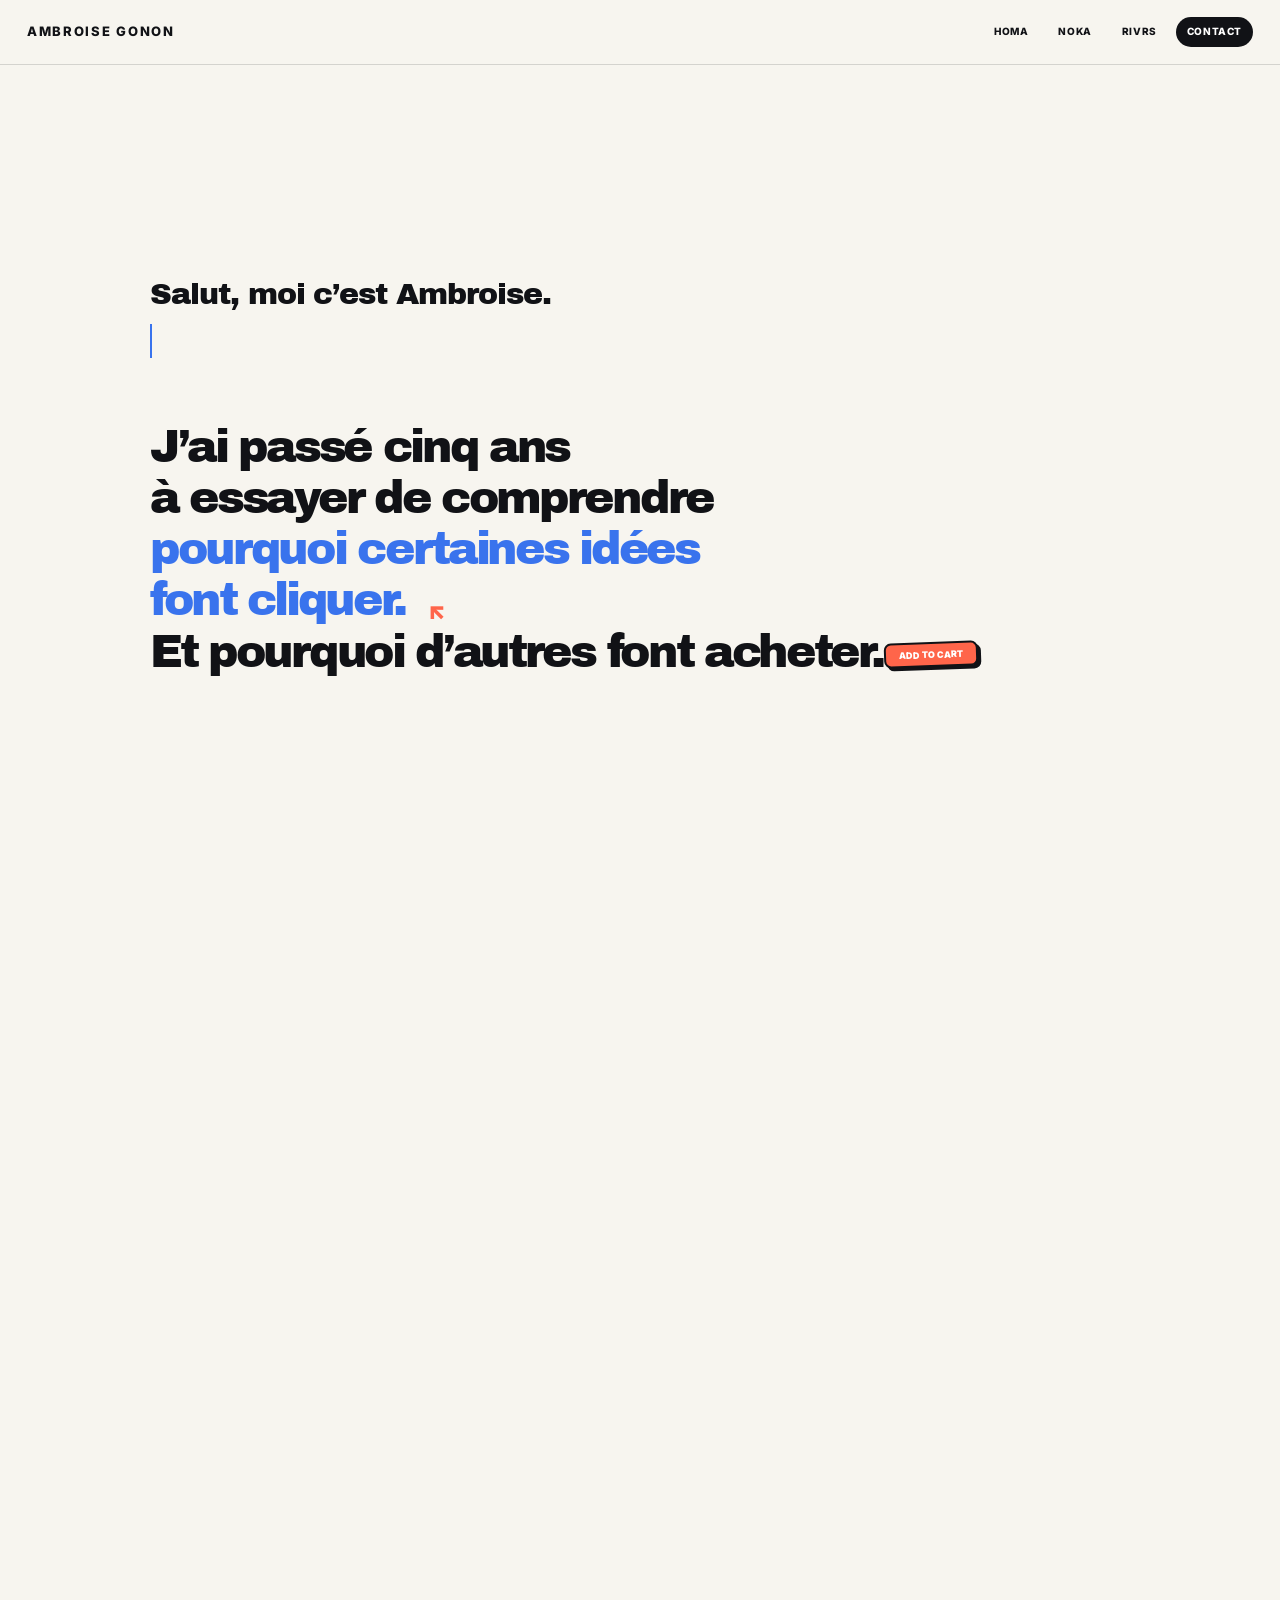
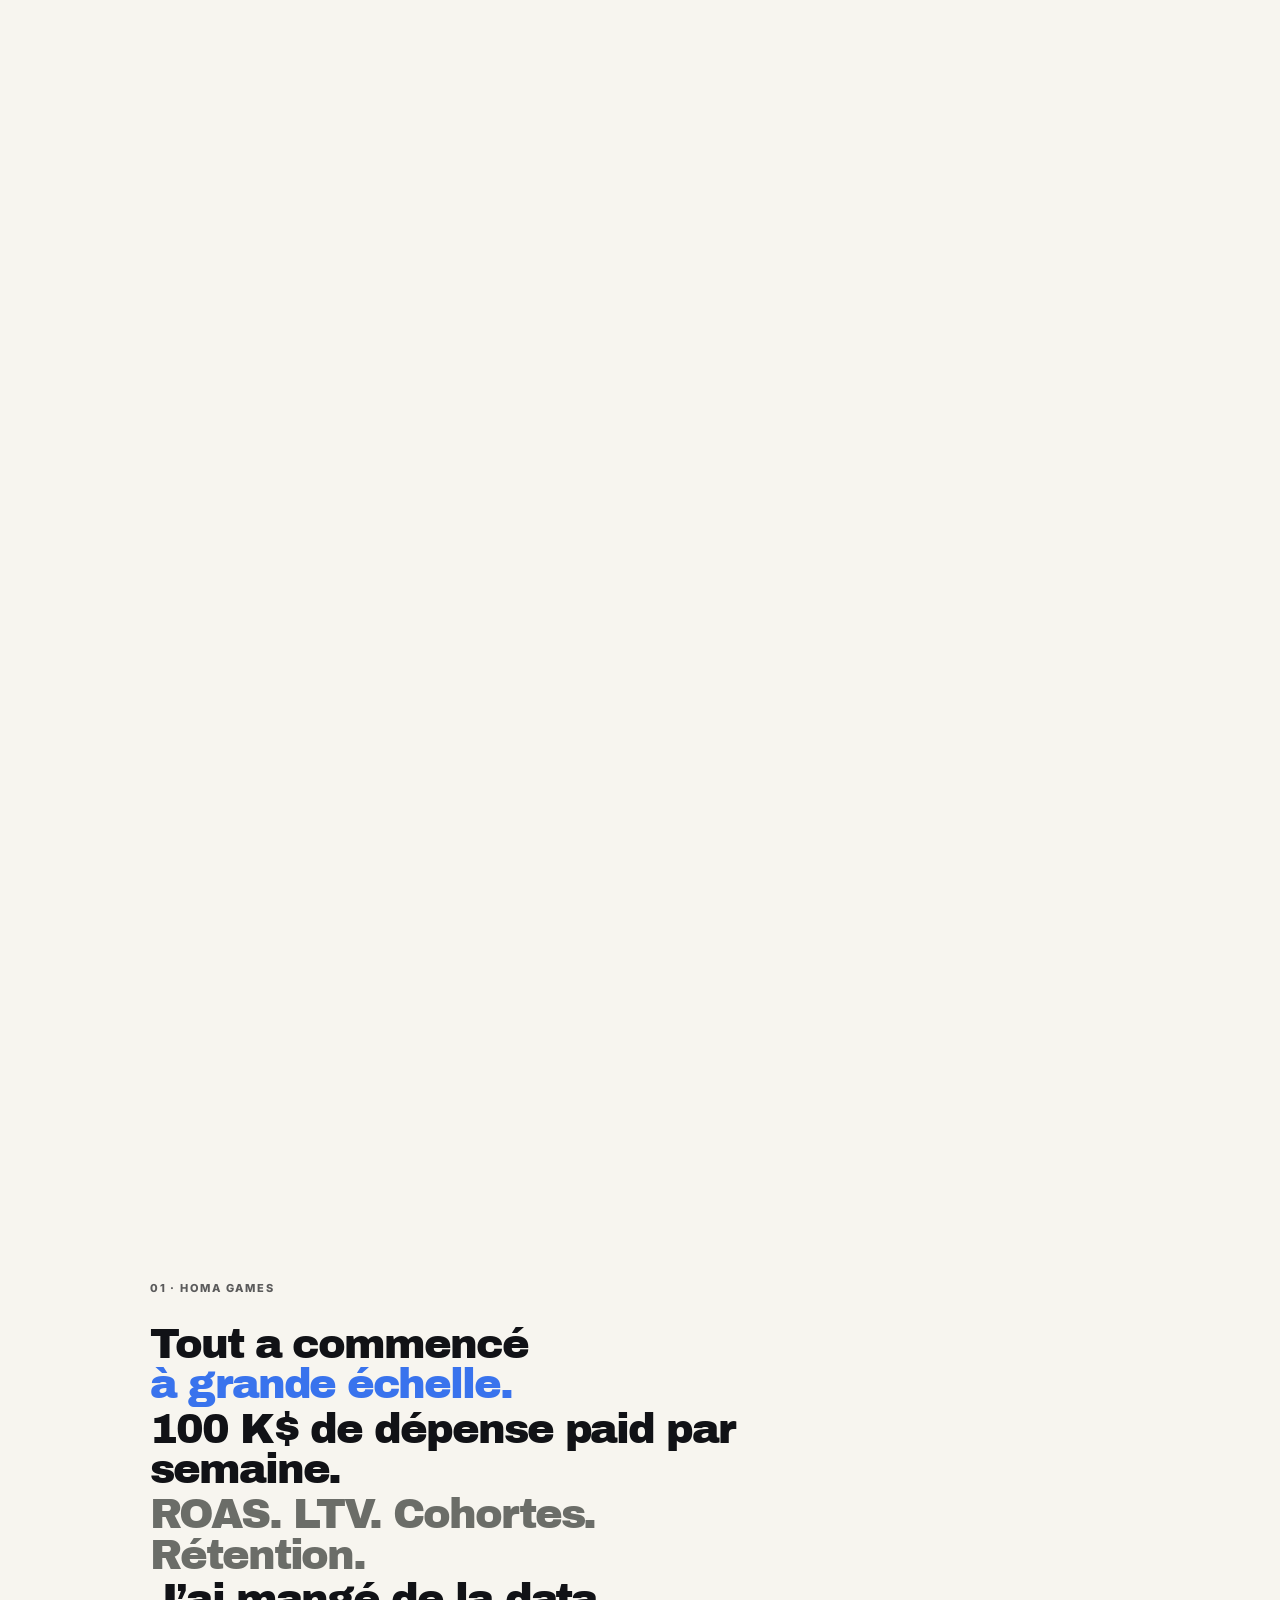
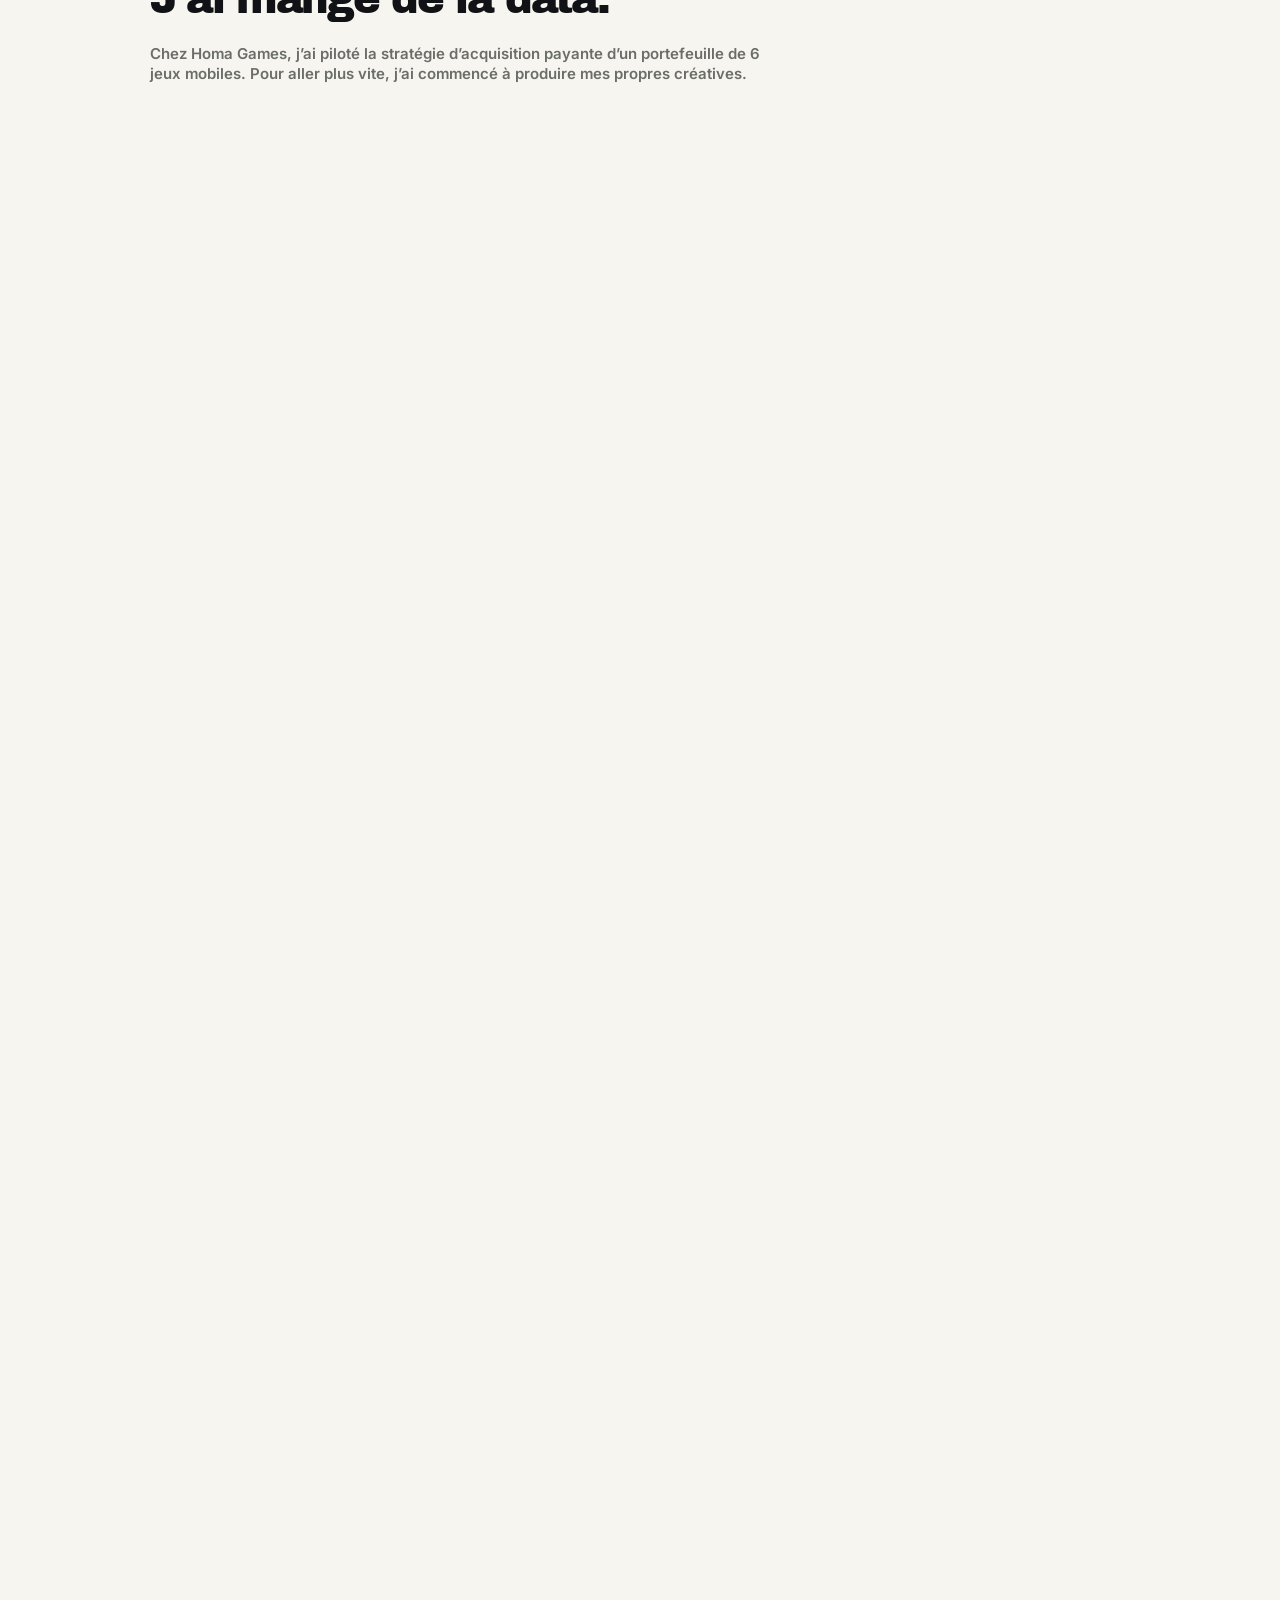
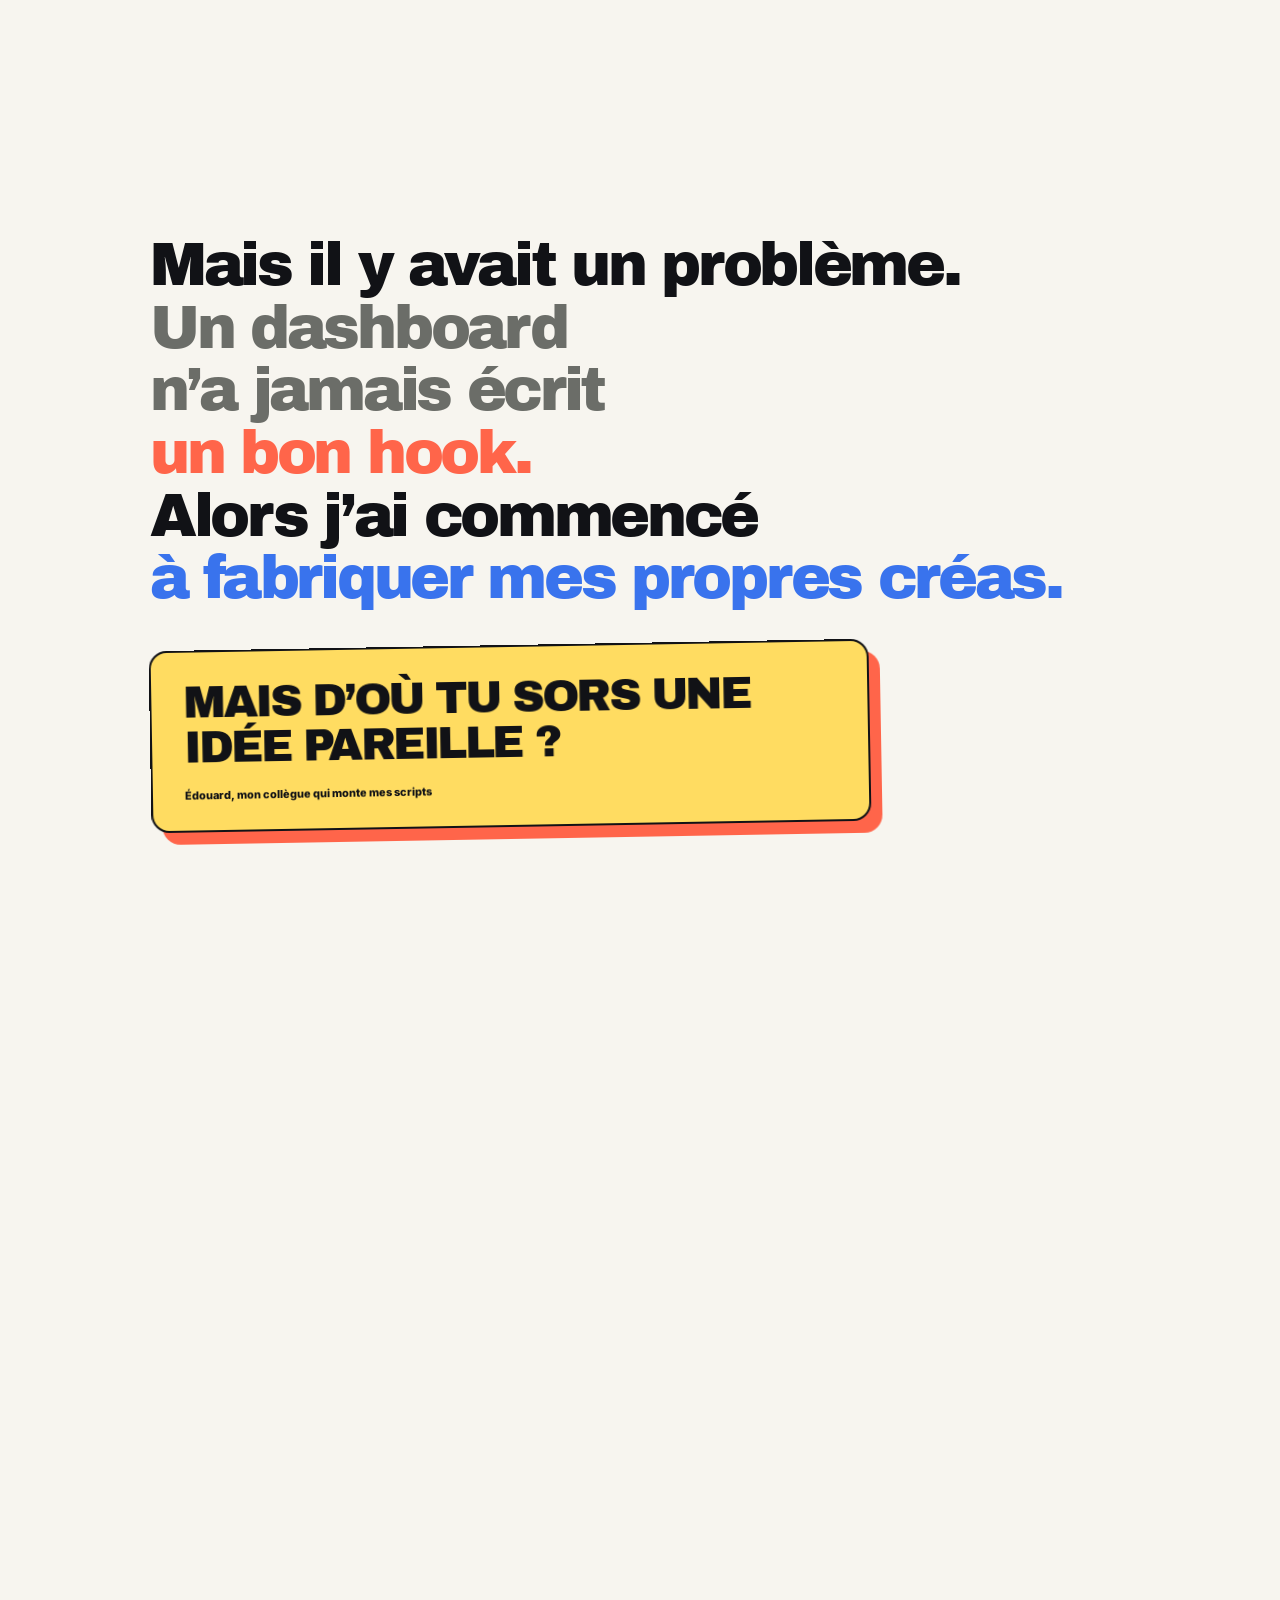
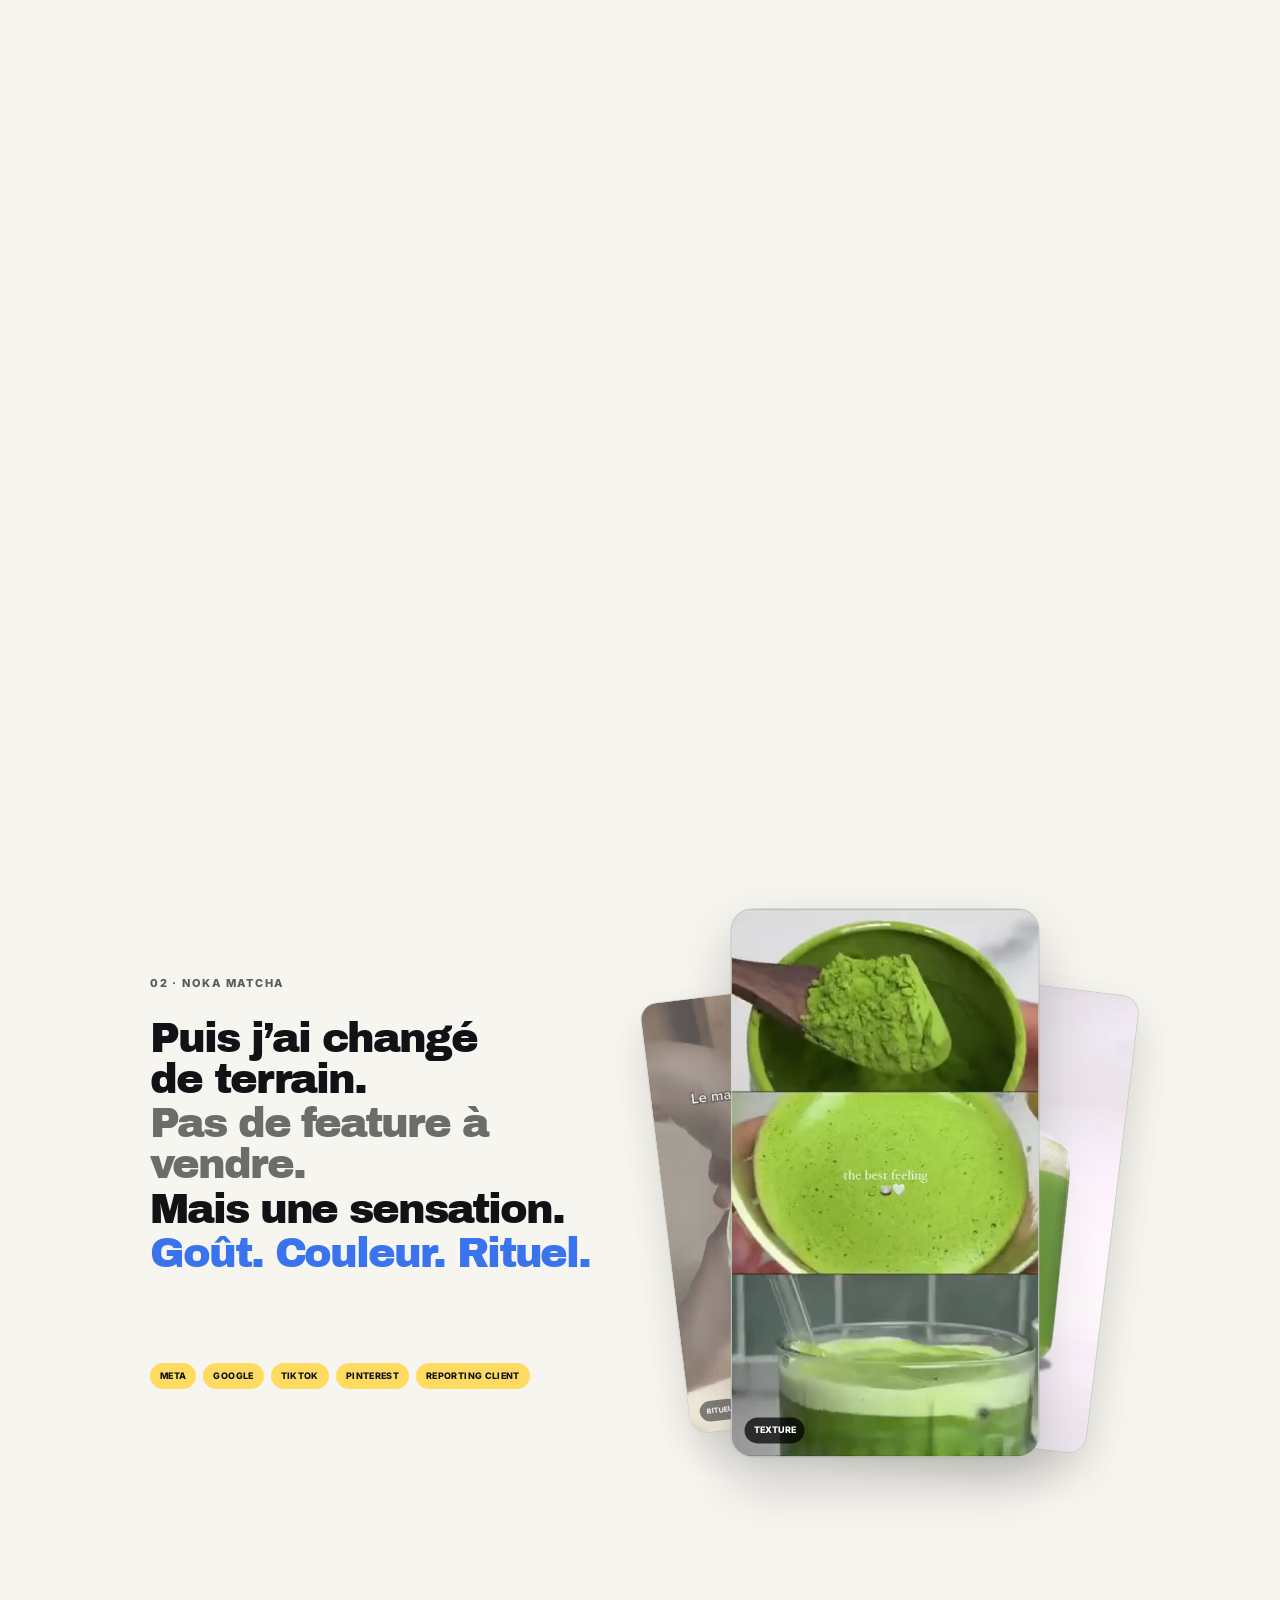
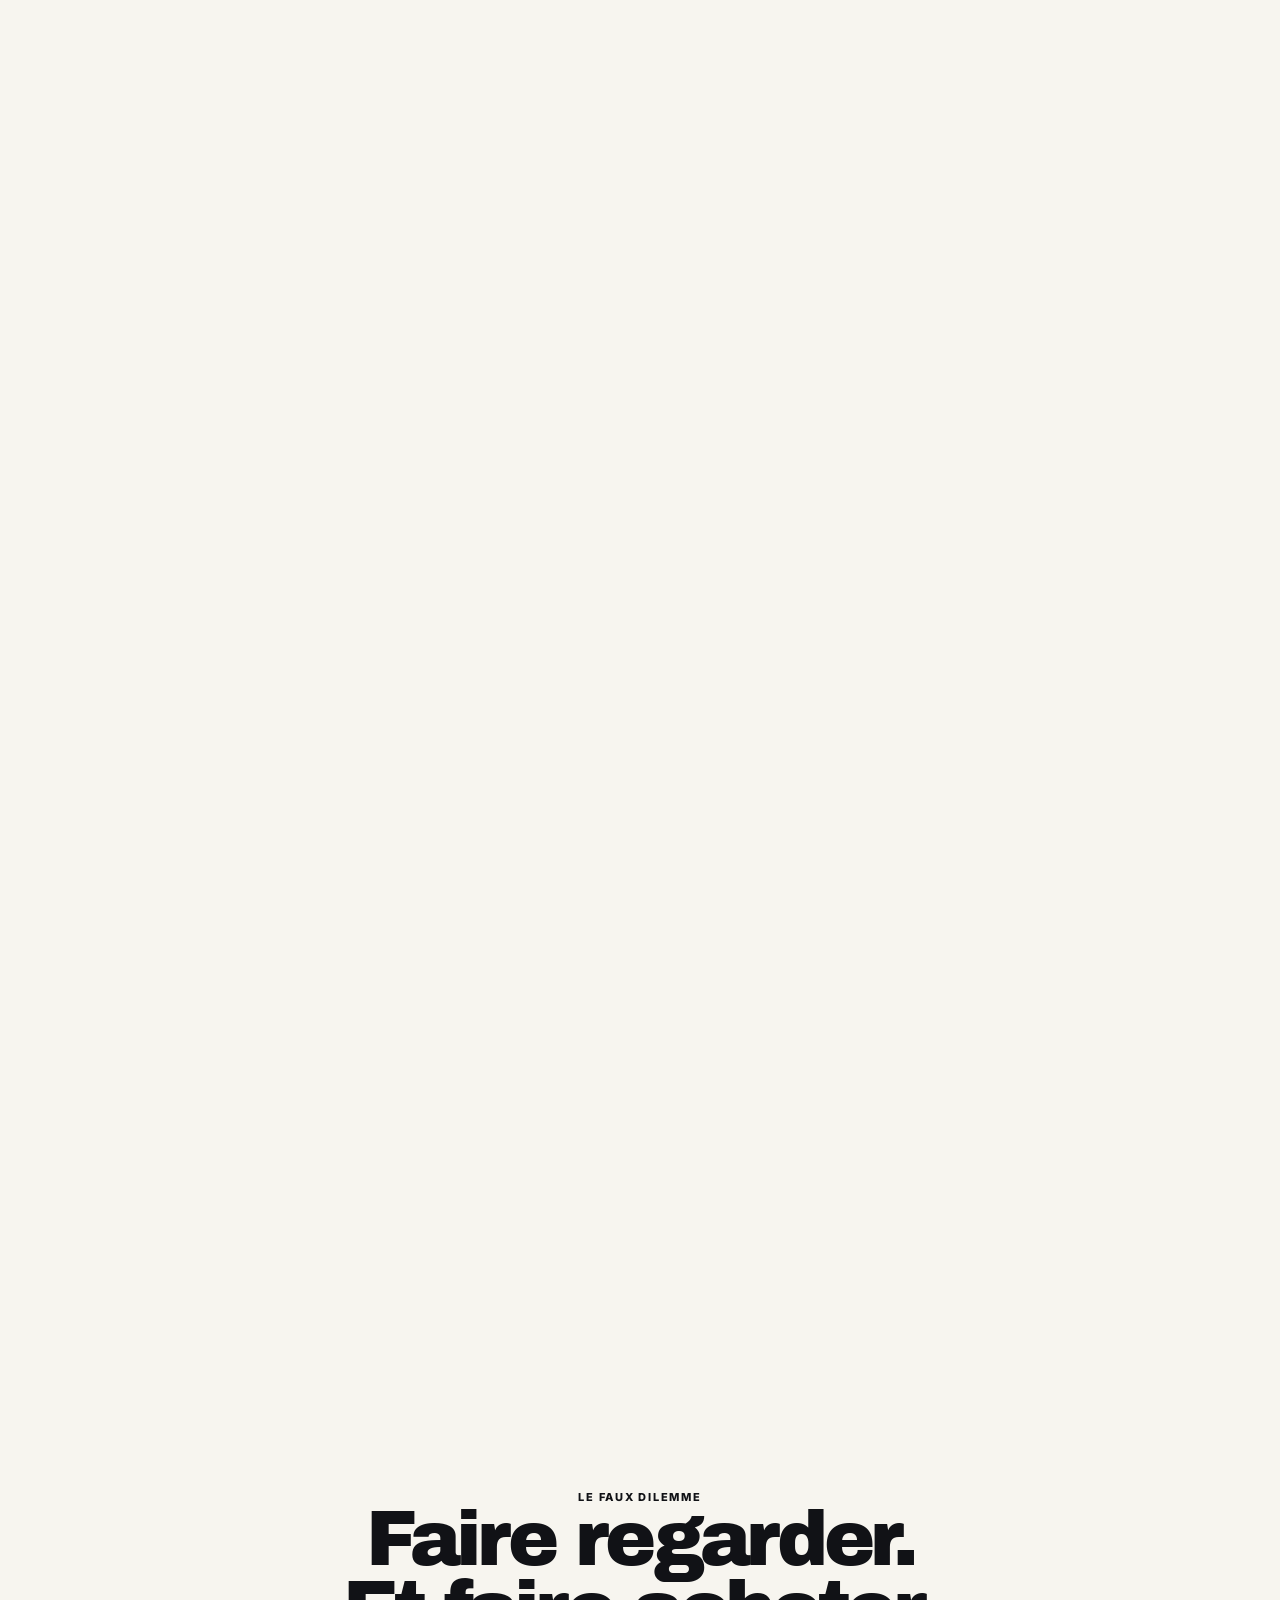
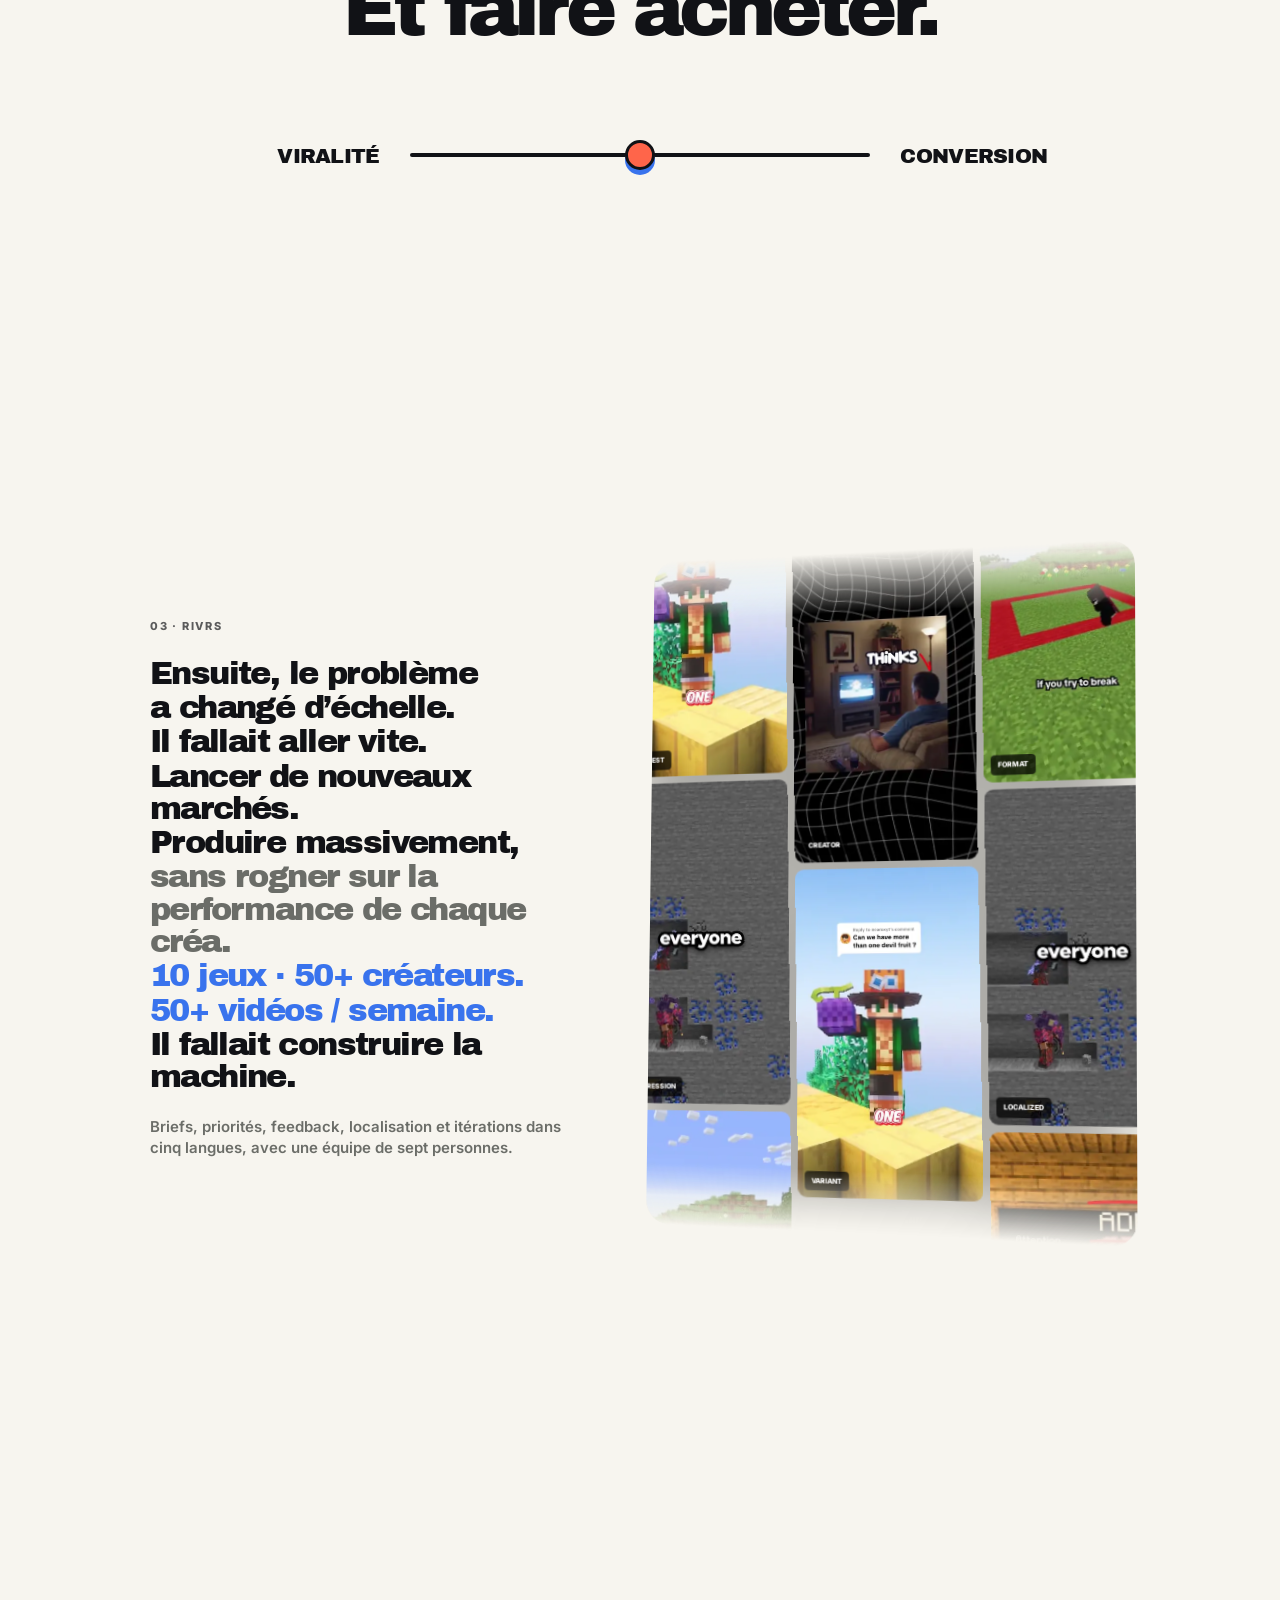
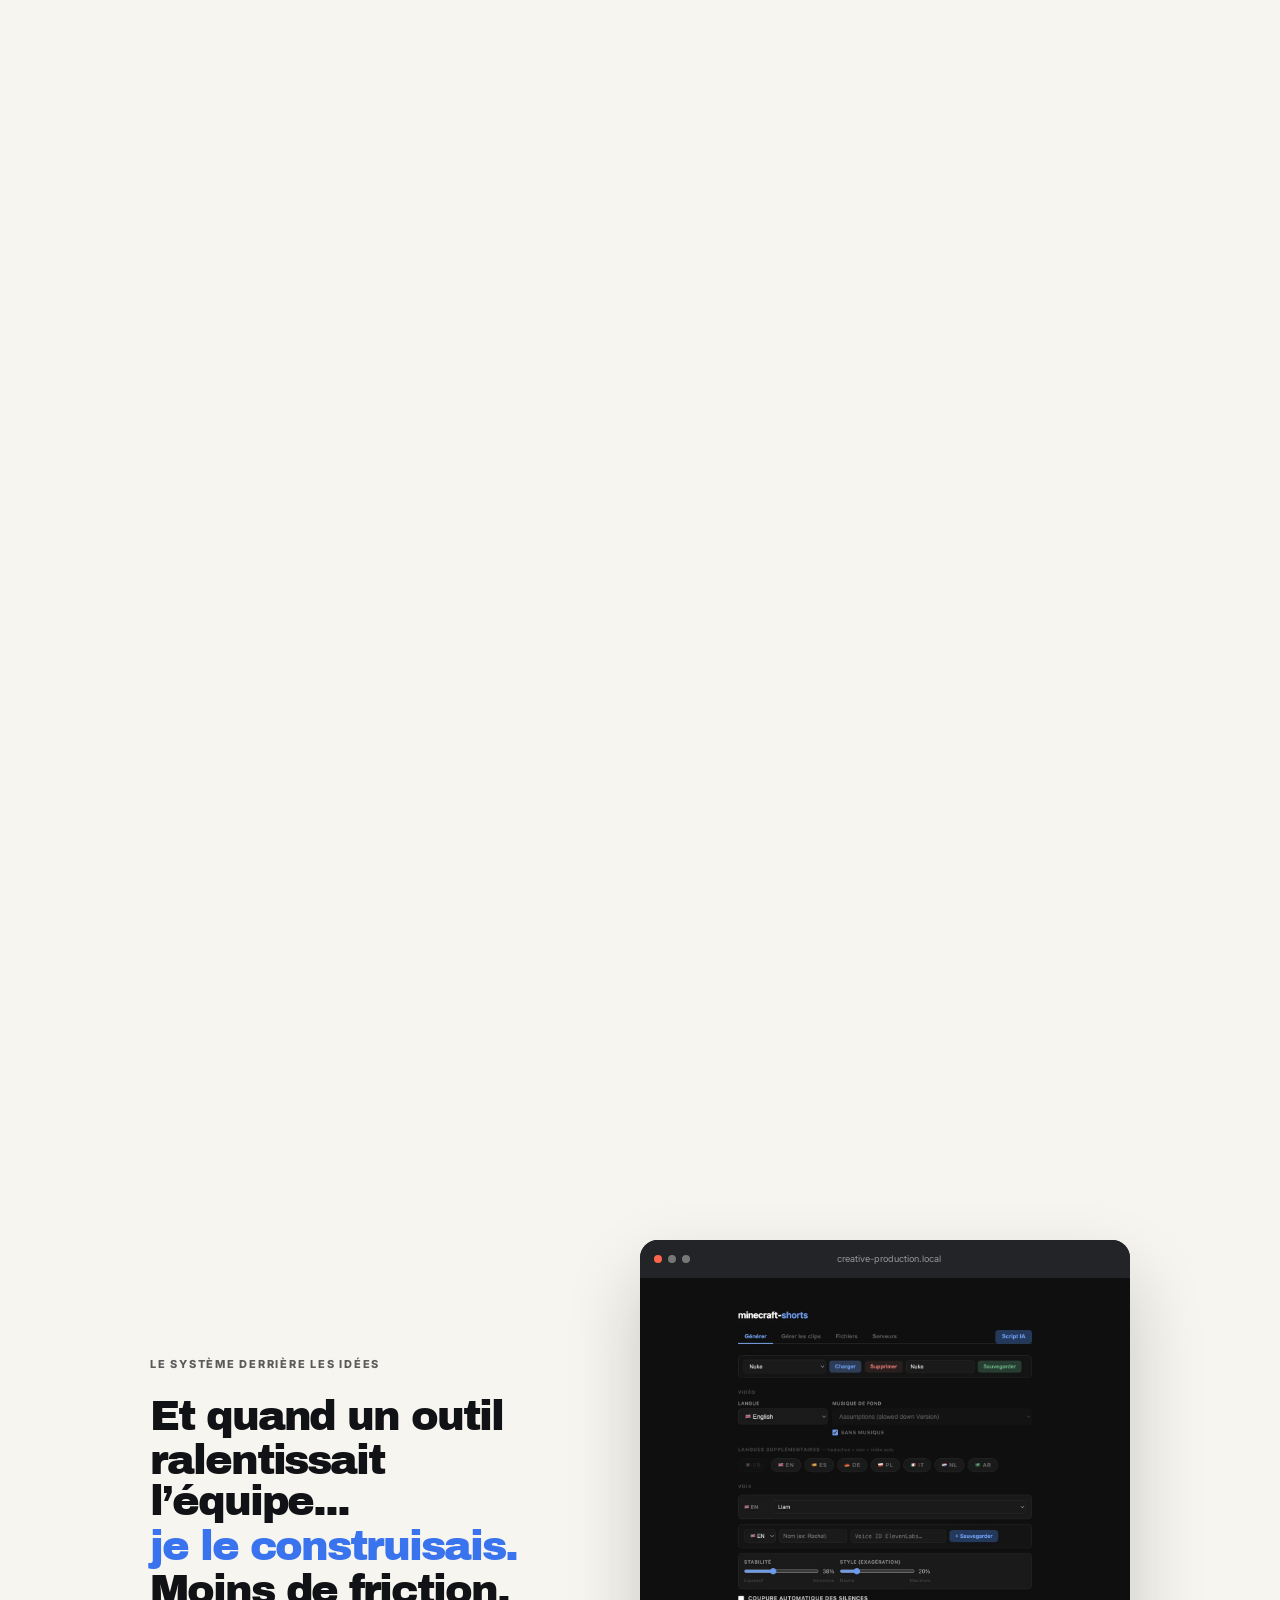
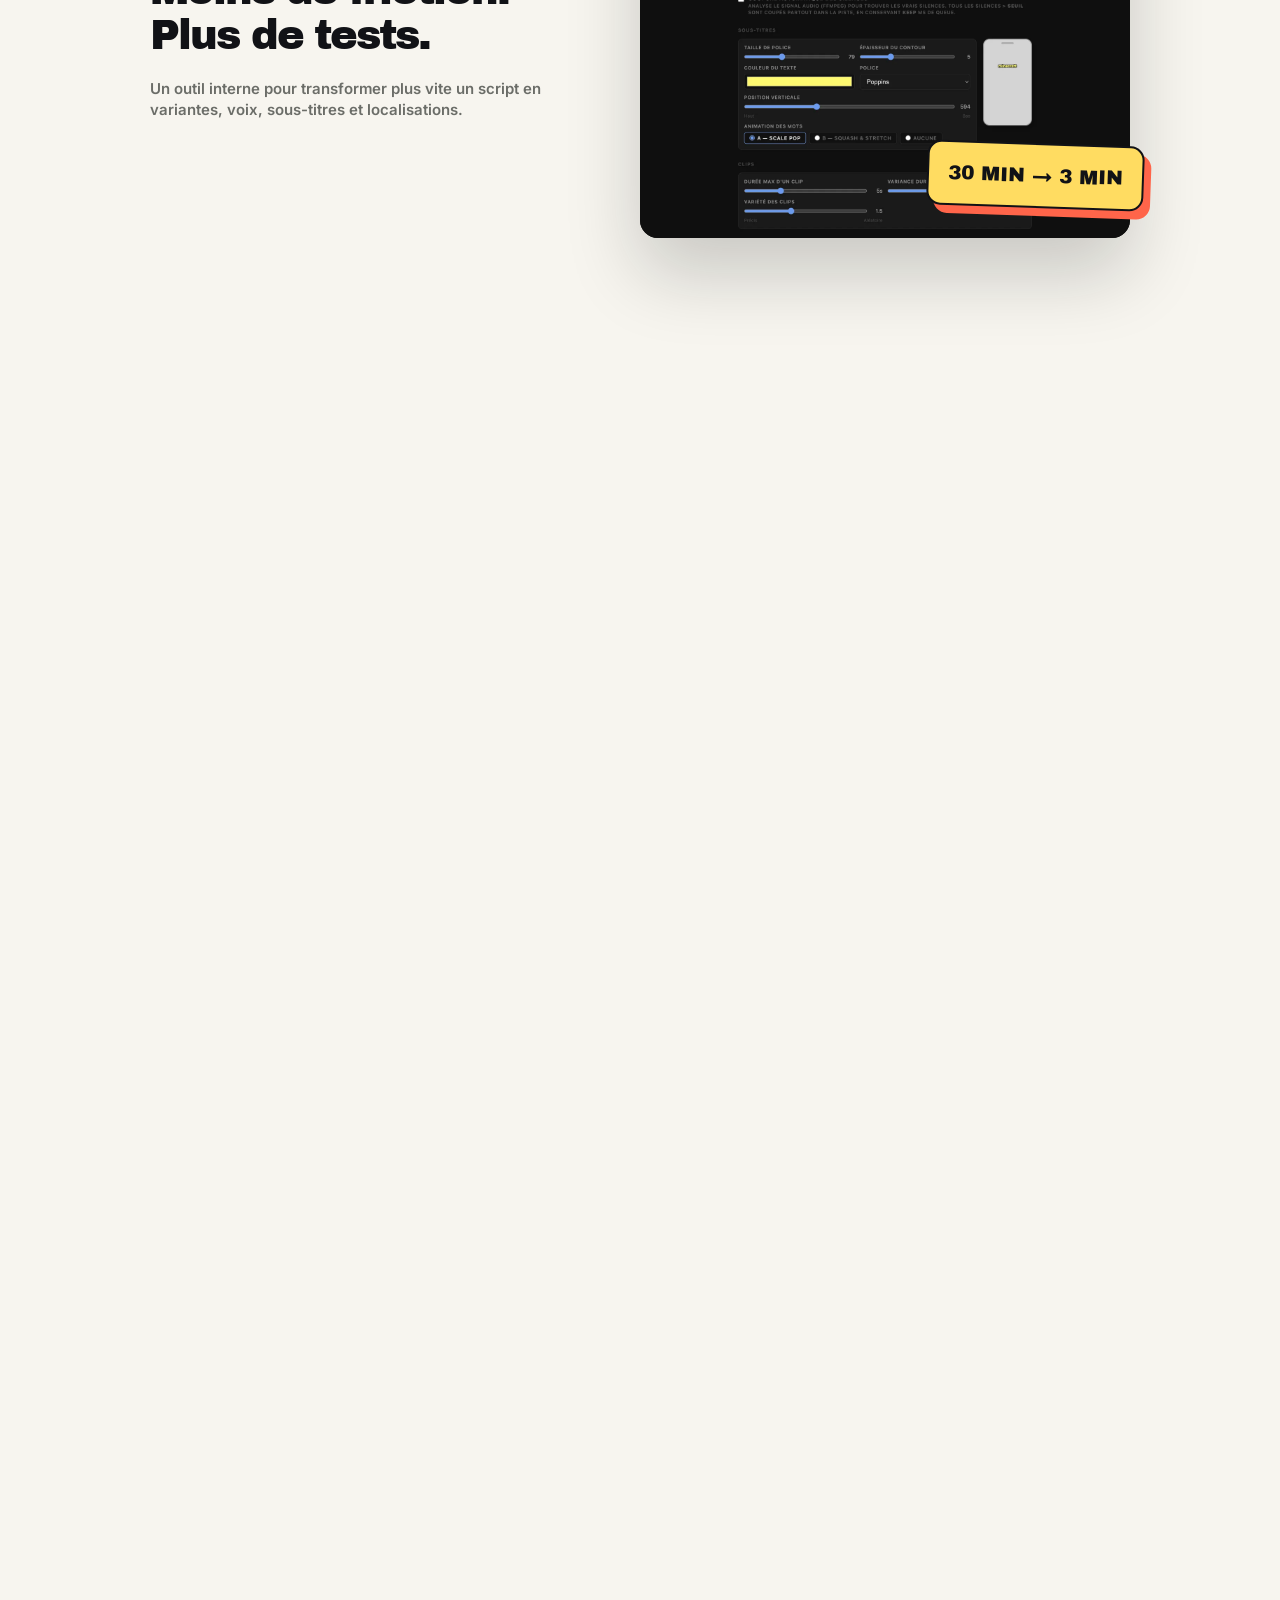
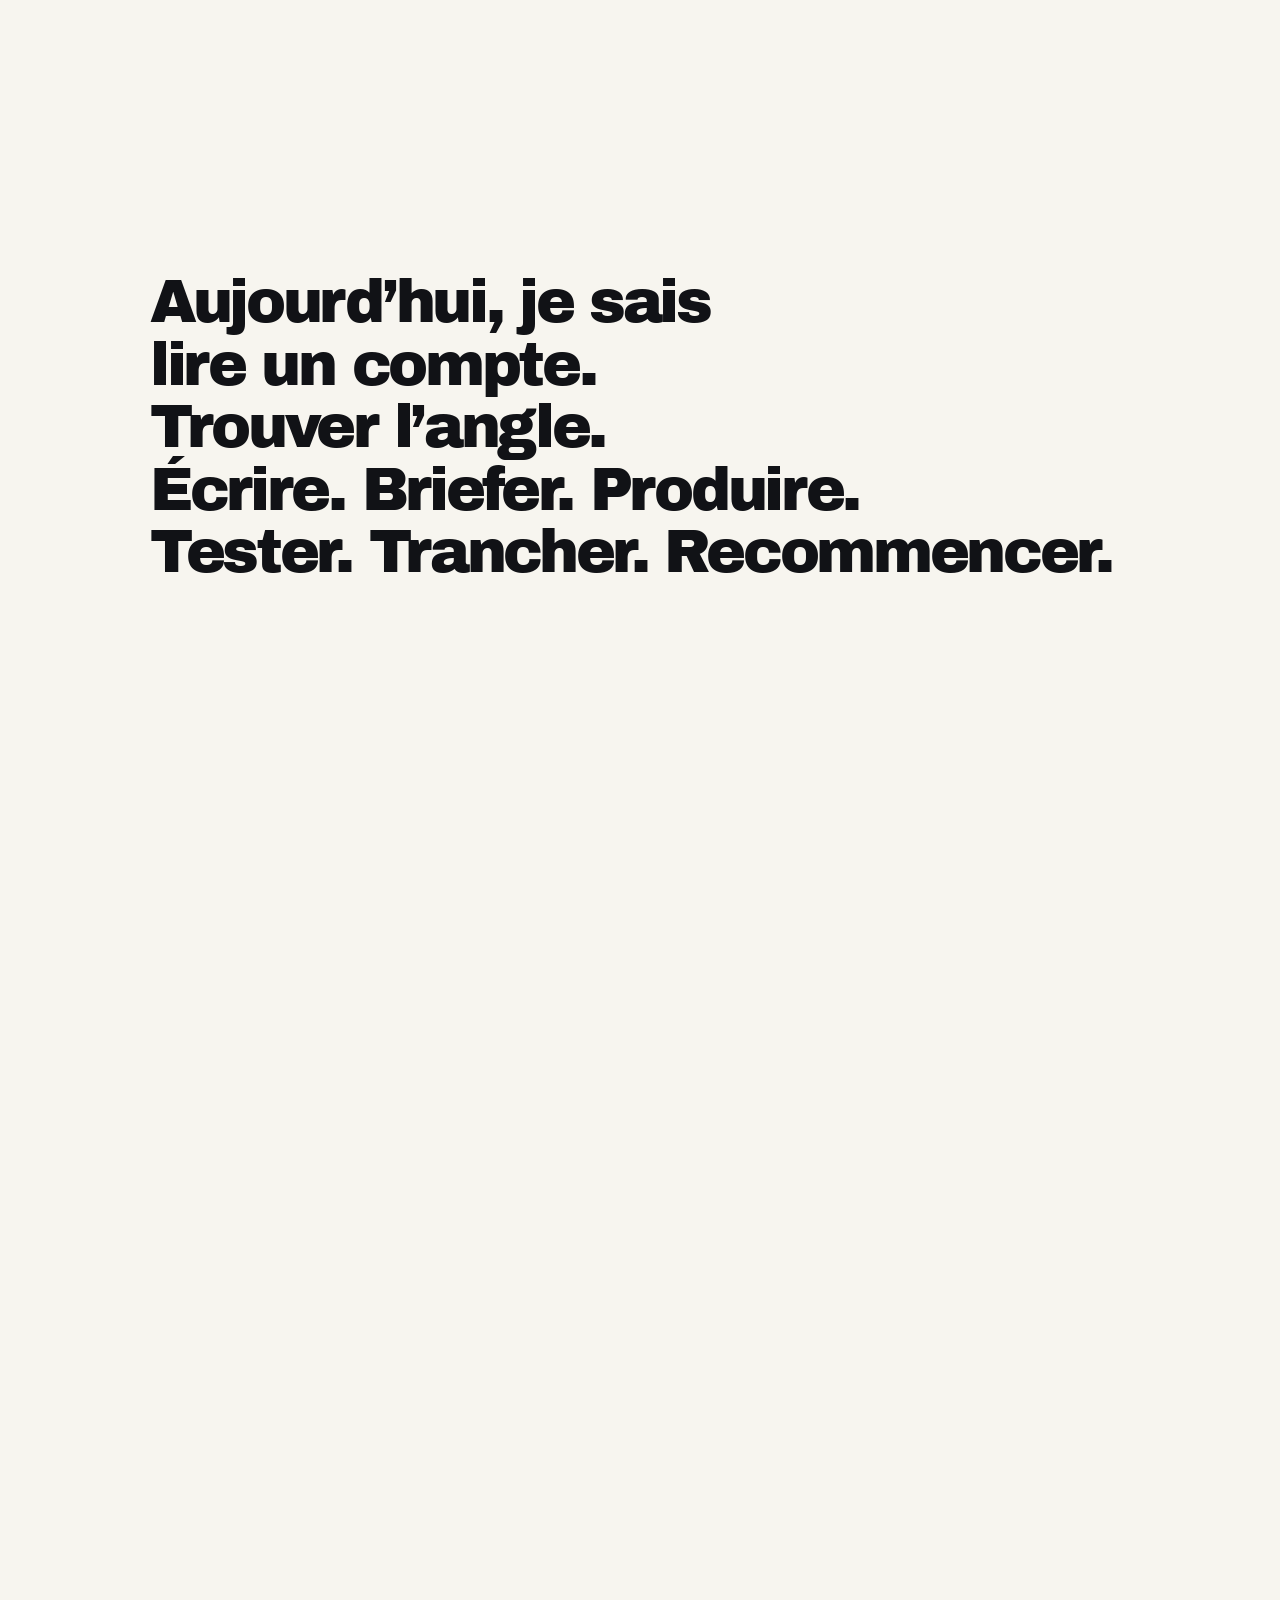
==== adtitude/index.html @ a6e3c6d9 "Refine Homa data burst and narrative" ====
<!doctype html>
<html lang="fr">
<head>
  <meta charset="utf-8">
  <meta name="viewport" content="width=device-width,initial-scale=1">
  <meta name="description" content="Le parcours d’Ambroise Gonon, entre acquisition payante, stratégie créative et systèmes de production.">
  <meta name="color-scheme" content="light">
  <title>Ambroise Gonon | Creative Strategy</title>
  <link rel="icon" href="../photo.jpg">
  <link rel="preconnect" href="https://fonts.googleapis.com">
  <link rel="preconnect" href="https://fonts.gstatic.com" crossorigin>
  <link href="https://fonts.googleapis.com/css2?family=Archivo+Black&family=Inter:wght@400;500;600;700;800&display=swap" rel="stylesheet">
  <style>
    :root{--ink:#111216;--paper:#f7f5ef;--white:#fffefa;--muted:#6b6d68;--blue:#3973ed;--coral:#ff654a;--yellow:#ffdc61;--lavender:#dcd6ff;--line:rgba(17,18,22,.15);--radius:24px}
    *{box-sizing:border-box}html{overflow-x:clip;scroll-behavior:smooth;background:var(--paper)}body{margin:0;overflow-x:clip;color:var(--ink);background:var(--paper);font-family:Inter,Arial,sans-serif;line-height:1.35}a{color:inherit}button,input{font:inherit;color:inherit}::selection{color:var(--ink);background:var(--yellow)}:focus-visible{outline:3px solid var(--blue);outline-offset:4px}.shell{width:min(1240px,calc(100% - 56px));margin-inline:auto}.display{margin:0;font-family:"Archivo Black",Impact,sans-serif;font-weight:400;letter-spacing:-.062em;line-height:.91}.eyebrow{margin:0;font-size:11px;font-weight:800;letter-spacing:.16em;text-transform:uppercase}.blue{color:var(--blue)}.coral{color:var(--coral)}
    .topbar{position:fixed;z-index:100;inset:0 0 auto;display:flex;align-items:center;justify-content:space-between;padding:17px 27px;color:var(--ink);background:rgba(247,245,239,.84);border-bottom:1px solid var(--line);backdrop-filter:blur(14px)}.brand{font-size:13px;font-weight:800;letter-spacing:.13em;text-decoration:none}.nav{display:flex;align-items:center;gap:8px}.nav a{padding:8px 11px;border-radius:999px;font-size:10px;font-weight:800;letter-spacing:.06em;text-decoration:none;text-transform:uppercase}.nav a:last-child{color:#fff;background:var(--ink)}.progress{position:fixed;z-index:110;top:0;left:0;width:100%;height:3px;transform:scaleX(0);transform-origin:left;background:var(--coral)}
    .chapter{--chapter-bg:var(--paper);--chapter-ink:var(--ink);position:relative;min-height:250vh;color:var(--chapter-ink);background:var(--chapter-bg)}.chapter.dark{--chapter-bg:var(--ink);--chapter-ink:#fff}.chapter.blue-bg{--chapter-bg:var(--blue);--chapter-ink:#fff}.chapter-stage{position:sticky;top:0;display:grid;align-items:center;min-height:100svh;padding:100px 0 55px;overflow:hidden}.chapter-stage>.shell{width:min(980px,calc(100% - 64px))}.chapter-layout{display:grid;grid-template-columns:minmax(0,.95fr) minmax(340px,1.05fr);gap:46px;align-items:center}.chapter-copy{position:relative;z-index:5}.chapter-copy .eyebrow{margin-bottom:24px;opacity:.68}.script{display:flex;flex-direction:column;align-items:flex-start;gap:.09em;margin:0}.beat{--r:0;--m:0;display:block;opacity:var(--r);filter:none;transform:translate3d(0,calc((1 - var(--m))*10px),0);transition:none}.script.large{font-family:"Archivo Black",Impact,sans-serif;font-size:clamp(38px,4.7vw,68px);font-weight:400;letter-spacing:-.055em;line-height:.95}.chapter-layout .script{font-family:"Archivo Black",Impact,sans-serif;font-size:clamp(28px,3.25vw,47px);font-weight:400;letter-spacing:-.05em;line-height:.98}.beat.soft{color:var(--muted)}.dark .beat.soft{color:#9ea19b}.beat.accent{color:var(--blue)}.dark .beat.accent{color:var(--yellow)}.beat.coral{color:var(--coral)}.chapter-note{--r:0;max-width:610px;margin:24px 0 0;opacity:var(--r);transform:none;color:var(--muted);font-size:15px;font-weight:600}.dark .chapter-note,.blue-bg .chapter-note{color:#c6c9c3}.chapter-visual{--vr:0;--vv:0;position:relative;opacity:var(--vv);transform:translate3d(0,calc((1 - var(--vr))*14px),0) scale(calc(.985 + var(--vr)*.015));filter:none;will-change:transform,opacity}.scroll-cue{position:absolute;right:28px;bottom:27px;display:flex;align-items:center;gap:10px;color:var(--muted);font-size:9px;font-weight:800;letter-spacing:.13em;text-transform:uppercase}.scroll-cue::after{content:"";width:42px;height:1px;background:currentColor;animation:pulse 1.8s ease-in-out infinite}@keyframes pulse{50%{transform:scaleX(.5);opacity:.45}}
    .intro{min-height:290vh}.intro .script{max-width:900px}.intro .beat:first-child{margin-bottom:20px;font-size:.5em;letter-spacing:-.035em}.intro .beat:not(:first-child){font-size:.76em;line-height:1}.intro .beat:nth-of-type(5),.intro .beat:nth-of-type(6){color:var(--blue)}.opening-cue,.chapter-next{display:flex;flex-direction:column;align-items:flex-start;color:var(--muted);font-family:Inter,Arial,sans-serif;font-size:10px;font-weight:800;letter-spacing:.12em;text-transform:uppercase}.opening-cue{height:42px;margin:0 0 54px}.opening-cue::after,.chapter-next::after{content:"";width:2px;height:34px;background:var(--blue);transform-origin:top center;animation:cue-down 1.15s cubic-bezier(.2,.8,.2,1) infinite}.chapter-next{position:absolute;bottom:18px;left:50%;align-items:center;gap:9px;opacity:0;transform:translateX(-50%);color:var(--muted)}.chapter-next.is-visible{opacity:1}.chapter-next::after{background:var(--blue)}@keyframes cue-down{0%,100%{transform:scaleY(.3) translateY(0)}50%{transform:scaleY(1) translateY(6px)}}
    .click-cursor,.cart-action{display:inline-grid;place-items:center;vertical-align:middle;margin-left:.2em;font-family:Inter,Arial,sans-serif;letter-spacing:0}.click-cursor{position:relative;width:30px;height:30px}.click-cursor::before{content:"↖";color:var(--coral);font-size:24px;font-weight:900;line-height:1;transform:translate(8px,8px)}.click-cursor::after{content:"";position:absolute;top:0;left:0;width:13px;height:13px;border:2px solid var(--coral);border-radius:50%;opacity:0}.beat.is-visible .click-cursor::before{animation:cursor-tap 1.15s .08s cubic-bezier(.2,.8,.2,1) both}.beat.is-visible .click-cursor::after{animation:click-ring 1.15s .36s ease-out both}.cart-action{min-width:94px;padding:6px 9px;color:#fff;background:var(--coral);border:2px solid var(--ink);border-radius:7px;box-shadow:3px 3px 0 var(--ink);font-size:9px;font-weight:900;line-height:1;white-space:nowrap;transform:rotate(-2deg)}.beat.is-visible .cart-action{animation:add-cart 1.05s .08s cubic-bezier(.2,.8,.2,1) both}@keyframes cursor-tap{0%{transform:translate(16px,16px)}45%,62%{transform:translate(1px,1px) scale(.82)}100%{transform:translate(4px,4px)}}@keyframes click-ring{0%{opacity:0;transform:scale(.3)}20%{opacity:1}100%{opacity:0;transform:scale(2)}}@keyframes add-cart{0%{transform:translateY(11px) rotate(-2deg) scale(.82)}45%{transform:translateY(0) rotate(-2deg) scale(1.08)}62%{transform:translateY(2px) rotate(-2deg) scale(.94)}100%{transform:translateY(0) rotate(-2deg) scale(1)}}
    #rivrs .script{gap:.06em;font-size:clamp(23px,2.5vw,36px);line-height:1.01}#homa .chapter-stage{isolation:isolate}.homa-layout{position:relative;z-index:5}.homa-layout .chapter-copy{width:min(650px,68vw)}.homa-layout .script{font-family:"Archivo Black",Impact,sans-serif;font-size:clamp(28px,3.25vw,47px);font-weight:400;letter-spacing:-.05em;line-height:.98}.data-field{position:absolute;inset:64px 0 0;overflow:hidden;opacity:0;pointer-events:none}.data-field.is-visible{opacity:1}.data-field--back{z-index:1}.data-field--middle{z-index:3}.data-field--front{z-index:7}.datum{--top:50%;--duration:3s;--delay:0s;--scale:1;position:absolute;top:var(--top);left:100%;display:grid;place-items:center;padding:8px 11px;color:var(--ink);background:#d7d8db;border:2px solid #35373b;border-radius:8px;box-shadow:3px 3px 0 #35373b;font-size:11px;font-weight:900;white-space:nowrap}.data-field.is-visible .datum{animation:data-cross var(--duration) var(--delay) cubic-bezier(.2,.65,.35,1) 1 both}.data-field--back .datum{opacity:.28;filter:blur(2px);border-width:1px;box-shadow:none;font-size:8px}.data-field--middle .datum{opacity:.64;filter:blur(.35px);font-size:10px}.data-field--front .datum{padding:11px 14px;border-width:3px;box-shadow:5px 5px 0 rgba(17,18,22,.18);font-size:14px}.datum:nth-child(3n+2){background:#f1f1ef}.datum:nth-child(3n){color:#fff;background:#777b82}@keyframes data-cross{from{transform:translate3d(8vw,0,0) scale(var(--scale)) rotate(2deg)}to{transform:translate3d(-122vw,0,0) scale(var(--scale)) rotate(-3deg)}}
    .pivot-card{max-width:720px;margin-top:38px;padding:28px 32px;background:var(--yellow);border:2px solid var(--ink);border-radius:18px;box-shadow:11px 12px 0 var(--coral);transform:rotate(-1deg)}.pivot-card blockquote{margin:0;font-family:"Archivo Black",Impact,sans-serif;font-size:clamp(25px,3.5vw,48px);letter-spacing:-.055em;line-height:1;text-transform:uppercase}.pivot-card cite{display:block;margin-top:18px;font-size:11px;font-style:normal;font-weight:800}
    .noka-deck{position:relative;width:min(100%,520px);height:min(72svh,620px);margin-inline:auto}.noka-card{position:absolute;top:50%;left:50%;width:63%;padding:0;overflow:hidden;aspect-ratio:9/16;background:#dce5d8;border:1px solid var(--line);border-radius:22px;box-shadow:0 24px 56px rgba(16,17,20,.2);transition:transform .45s cubic-bezier(.2,.72,.2,1),filter .3s,opacity .3s}.noka-card video{display:block;width:100%;height:100%;object-fit:cover}.noka-card span{position:absolute;bottom:13px;left:13px;padding:7px 9px;color:#fff;background:rgba(0,0,0,.72);border-radius:999px;font-size:9px;font-weight:800}.noka-card.is-active{z-index:3;transform:translate(-50%,-50%)}.noka-card.is-left{z-index:1;opacity:.65;filter:saturate(.7);transform:translate(-82%,-46%) rotate(-7deg) scale(.79)}.noka-card.is-right{z-index:2;opacity:.82;filter:saturate(.88);transform:translate(-18%,-45%) rotate(7deg) scale(.84)}.noka-proof{display:flex;flex-wrap:wrap;gap:7px;margin-top:25px}.noka-proof span{padding:7px 10px;color:var(--ink);background:var(--yellow);border-radius:999px;font-size:9px;font-weight:800;letter-spacing:.04em}
    .balance{padding:130px 0;background:var(--paper);overflow:hidden}.balance-layout{display:flex;flex-direction:column;align-items:center;text-align:center}.balance h2{max-width:920px;font-size:clamp(42px,6vw,82px)}.balance-scale{--viral-shift:0px;--conversion-shift:0px;--viral-y:0px;--conversion-y:0px;--amp-shift:0px;--amp-opacity:0;position:relative;width:clamp(310px,36vw,520px);margin-top:92px}.balance-label{position:absolute;top:50%;z-index:2;font-family:"Archivo Black",Impact,sans-serif;font-size:clamp(16px,1.6vw,22px);letter-spacing:-.035em;text-transform:uppercase;white-space:nowrap;pointer-events:none;transition:transform .5s cubic-bezier(.16,.82,.22,1)}.balance-label--viral{left:0;transform:translate(calc(-100% - 30px + var(--viral-shift)),calc(-50% + var(--viral-y)))}.balance-label--conversion{right:0;transform:translate(calc(100% + 30px + var(--conversion-shift)),calc(-50% + var(--conversion-y)))}.balance-amp{position:absolute;z-index:4;top:50%;left:50%;opacity:var(--amp-opacity);font-family:"Archivo Black",Impact,sans-serif;font-size:20px;transform:translate(calc(-50% + var(--amp-shift)),-50%);pointer-events:none}.balance-scale.is-dragging .balance-label{transition-duration:.1s}.balance-scale input{position:relative;z-index:3;width:100%;height:36px;margin:0;appearance:none;background:transparent;cursor:grab;touch-action:none}.balance-scale input::-webkit-slider-runnable-track{height:4px;background:var(--ink);border-radius:999px}.balance-scale input::-webkit-slider-thumb{width:30px;height:30px;margin-top:-13px;appearance:none;background:var(--coral);border:3px solid var(--ink);border-radius:50%;box-shadow:0 5px 0 var(--blue)}.balance-result{min-height:34px;margin:56px 0 0;opacity:0;transform:translateY(8px);font-family:"Archivo Black",Impact,sans-serif;font-size:clamp(24px,3vw,40px);letter-spacing:-.05em;text-transform:uppercase;transition:.3s}.balance-result.is-visible{opacity:1;transform:none}.balance-result small{font-size:.48em}
    .creative-window{height:min(76vh,720px);overflow:hidden;border-radius:var(--radius);filter:drop-shadow(-18px 25px 32px rgba(0,0,0,.32));perspective:1000px;transform:perspective(1000px) rotateY(-8deg) rotateX(2deg);-webkit-mask-image:linear-gradient(to bottom,transparent,#000 9%,#000 91%,transparent);mask-image:linear-gradient(to bottom,transparent,#000 9%,#000 91%,transparent)}.creative-grid{display:grid;grid-template-columns:repeat(3,1fr);gap:7px;width:116%;margin:-170px 0 0 -8%;transform:rotate(-1deg)}.creative-column{display:flex;flex-direction:column;gap:7px;will-change:transform}.creative-column:nth-child(2){margin-top:-110px}.creative-card{position:relative;margin:0;overflow:hidden;aspect-ratio:9/16;background:#222;border-radius:9px}.creative-card video{display:block;width:100%;height:100%;object-fit:cover}.creative-card figcaption{position:absolute;bottom:7px;left:7px;padding:5px 7px;color:#fff;background:rgba(0,0,0,.72);border-radius:4px;font-size:7px;font-weight:800}
    .browser{overflow:hidden;background:#111;border-radius:18px;box-shadow:0 35px 75px rgba(17,18,22,.2)}.browser-bar{display:flex;align-items:center;gap:6px;height:38px;padding:0 14px;background:#232427}.browser-bar span{width:8px;height:8px;background:#777;border-radius:50%}.browser-bar span:first-child{background:var(--coral)}.browser-bar p{margin:0 auto;padding-right:35px;color:#96989b;font-size:9px}.browser-view{height:560px;overflow:hidden}.browser-view img{display:block;width:100%;height:auto}.time-chip{position:absolute;right:-14px;bottom:30px;padding:17px 19px;color:var(--ink);background:var(--yellow);border:2px solid var(--ink);border-radius:14px;box-shadow:7px 8px 0 var(--coral);font-family:"Archivo Black",Impact,sans-serif;font-size:20px;transform:rotate(2deg)}
    .finale{min-height:300vh}.finale .script{max-width:1110px}.finale .beat:last-child{margin-top:.32em;color:var(--coral)}.contact-card{--r:0;display:flex;align-items:center;justify-content:space-between;gap:30px;width:100%;margin-top:42px;padding-top:25px;border-top:1px solid var(--line);opacity:var(--r);transform:translateY(calc((1 - var(--r))*20px))}.contact-card p{margin:0;color:var(--muted)}.contact-card button{padding:0 0 5px;color:var(--ink);background:none;border:0;border-bottom:2px solid var(--coral);font-size:18px;font-weight:800;cursor:pointer}.copy-note{min-height:17px;margin-top:8px!important;color:var(--blue)!important;font-size:10px}.chapter.dark,.chapter.blue-bg{--chapter-bg:var(--paper);--chapter-ink:var(--ink)}.chapter.dark .beat.soft,.chapter.blue-bg .beat.soft{color:var(--muted)}.chapter.dark .beat.accent,.chapter.blue-bg .beat.accent{color:var(--blue)}.chapter.dark .chapter-note,.chapter.blue-bg .chapter-note{color:var(--muted)}
    @media(max-width:920px){.shell{width:min(100% - 36px,760px)}.chapter-stage>.shell{width:min(100% - 44px,690px)}.chapter{min-height:300vh}.chapter-layout{grid-template-columns:1fr;gap:30px}.chapter-stage{align-items:center;padding-top:94px}.chapter-layout .script{font-size:clamp(29px,5.8vw,45px)}.chapter-visual{width:min(100%,570px);margin-inline:auto}.noka-deck{height:500px}.creative-window{height:500px;transform:none}.browser-view{height:370px}.time-chip{right:10px}}
    @media(max-width:580px){.shell{width:calc(100% - 28px)}.chapter-stage>.shell{width:calc(100% - 34px)}.topbar{padding:14px}.brand{font-size:12px}.nav a:not(:last-child){display:none}.chapter{min-height:330vh}.chapter-stage{padding:78px 0 28px}.chapter-layout{gap:18px}.script.large{font-size:clamp(30px,8.4vw,42px)}.chapter-layout .script{font-size:clamp(23px,6.8vw,32px)}.chapter-copy .eyebrow{margin-bottom:12px}.chapter-note{margin-top:14px;font-size:13px}.scroll-cue{right:14px;bottom:15px}.homa-layout .chapter-copy{width:100%}.data-field--front .datum{font-size:11px}.pivot-card{padding:22px 19px;box-shadow:7px 8px 0 var(--coral)}.noka-proof{display:none}.noka-deck{height:min(38svh,340px)}.balance{padding:88px 0}.balance-scale{width:58vw;margin-top:82px}.creative-window{height:min(38svh,390px)}.creative-grid{gap:5px;width:112%;margin-left:-6%}.creative-column{gap:5px}.browser-view{height:min(32svh,280px)}.time-chip{right:6px;bottom:15px;padding:11px 13px;font-size:15px}.contact-card{display:block}.contact-card button{margin-top:25px;font-size:15px}}
    @media(prefers-reduced-motion:reduce){html{scroll-behavior:auto}.beat,.chapter-note,.chapter-visual,.contact-card{opacity:1!important;filter:none!important;transform:none!important}.datum,.click-cursor::before,.click-cursor::after,.cart-action{animation:none!important}.creative-column{transform:none!important}.balance-label,.balance-amp{transition:none}.scroll-cue::after,.opening-cue::after,.chapter-next::after{animation:none}}
  </style>
</head>
<body>
  <div class="progress" id="progress"></div>
  <header class="topbar"><a class="brand" href="#top">AMBROISE GONON</a><nav class="nav"><a href="#homa">Homa</a><a href="#noka">Noka</a><a href="#rivrs">Rivrs</a><a href="#contact">Contact</a></nav></header>
  <main id="top">
    <section class="chapter intro" data-visual-at="1"><div class="chapter-stage"><div class="shell"><div class="script large"><span class="beat">Salut, moi c’est Ambroise.</span><span class="opening-cue" aria-label="Faire défiler vers le bas"></span><span class="beat">J’ai passé cinq ans</span><span class="beat">à essayer de comprendre</span><span class="beat">pourquoi certaines idées</span><span class="beat">font cliquer.<span class="click-cursor" aria-hidden="true"></span></span><span class="beat">Et pourquoi d’autres font acheter.<span class="cart-action" aria-hidden="true">ADD TO CART</span></span></div></div></div></section>
    <section class="chapter" id="homa" data-data-at=".63"><div class="chapter-stage"><div class="data-field data-field--back" aria-hidden="true"><span class="datum" style="--top:16%;--duration:3.8s;--delay:.1s;--scale:.7">LTV</span><span class="datum" style="--top:38%;--duration:4.1s;--delay:.35s;--scale:.58">D30</span><span class="datum" style="--top:70%;--duration:3.6s;--delay:.65s;--scale:.66">COHORT</span><span class="datum" style="--top:84%;--duration:4.3s;--delay:.9s;--scale:.52">ARPU</span></div><div class="data-field data-field--middle" aria-hidden="true"><span class="datum" style="--top:24%;--duration:2.9s;--delay:.05s;--scale:.9">ROAS</span><span class="datum" style="--top:53%;--duration:3.1s;--delay:.3s;--scale:.82">CVR</span><span class="datum" style="--top:76%;--duration:3.3s;--delay:.55s;--scale:.86">RETENTION D7</span><span class="datum" style="--top:34%;--duration:3s;--delay:.8s;--scale:.78">CPA</span></div><div class="data-field data-field--front" aria-hidden="true"><span class="datum" style="--top:31%;--duration:2.15s;--delay:0s;--scale:1.05">CTR</span><span class="datum" style="--top:62%;--duration:2.35s;--delay:.22s;--scale:1.12">LTV</span><span class="datum" style="--top:78%;--duration:2.2s;--delay:.48s;--scale:1">ROAS</span></div><div class="shell homa-layout"><div class="chapter-copy"><p class="eyebrow">01 · HOMA GAMES</p><div class="script"><span class="beat">Tout a commencé</span><span class="beat accent">à grande échelle.</span><span class="beat">100 K$ de dépense paid par semaine.</span><span class="beat soft">ROAS. LTV. Cohortes. Rétention.</span><span class="beat">J’ai mangé de la data.</span></div><p class="chapter-note">Chez Homa Games, j’ai piloté la stratégie d’acquisition payante d’un portefeuille de 6 jeux mobiles. Pour aller plus vite, j’ai commencé à produire mes propres créatives.</p></div></div><div class="chapter-next" data-next-cue>Par ici</div></div></section>
    <section class="chapter" data-visual-at=".5"><div class="chapter-stage"><div class="shell"><div class="script large"><span class="beat">Mais il y avait un problème.</span><span class="beat soft">Un dashboard</span><span class="beat soft">n’a jamais écrit</span><span class="beat coral">un bon hook.</span><span class="beat">Alors j’ai commencé</span><span class="beat blue">à fabriquer mes propres créas.</span></div><div class="pivot-card chapter-visual"><blockquote>Mais d’où tu sors une idée pareille&nbsp;?</blockquote><cite>Édouard, mon collègue qui monte mes scripts</cite></div></div></div></section>
    <section class="chapter blue-bg" id="noka" data-visual-at=".27"><div class="chapter-stage"><div class="shell chapter-layout"><div class="chapter-copy"><p class="eyebrow">02 · NOKA MATCHA</p><div class="script"><span class="beat">Puis j’ai changé</span><span class="beat">de terrain.</span><span class="beat soft">Pas de feature à vendre.</span><span class="beat">Mais une sensation.</span><span class="beat accent">Goût. Couleur. Rituel.</span></div><p class="chapter-note">Une même marque. Plusieurs angles. Plusieurs façons d’arrêter le scroll et de donner envie d’acheter.</p><div class="noka-proof"><span>META</span><span>GOOGLE</span><span>TIKTOK</span><span>PINTEREST</span><span>REPORTING CLIENT</span></div></div><div class="chapter-visual noka-deck" id="nokaDeck"><div class="noka-card is-active" data-angle="0"><video muted loop playsinline preload="none" poster="../selected-work/media/posters/noka-texture.webp" data-src="../selected-work/media/web/noka-texture.mp4"></video><span>TEXTURE</span></div><div class="noka-card is-right" data-angle="1"><video muted loop playsinline preload="none" poster="../selected-work/media/posters/noka-color.webp" data-src="../selected-work/media/web/noka-color.mp4"></video><span>COULEUR</span></div><div class="noka-card is-left" data-angle="2"><video muted loop playsinline preload="none" poster="../selected-work/media/posters/noka-ritual.webp" data-src="../selected-work/media/web/noka-ritual.mp4"></video><span>RITUEL</span></div></div></div></div></section>
    <section class="balance" id="balance"><div class="shell balance-layout"><p class="eyebrow">LE FAUX DILEMME</p><h2 class="display">Faire regarder.<br>Et faire acheter.</h2><div class="balance-scale" id="balanceScale"><span class="balance-label balance-label--viral">Viralité</span><span class="balance-amp" aria-hidden="true">&amp;</span><input id="balanceRange" type="range" min="0" max="100" value="50" step="1" aria-label="Équilibrer viralité et conversion"><span class="balance-label balance-label--conversion">Conversion</span></div><p class="balance-result" id="balanceResult">I <small>(try to)</small> do both.</p></div></section>
    <section class="chapter dark" id="rivrs" data-visual-at=".25"><div class="chapter-stage"><div class="shell chapter-layout"><div class="chapter-copy"><p class="eyebrow">03 · RIVRS</p><div class="script"><span class="beat">Ensuite, le problème</span><span class="beat">a changé d’échelle.</span><span class="beat">Il fallait aller vite.</span><span class="beat">Lancer de nouveaux marchés.</span><span class="beat">Produire massivement,</span><span class="beat soft">sans rogner sur la performance de chaque créa.</span><span class="beat accent">10 jeux · 50+ créateurs.</span><span class="beat accent">50+ vidéos / semaine.</span><span class="beat">Il fallait construire la machine.</span></div><p class="chapter-note">Briefs, priorités, feedback, localisation et itérations dans cinq langues, avec une équipe de sept personnes.</p></div><div class="chapter-visual creative-window"><div class="creative-grid"><div class="creative-column" data-direction="-1"><figure class="creative-card"><video muted loop playsinline preload="none" poster="../selected-work/media/posters/rivrs-question.webp" data-src="../selected-work/media/web/rivrs-question.mp4" data-start="2"></video><figcaption>HOOK TEST</figcaption></figure><figure class="creative-card"><video muted loop playsinline preload="none" poster="../selected-work/media/posters/rivrs-progression.webp" data-src="../selected-work/media/web/rivrs-progression.mp4" data-start="11"></video><figcaption>PROGRESSION</figcaption></figure><figure class="creative-card"><video muted loop playsinline preload="none" poster="../selected-work/media/posters/rivrs-rule.webp" data-src="../selected-work/media/web/rivrs-rule.mp4" data-start="5"></video><figcaption>ITERATION</figcaption></figure></div><div class="creative-column" data-direction="1"><figure class="creative-card"><video muted loop playsinline preload="none" poster="../selected-work/media/posters/rivrs-contrarian.webp" data-src="../selected-work/media/web/rivrs-contrarian.mp4" data-start="13"></video><figcaption>CONTRARIAN</figcaption></figure><figure class="creative-card"><video muted loop playsinline preload="none" poster="../selected-work/media/posters/rivrs-unique.webp" data-src="../selected-work/media/web/rivrs-unique.mp4" data-start="12"></video><figcaption>CREATOR</figcaption></figure><figure class="creative-card"><video muted loop playsinline preload="none" poster="../selected-work/media/posters/rivrs-question.webp" data-src="../selected-work/media/web/rivrs-question.mp4" data-start="19"></video><figcaption>VARIANT</figcaption></figure></div><div class="creative-column" data-direction="-1"><figure class="creative-card"><video muted loop playsinline preload="none" poster="../selected-work/media/posters/rivrs-rule.webp" data-src="../selected-work/media/web/rivrs-rule.mp4" data-start="16"></video><figcaption>FORMAT</figcaption></figure><figure class="creative-card"><video muted loop playsinline preload="none" poster="../selected-work/media/posters/rivrs-progression.webp" data-src="../selected-work/media/web/rivrs-progression.mp4" data-start="20"></video><figcaption>LOCALIZED</figcaption></figure><figure class="creative-card"><video muted loop playsinline preload="none" poster="../selected-work/media/posters/rivrs-contrarian.webp" data-src="../selected-work/media/web/rivrs-contrarian.mp4" data-start="25"></video><figcaption>HOOK</figcaption></figure></div></div></div></div></div></section>
    <section class="chapter" data-visual-at=".33"><div class="chapter-stage"><div class="shell chapter-layout"><div class="chapter-copy"><p class="eyebrow">LE SYSTÈME DERRIÈRE LES IDÉES</p><div class="script"><span class="beat">Et quand un outil</span><span class="beat">ralentissait l’équipe...</span><span class="beat blue">je le construisais.</span><span class="beat">Moins de friction.</span><span class="beat">Plus de tests.</span></div><p class="chapter-note">Un outil interne pour transformer plus vite un script en variantes, voix, sous-titres et localisations.</p></div><div class="chapter-visual"><div class="browser"><div class="browser-bar"><span></span><span></span><span></span><p>creative-production.local</p></div><div class="browser-view"><img src="../selected-work/media/web/remotion-tool.webp" alt="Outil interne de production vidéo avec Remotion" loading="lazy" width="1400" height="4852"></div></div><div class="time-chip">30 MIN → 3 MIN</div></div></div></div></section>
    <section class="chapter dark finale" id="contact" data-visual-at=".72"><div class="chapter-stage"><div class="shell"><div class="script large"><span class="beat">Aujourd’hui, je sais</span><span class="beat">lire un compte.</span><span class="beat">Trouver l’angle.</span><span class="beat">Écrire. Briefer. Produire.</span><span class="beat">Tester. Trancher. Recommencer.</span><span class="beat soft">Formé à la rigueur des chiffres.</span><span class="beat">Avec l’intuition créative</span><span class="beat">enfin libérée.</span></div><div class="contact-card"><div><p>Creative strategy · Paid social · Production systems</p><p class="copy-note" id="copyNote" aria-live="polite"></p></div><button type="button" id="copyEmail" data-copy="ambroise.gonon@gmail.com">ambroise.gonon@gmail.com</button></div></div></div></section>
  </main>
  <script>
    const reducedMotion=matchMedia("(prefers-reduced-motion: reduce)"),clamp=(n,min=0,max=1)=>Math.min(max,Math.max(min,n)),smooth=t=>t*t*(3-2*t),chapters=Array.from(document.querySelectorAll(".chapter")),rivrs=document.getElementById("rivrs"),columns=Array.from(document.querySelectorAll(".creative-column")),nokaCards=Array.from(document.querySelectorAll(".noka-card"));let lastNoka=-1;
    function activateNoka(active){if(active===lastNoka)return;lastNoka=active;nokaCards.forEach((card,index)=>{card.classList.remove("is-active","is-left","is-right");if(index===active)card.classList.add("is-active");else if((index-active+3)%3===1)card.classList.add("is-right");else card.classList.add("is-left")})}
    function updateStory(){const maxScroll=document.documentElement.scrollHeight-innerHeight;document.getElementById("progress").style.transform=`scaleX(${maxScroll?scrollY/maxScroll:0})`;chapters.forEach(chapter=>{const rect=chapter.getBoundingClientRect(),distance=Math.max(1,chapter.offsetHeight-innerHeight),p=clamp(-rect.top/distance),beats=Array.from(chapter.querySelectorAll(".beat")),count=beats.length;beats.forEach((beat,index)=>{const start=chapter.classList.contains("intro")&&index===0?0:.05+index*(.72/Math.max(1,count)),visible=p>=start?1:0,motion=smooth(clamp((p-start)/.028));beat.style.setProperty("--r",visible);beat.style.setProperty("--m",motion);beat.classList.toggle("is-visible",Boolean(visible))});const note=chapter.querySelector(".chapter-note");if(note)note.style.setProperty("--r",p>=.75?1:0);const dataAt=Number(chapter.dataset.dataAt||.34);chapter.querySelectorAll(".data-field").forEach(field=>field.classList.toggle("is-visible",p>=dataAt));const visual=chapter.querySelector(".chapter-visual"),visualAt=Number(chapter.dataset.visualAt||.35);if(visual){visual.style.setProperty("--vv",p>=visualAt?1:0);visual.style.setProperty("--vr",smooth(clamp((p-visualAt)/.04)))}const nextCue=chapter.querySelector("[data-next-cue]");if(nextCue)nextCue.classList.toggle("is-visible",p>=.87);const contact=chapter.querySelector(".contact-card");if(contact)contact.style.setProperty("--r",p>=.82?1:0);if(chapter.id==="noka")activateNoka(Math.min(2,Math.floor(clamp((p-.28)/.52)*3)));if(chapter===rivrs)columns.forEach((column,index)=>{const direction=Number(column.dataset.direction),distance=125+index*17;column.style.transform=`translate3d(0,${direction*(p-.5)*distance}px,0)`})})}
    let ticking=false;function requestUpdate(){if(!ticking){requestAnimationFrame(()=>{updateStory();ticking=false});ticking=true}}addEventListener("scroll",requestUpdate,{passive:true});addEventListener("resize",requestUpdate);updateStory();const preview=new URLSearchParams(location.search).get("preview");if(preview){const [id,raw]=preview.split(":");requestAnimationFrame(()=>{const target=document.getElementById(id),ratio=clamp(Number(raw)||.5);if(target){scrollTo({top:target.offsetTop+ratio*Math.max(1,target.offsetHeight-innerHeight),behavior:"instant"});updateStory()}})}
    const videoObserver=new IntersectionObserver(entries=>entries.forEach(entry=>{const video=entry.target;if(entry.isIntersecting){if(!video.src){video.src=video.dataset.src;video.addEventListener("loadedmetadata",()=>{const start=Number(video.dataset.start||0);if(start&&video.duration)video.currentTime=Math.min(start,video.duration-.25)},{once:true});video.load()}if(!reducedMotion.matches)video.play().catch(()=>{})}else video.pause()}),{rootMargin:"180px 0px",threshold:.06});document.querySelectorAll("video[data-src]").forEach(video=>videoObserver.observe(video));
    const scale=document.getElementById("balanceScale"),range=document.getElementById("balanceRange"),result=document.getElementById("balanceResult");let dragging=false,resetFrame=0;function updateBalance(value){const progress=Number(value)/100,width=scale.clientWidth,viral=scale.querySelector(".balance-label--viral"),conversion=scale.querySelector(".balance-label--conversion"),vw=viral.offsetWidth,cw=conversion.offsetWidth,mobile=innerWidth<=580;let vs=0,cs=0,vy=0,cy=0,opacity=0;if(progress>.5){const amount=(progress-.5)*2,eased=smooth(amount);vs=eased*(mobile?width+2:width+vw+cw+74);vy=Math.sin(amount*Math.PI)*48;opacity=Math.min(1,amount*2.4)}else if(progress<.5){const amount=(.5-progress)*2,eased=smooth(amount);cs=-eased*(mobile?width+2:width+vw+cw+74);cy=Math.sin(amount*Math.PI)*48;opacity=Math.min(1,amount*2.4)}const vl=-vw-30+vs,vr=-30+vs,cl=width+30+cs,cr=width+30+cw+cs,vc=(vl+vr)/2,cc=(cl+cr)/2,gap=vc<cc?(vr+cl)/2:(cr+vl)/2;scale.style.setProperty("--viral-shift",vs+"px");scale.style.setProperty("--conversion-shift",cs+"px");scale.style.setProperty("--viral-y",vy+"px");scale.style.setProperty("--conversion-y",cy+"px");scale.style.setProperty("--amp-shift",gap-width/2+"px");scale.style.setProperty("--amp-opacity",dragging?opacity:0)}
    function resetBalance(){dragging=false;scale.classList.remove("is-dragging");result.classList.remove("is-visible");cancelAnimationFrame(resetFrame);if(reducedMotion.matches){range.value=50;updateBalance(50);return}let position=Number(range.value),velocity=0;function settle(){velocity=(velocity+(50-position)*.13)*.72;position+=velocity;if(Math.abs(50-position)<.05&&Math.abs(velocity)<.05)position=50;range.value=position;updateBalance(position);if(position!==50)resetFrame=requestAnimationFrame(settle)}settle()}range.addEventListener("pointerdown",()=>{dragging=true;cancelAnimationFrame(resetFrame);scale.classList.add("is-dragging");result.classList.add("is-visible")});range.addEventListener("input",()=>{result.classList.add("is-visible");updateBalance(range.value)});range.addEventListener("pointerup",resetBalance);range.addEventListener("pointercancel",resetBalance);range.addEventListener("change",resetBalance);range.addEventListener("blur",resetBalance);updateBalance(50);
    document.getElementById("copyEmail").addEventListener("click",async event=>{try{await navigator.clipboard.writeText(event.currentTarget.dataset.copy);document.getElementById("copyNote").textContent="Email copié."}catch(error){document.getElementById("copyNote").textContent="Sélectionne l’adresse pour la copier."}});
  </script>
</body>
</html>
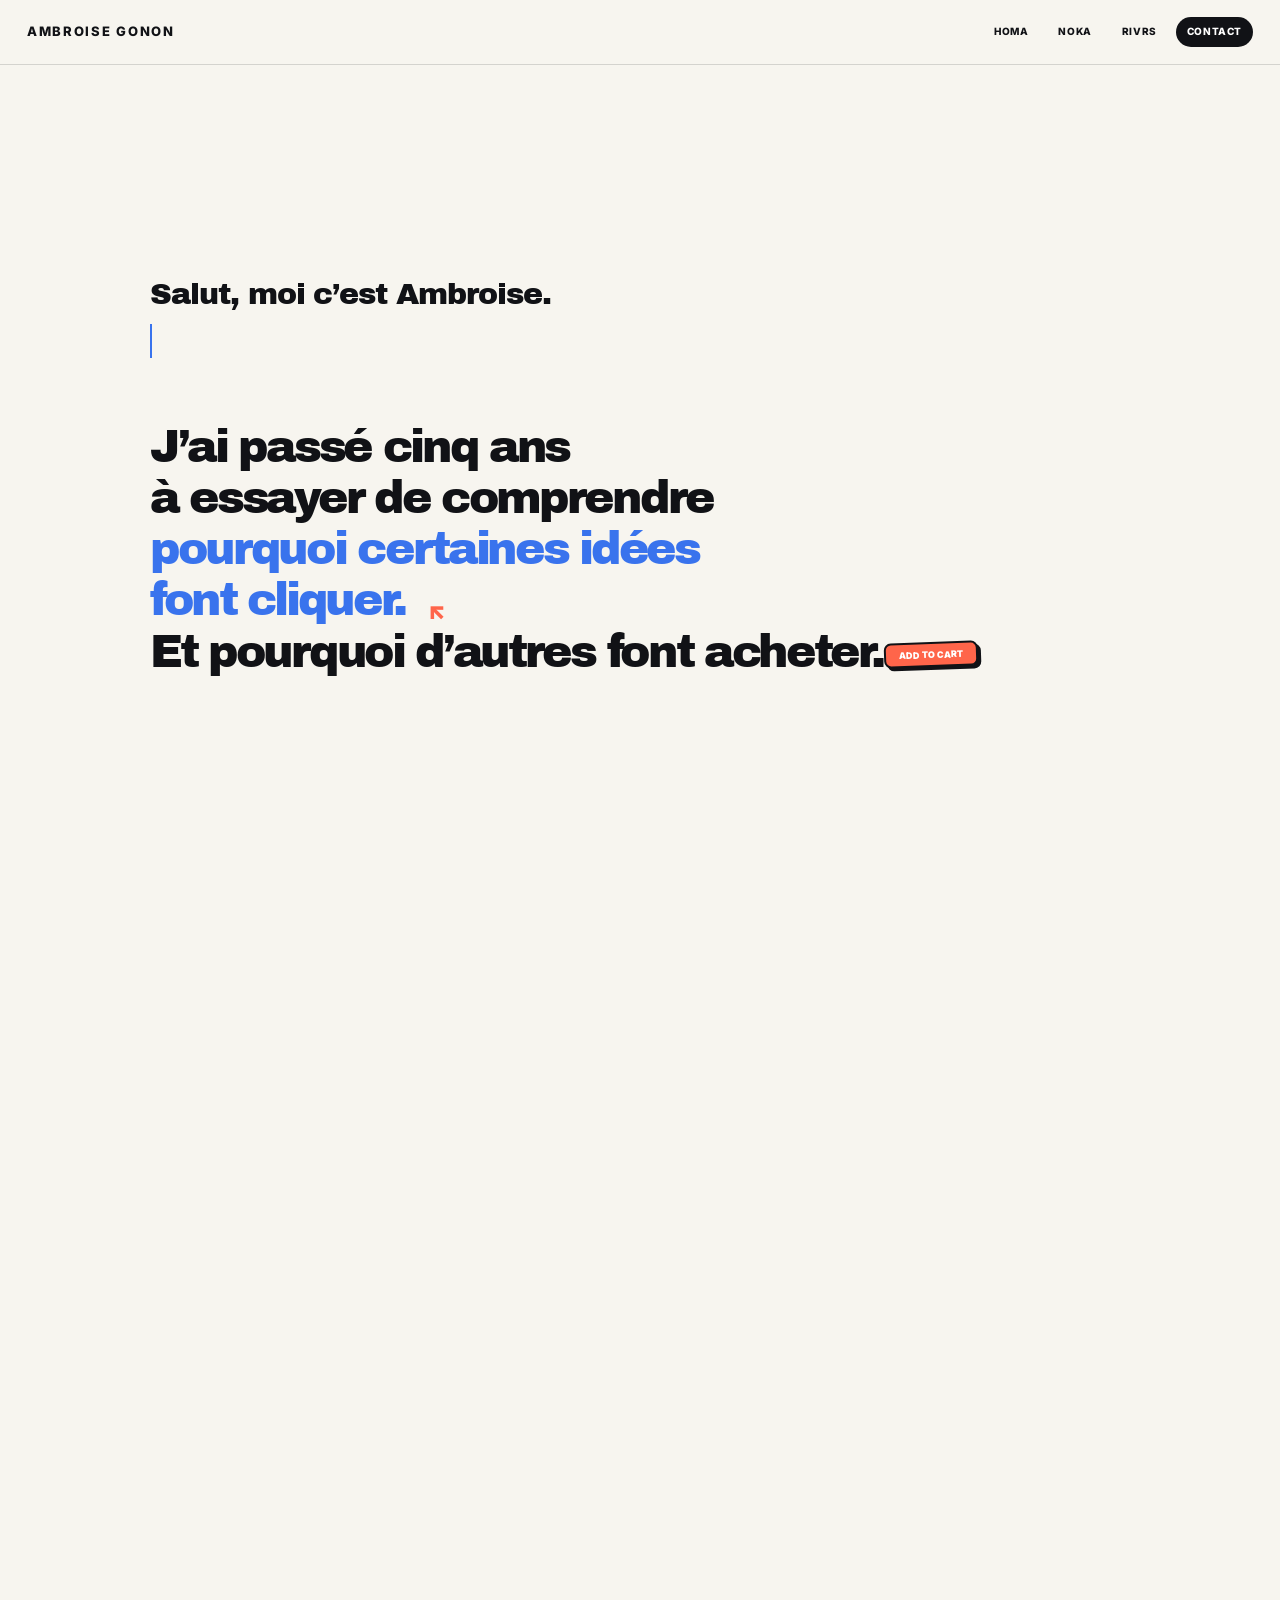
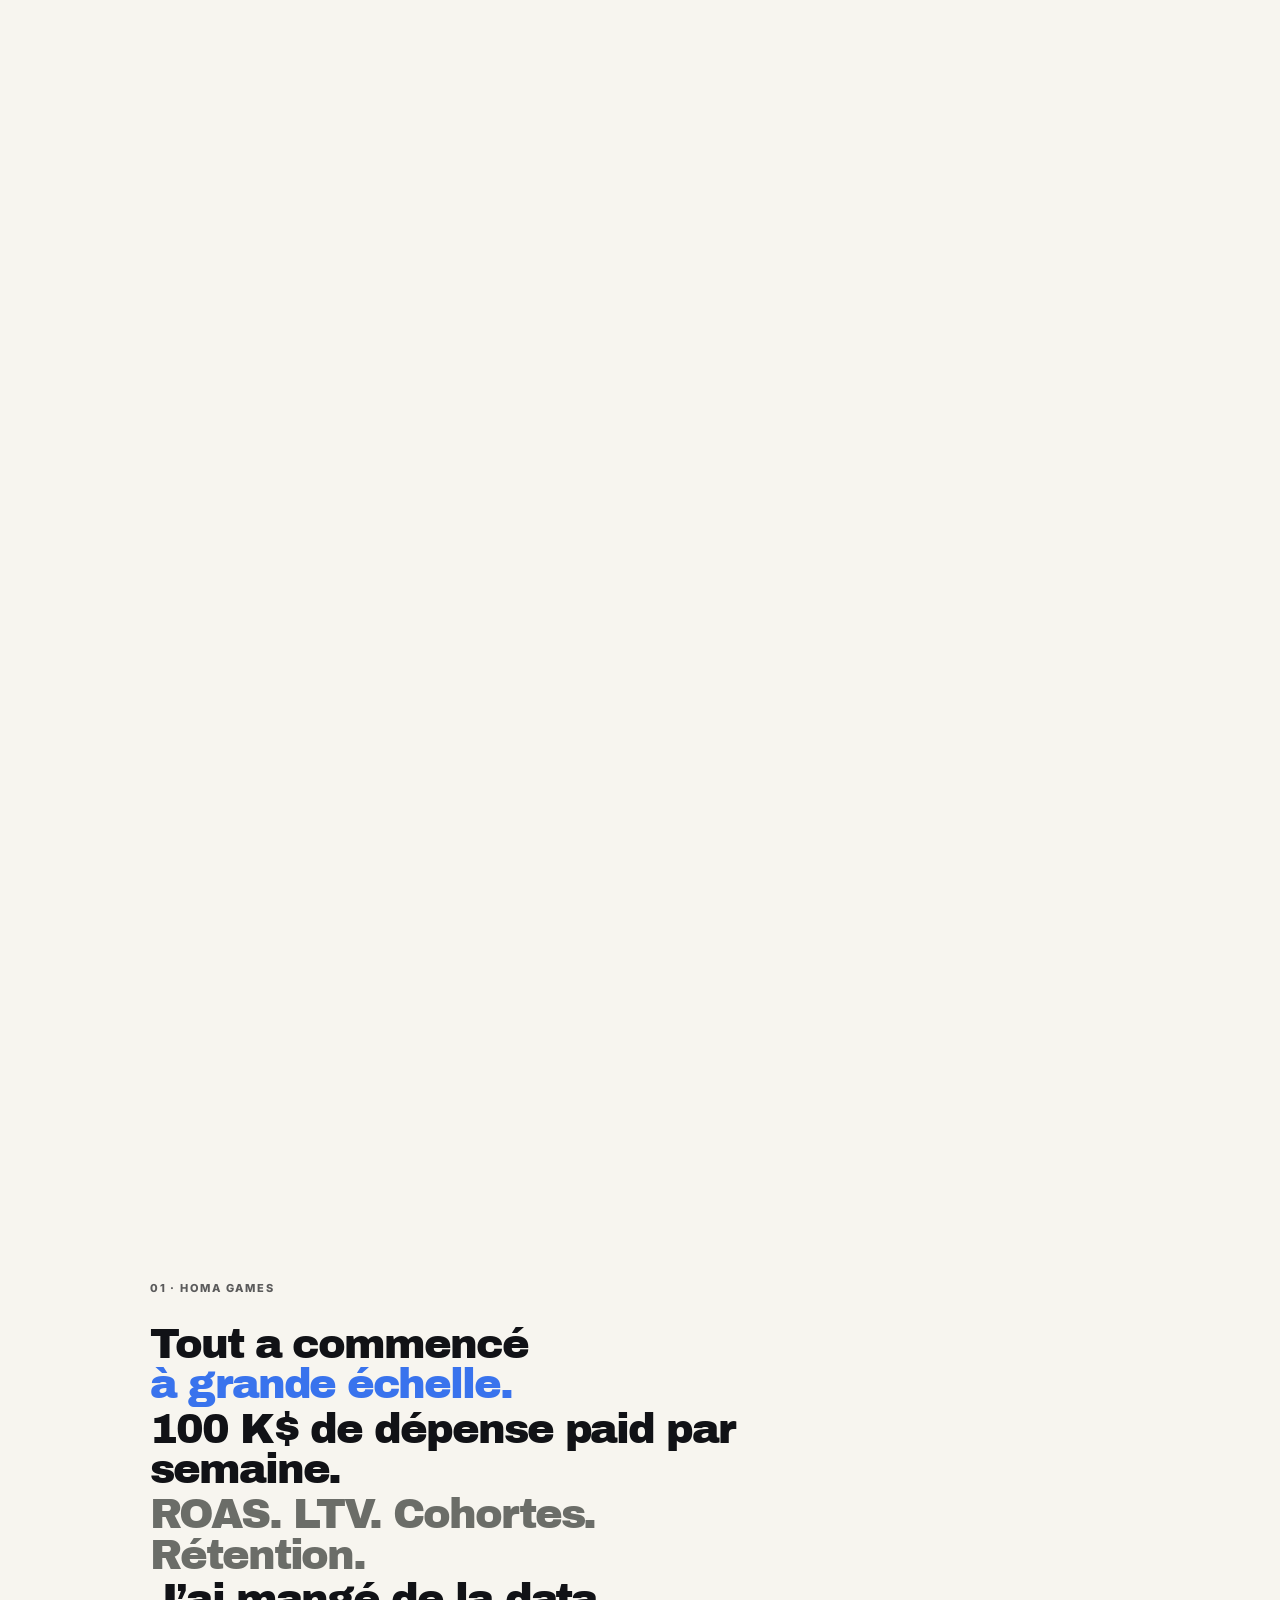
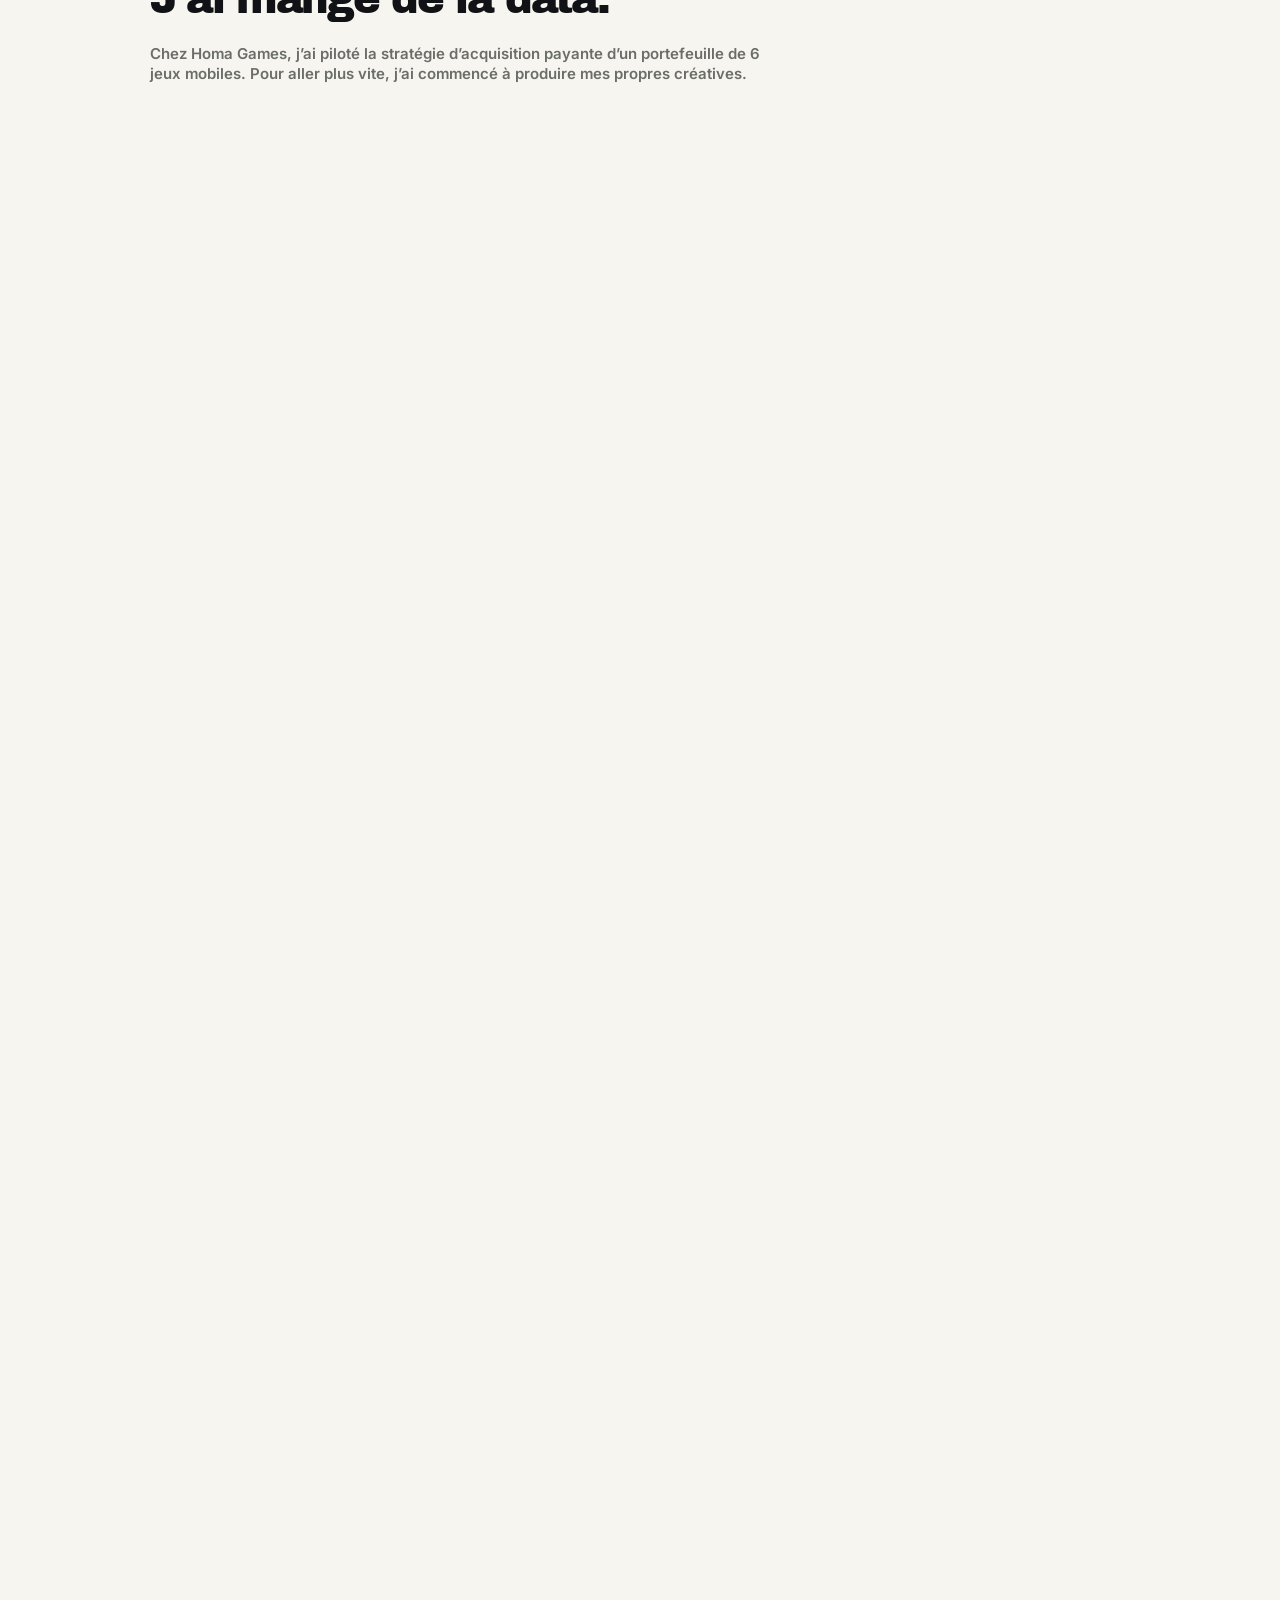
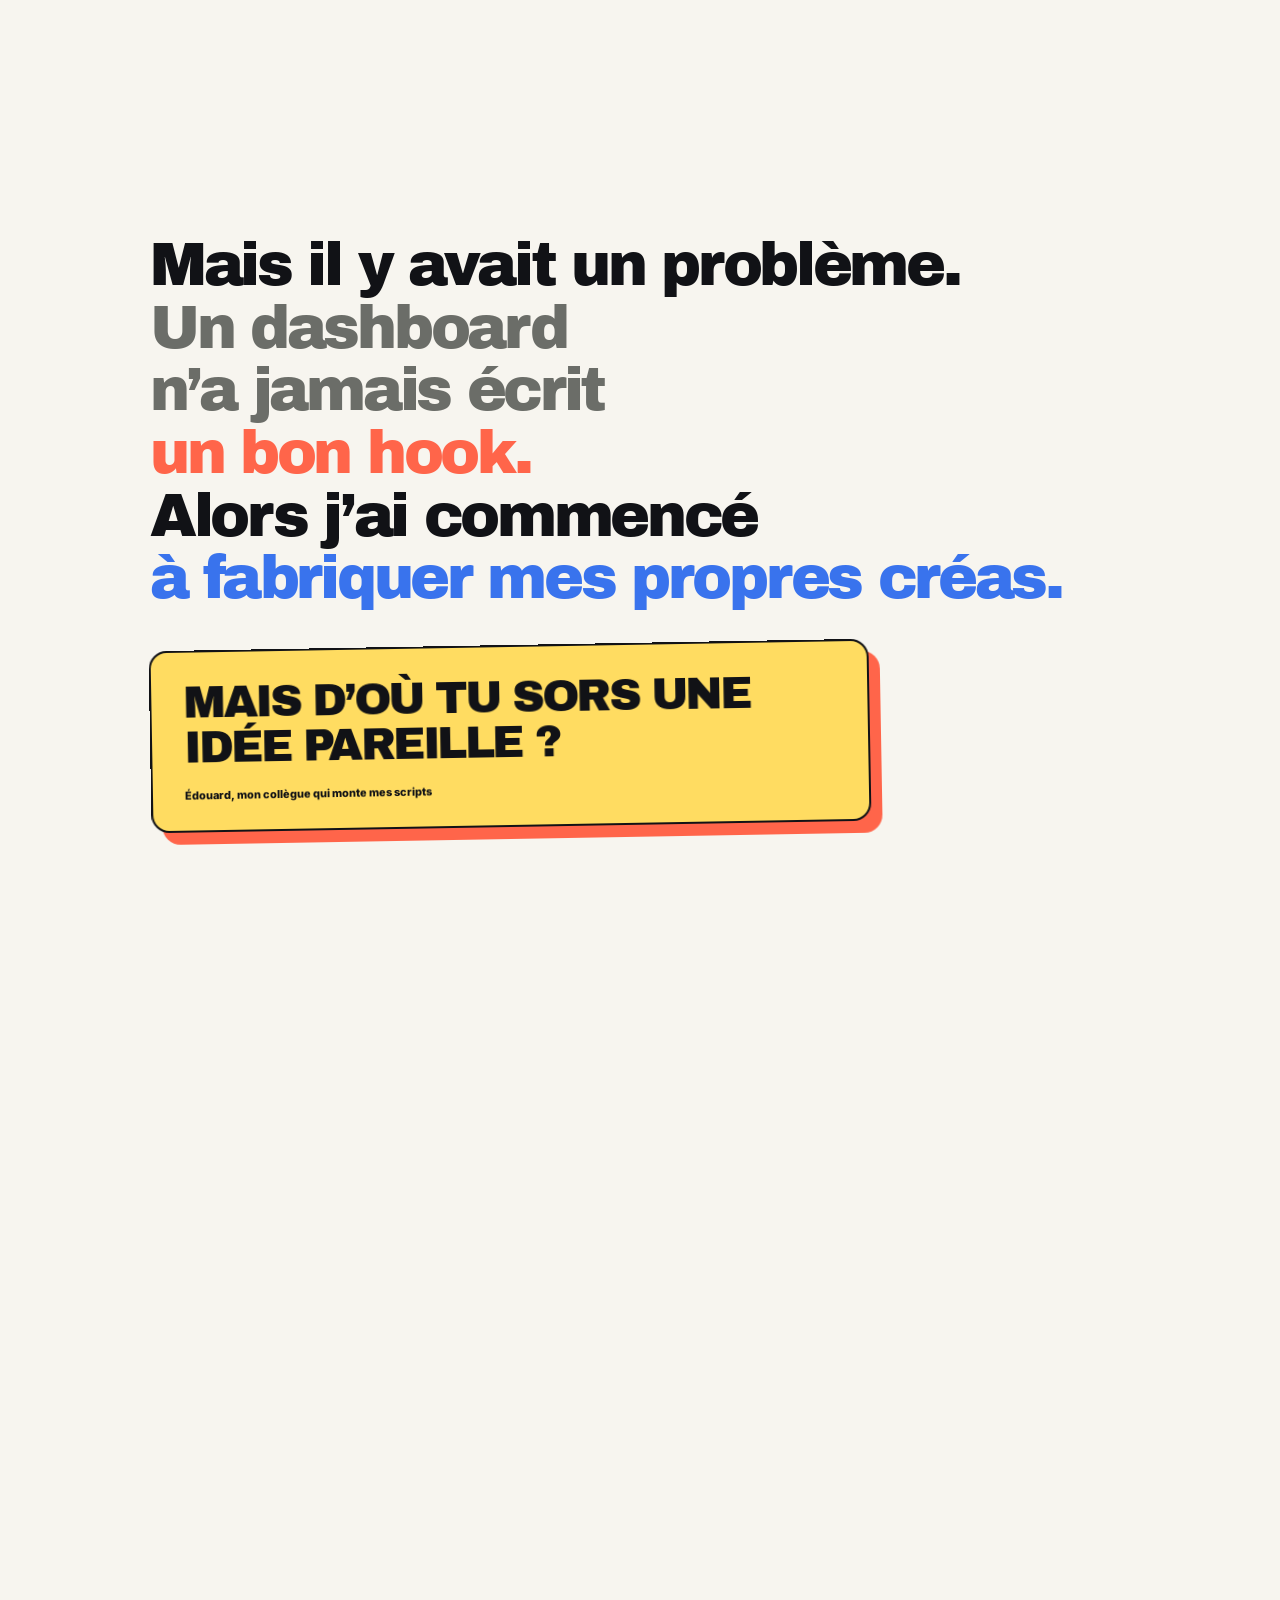
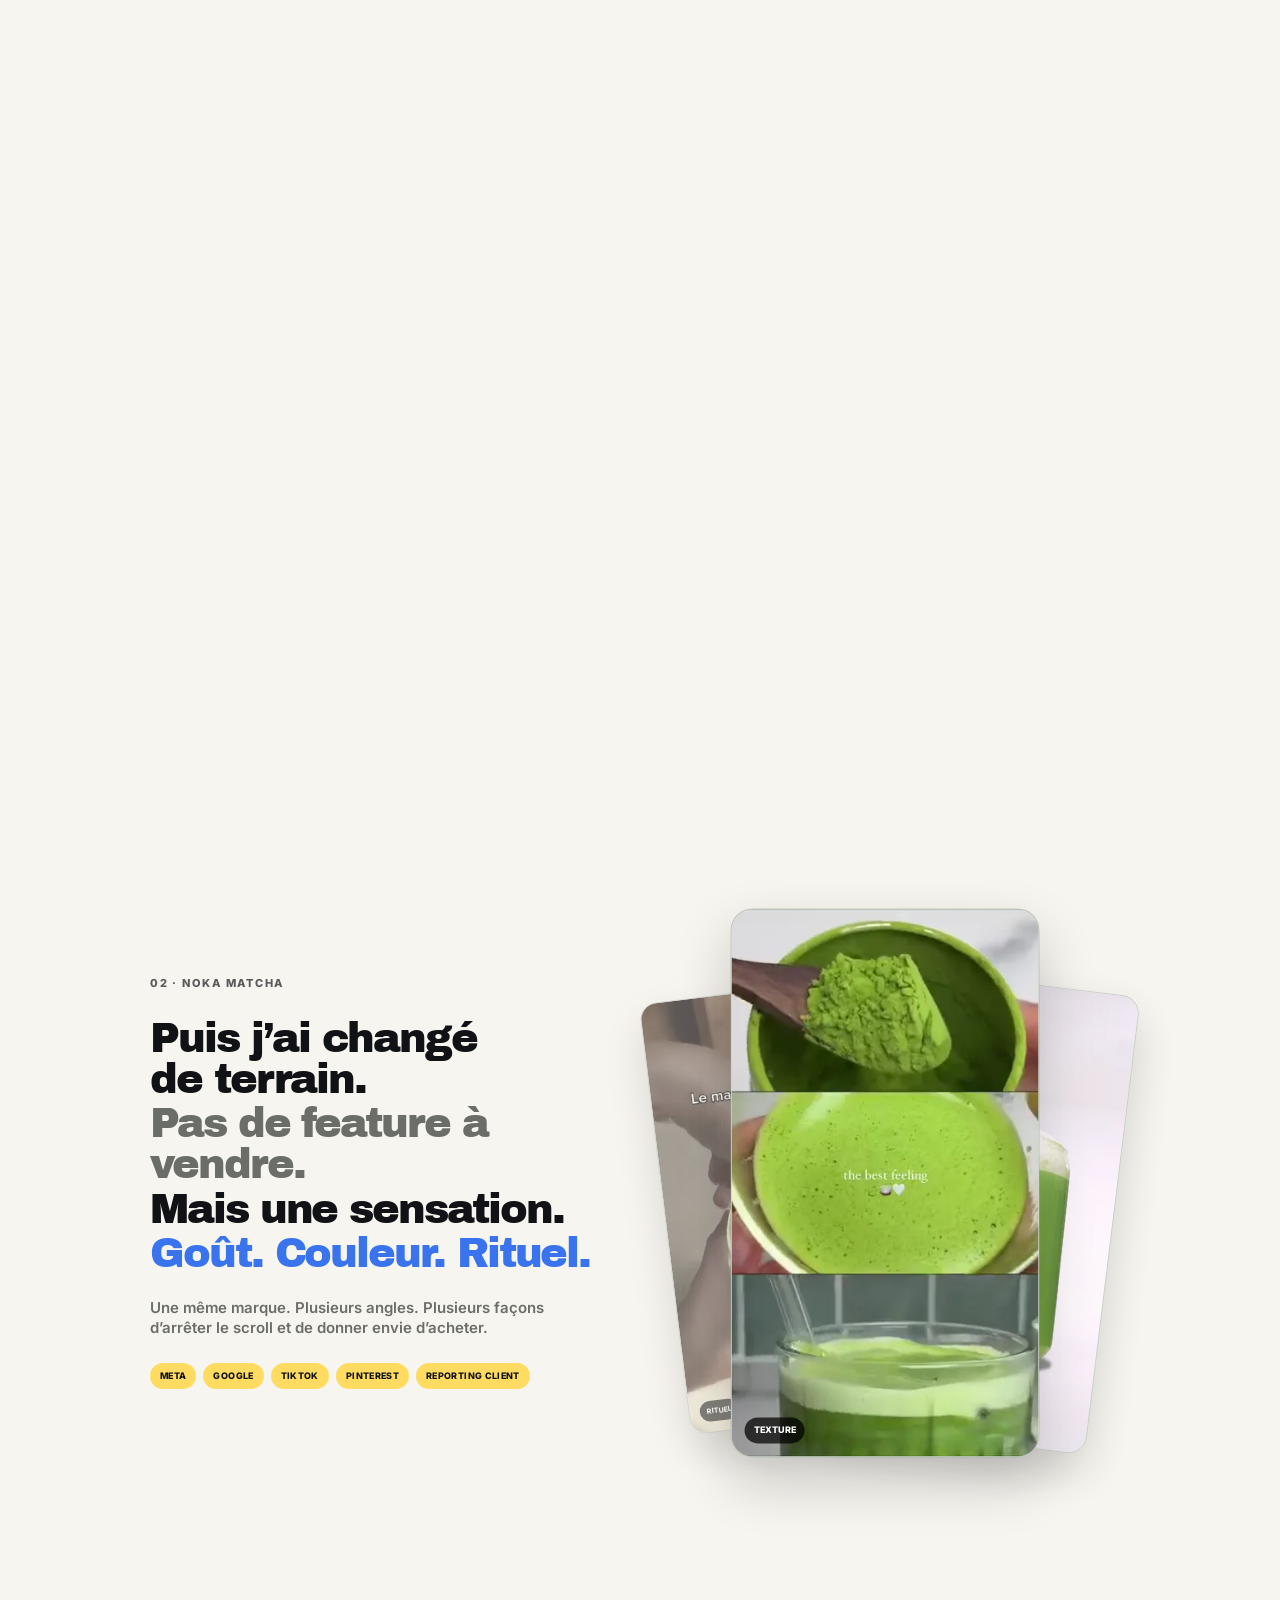
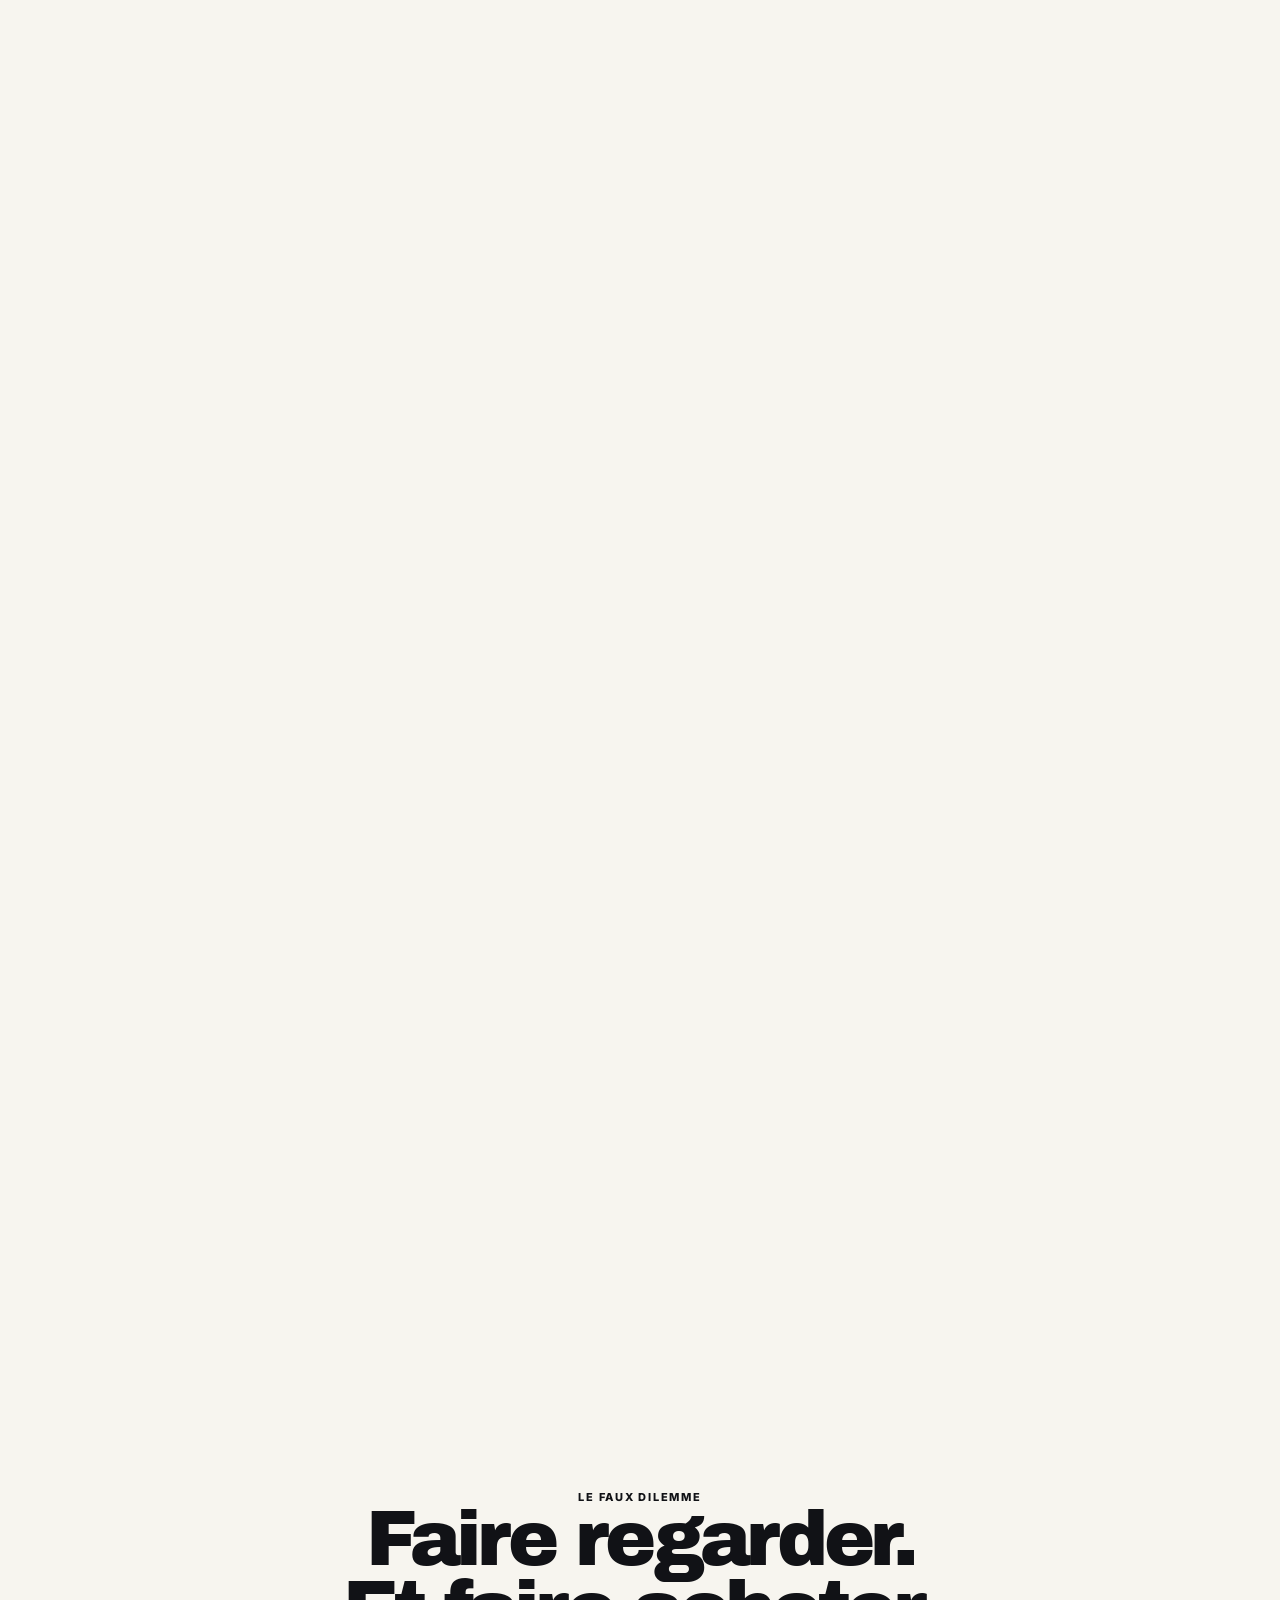
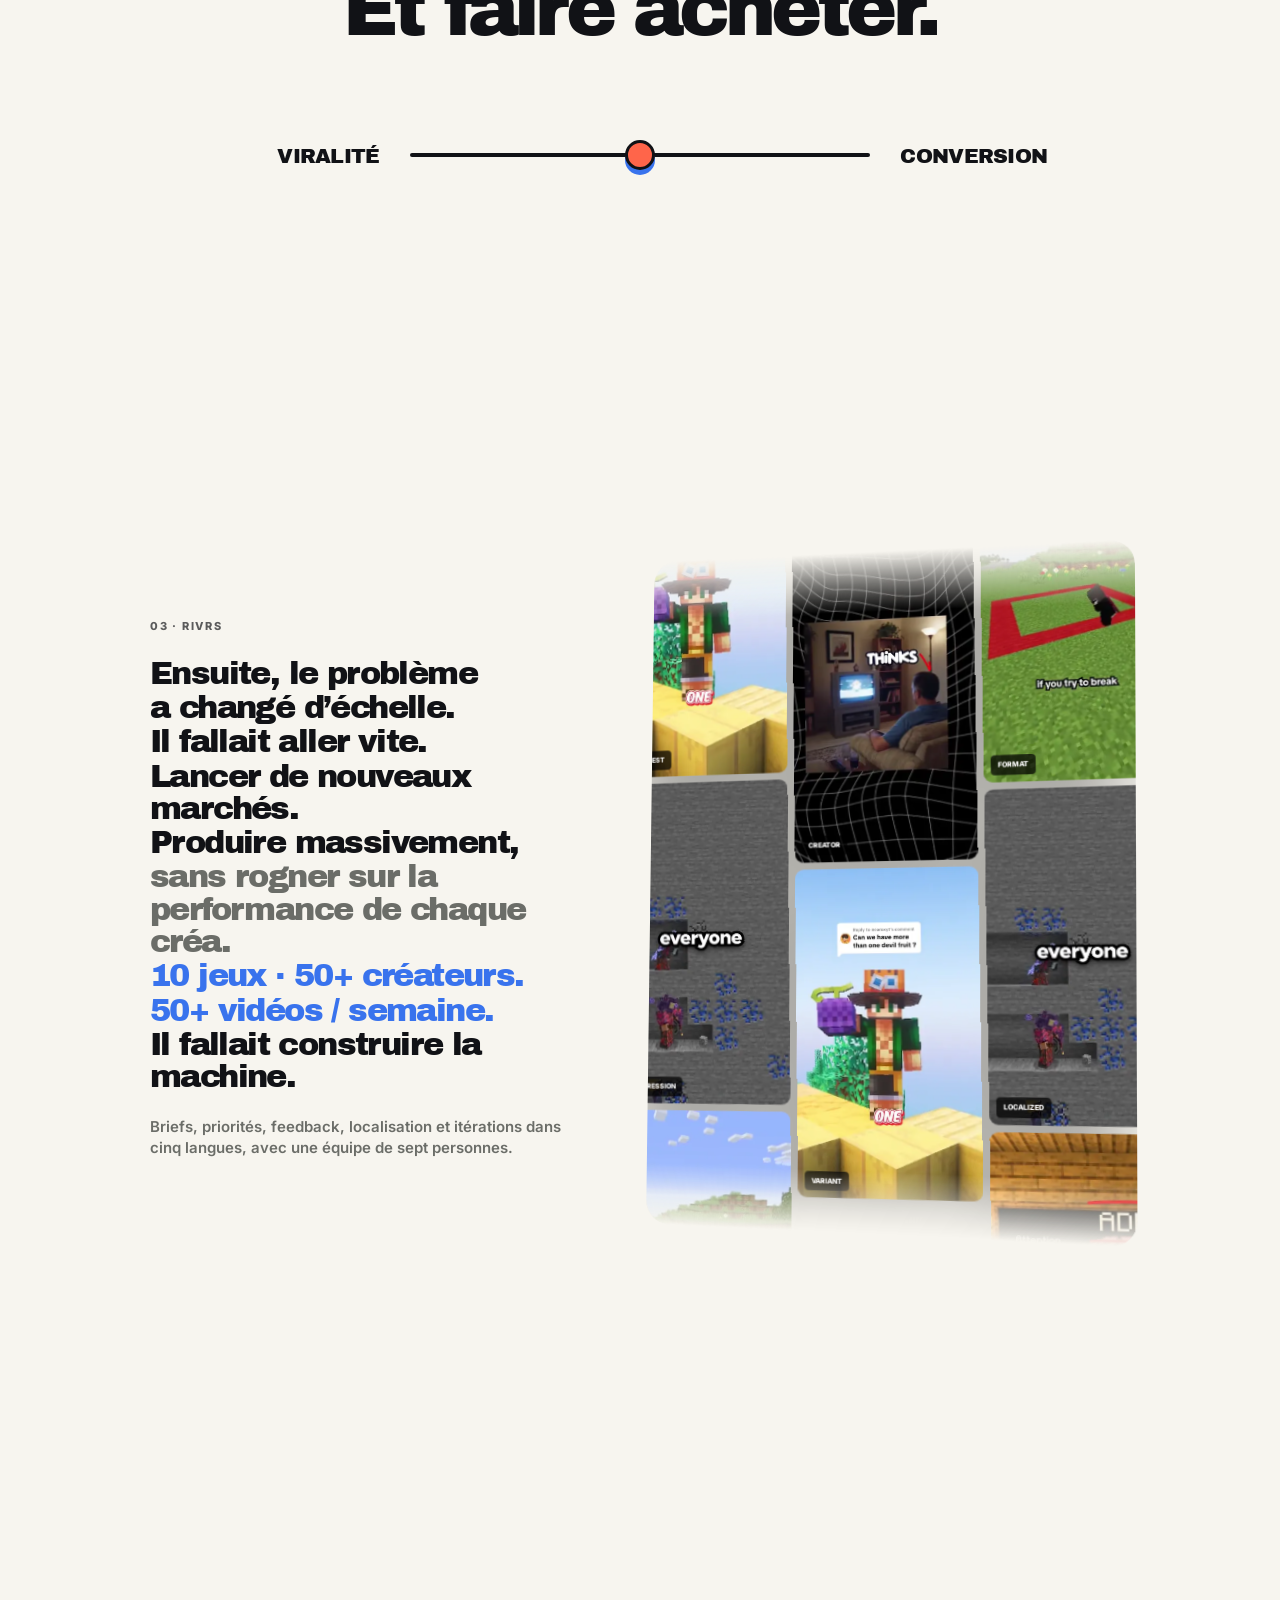
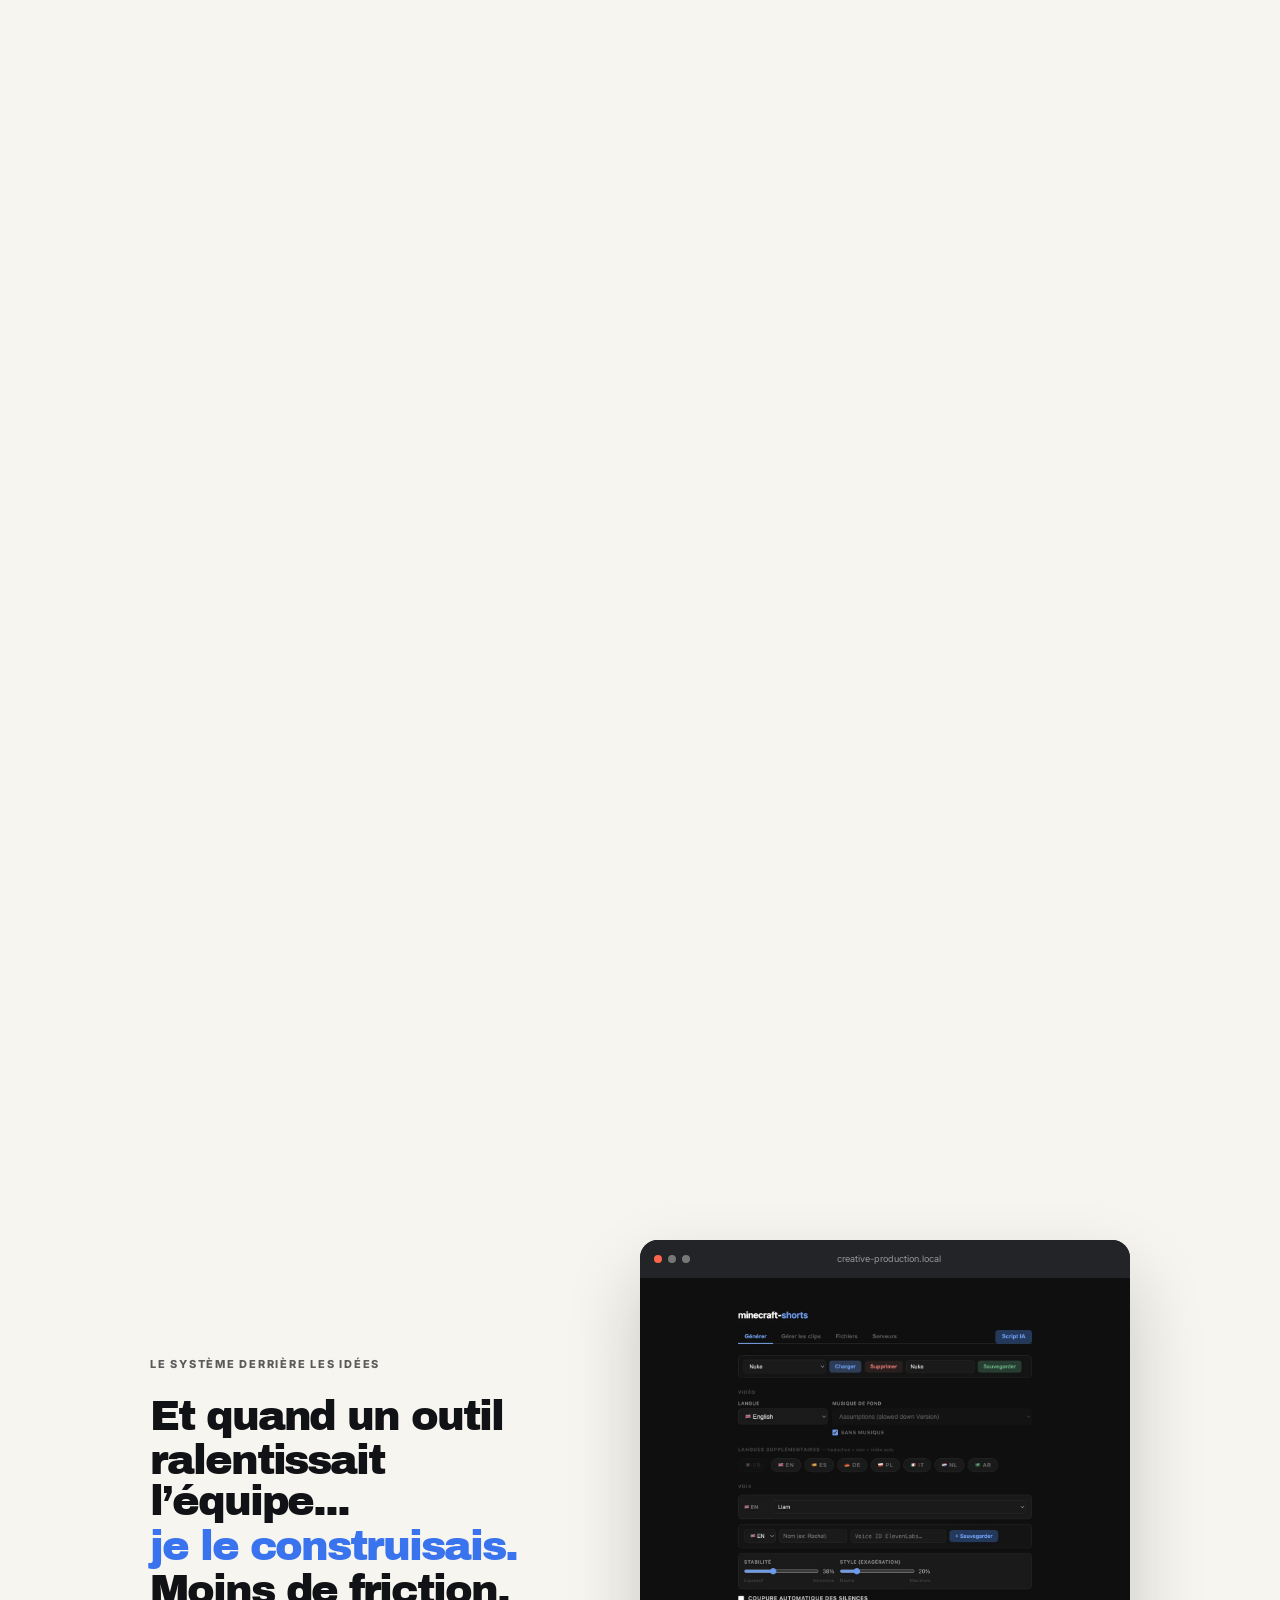
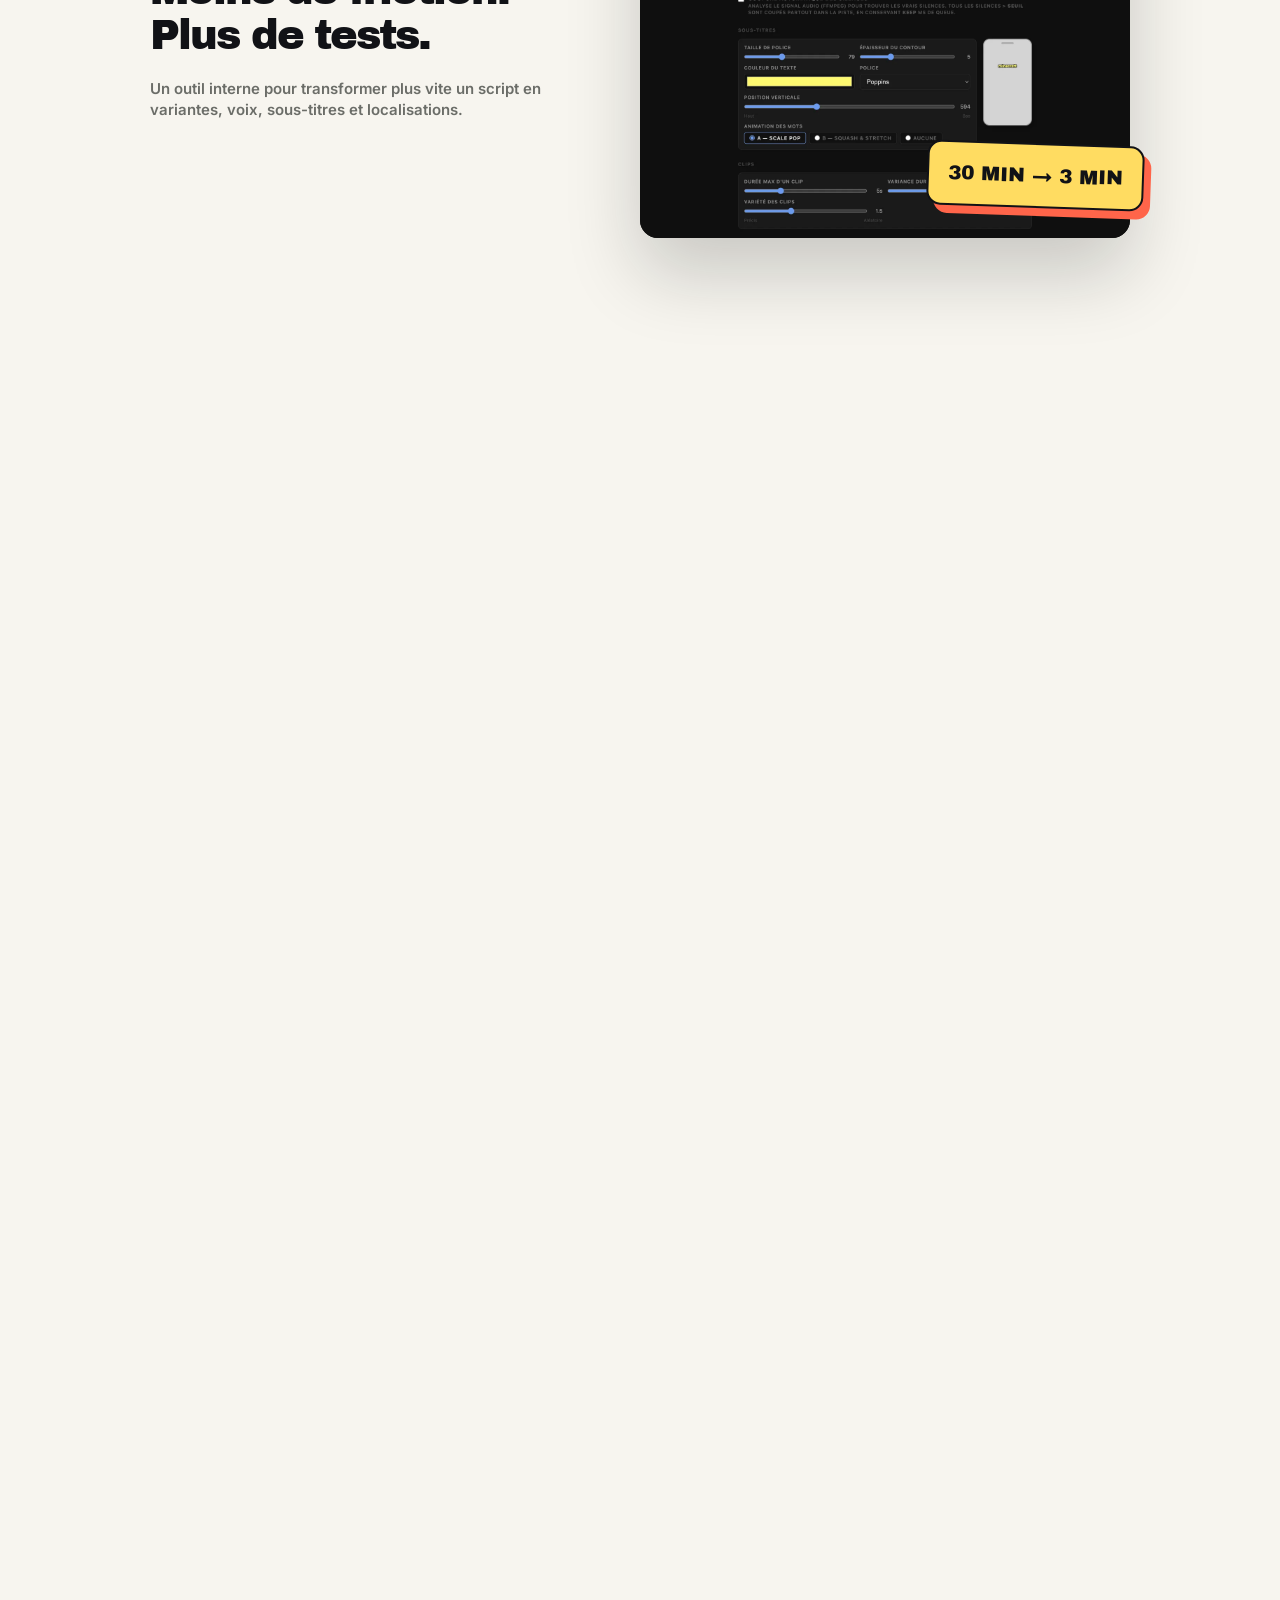
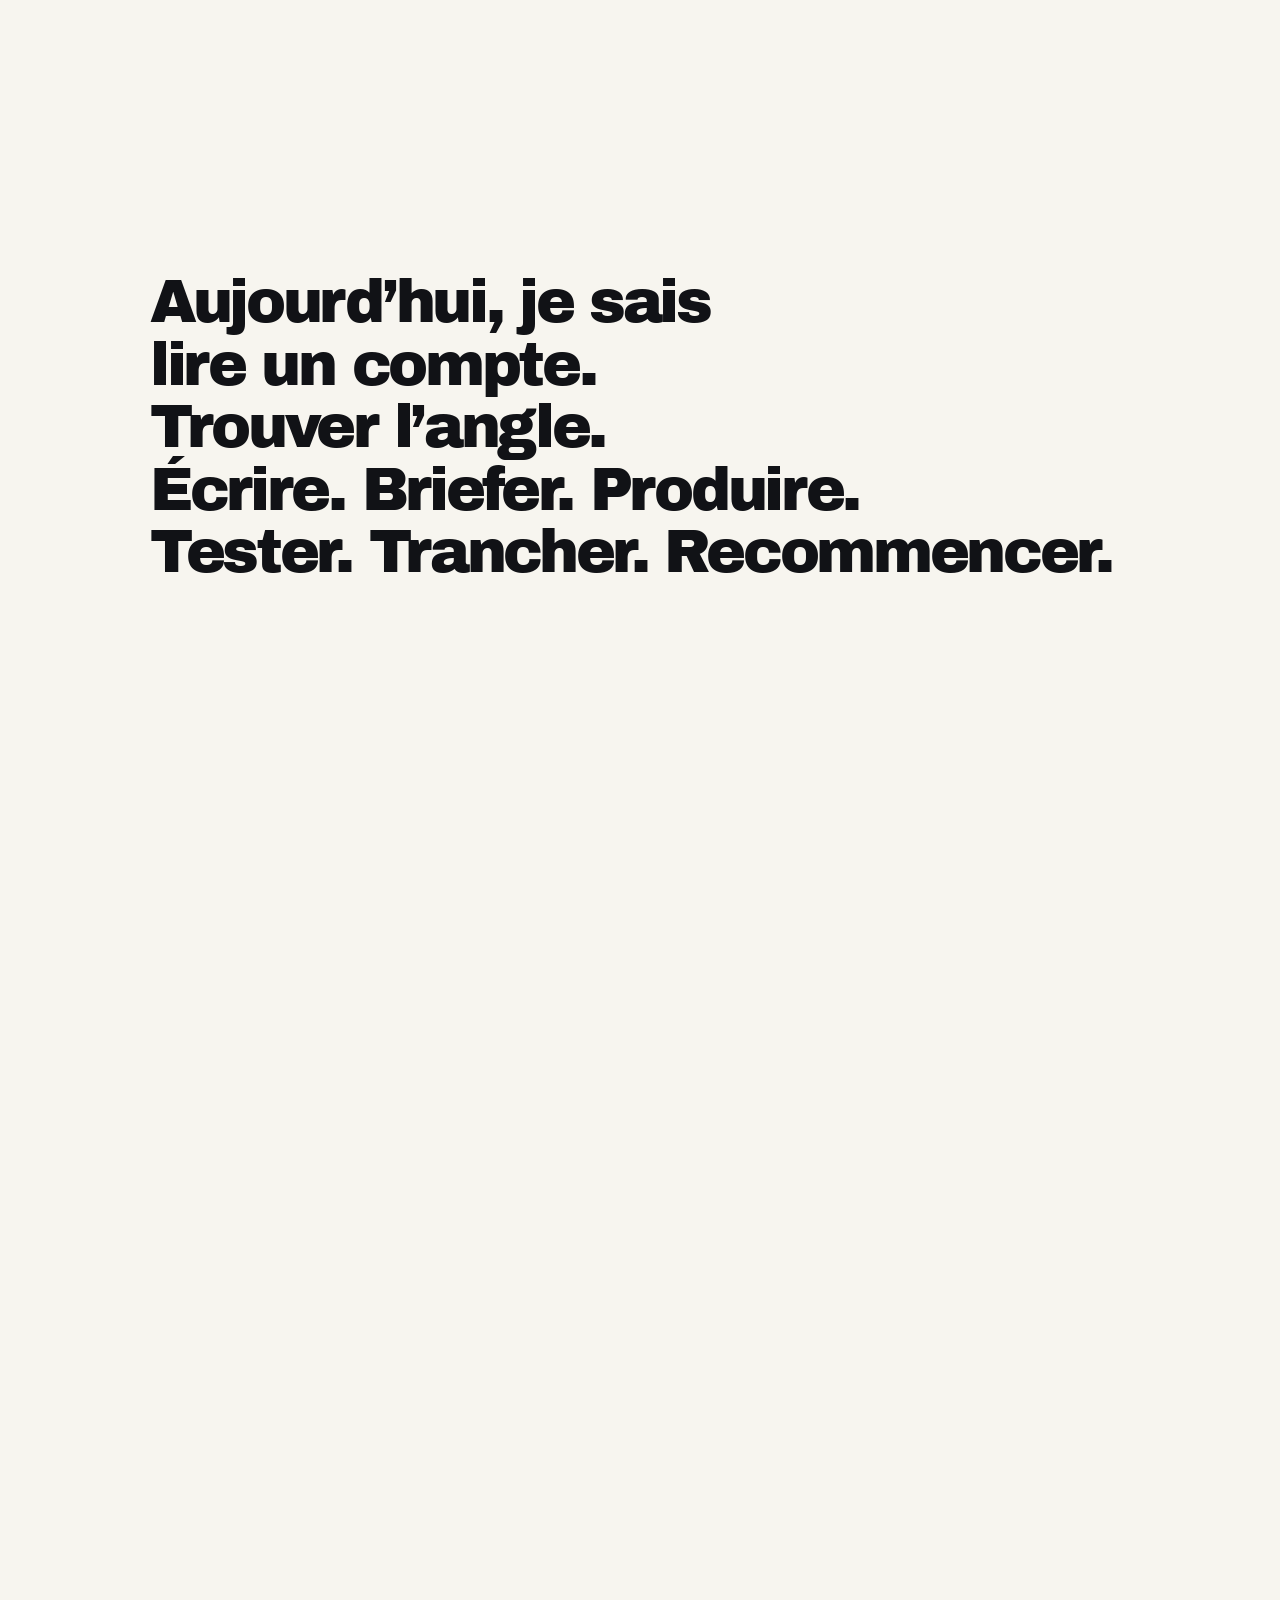
==== commit bc5b7aa8: "Tie dense data stream speed to scroll" ====
--- a/adtitude/index.html
+++ b/adtitude/index.html
@@ -17,7 +17,7 @@
     .chapter{--chapter-bg:var(--paper);--chapter-ink:var(--ink);position:relative;min-height:250vh;color:var(--chapter-ink);background:var(--chapter-bg)}.chapter.dark{--chapter-bg:var(--ink);--chapter-ink:#fff}.chapter.blue-bg{--chapter-bg:var(--blue);--chapter-ink:#fff}.chapter-stage{position:sticky;top:0;display:grid;align-items:center;min-height:100svh;padding:100px 0 55px;overflow:hidden}.chapter-stage>.shell{width:min(980px,calc(100% - 64px))}.chapter-layout{display:grid;grid-template-columns:minmax(0,.95fr) minmax(340px,1.05fr);gap:46px;align-items:center}.chapter-copy{position:relative;z-index:5}.chapter-copy .eyebrow{margin-bottom:24px;opacity:.68}.script{display:flex;flex-direction:column;align-items:flex-start;gap:.09em;margin:0}.beat{--r:0;--m:0;display:block;opacity:var(--r);filter:none;transform:translate3d(0,calc((1 - var(--m))*10px),0);transition:none}.script.large{font-family:"Archivo Black",Impact,sans-serif;font-size:clamp(38px,4.7vw,68px);font-weight:400;letter-spacing:-.055em;line-height:.95}.chapter-layout .script{font-family:"Archivo Black",Impact,sans-serif;font-size:clamp(28px,3.25vw,47px);font-weight:400;letter-spacing:-.05em;line-height:.98}.beat.soft{color:var(--muted)}.dark .beat.soft{color:#9ea19b}.beat.accent{color:var(--blue)}.dark .beat.accent{color:var(--yellow)}.beat.coral{color:var(--coral)}.chapter-note{--r:0;max-width:610px;margin:24px 0 0;opacity:var(--r);transform:none;color:var(--muted);font-size:15px;font-weight:600}.dark .chapter-note,.blue-bg .chapter-note{color:#c6c9c3}.chapter-visual{--vr:0;--vv:0;position:relative;opacity:var(--vv);transform:translate3d(0,calc((1 - var(--vr))*14px),0) scale(calc(.985 + var(--vr)*.015));filter:none;will-change:transform,opacity}.scroll-cue{position:absolute;right:28px;bottom:27px;display:flex;align-items:center;gap:10px;color:var(--muted);font-size:9px;font-weight:800;letter-spacing:.13em;text-transform:uppercase}.scroll-cue::after{content:"";width:42px;height:1px;background:currentColor;animation:pulse 1.8s ease-in-out infinite}@keyframes pulse{50%{transform:scaleX(.5);opacity:.45}}
     .intro{min-height:290vh}.intro .script{max-width:900px}.intro .beat:first-child{margin-bottom:20px;font-size:.5em;letter-spacing:-.035em}.intro .beat:not(:first-child){font-size:.76em;line-height:1}.intro .beat:nth-of-type(5),.intro .beat:nth-of-type(6){color:var(--blue)}.opening-cue,.chapter-next{display:flex;flex-direction:column;align-items:flex-start;color:var(--muted);font-family:Inter,Arial,sans-serif;font-size:10px;font-weight:800;letter-spacing:.12em;text-transform:uppercase}.opening-cue{height:42px;margin:0 0 54px}.opening-cue::after,.chapter-next::after{content:"";width:2px;height:34px;background:var(--blue);transform-origin:top center;animation:cue-down 1.15s cubic-bezier(.2,.8,.2,1) infinite}.chapter-next{position:absolute;bottom:18px;left:50%;align-items:center;gap:9px;opacity:0;transform:translateX(-50%);color:var(--muted)}.chapter-next.is-visible{opacity:1}.chapter-next::after{background:var(--blue)}@keyframes cue-down{0%,100%{transform:scaleY(.3) translateY(0)}50%{transform:scaleY(1) translateY(6px)}}
     .click-cursor,.cart-action{display:inline-grid;place-items:center;vertical-align:middle;margin-left:.2em;font-family:Inter,Arial,sans-serif;letter-spacing:0}.click-cursor{position:relative;width:30px;height:30px}.click-cursor::before{content:"↖";color:var(--coral);font-size:24px;font-weight:900;line-height:1;transform:translate(8px,8px)}.click-cursor::after{content:"";position:absolute;top:0;left:0;width:13px;height:13px;border:2px solid var(--coral);border-radius:50%;opacity:0}.beat.is-visible .click-cursor::before{animation:cursor-tap 1.15s .08s cubic-bezier(.2,.8,.2,1) both}.beat.is-visible .click-cursor::after{animation:click-ring 1.15s .36s ease-out both}.cart-action{min-width:94px;padding:6px 9px;color:#fff;background:var(--coral);border:2px solid var(--ink);border-radius:7px;box-shadow:3px 3px 0 var(--ink);font-size:9px;font-weight:900;line-height:1;white-space:nowrap;transform:rotate(-2deg)}.beat.is-visible .cart-action{animation:add-cart 1.05s .08s cubic-bezier(.2,.8,.2,1) both}@keyframes cursor-tap{0%{transform:translate(16px,16px)}45%,62%{transform:translate(1px,1px) scale(.82)}100%{transform:translate(4px,4px)}}@keyframes click-ring{0%{opacity:0;transform:scale(.3)}20%{opacity:1}100%{opacity:0;transform:scale(2)}}@keyframes add-cart{0%{transform:translateY(11px) rotate(-2deg) scale(.82)}45%{transform:translateY(0) rotate(-2deg) scale(1.08)}62%{transform:translateY(2px) rotate(-2deg) scale(.94)}100%{transform:translateY(0) rotate(-2deg) scale(1)}}
-    #rivrs .script{gap:.06em;font-size:clamp(23px,2.5vw,36px);line-height:1.01}#homa .chapter-stage{isolation:isolate}.homa-layout{position:relative;z-index:5}.homa-layout .chapter-copy{width:min(650px,68vw)}.homa-layout .script{font-family:"Archivo Black",Impact,sans-serif;font-size:clamp(28px,3.25vw,47px);font-weight:400;letter-spacing:-.05em;line-height:.98}.data-field{position:absolute;inset:64px 0 0;overflow:hidden;opacity:0;pointer-events:none}.data-field.is-visible{opacity:1}.data-field--back{z-index:1}.data-field--middle{z-index:3}.data-field--front{z-index:7}.datum{--top:50%;--duration:3s;--delay:0s;--scale:1;position:absolute;top:var(--top);left:100%;display:grid;place-items:center;padding:8px 11px;color:var(--ink);background:#d7d8db;border:2px solid #35373b;border-radius:8px;box-shadow:3px 3px 0 #35373b;font-size:11px;font-weight:900;white-space:nowrap}.data-field.is-visible .datum{animation:data-cross var(--duration) var(--delay) cubic-bezier(.2,.65,.35,1) 1 both}.data-field--back .datum{opacity:.28;filter:blur(2px);border-width:1px;box-shadow:none;font-size:8px}.data-field--middle .datum{opacity:.64;filter:blur(.35px);font-size:10px}.data-field--front .datum{padding:11px 14px;border-width:3px;box-shadow:5px 5px 0 rgba(17,18,22,.18);font-size:14px}.datum:nth-child(3n+2){background:#f1f1ef}.datum:nth-child(3n){color:#fff;background:#777b82}@keyframes data-cross{from{transform:translate3d(8vw,0,0) scale(var(--scale)) rotate(2deg)}to{transform:translate3d(-122vw,0,0) scale(var(--scale)) rotate(-3deg)}}
+    #rivrs .script{gap:.06em;font-size:clamp(23px,2.5vw,36px);line-height:1.01}#homa .chapter-stage{isolation:isolate}.homa-layout{position:relative;z-index:5}.homa-layout .chapter-copy{width:min(650px,68vw)}.homa-layout .script{font-family:"Archivo Black",Impact,sans-serif;font-size:clamp(28px,3.25vw,47px);font-weight:400;letter-spacing:-.05em;line-height:.98}.data-field{position:absolute;inset:64px 0 0;overflow:hidden;opacity:0;pointer-events:none}.data-field.is-visible{opacity:1}.data-field--back{z-index:1}.data-field--middle{z-index:3}.data-field--front{z-index:7}.datum{--top:50%;--scale:1;position:absolute;top:var(--top);left:100%;display:grid;place-items:center;padding:8px 11px;color:var(--ink);background:#d7d8db;border:2px solid #35373b;border-radius:8px;box-shadow:3px 3px 0 #35373b;font-size:11px;font-weight:900;white-space:nowrap;will-change:transform}.data-field--back .datum{opacity:.28;filter:blur(2px);border-width:1px;box-shadow:none;font-size:8px}.data-field--middle .datum{opacity:.64;filter:blur(.35px);font-size:10px}.data-field--front .datum{padding:11px 14px;border-width:3px;box-shadow:5px 5px 0 rgba(17,18,22,.18);font-size:14px}.datum:nth-child(3n+2){background:#f1f1ef}.datum:nth-child(3n){color:#fff;background:#777b82}
     .pivot-card{max-width:720px;margin-top:38px;padding:28px 32px;background:var(--yellow);border:2px solid var(--ink);border-radius:18px;box-shadow:11px 12px 0 var(--coral);transform:rotate(-1deg)}.pivot-card blockquote{margin:0;font-family:"Archivo Black",Impact,sans-serif;font-size:clamp(25px,3.5vw,48px);letter-spacing:-.055em;line-height:1;text-transform:uppercase}.pivot-card cite{display:block;margin-top:18px;font-size:11px;font-style:normal;font-weight:800}
     .noka-deck{position:relative;width:min(100%,520px);height:min(72svh,620px);margin-inline:auto}.noka-card{position:absolute;top:50%;left:50%;width:63%;padding:0;overflow:hidden;aspect-ratio:9/16;background:#dce5d8;border:1px solid var(--line);border-radius:22px;box-shadow:0 24px 56px rgba(16,17,20,.2);transition:transform .45s cubic-bezier(.2,.72,.2,1),filter .3s,opacity .3s}.noka-card video{display:block;width:100%;height:100%;object-fit:cover}.noka-card span{position:absolute;bottom:13px;left:13px;padding:7px 9px;color:#fff;background:rgba(0,0,0,.72);border-radius:999px;font-size:9px;font-weight:800}.noka-card.is-active{z-index:3;transform:translate(-50%,-50%)}.noka-card.is-left{z-index:1;opacity:.65;filter:saturate(.7);transform:translate(-82%,-46%) rotate(-7deg) scale(.79)}.noka-card.is-right{z-index:2;opacity:.82;filter:saturate(.88);transform:translate(-18%,-45%) rotate(7deg) scale(.84)}.noka-proof{display:flex;flex-wrap:wrap;gap:7px;margin-top:25px}.noka-proof span{padding:7px 10px;color:var(--ink);background:var(--yellow);border-radius:999px;font-size:9px;font-weight:800;letter-spacing:.04em}
     .balance{padding:130px 0;background:var(--paper);overflow:hidden}.balance-layout{display:flex;flex-direction:column;align-items:center;text-align:center}.balance h2{max-width:920px;font-size:clamp(42px,6vw,82px)}.balance-scale{--viral-shift:0px;--conversion-shift:0px;--viral-y:0px;--conversion-y:0px;--amp-shift:0px;--amp-opacity:0;position:relative;width:clamp(310px,36vw,520px);margin-top:92px}.balance-label{position:absolute;top:50%;z-index:2;font-family:"Archivo Black",Impact,sans-serif;font-size:clamp(16px,1.6vw,22px);letter-spacing:-.035em;text-transform:uppercase;white-space:nowrap;pointer-events:none;transition:transform .5s cubic-bezier(.16,.82,.22,1)}.balance-label--viral{left:0;transform:translate(calc(-100% - 30px + var(--viral-shift)),calc(-50% + var(--viral-y)))}.balance-label--conversion{right:0;transform:translate(calc(100% + 30px + var(--conversion-shift)),calc(-50% + var(--conversion-y)))}.balance-amp{position:absolute;z-index:4;top:50%;left:50%;opacity:var(--amp-opacity);font-family:"Archivo Black",Impact,sans-serif;font-size:20px;transform:translate(calc(-50% + var(--amp-shift)),-50%);pointer-events:none}.balance-scale.is-dragging .balance-label{transition-duration:.1s}.balance-scale input{position:relative;z-index:3;width:100%;height:36px;margin:0;appearance:none;background:transparent;cursor:grab;touch-action:none}.balance-scale input::-webkit-slider-runnable-track{height:4px;background:var(--ink);border-radius:999px}.balance-scale input::-webkit-slider-thumb{width:30px;height:30px;margin-top:-13px;appearance:none;background:var(--coral);border:3px solid var(--ink);border-radius:50%;box-shadow:0 5px 0 var(--blue)}.balance-result{min-height:34px;margin:56px 0 0;opacity:0;transform:translateY(8px);font-family:"Archivo Black",Impact,sans-serif;font-size:clamp(24px,3vw,40px);letter-spacing:-.05em;text-transform:uppercase;transition:.3s}.balance-result.is-visible{opacity:1;transform:none}.balance-result small{font-size:.48em}
@@ -43,10 +43,12 @@
     <section class="chapter dark finale" id="contact" data-visual-at=".72"><div class="chapter-stage"><div class="shell"><div class="script large"><span class="beat">Aujourd’hui, je sais</span><span class="beat">lire un compte.</span><span class="beat">Trouver l’angle.</span><span class="beat">Écrire. Briefer. Produire.</span><span class="beat">Tester. Trancher. Recommencer.</span><span class="beat soft">Formé à la rigueur des chiffres.</span><span class="beat">Avec l’intuition créative</span><span class="beat">enfin libérée.</span></div><div class="contact-card"><div><p>Creative strategy · Paid social · Production systems</p><p class="copy-note" id="copyNote" aria-live="polite"></p></div><button type="button" id="copyEmail" data-copy="ambroise.gonon@gmail.com">ambroise.gonon@gmail.com</button></div></div></div></section>
   </main>
   <script>
-    const reducedMotion=matchMedia("(prefers-reduced-motion: reduce)"),clamp=(n,min=0,max=1)=>Math.min(max,Math.max(min,n)),smooth=t=>t*t*(3-2*t),chapters=Array.from(document.querySelectorAll(".chapter")),rivrs=document.getElementById("rivrs"),columns=Array.from(document.querySelectorAll(".creative-column")),nokaCards=Array.from(document.querySelectorAll(".noka-card"));let lastNoka=-1;
+    const reducedMotion=matchMedia("(prefers-reduced-motion: reduce)"),clamp=(n,min=0,max=1)=>Math.min(max,Math.max(min,n)),smooth=t=>t*t*(3-2*t),chapters=Array.from(document.querySelectorAll(".chapter")),homa=document.getElementById("homa"),rivrs=document.getElementById("rivrs"),columns=Array.from(document.querySelectorAll(".creative-column")),nokaCards=Array.from(document.querySelectorAll(".noka-card")),dataFields=Array.from(document.querySelectorAll(".data-field"));let lastNoka=-1,dataAnimations=[];
     function activateNoka(active){if(active===lastNoka)return;lastNoka=active;nokaCards.forEach((card,index)=>{card.classList.remove("is-active","is-left","is-right");if(index===active)card.classList.add("is-active");else if((index-active+3)%3===1)card.classList.add("is-right");else card.classList.add("is-left")})}
-    function updateStory(){const maxScroll=document.documentElement.scrollHeight-innerHeight;document.getElementById("progress").style.transform=`scaleX(${maxScroll?scrollY/maxScroll:0})`;chapters.forEach(chapter=>{const rect=chapter.getBoundingClientRect(),distance=Math.max(1,chapter.offsetHeight-innerHeight),p=clamp(-rect.top/distance),beats=Array.from(chapter.querySelectorAll(".beat")),count=beats.length;beats.forEach((beat,index)=>{const start=chapter.classList.contains("intro")&&index===0?0:.05+index*(.72/Math.max(1,count)),visible=p>=start?1:0,motion=smooth(clamp((p-start)/.028));beat.style.setProperty("--r",visible);beat.style.setProperty("--m",motion);beat.classList.toggle("is-visible",Boolean(visible))});const note=chapter.querySelector(".chapter-note");if(note)note.style.setProperty("--r",p>=.75?1:0);const dataAt=Number(chapter.dataset.dataAt||.34);chapter.querySelectorAll(".data-field").forEach(field=>field.classList.toggle("is-visible",p>=dataAt));const visual=chapter.querySelector(".chapter-visual"),visualAt=Number(chapter.dataset.visualAt||.35);if(visual){visual.style.setProperty("--vv",p>=visualAt?1:0);visual.style.setProperty("--vr",smooth(clamp((p-visualAt)/.04)))}const nextCue=chapter.querySelector("[data-next-cue]");if(nextCue)nextCue.classList.toggle("is-visible",p>=.87);const contact=chapter.querySelector(".contact-card");if(contact)contact.style.setProperty("--r",p>=.82?1:0);if(chapter.id==="noka")activateNoka(Math.min(2,Math.floor(clamp((p-.28)/.52)*3)));if(chapter===rivrs)columns.forEach((column,index)=>{const direction=Number(column.dataset.direction),distance=125+index*17;column.style.transform=`translate3d(0,${direction*(p-.5)*distance}px,0)`})})}
-    let ticking=false;function requestUpdate(){if(!ticking){requestAnimationFrame(()=>{updateStory();ticking=false});ticking=true}}addEventListener("scroll",requestUpdate,{passive:true});addEventListener("resize",requestUpdate);updateStory();const preview=new URLSearchParams(location.search).get("preview");if(preview){const [id,raw]=preview.split(":");requestAnimationFrame(()=>{const target=document.getElementById(id),ratio=clamp(Number(raw)||.5);if(target){scrollTo({top:target.offsetTop+ratio*Math.max(1,target.offsetHeight-innerHeight),behavior:"instant"});updateStory()}})}
+    function initDataStreams(){if(reducedMotion.matches||!Element.prototype.animate)return;const labels=["CPI","D1","D7","D14","IPM","ARPU","CAC","ROAS","LTV","CVR","CTR","COHORT"];dataFields.forEach((field,layer)=>{for(let index=0;index<7;index++){const item=document.createElement("span");item.className="datum";item.textContent=labels[(index+layer*3)%labels.length];item.style.setProperty("--top",`${8+(index*17+layer*11)%82}%`);item.style.setProperty("--scale",String(.58+layer*.22+(index%3)*.06));field.append(item)}const items=Array.from(field.querySelectorAll(".datum")),baseDuration=[5200,3900,2900][layer];items.forEach((item,index)=>{const duration=baseDuration*(.86+(index%5)*.07),scale=item.style.getPropertyValue("--scale")||"1",animation=item.animate([{transform:`translate3d(8vw,0,0) scale(${scale}) rotate(2deg)`},{transform:`translate3d(-122vw,0,0) scale(${scale}) rotate(-3deg)`}],{duration,iterations:Infinity,easing:"linear"});animation.pause();animation.currentTime=duration*(index/items.length);dataAnimations.push(animation)})})}
+    function updateDataStream(p,dataAt){const active=!reducedMotion.matches&&p>=dataAt,phase=clamp((p-dataAt)/.27),rate=.25+2.35*Math.pow(Math.abs(phase-.5)*2,1.55);dataFields.forEach(field=>field.classList.toggle("is-visible",active));dataAnimations.forEach(animation=>{animation.updatePlaybackRate(rate);if(active&&animation.playState==="paused")animation.play();else if(!active&&animation.playState==="running")animation.pause()})}
+    function updateStory(){const maxScroll=document.documentElement.scrollHeight-innerHeight;document.getElementById("progress").style.transform=`scaleX(${maxScroll?scrollY/maxScroll:0})`;chapters.forEach(chapter=>{const rect=chapter.getBoundingClientRect(),distance=Math.max(1,chapter.offsetHeight-innerHeight),p=clamp(-rect.top/distance),beats=Array.from(chapter.querySelectorAll(".beat")),count=beats.length;beats.forEach((beat,index)=>{const start=chapter.classList.contains("intro")&&index===0?0:.05+index*(.72/Math.max(1,count)),visible=p>=start?1:0,motion=smooth(clamp((p-start)/.028));beat.style.setProperty("--r",visible);beat.style.setProperty("--m",motion);beat.classList.toggle("is-visible",Boolean(visible))});const note=chapter.querySelector(".chapter-note");if(note)note.style.setProperty("--r",p>=.75?1:0);if(chapter===homa)updateDataStream(p,Number(chapter.dataset.dataAt||.63));const visual=chapter.querySelector(".chapter-visual"),visualAt=Number(chapter.dataset.visualAt||.35);if(visual){visual.style.setProperty("--vv",p>=visualAt?1:0);visual.style.setProperty("--vr",smooth(clamp((p-visualAt)/.04)))}const nextCue=chapter.querySelector("[data-next-cue]");if(nextCue)nextCue.classList.toggle("is-visible",p>=.87);const contact=chapter.querySelector(".contact-card");if(contact)contact.style.setProperty("--r",p>=.82?1:0);if(chapter.id==="noka")activateNoka(Math.min(2,Math.floor(clamp((p-.28)/.52)*3)));if(chapter===rivrs)columns.forEach((column,index)=>{const direction=Number(column.dataset.direction),distance=125+index*17;column.style.transform=`translate3d(0,${direction*(p-.5)*distance}px,0)`})})}
+    initDataStreams();let ticking=false;function requestUpdate(){if(!ticking){requestAnimationFrame(()=>{updateStory();ticking=false});ticking=true}}addEventListener("scroll",requestUpdate,{passive:true});addEventListener("resize",requestUpdate);updateStory();const preview=new URLSearchParams(location.search).get("preview");if(preview){const [id,raw]=preview.split(":");requestAnimationFrame(()=>{const target=document.getElementById(id),ratio=clamp(Number(raw)||.5);if(target){scrollTo({top:target.offsetTop+ratio*Math.max(1,target.offsetHeight-innerHeight),behavior:"instant"});updateStory()}})}
     const videoObserver=new IntersectionObserver(entries=>entries.forEach(entry=>{const video=entry.target;if(entry.isIntersecting){if(!video.src){video.src=video.dataset.src;video.addEventListener("loadedmetadata",()=>{const start=Number(video.dataset.start||0);if(start&&video.duration)video.currentTime=Math.min(start,video.duration-.25)},{once:true});video.load()}if(!reducedMotion.matches)video.play().catch(()=>{})}else video.pause()}),{rootMargin:"180px 0px",threshold:.06});document.querySelectorAll("video[data-src]").forEach(video=>videoObserver.observe(video));
     const scale=document.getElementById("balanceScale"),range=document.getElementById("balanceRange"),result=document.getElementById("balanceResult");let dragging=false,resetFrame=0;function updateBalance(value){const progress=Number(value)/100,width=scale.clientWidth,viral=scale.querySelector(".balance-label--viral"),conversion=scale.querySelector(".balance-label--conversion"),vw=viral.offsetWidth,cw=conversion.offsetWidth,mobile=innerWidth<=580;let vs=0,cs=0,vy=0,cy=0,opacity=0;if(progress>.5){const amount=(progress-.5)*2,eased=smooth(amount);vs=eased*(mobile?width+2:width+vw+cw+74);vy=Math.sin(amount*Math.PI)*48;opacity=Math.min(1,amount*2.4)}else if(progress<.5){const amount=(.5-progress)*2,eased=smooth(amount);cs=-eased*(mobile?width+2:width+vw+cw+74);cy=Math.sin(amount*Math.PI)*48;opacity=Math.min(1,amount*2.4)}const vl=-vw-30+vs,vr=-30+vs,cl=width+30+cs,cr=width+30+cw+cs,vc=(vl+vr)/2,cc=(cl+cr)/2,gap=vc<cc?(vr+cl)/2:(cr+vl)/2;scale.style.setProperty("--viral-shift",vs+"px");scale.style.setProperty("--conversion-shift",cs+"px");scale.style.setProperty("--viral-y",vy+"px");scale.style.setProperty("--conversion-y",cy+"px");scale.style.setProperty("--amp-shift",gap-width/2+"px");scale.style.setProperty("--amp-opacity",dragging?opacity:0)}
     function resetBalance(){dragging=false;scale.classList.remove("is-dragging");result.classList.remove("is-visible");cancelAnimationFrame(resetFrame);if(reducedMotion.matches){range.value=50;updateBalance(50);return}let position=Number(range.value),velocity=0;function settle(){velocity=(velocity+(50-position)*.13)*.72;position+=velocity;if(Math.abs(50-position)<.05&&Math.abs(velocity)<.05)position=50;range.value=position;updateBalance(position);if(position!==50)resetFrame=requestAnimationFrame(settle)}settle()}range.addEventListener("pointerdown",()=>{dragging=true;cancelAnimationFrame(resetFrame);scale.classList.add("is-dragging");result.classList.add("is-visible")});range.addEventListener("input",()=>{result.classList.add("is-visible");updateBalance(range.value)});range.addEventListener("pointerup",resetBalance);range.addEventListener("pointercancel",resetBalance);range.addEventListener("change",resetBalance);range.addEventListener("blur",resetBalance);updateBalance(50);
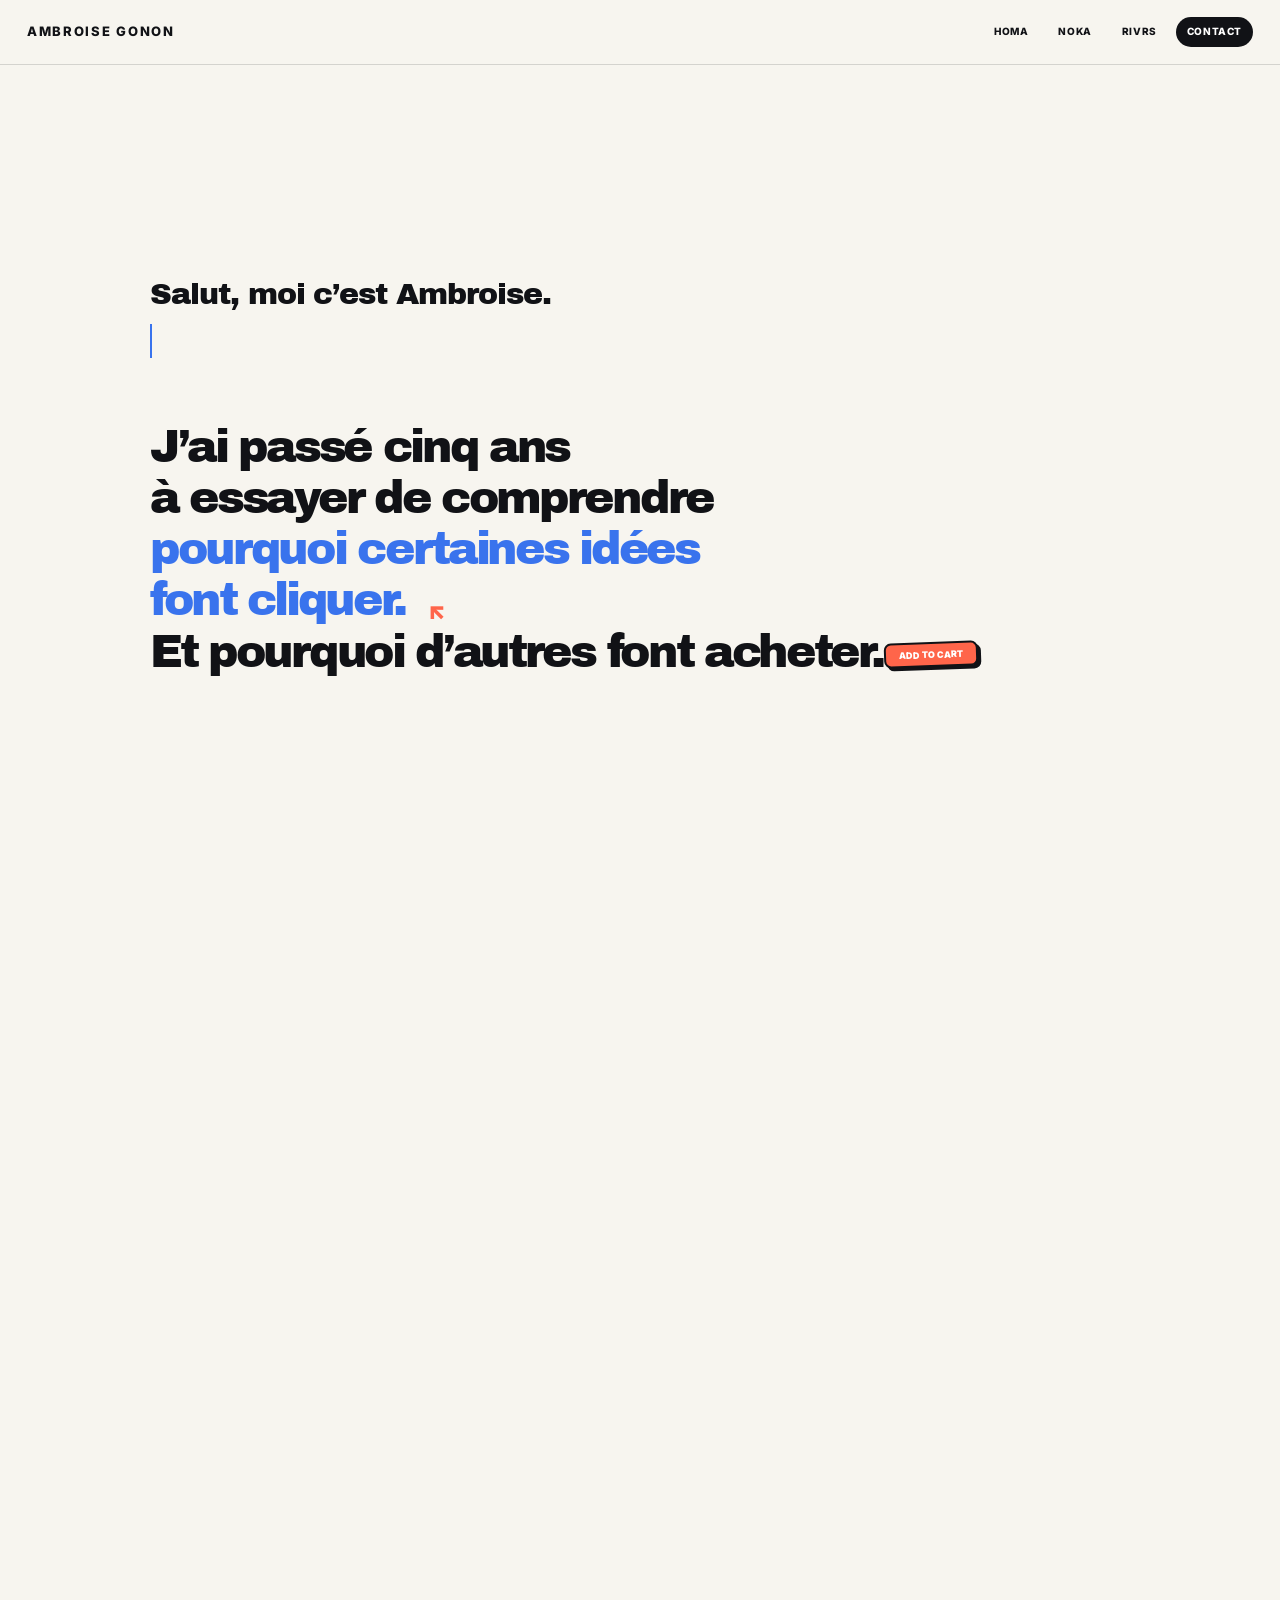
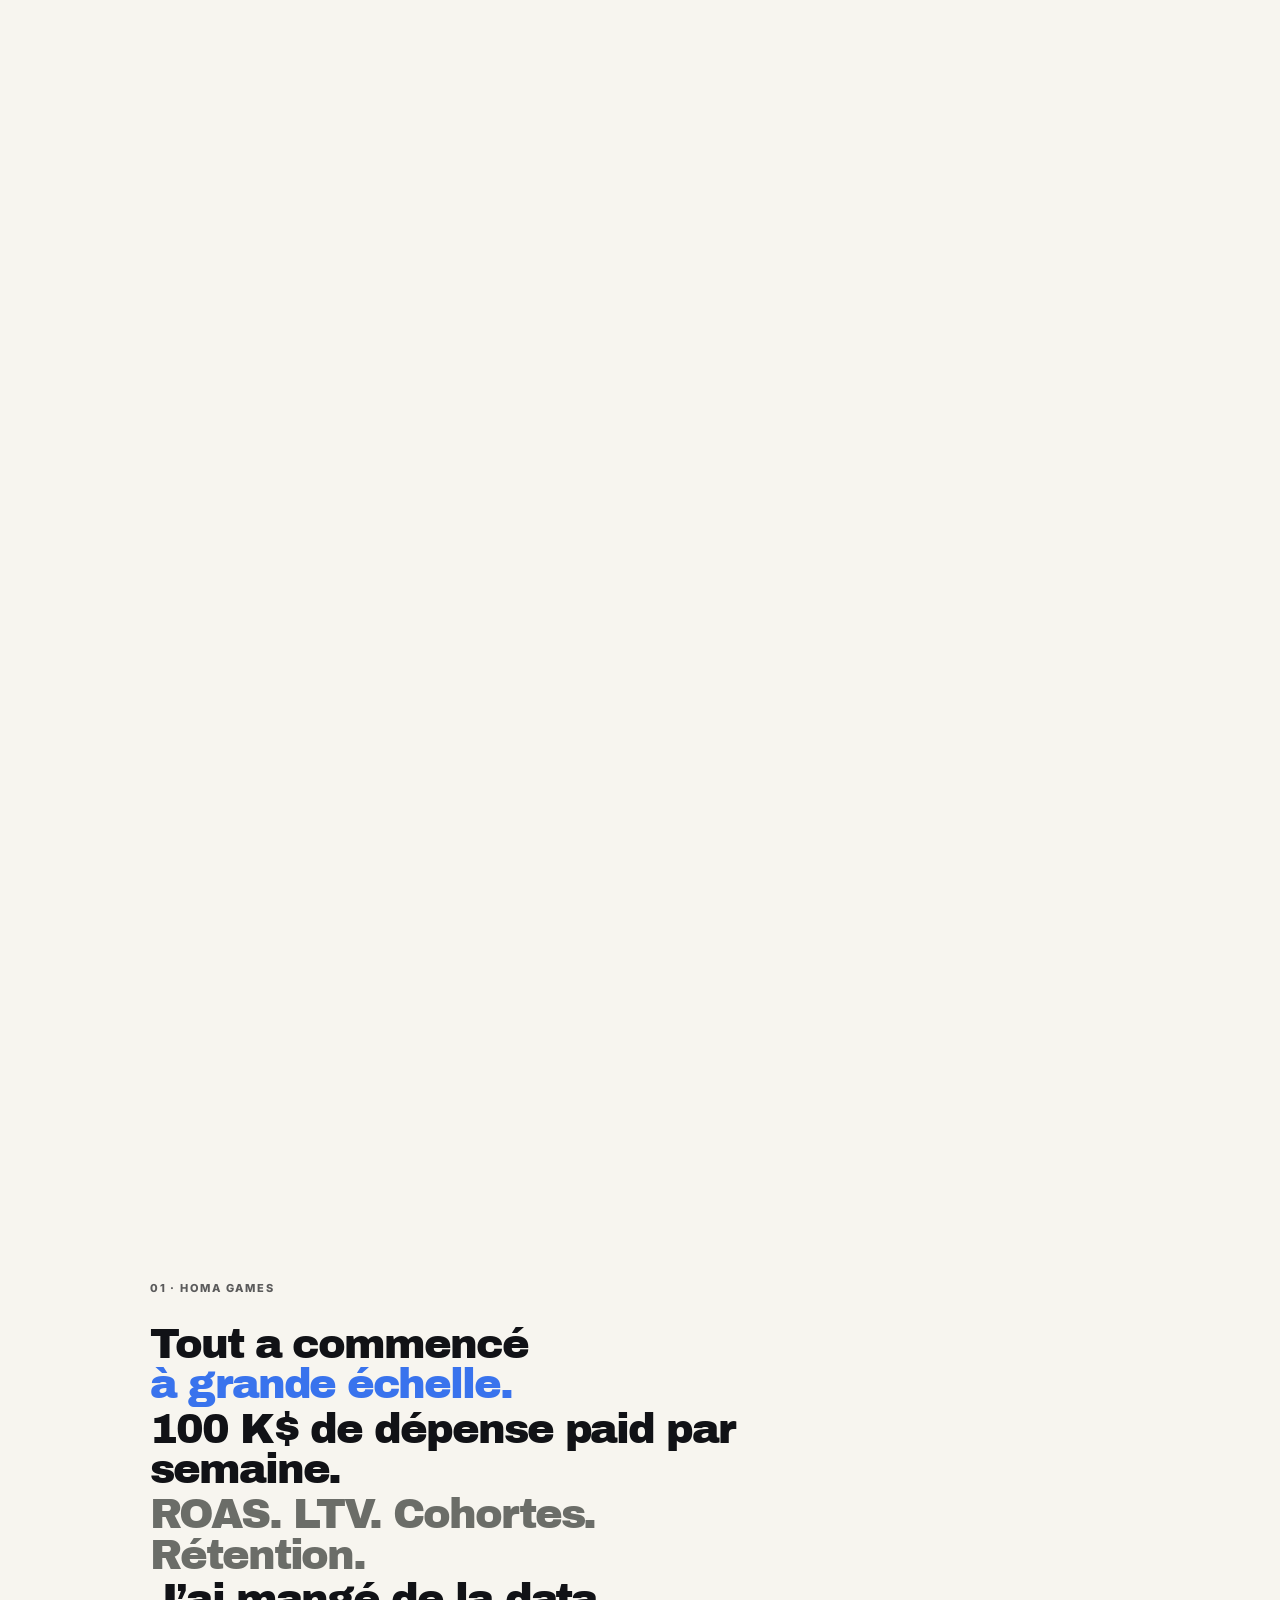
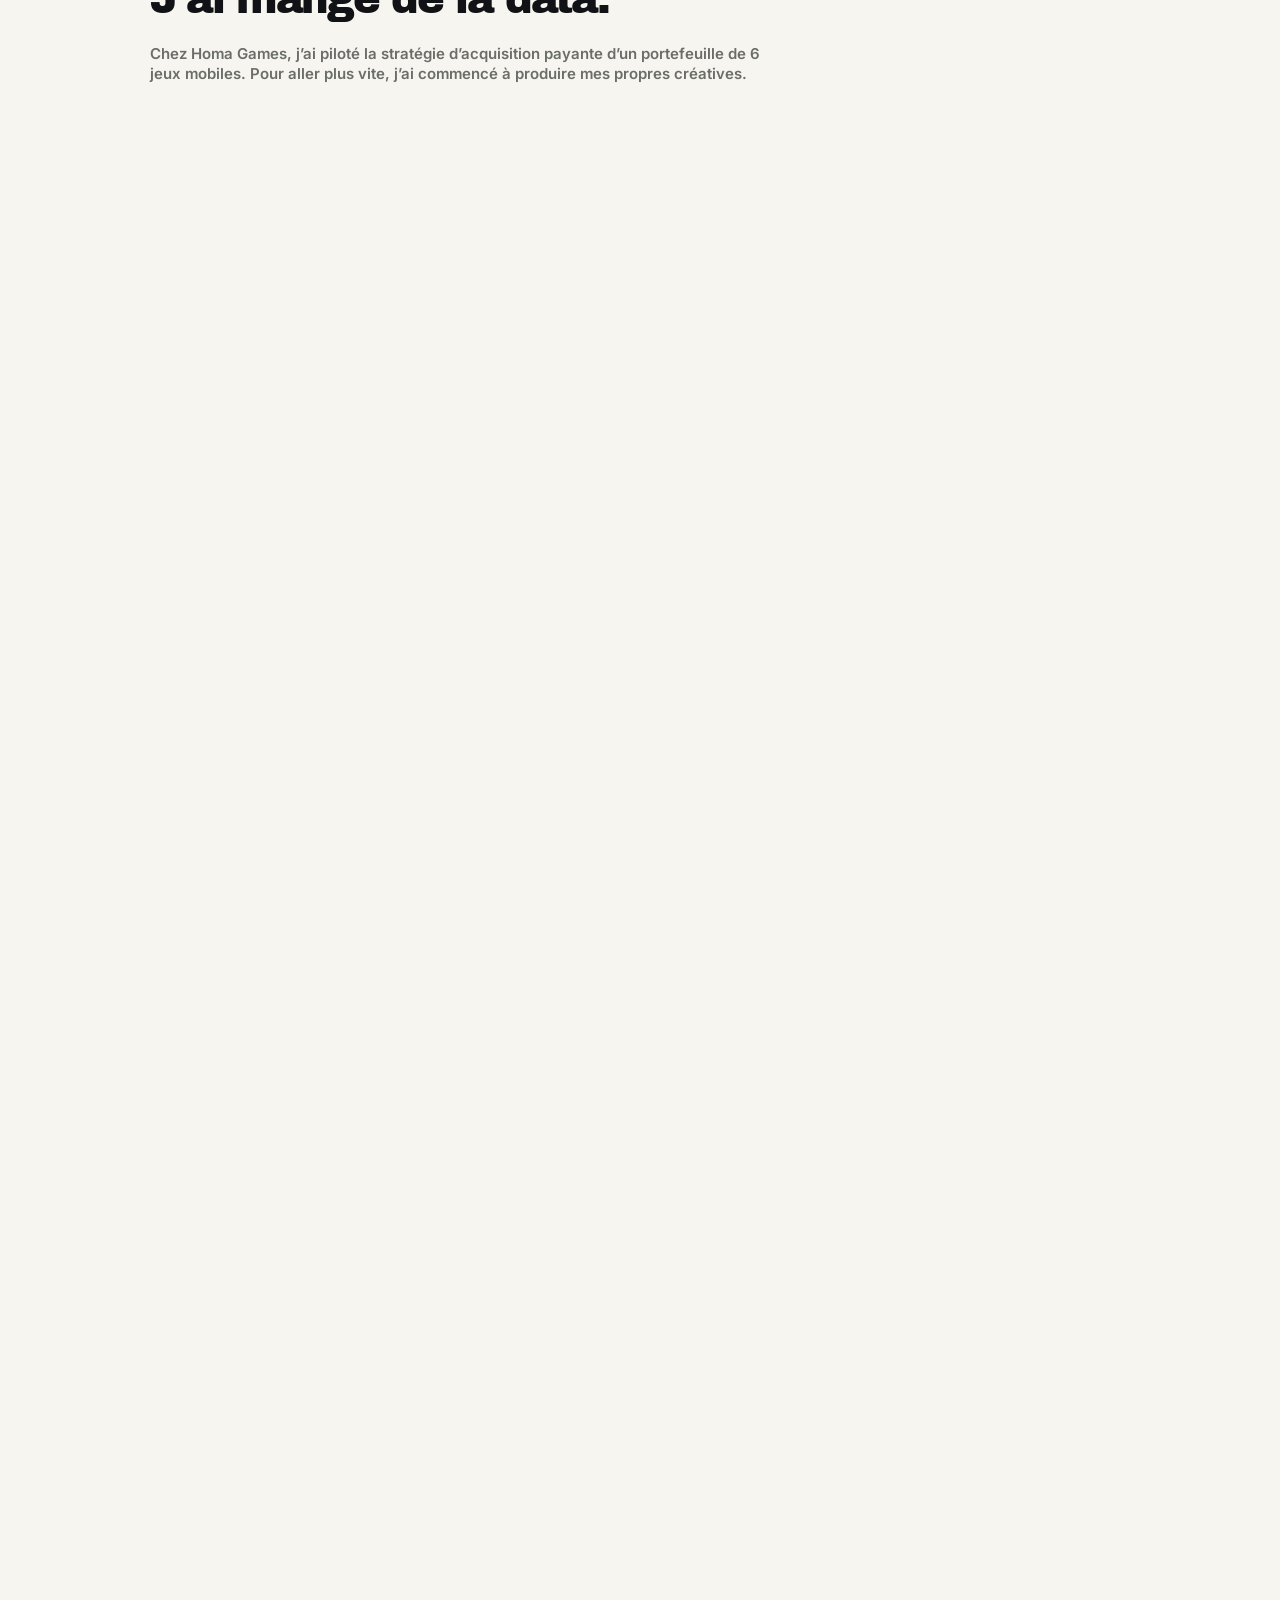
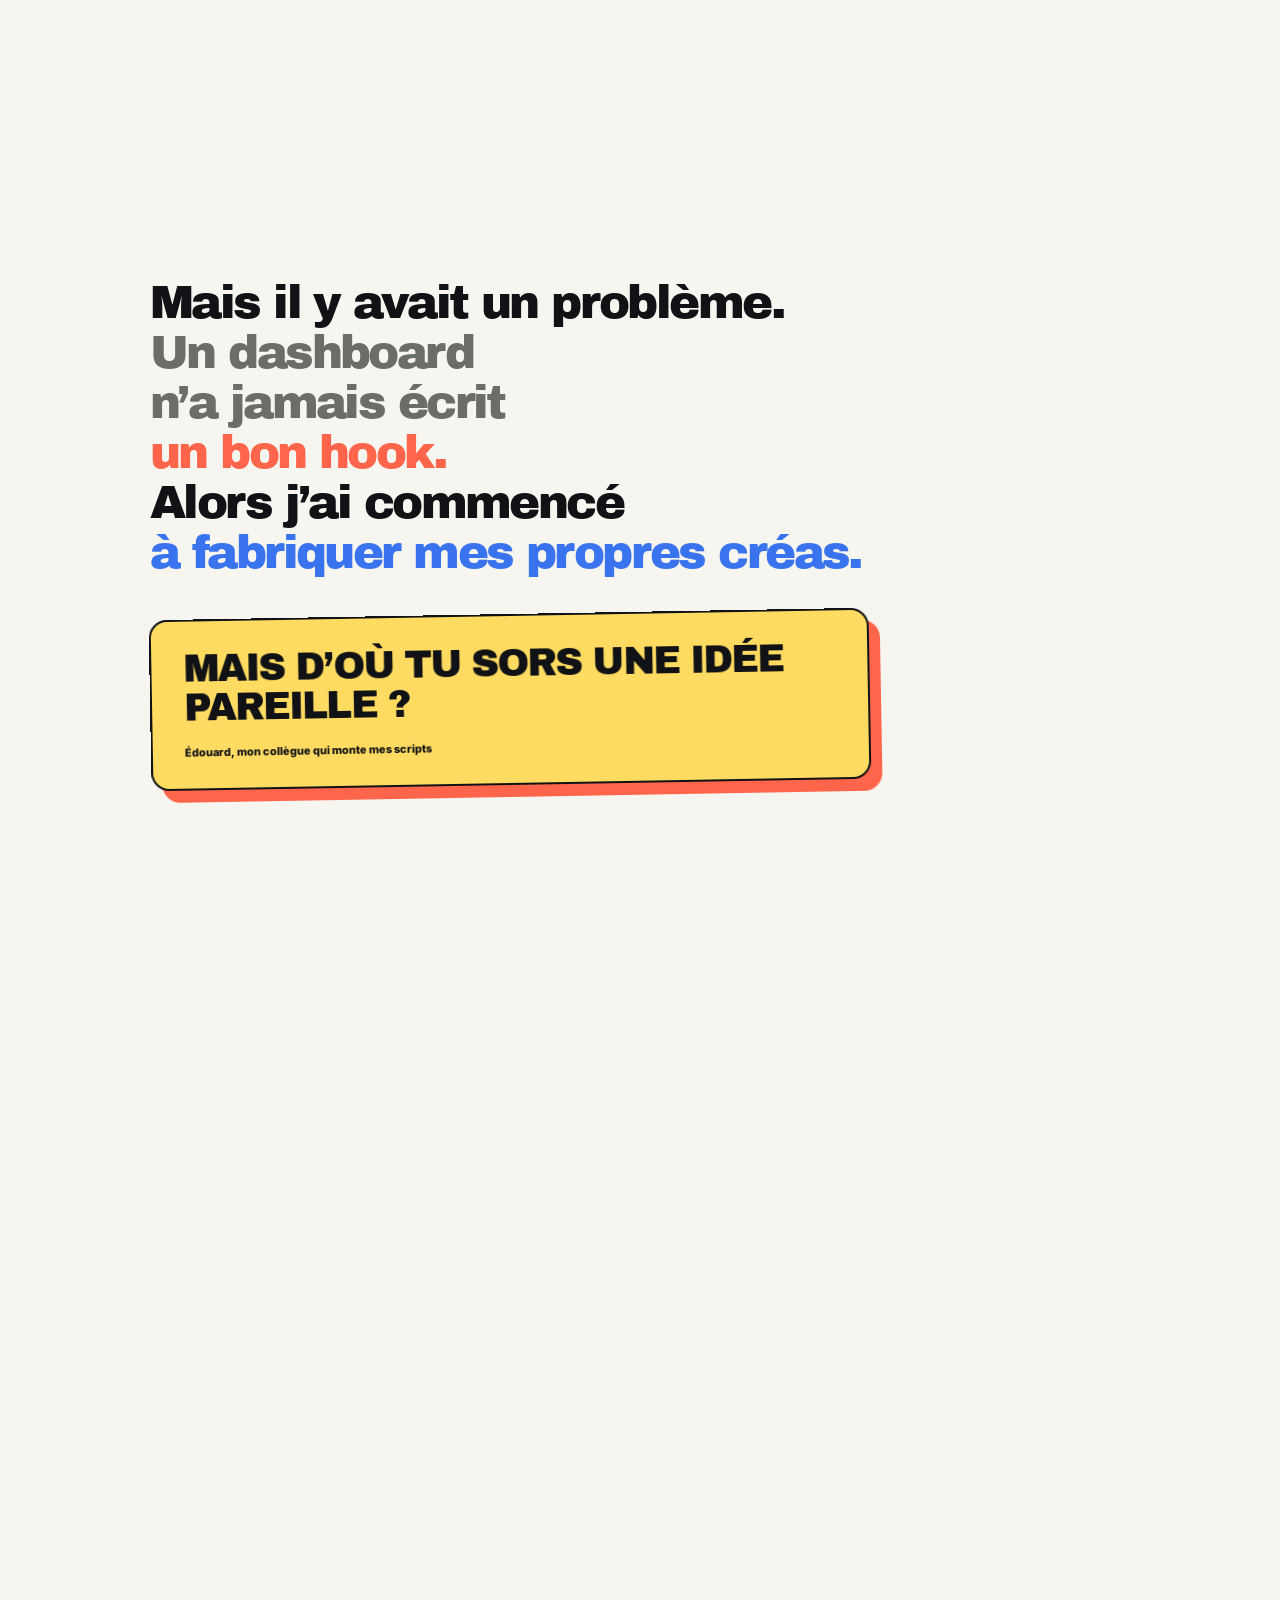
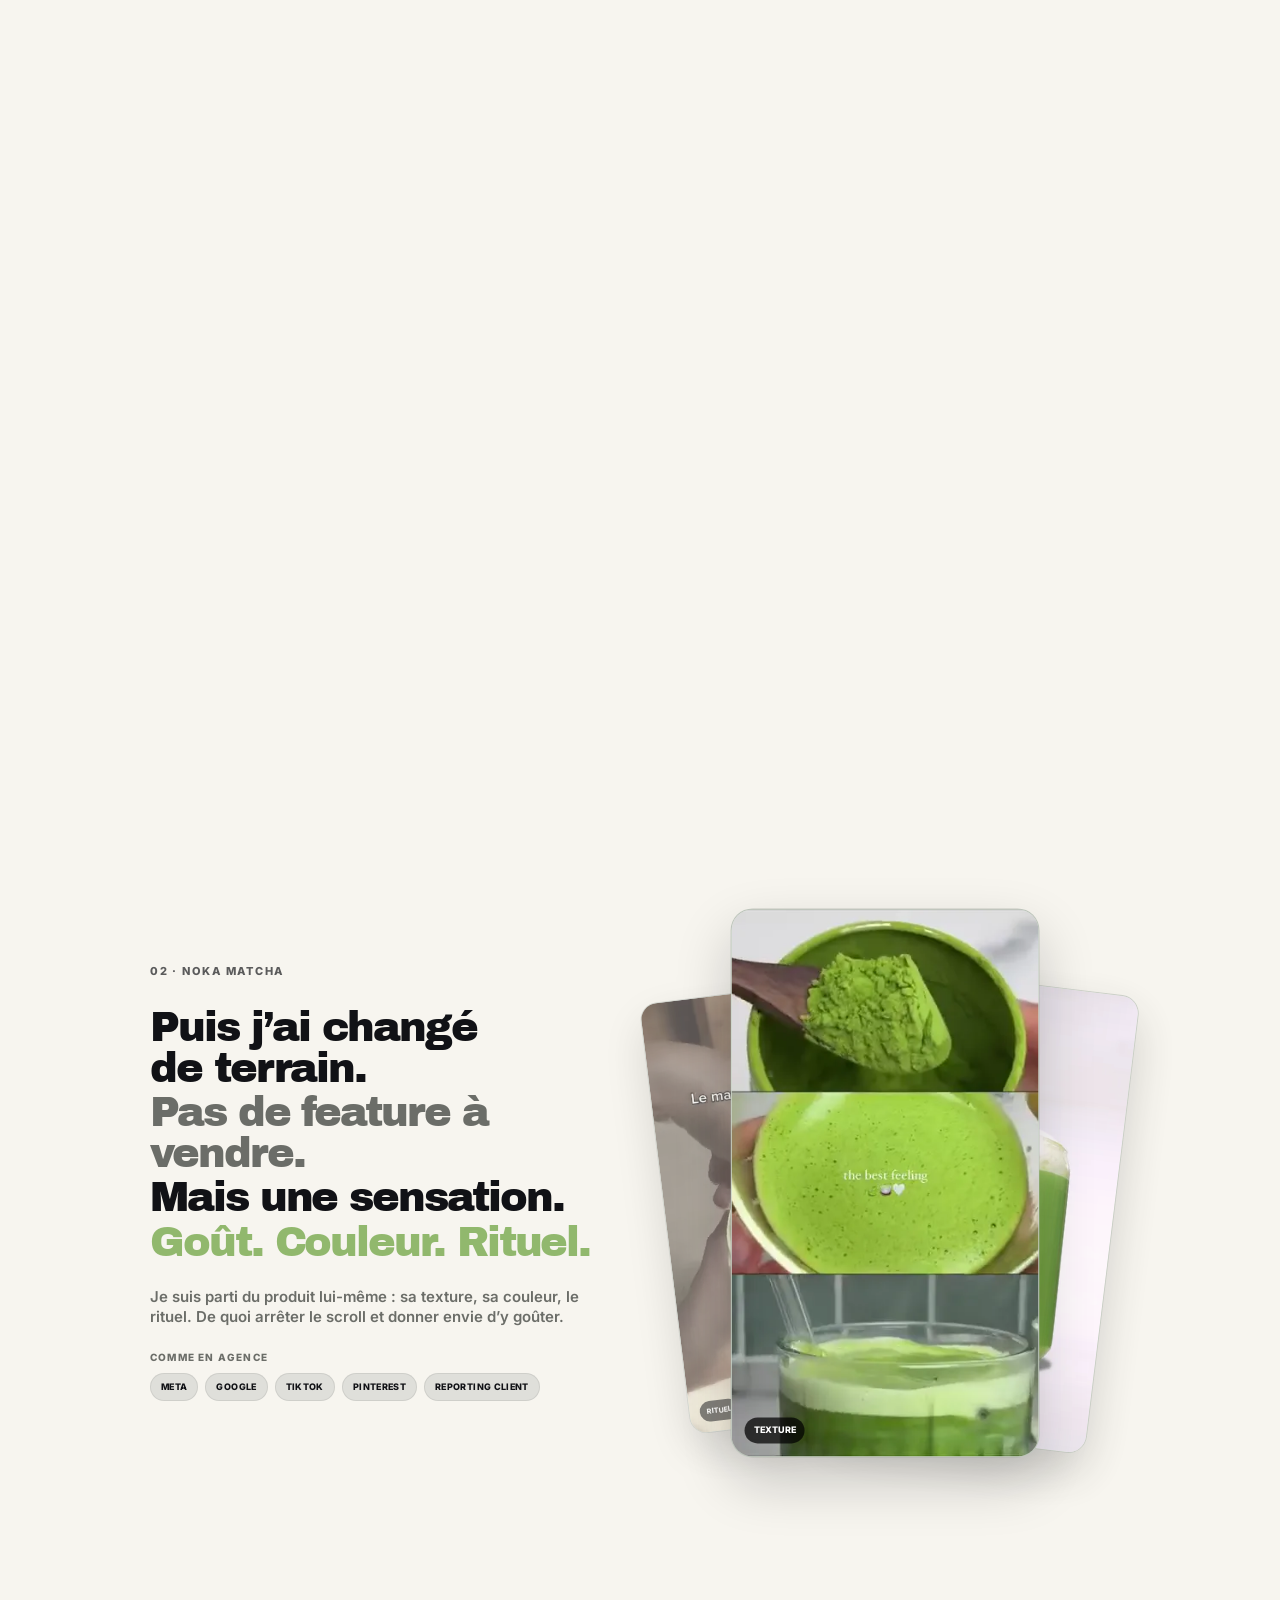
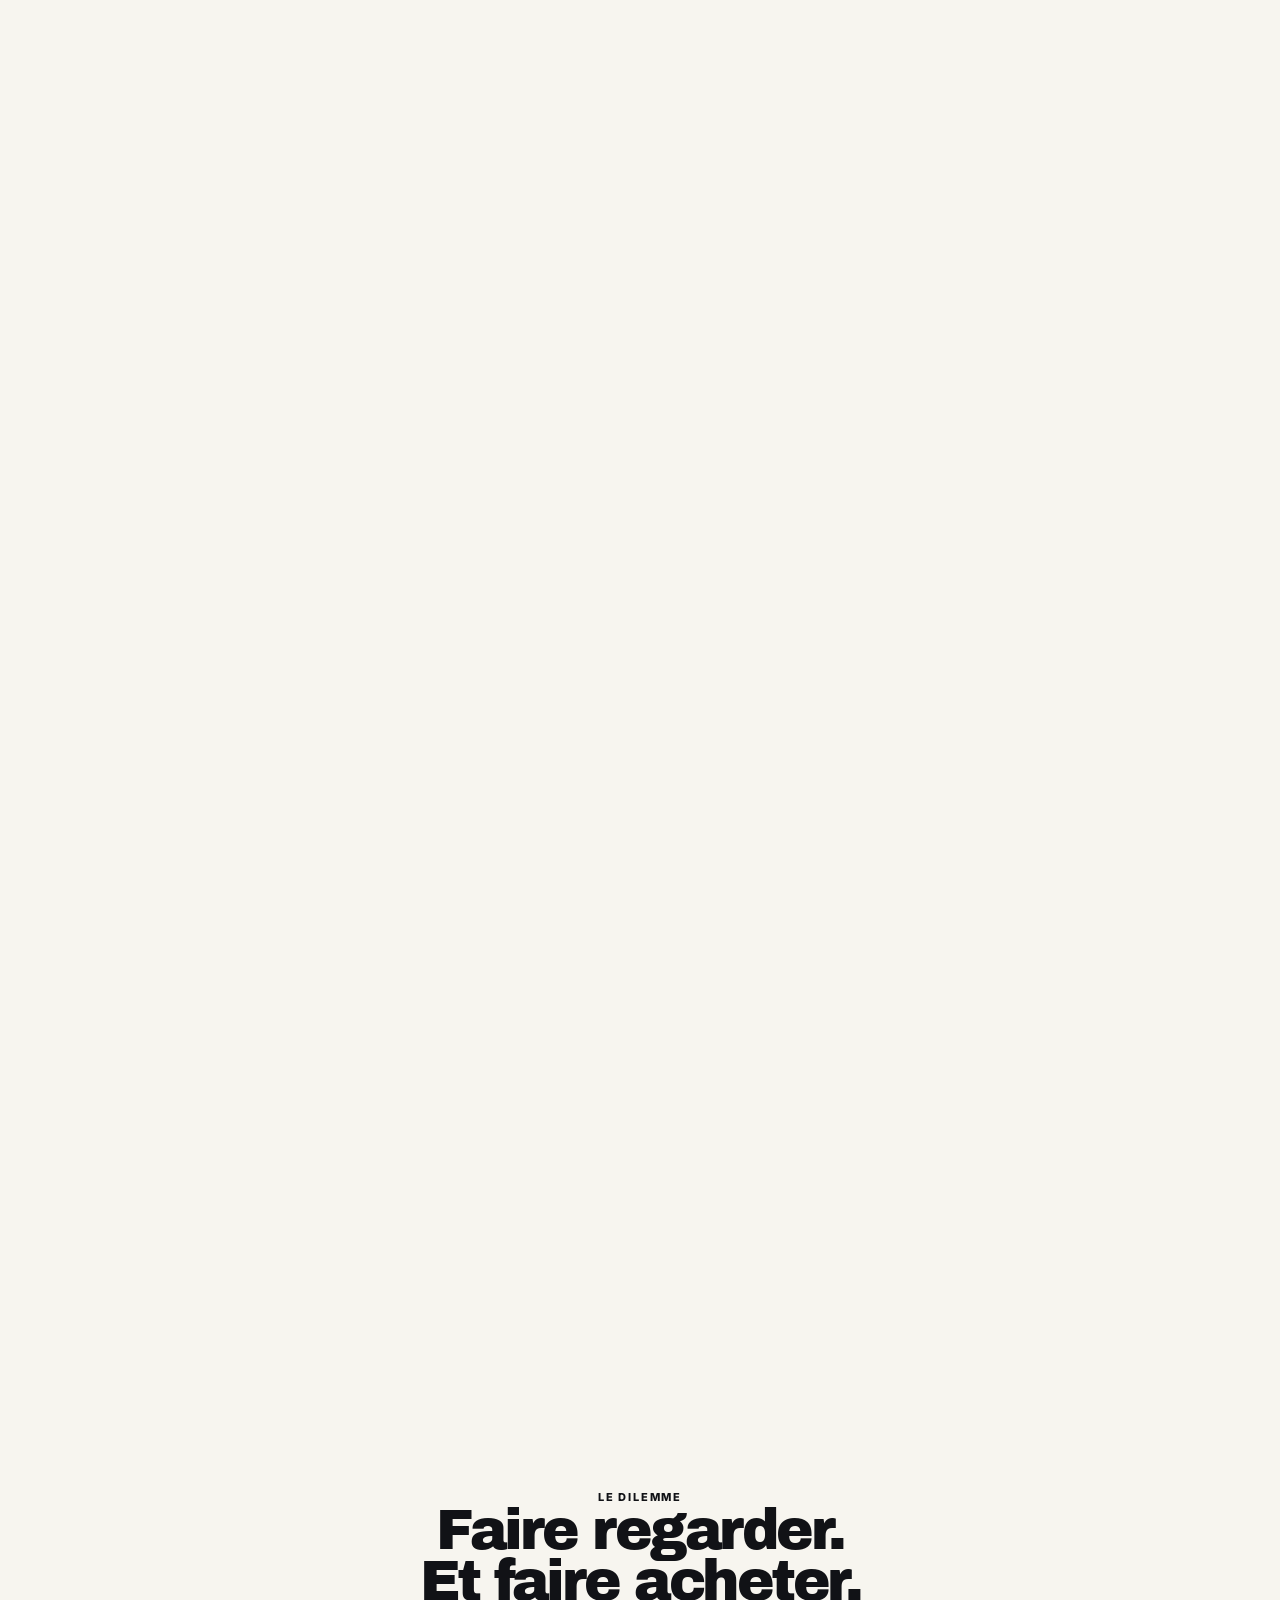
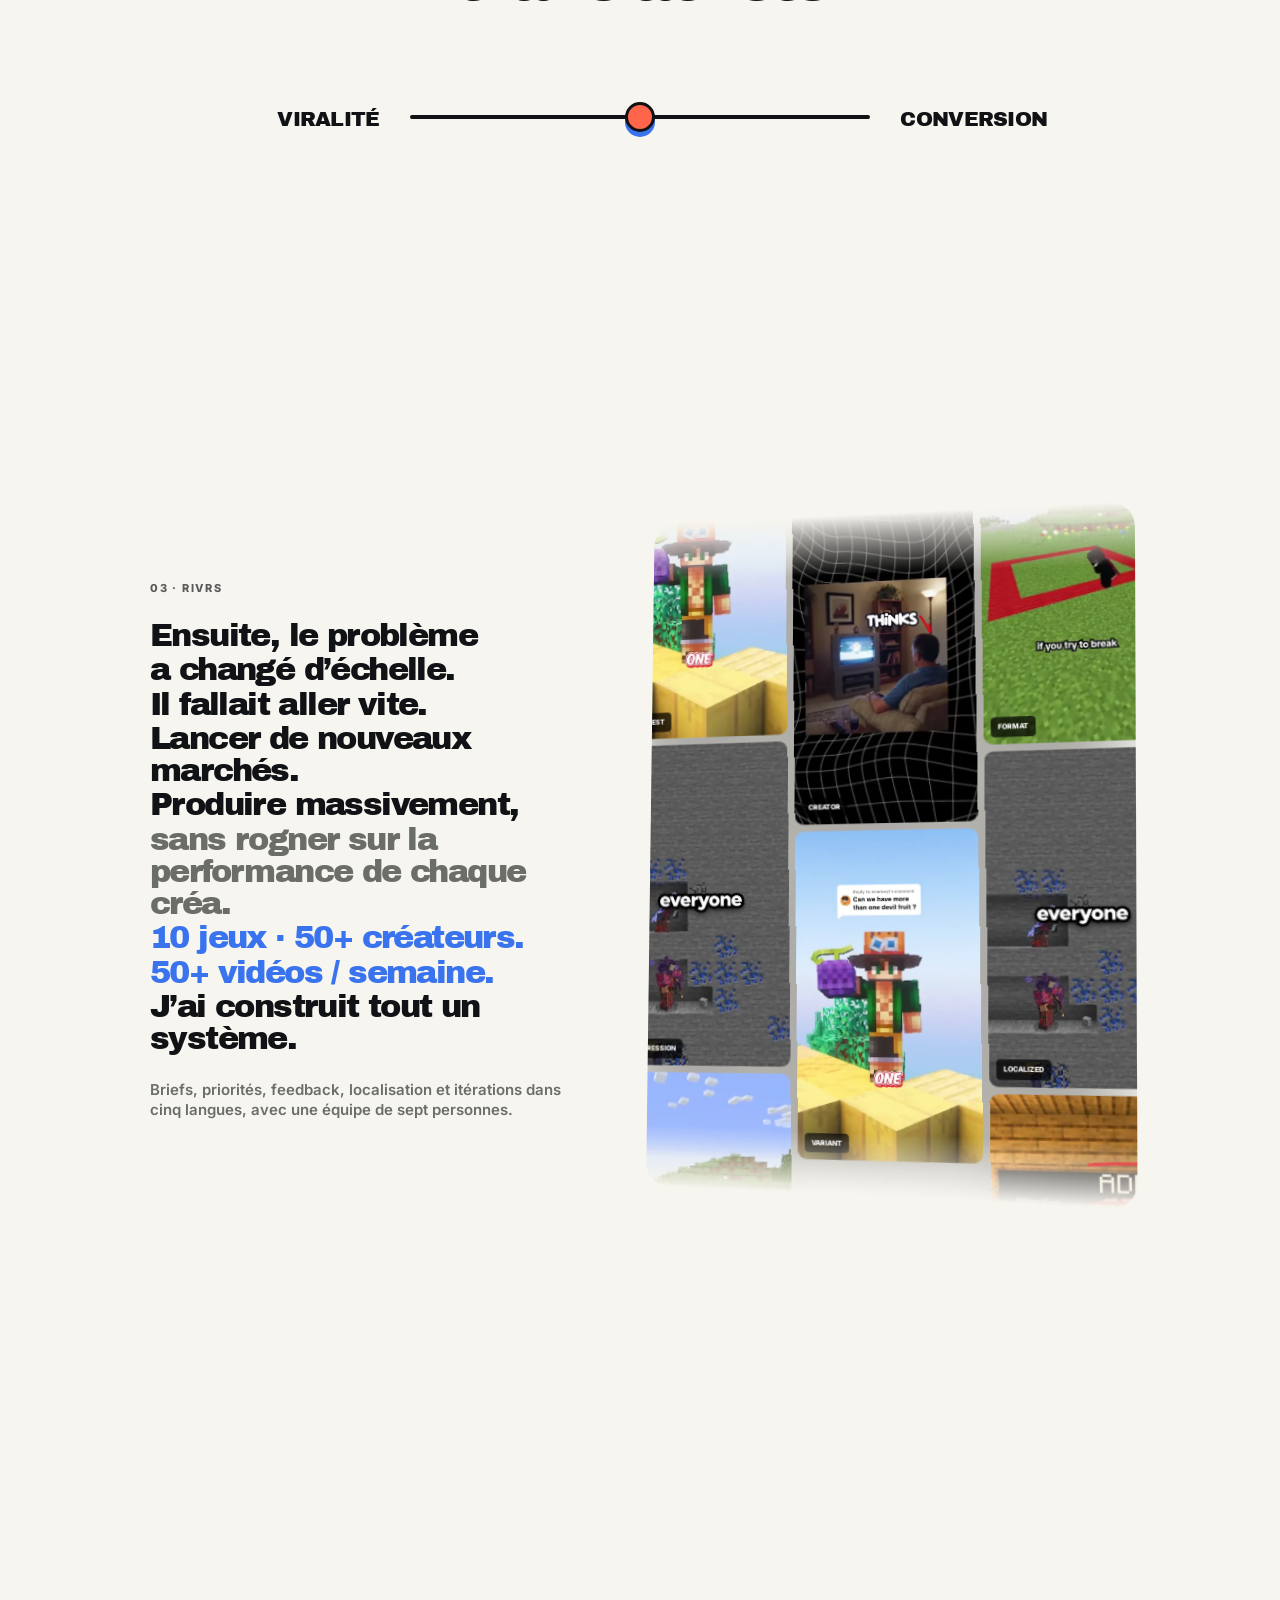
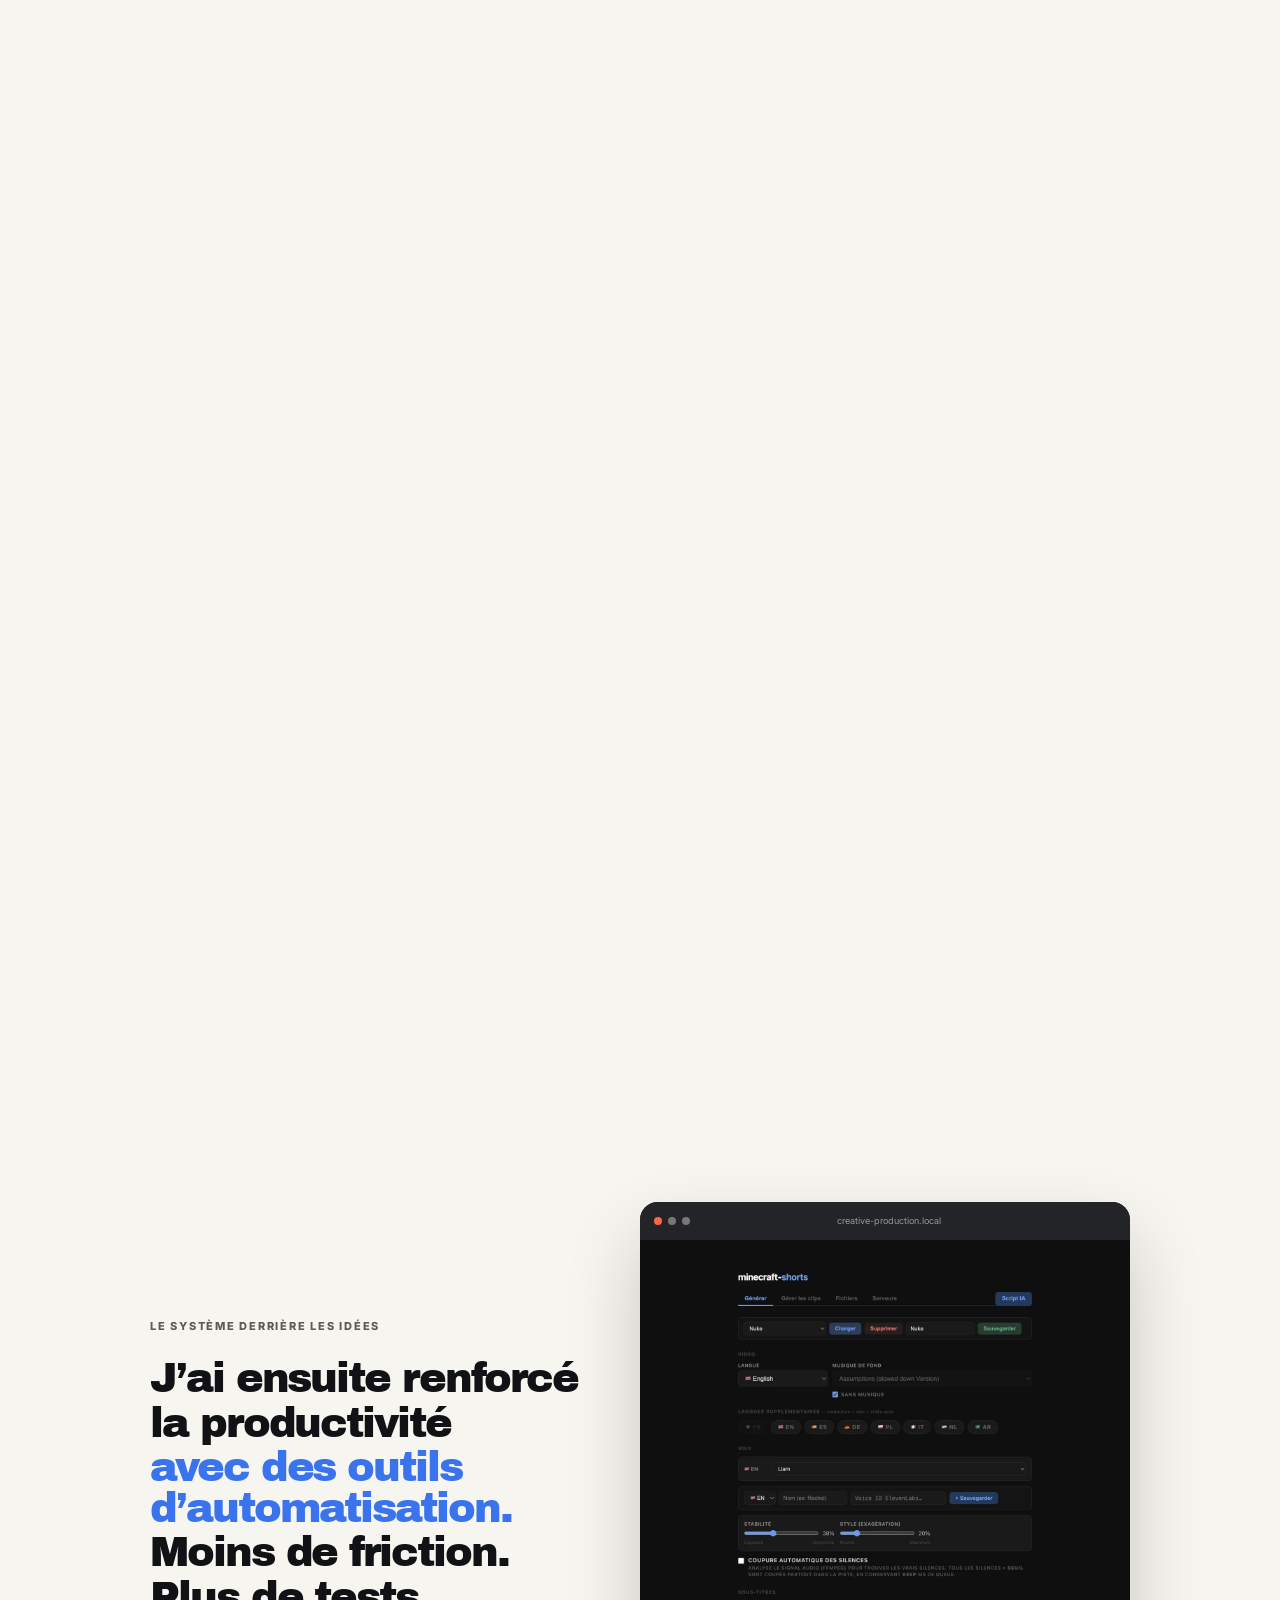
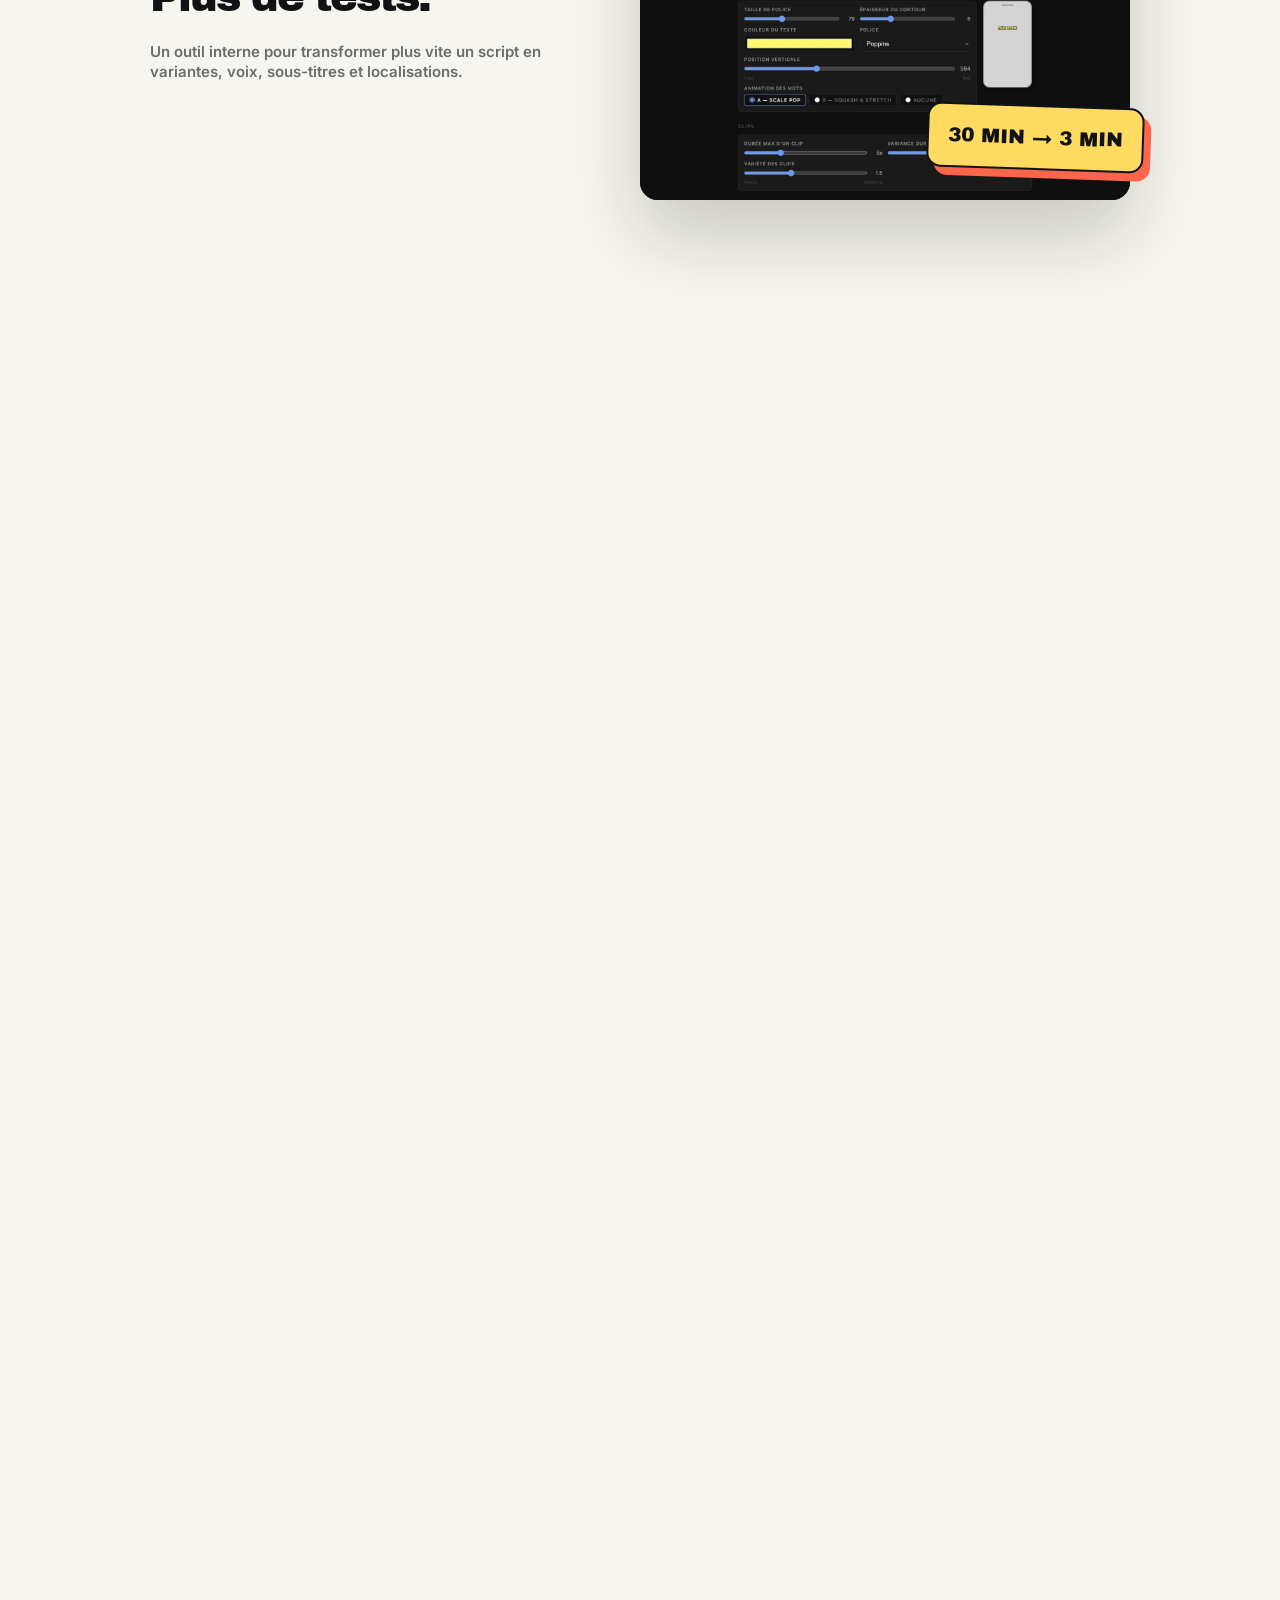
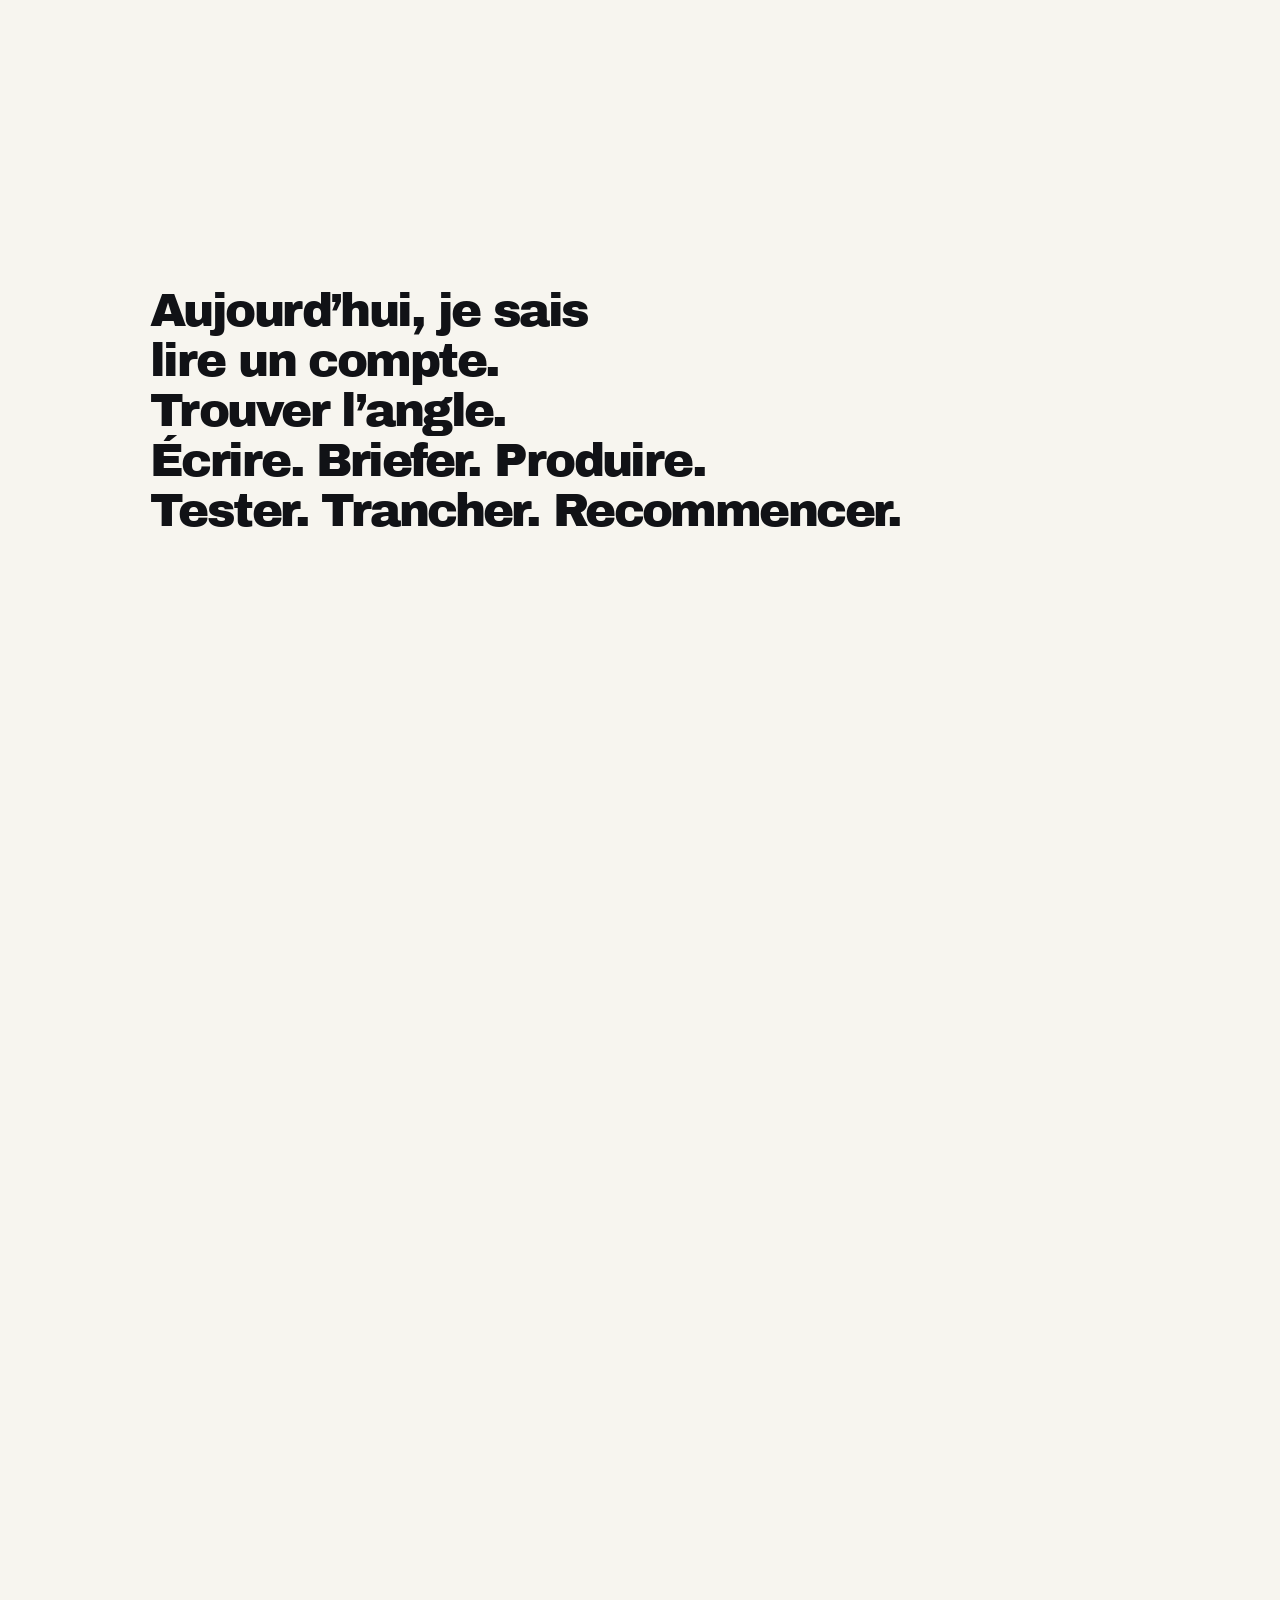
==== commit a5572a5b: "Polish Adtitude narrative hierarchy" ====
--- a/adtitude/index.html
+++ b/adtitude/index.html
@@ -15,12 +15,12 @@
     *{box-sizing:border-box}html{overflow-x:clip;scroll-behavior:smooth;background:var(--paper)}body{margin:0;overflow-x:clip;color:var(--ink);background:var(--paper);font-family:Inter,Arial,sans-serif;line-height:1.35}a{color:inherit}button,input{font:inherit;color:inherit}::selection{color:var(--ink);background:var(--yellow)}:focus-visible{outline:3px solid var(--blue);outline-offset:4px}.shell{width:min(1240px,calc(100% - 56px));margin-inline:auto}.display{margin:0;font-family:"Archivo Black",Impact,sans-serif;font-weight:400;letter-spacing:-.062em;line-height:.91}.eyebrow{margin:0;font-size:11px;font-weight:800;letter-spacing:.16em;text-transform:uppercase}.blue{color:var(--blue)}.coral{color:var(--coral)}
     .topbar{position:fixed;z-index:100;inset:0 0 auto;display:flex;align-items:center;justify-content:space-between;padding:17px 27px;color:var(--ink);background:rgba(247,245,239,.84);border-bottom:1px solid var(--line);backdrop-filter:blur(14px)}.brand{font-size:13px;font-weight:800;letter-spacing:.13em;text-decoration:none}.nav{display:flex;align-items:center;gap:8px}.nav a{padding:8px 11px;border-radius:999px;font-size:10px;font-weight:800;letter-spacing:.06em;text-decoration:none;text-transform:uppercase}.nav a:last-child{color:#fff;background:var(--ink)}.progress{position:fixed;z-index:110;top:0;left:0;width:100%;height:3px;transform:scaleX(0);transform-origin:left;background:var(--coral)}
     .chapter{--chapter-bg:var(--paper);--chapter-ink:var(--ink);position:relative;min-height:250vh;color:var(--chapter-ink);background:var(--chapter-bg)}.chapter.dark{--chapter-bg:var(--ink);--chapter-ink:#fff}.chapter.blue-bg{--chapter-bg:var(--blue);--chapter-ink:#fff}.chapter-stage{position:sticky;top:0;display:grid;align-items:center;min-height:100svh;padding:100px 0 55px;overflow:hidden}.chapter-stage>.shell{width:min(980px,calc(100% - 64px))}.chapter-layout{display:grid;grid-template-columns:minmax(0,.95fr) minmax(340px,1.05fr);gap:46px;align-items:center}.chapter-copy{position:relative;z-index:5}.chapter-copy .eyebrow{margin-bottom:24px;opacity:.68}.script{display:flex;flex-direction:column;align-items:flex-start;gap:.09em;margin:0}.beat{--r:0;--m:0;display:block;opacity:var(--r);filter:none;transform:translate3d(0,calc((1 - var(--m))*10px),0);transition:none}.script.large{font-family:"Archivo Black",Impact,sans-serif;font-size:clamp(38px,4.7vw,68px);font-weight:400;letter-spacing:-.055em;line-height:.95}.chapter-layout .script{font-family:"Archivo Black",Impact,sans-serif;font-size:clamp(28px,3.25vw,47px);font-weight:400;letter-spacing:-.05em;line-height:.98}.beat.soft{color:var(--muted)}.dark .beat.soft{color:#9ea19b}.beat.accent{color:var(--blue)}.dark .beat.accent{color:var(--yellow)}.beat.coral{color:var(--coral)}.chapter-note{--r:0;max-width:610px;margin:24px 0 0;opacity:var(--r);transform:none;color:var(--muted);font-size:15px;font-weight:600}.dark .chapter-note,.blue-bg .chapter-note{color:#c6c9c3}.chapter-visual{--vr:0;--vv:0;position:relative;opacity:var(--vv);transform:translate3d(0,calc((1 - var(--vr))*14px),0) scale(calc(.985 + var(--vr)*.015));filter:none;will-change:transform,opacity}.scroll-cue{position:absolute;right:28px;bottom:27px;display:flex;align-items:center;gap:10px;color:var(--muted);font-size:9px;font-weight:800;letter-spacing:.13em;text-transform:uppercase}.scroll-cue::after{content:"";width:42px;height:1px;background:currentColor;animation:pulse 1.8s ease-in-out infinite}@keyframes pulse{50%{transform:scaleX(.5);opacity:.45}}
-    .intro{min-height:290vh}.intro .script{max-width:900px}.intro .beat:first-child{margin-bottom:20px;font-size:.5em;letter-spacing:-.035em}.intro .beat:not(:first-child){font-size:.76em;line-height:1}.intro .beat:nth-of-type(5),.intro .beat:nth-of-type(6){color:var(--blue)}.opening-cue,.chapter-next{display:flex;flex-direction:column;align-items:flex-start;color:var(--muted);font-family:Inter,Arial,sans-serif;font-size:10px;font-weight:800;letter-spacing:.12em;text-transform:uppercase}.opening-cue{height:42px;margin:0 0 54px}.opening-cue::after,.chapter-next::after{content:"";width:2px;height:34px;background:var(--blue);transform-origin:top center;animation:cue-down 1.15s cubic-bezier(.2,.8,.2,1) infinite}.chapter-next{position:absolute;bottom:18px;left:50%;align-items:center;gap:9px;opacity:0;transform:translateX(-50%);color:var(--muted)}.chapter-next.is-visible{opacity:1}.chapter-next::after{background:var(--blue)}@keyframes cue-down{0%,100%{transform:scaleY(.3) translateY(0)}50%{transform:scaleY(1) translateY(6px)}}
+    .intro{min-height:290vh}.intro .script{max-width:900px}.intro .beat:first-child{margin-bottom:20px;font-size:.5em;letter-spacing:-.035em}.intro .beat:not(:first-child){font-size:.76em;line-height:1}.intro .beat:nth-of-type(5),.intro .beat:nth-of-type(6){color:var(--blue)}.chapter:not(.intro) .script.large{font-size:clamp(30px,3.65vw,52px);line-height:.98}.beat.matcha{color:#91b86d}.opening-cue,.chapter-next{display:flex;flex-direction:column;align-items:flex-start;color:var(--muted);font-family:Inter,Arial,sans-serif;font-size:10px;font-weight:800;letter-spacing:.12em;text-transform:uppercase}.opening-cue{height:42px;margin:0 0 54px}.opening-cue::after,.chapter-next::after{content:"";width:2px;height:34px;background:var(--blue);transform-origin:top center;animation:cue-down 1.15s cubic-bezier(.2,.8,.2,1) infinite}.chapter-next{position:absolute;bottom:18px;left:50%;align-items:center;gap:9px;opacity:0;transform:translateX(-50%);color:var(--muted)}.chapter-next.is-visible{opacity:1}.chapter-next::after{background:var(--blue)}@keyframes cue-down{0%,100%{transform:scaleY(.3) translateY(0)}50%{transform:scaleY(1) translateY(6px)}}
     .click-cursor,.cart-action{display:inline-grid;place-items:center;vertical-align:middle;margin-left:.2em;font-family:Inter,Arial,sans-serif;letter-spacing:0}.click-cursor{position:relative;width:30px;height:30px}.click-cursor::before{content:"↖";color:var(--coral);font-size:24px;font-weight:900;line-height:1;transform:translate(8px,8px)}.click-cursor::after{content:"";position:absolute;top:0;left:0;width:13px;height:13px;border:2px solid var(--coral);border-radius:50%;opacity:0}.beat.is-visible .click-cursor::before{animation:cursor-tap 1.15s .08s cubic-bezier(.2,.8,.2,1) both}.beat.is-visible .click-cursor::after{animation:click-ring 1.15s .36s ease-out both}.cart-action{min-width:94px;padding:6px 9px;color:#fff;background:var(--coral);border:2px solid var(--ink);border-radius:7px;box-shadow:3px 3px 0 var(--ink);font-size:9px;font-weight:900;line-height:1;white-space:nowrap;transform:rotate(-2deg)}.beat.is-visible .cart-action{animation:add-cart 1.05s .08s cubic-bezier(.2,.8,.2,1) both}@keyframes cursor-tap{0%{transform:translate(16px,16px)}45%,62%{transform:translate(1px,1px) scale(.82)}100%{transform:translate(4px,4px)}}@keyframes click-ring{0%{opacity:0;transform:scale(.3)}20%{opacity:1}100%{opacity:0;transform:scale(2)}}@keyframes add-cart{0%{transform:translateY(11px) rotate(-2deg) scale(.82)}45%{transform:translateY(0) rotate(-2deg) scale(1.08)}62%{transform:translateY(2px) rotate(-2deg) scale(.94)}100%{transform:translateY(0) rotate(-2deg) scale(1)}}
     #rivrs .script{gap:.06em;font-size:clamp(23px,2.5vw,36px);line-height:1.01}#homa .chapter-stage{isolation:isolate}.homa-layout{position:relative;z-index:5}.homa-layout .chapter-copy{width:min(650px,68vw)}.homa-layout .script{font-family:"Archivo Black",Impact,sans-serif;font-size:clamp(28px,3.25vw,47px);font-weight:400;letter-spacing:-.05em;line-height:.98}.data-field{position:absolute;inset:64px 0 0;overflow:hidden;opacity:0;pointer-events:none}.data-field.is-visible{opacity:1}.data-field--back{z-index:1}.data-field--middle{z-index:3}.data-field--front{z-index:7}.datum{--top:50%;--scale:1;position:absolute;top:var(--top);left:100%;display:grid;place-items:center;padding:8px 11px;color:var(--ink);background:#d7d8db;border:2px solid #35373b;border-radius:8px;box-shadow:3px 3px 0 #35373b;font-size:11px;font-weight:900;white-space:nowrap;will-change:transform}.data-field--back .datum{opacity:.28;filter:blur(2px);border-width:1px;box-shadow:none;font-size:8px}.data-field--middle .datum{opacity:.64;filter:blur(.35px);font-size:10px}.data-field--front .datum{padding:11px 14px;border-width:3px;box-shadow:5px 5px 0 rgba(17,18,22,.18);font-size:14px}.datum:nth-child(3n+2){background:#f1f1ef}.datum:nth-child(3n){color:#fff;background:#777b82}
-    .pivot-card{max-width:720px;margin-top:38px;padding:28px 32px;background:var(--yellow);border:2px solid var(--ink);border-radius:18px;box-shadow:11px 12px 0 var(--coral);transform:rotate(-1deg)}.pivot-card blockquote{margin:0;font-family:"Archivo Black",Impact,sans-serif;font-size:clamp(25px,3.5vw,48px);letter-spacing:-.055em;line-height:1;text-transform:uppercase}.pivot-card cite{display:block;margin-top:18px;font-size:11px;font-style:normal;font-weight:800}
-    .noka-deck{position:relative;width:min(100%,520px);height:min(72svh,620px);margin-inline:auto}.noka-card{position:absolute;top:50%;left:50%;width:63%;padding:0;overflow:hidden;aspect-ratio:9/16;background:#dce5d8;border:1px solid var(--line);border-radius:22px;box-shadow:0 24px 56px rgba(16,17,20,.2);transition:transform .45s cubic-bezier(.2,.72,.2,1),filter .3s,opacity .3s}.noka-card video{display:block;width:100%;height:100%;object-fit:cover}.noka-card span{position:absolute;bottom:13px;left:13px;padding:7px 9px;color:#fff;background:rgba(0,0,0,.72);border-radius:999px;font-size:9px;font-weight:800}.noka-card.is-active{z-index:3;transform:translate(-50%,-50%)}.noka-card.is-left{z-index:1;opacity:.65;filter:saturate(.7);transform:translate(-82%,-46%) rotate(-7deg) scale(.79)}.noka-card.is-right{z-index:2;opacity:.82;filter:saturate(.88);transform:translate(-18%,-45%) rotate(7deg) scale(.84)}.noka-proof{display:flex;flex-wrap:wrap;gap:7px;margin-top:25px}.noka-proof span{padding:7px 10px;color:var(--ink);background:var(--yellow);border-radius:999px;font-size:9px;font-weight:800;letter-spacing:.04em}
-    .balance{padding:130px 0;background:var(--paper);overflow:hidden}.balance-layout{display:flex;flex-direction:column;align-items:center;text-align:center}.balance h2{max-width:920px;font-size:clamp(42px,6vw,82px)}.balance-scale{--viral-shift:0px;--conversion-shift:0px;--viral-y:0px;--conversion-y:0px;--amp-shift:0px;--amp-opacity:0;position:relative;width:clamp(310px,36vw,520px);margin-top:92px}.balance-label{position:absolute;top:50%;z-index:2;font-family:"Archivo Black",Impact,sans-serif;font-size:clamp(16px,1.6vw,22px);letter-spacing:-.035em;text-transform:uppercase;white-space:nowrap;pointer-events:none;transition:transform .5s cubic-bezier(.16,.82,.22,1)}.balance-label--viral{left:0;transform:translate(calc(-100% - 30px + var(--viral-shift)),calc(-50% + var(--viral-y)))}.balance-label--conversion{right:0;transform:translate(calc(100% + 30px + var(--conversion-shift)),calc(-50% + var(--conversion-y)))}.balance-amp{position:absolute;z-index:4;top:50%;left:50%;opacity:var(--amp-opacity);font-family:"Archivo Black",Impact,sans-serif;font-size:20px;transform:translate(calc(-50% + var(--amp-shift)),-50%);pointer-events:none}.balance-scale.is-dragging .balance-label{transition-duration:.1s}.balance-scale input{position:relative;z-index:3;width:100%;height:36px;margin:0;appearance:none;background:transparent;cursor:grab;touch-action:none}.balance-scale input::-webkit-slider-runnable-track{height:4px;background:var(--ink);border-radius:999px}.balance-scale input::-webkit-slider-thumb{width:30px;height:30px;margin-top:-13px;appearance:none;background:var(--coral);border:3px solid var(--ink);border-radius:50%;box-shadow:0 5px 0 var(--blue)}.balance-result{min-height:34px;margin:56px 0 0;opacity:0;transform:translateY(8px);font-family:"Archivo Black",Impact,sans-serif;font-size:clamp(24px,3vw,40px);letter-spacing:-.05em;text-transform:uppercase;transition:.3s}.balance-result.is-visible{opacity:1;transform:none}.balance-result small{font-size:.48em}
+    .pivot-card{max-width:720px;margin-top:38px;padding:28px 32px;background:var(--yellow);border:2px solid var(--ink);border-radius:18px;box-shadow:11px 12px 0 var(--coral);transform:rotate(-1deg)}.pivot-card blockquote{margin:0;font-family:"Archivo Black",Impact,sans-serif;font-size:clamp(24px,3vw,42px);letter-spacing:-.05em;line-height:1.02;text-transform:uppercase}.pivot-card cite{display:block;margin-top:18px;font-size:11px;font-style:normal;font-weight:800}
+    .noka-deck{position:relative;width:min(100%,520px);height:min(72svh,620px);margin-inline:auto}.noka-card{position:absolute;top:50%;left:50%;width:63%;padding:0;overflow:hidden;aspect-ratio:9/16;background:#dce5d8;border:1px solid var(--line);border-radius:22px;box-shadow:0 24px 56px rgba(16,17,20,.2);transition:transform .45s cubic-bezier(.2,.72,.2,1),filter .3s,opacity .3s}.noka-card video{display:block;width:100%;height:100%;object-fit:cover}.noka-card span{position:absolute;bottom:13px;left:13px;padding:7px 9px;color:#fff;background:rgba(0,0,0,.72);border-radius:999px;font-size:9px;font-weight:800}.noka-card.is-active{z-index:3;transform:translate(-50%,-50%)}.noka-card.is-left{z-index:1;opacity:.65;filter:saturate(.7);transform:translate(-82%,-46%) rotate(-7deg) scale(.79)}.noka-card.is-right{z-index:2;opacity:.82;filter:saturate(.88);transform:translate(-18%,-45%) rotate(7deg) scale(.84)}.proof-label{margin:24px 0 8px;color:var(--muted);font-size:10px;font-weight:800;letter-spacing:.12em;text-transform:uppercase}.noka-proof{display:flex;flex-wrap:wrap;gap:7px;margin-top:0}.noka-proof span{padding:7px 10px;color:var(--ink);background:#dfdfda;border:1px solid rgba(17,18,22,.08);border-radius:999px;font-size:9px;font-weight:800;letter-spacing:.04em}
+    .balance{padding:130px 0;background:var(--paper);overflow:hidden}.balance-layout{display:flex;flex-direction:column;align-items:center;text-align:center}.balance h2{max-width:920px;font-size:clamp(36px,4.4vw,60px)}.balance-scale{--viral-shift:0px;--conversion-shift:0px;--viral-y:0px;--conversion-y:0px;--amp-shift:0px;--amp-opacity:0;position:relative;width:clamp(310px,36vw,520px);margin-top:92px}.balance-label{position:absolute;top:50%;z-index:2;font-family:"Archivo Black",Impact,sans-serif;font-size:clamp(16px,1.6vw,22px);letter-spacing:-.035em;text-transform:uppercase;white-space:nowrap;pointer-events:none;transition:transform .5s cubic-bezier(.16,.82,.22,1)}.balance-label--viral{left:0;transform:translate(calc(-100% - 30px + var(--viral-shift)),calc(-50% + var(--viral-y)))}.balance-label--conversion{right:0;transform:translate(calc(100% + 30px + var(--conversion-shift)),calc(-50% + var(--conversion-y)))}.balance-amp{position:absolute;z-index:4;top:50%;left:50%;padding:0 12px;opacity:var(--amp-opacity);background:var(--paper);font-family:"Archivo Black",Impact,sans-serif;font-size:20px;transform:translate(calc(-50% + var(--amp-shift)),-50%);pointer-events:none}.balance-scale.is-dragging .balance-label{transition-duration:.1s}.balance-scale input{position:relative;z-index:3;width:100%;height:36px;margin:0;appearance:none;background:transparent;cursor:grab;touch-action:none}.balance-scale input::-webkit-slider-runnable-track{height:4px;background:var(--ink);border-radius:999px}.balance-scale input::-webkit-slider-thumb{width:30px;height:30px;margin-top:-13px;appearance:none;background:var(--coral);border:3px solid var(--ink);border-radius:50%;box-shadow:0 5px 0 var(--blue)}.balance-result{min-height:34px;margin:56px 0 0;opacity:0;transform:translateY(8px);font-family:"Archivo Black",Impact,sans-serif;font-size:clamp(24px,3vw,38px);letter-spacing:-.045em;transition:.3s}.balance-result.is-visible{opacity:1;transform:none}
     .creative-window{height:min(76vh,720px);overflow:hidden;border-radius:var(--radius);filter:drop-shadow(-18px 25px 32px rgba(0,0,0,.32));perspective:1000px;transform:perspective(1000px) rotateY(-8deg) rotateX(2deg);-webkit-mask-image:linear-gradient(to bottom,transparent,#000 9%,#000 91%,transparent);mask-image:linear-gradient(to bottom,transparent,#000 9%,#000 91%,transparent)}.creative-grid{display:grid;grid-template-columns:repeat(3,1fr);gap:7px;width:116%;margin:-170px 0 0 -8%;transform:rotate(-1deg)}.creative-column{display:flex;flex-direction:column;gap:7px;will-change:transform}.creative-column:nth-child(2){margin-top:-110px}.creative-card{position:relative;margin:0;overflow:hidden;aspect-ratio:9/16;background:#222;border-radius:9px}.creative-card video{display:block;width:100%;height:100%;object-fit:cover}.creative-card figcaption{position:absolute;bottom:7px;left:7px;padding:5px 7px;color:#fff;background:rgba(0,0,0,.72);border-radius:4px;font-size:7px;font-weight:800}
     .browser{overflow:hidden;background:#111;border-radius:18px;box-shadow:0 35px 75px rgba(17,18,22,.2)}.browser-bar{display:flex;align-items:center;gap:6px;height:38px;padding:0 14px;background:#232427}.browser-bar span{width:8px;height:8px;background:#777;border-radius:50%}.browser-bar span:first-child{background:var(--coral)}.browser-bar p{margin:0 auto;padding-right:35px;color:#96989b;font-size:9px}.browser-view{height:560px;overflow:hidden}.browser-view img{display:block;width:100%;height:auto}.time-chip{position:absolute;right:-14px;bottom:30px;padding:17px 19px;color:var(--ink);background:var(--yellow);border:2px solid var(--ink);border-radius:14px;box-shadow:7px 8px 0 var(--coral);font-family:"Archivo Black",Impact,sans-serif;font-size:20px;transform:rotate(2deg)}
     .finale{min-height:300vh}.finale .script{max-width:1110px}.finale .beat:last-child{margin-top:.32em;color:var(--coral)}.contact-card{--r:0;display:flex;align-items:center;justify-content:space-between;gap:30px;width:100%;margin-top:42px;padding-top:25px;border-top:1px solid var(--line);opacity:var(--r);transform:translateY(calc((1 - var(--r))*20px))}.contact-card p{margin:0;color:var(--muted)}.contact-card button{padding:0 0 5px;color:var(--ink);background:none;border:0;border-bottom:2px solid var(--coral);font-size:18px;font-weight:800;cursor:pointer}.copy-note{min-height:17px;margin-top:8px!important;color:var(--blue)!important;font-size:10px}.chapter.dark,.chapter.blue-bg{--chapter-bg:var(--paper);--chapter-ink:var(--ink)}.chapter.dark .beat.soft,.chapter.blue-bg .beat.soft{color:var(--muted)}.chapter.dark .beat.accent,.chapter.blue-bg .beat.accent{color:var(--blue)}.chapter.dark .chapter-note,.chapter.blue-bg .chapter-note{color:var(--muted)}
@@ -36,11 +36,11 @@
     <section class="chapter intro" data-visual-at="1"><div class="chapter-stage"><div class="shell"><div class="script large"><span class="beat">Salut, moi c’est Ambroise.</span><span class="opening-cue" aria-label="Faire défiler vers le bas"></span><span class="beat">J’ai passé cinq ans</span><span class="beat">à essayer de comprendre</span><span class="beat">pourquoi certaines idées</span><span class="beat">font cliquer.<span class="click-cursor" aria-hidden="true"></span></span><span class="beat">Et pourquoi d’autres font acheter.<span class="cart-action" aria-hidden="true">ADD TO CART</span></span></div></div></div></section>
     <section class="chapter" id="homa" data-data-at=".63"><div class="chapter-stage"><div class="data-field data-field--back" aria-hidden="true"><span class="datum" style="--top:16%;--duration:3.8s;--delay:.1s;--scale:.7">LTV</span><span class="datum" style="--top:38%;--duration:4.1s;--delay:.35s;--scale:.58">D30</span><span class="datum" style="--top:70%;--duration:3.6s;--delay:.65s;--scale:.66">COHORT</span><span class="datum" style="--top:84%;--duration:4.3s;--delay:.9s;--scale:.52">ARPU</span></div><div class="data-field data-field--middle" aria-hidden="true"><span class="datum" style="--top:24%;--duration:2.9s;--delay:.05s;--scale:.9">ROAS</span><span class="datum" style="--top:53%;--duration:3.1s;--delay:.3s;--scale:.82">CVR</span><span class="datum" style="--top:76%;--duration:3.3s;--delay:.55s;--scale:.86">RETENTION D7</span><span class="datum" style="--top:34%;--duration:3s;--delay:.8s;--scale:.78">CPA</span></div><div class="data-field data-field--front" aria-hidden="true"><span class="datum" style="--top:31%;--duration:2.15s;--delay:0s;--scale:1.05">CTR</span><span class="datum" style="--top:62%;--duration:2.35s;--delay:.22s;--scale:1.12">LTV</span><span class="datum" style="--top:78%;--duration:2.2s;--delay:.48s;--scale:1">ROAS</span></div><div class="shell homa-layout"><div class="chapter-copy"><p class="eyebrow">01 · HOMA GAMES</p><div class="script"><span class="beat">Tout a commencé</span><span class="beat accent">à grande échelle.</span><span class="beat">100 K$ de dépense paid par semaine.</span><span class="beat soft">ROAS. LTV. Cohortes. Rétention.</span><span class="beat">J’ai mangé de la data.</span></div><p class="chapter-note">Chez Homa Games, j’ai piloté la stratégie d’acquisition payante d’un portefeuille de 6 jeux mobiles. Pour aller plus vite, j’ai commencé à produire mes propres créatives.</p></div></div><div class="chapter-next" data-next-cue>Par ici</div></div></section>
     <section class="chapter" data-visual-at=".5"><div class="chapter-stage"><div class="shell"><div class="script large"><span class="beat">Mais il y avait un problème.</span><span class="beat soft">Un dashboard</span><span class="beat soft">n’a jamais écrit</span><span class="beat coral">un bon hook.</span><span class="beat">Alors j’ai commencé</span><span class="beat blue">à fabriquer mes propres créas.</span></div><div class="pivot-card chapter-visual"><blockquote>Mais d’où tu sors une idée pareille&nbsp;?</blockquote><cite>Édouard, mon collègue qui monte mes scripts</cite></div></div></div></section>
-    <section class="chapter blue-bg" id="noka" data-visual-at=".27"><div class="chapter-stage"><div class="shell chapter-layout"><div class="chapter-copy"><p class="eyebrow">02 · NOKA MATCHA</p><div class="script"><span class="beat">Puis j’ai changé</span><span class="beat">de terrain.</span><span class="beat soft">Pas de feature à vendre.</span><span class="beat">Mais une sensation.</span><span class="beat accent">Goût. Couleur. Rituel.</span></div><p class="chapter-note">Une même marque. Plusieurs angles. Plusieurs façons d’arrêter le scroll et de donner envie d’acheter.</p><div class="noka-proof"><span>META</span><span>GOOGLE</span><span>TIKTOK</span><span>PINTEREST</span><span>REPORTING CLIENT</span></div></div><div class="chapter-visual noka-deck" id="nokaDeck"><div class="noka-card is-active" data-angle="0"><video muted loop playsinline preload="none" poster="../selected-work/media/posters/noka-texture.webp" data-src="../selected-work/media/web/noka-texture.mp4"></video><span>TEXTURE</span></div><div class="noka-card is-right" data-angle="1"><video muted loop playsinline preload="none" poster="../selected-work/media/posters/noka-color.webp" data-src="../selected-work/media/web/noka-color.mp4"></video><span>COULEUR</span></div><div class="noka-card is-left" data-angle="2"><video muted loop playsinline preload="none" poster="../selected-work/media/posters/noka-ritual.webp" data-src="../selected-work/media/web/noka-ritual.mp4"></video><span>RITUEL</span></div></div></div></div></section>
-    <section class="balance" id="balance"><div class="shell balance-layout"><p class="eyebrow">LE FAUX DILEMME</p><h2 class="display">Faire regarder.<br>Et faire acheter.</h2><div class="balance-scale" id="balanceScale"><span class="balance-label balance-label--viral">Viralité</span><span class="balance-amp" aria-hidden="true">&amp;</span><input id="balanceRange" type="range" min="0" max="100" value="50" step="1" aria-label="Équilibrer viralité et conversion"><span class="balance-label balance-label--conversion">Conversion</span></div><p class="balance-result" id="balanceResult">I <small>(try to)</small> do both.</p></div></section>
-    <section class="chapter dark" id="rivrs" data-visual-at=".25"><div class="chapter-stage"><div class="shell chapter-layout"><div class="chapter-copy"><p class="eyebrow">03 · RIVRS</p><div class="script"><span class="beat">Ensuite, le problème</span><span class="beat">a changé d’échelle.</span><span class="beat">Il fallait aller vite.</span><span class="beat">Lancer de nouveaux marchés.</span><span class="beat">Produire massivement,</span><span class="beat soft">sans rogner sur la performance de chaque créa.</span><span class="beat accent">10 jeux · 50+ créateurs.</span><span class="beat accent">50+ vidéos / semaine.</span><span class="beat">Il fallait construire la machine.</span></div><p class="chapter-note">Briefs, priorités, feedback, localisation et itérations dans cinq langues, avec une équipe de sept personnes.</p></div><div class="chapter-visual creative-window"><div class="creative-grid"><div class="creative-column" data-direction="-1"><figure class="creative-card"><video muted loop playsinline preload="none" poster="../selected-work/media/posters/rivrs-question.webp" data-src="../selected-work/media/web/rivrs-question.mp4" data-start="2"></video><figcaption>HOOK TEST</figcaption></figure><figure class="creative-card"><video muted loop playsinline preload="none" poster="../selected-work/media/posters/rivrs-progression.webp" data-src="../selected-work/media/web/rivrs-progression.mp4" data-start="11"></video><figcaption>PROGRESSION</figcaption></figure><figure class="creative-card"><video muted loop playsinline preload="none" poster="../selected-work/media/posters/rivrs-rule.webp" data-src="../selected-work/media/web/rivrs-rule.mp4" data-start="5"></video><figcaption>ITERATION</figcaption></figure></div><div class="creative-column" data-direction="1"><figure class="creative-card"><video muted loop playsinline preload="none" poster="../selected-work/media/posters/rivrs-contrarian.webp" data-src="../selected-work/media/web/rivrs-contrarian.mp4" data-start="13"></video><figcaption>CONTRARIAN</figcaption></figure><figure class="creative-card"><video muted loop playsinline preload="none" poster="../selected-work/media/posters/rivrs-unique.webp" data-src="../selected-work/media/web/rivrs-unique.mp4" data-start="12"></video><figcaption>CREATOR</figcaption></figure><figure class="creative-card"><video muted loop playsinline preload="none" poster="../selected-work/media/posters/rivrs-question.webp" data-src="../selected-work/media/web/rivrs-question.mp4" data-start="19"></video><figcaption>VARIANT</figcaption></figure></div><div class="creative-column" data-direction="-1"><figure class="creative-card"><video muted loop playsinline preload="none" poster="../selected-work/media/posters/rivrs-rule.webp" data-src="../selected-work/media/web/rivrs-rule.mp4" data-start="16"></video><figcaption>FORMAT</figcaption></figure><figure class="creative-card"><video muted loop playsinline preload="none" poster="../selected-work/media/posters/rivrs-progression.webp" data-src="../selected-work/media/web/rivrs-progression.mp4" data-start="20"></video><figcaption>LOCALIZED</figcaption></figure><figure class="creative-card"><video muted loop playsinline preload="none" poster="../selected-work/media/posters/rivrs-contrarian.webp" data-src="../selected-work/media/web/rivrs-contrarian.mp4" data-start="25"></video><figcaption>HOOK</figcaption></figure></div></div></div></div></div></section>
-    <section class="chapter" data-visual-at=".33"><div class="chapter-stage"><div class="shell chapter-layout"><div class="chapter-copy"><p class="eyebrow">LE SYSTÈME DERRIÈRE LES IDÉES</p><div class="script"><span class="beat">Et quand un outil</span><span class="beat">ralentissait l’équipe...</span><span class="beat blue">je le construisais.</span><span class="beat">Moins de friction.</span><span class="beat">Plus de tests.</span></div><p class="chapter-note">Un outil interne pour transformer plus vite un script en variantes, voix, sous-titres et localisations.</p></div><div class="chapter-visual"><div class="browser"><div class="browser-bar"><span></span><span></span><span></span><p>creative-production.local</p></div><div class="browser-view"><img src="../selected-work/media/web/remotion-tool.webp" alt="Outil interne de production vidéo avec Remotion" loading="lazy" width="1400" height="4852"></div></div><div class="time-chip">30 MIN → 3 MIN</div></div></div></div></section>
-    <section class="chapter dark finale" id="contact" data-visual-at=".72"><div class="chapter-stage"><div class="shell"><div class="script large"><span class="beat">Aujourd’hui, je sais</span><span class="beat">lire un compte.</span><span class="beat">Trouver l’angle.</span><span class="beat">Écrire. Briefer. Produire.</span><span class="beat">Tester. Trancher. Recommencer.</span><span class="beat soft">Formé à la rigueur des chiffres.</span><span class="beat">Avec l’intuition créative</span><span class="beat">enfin libérée.</span></div><div class="contact-card"><div><p>Creative strategy · Paid social · Production systems</p><p class="copy-note" id="copyNote" aria-live="polite"></p></div><button type="button" id="copyEmail" data-copy="ambroise.gonon@gmail.com">ambroise.gonon@gmail.com</button></div></div></div></section>
+    <section class="chapter blue-bg" id="noka" data-visual-at=".27"><div class="chapter-stage"><div class="shell chapter-layout"><div class="chapter-copy"><p class="eyebrow">02 · NOKA MATCHA</p><div class="script"><span class="beat">Puis j’ai changé</span><span class="beat">de terrain.</span><span class="beat soft">Pas de feature à vendre.</span><span class="beat">Mais une sensation.</span><span class="beat matcha">Goût. Couleur. Rituel.</span></div><p class="chapter-note">Je suis parti du produit lui-même : sa texture, sa couleur, le rituel. De quoi arrêter le scroll et donner envie d’y goûter.</p><p class="proof-label">Comme en agence</p><div class="noka-proof"><span>META</span><span>GOOGLE</span><span>TIKTOK</span><span>PINTEREST</span><span>REPORTING CLIENT</span></div></div><div class="chapter-visual noka-deck" id="nokaDeck"><div class="noka-card is-active" data-angle="0"><video muted loop playsinline preload="none" poster="../selected-work/media/posters/noka-texture.webp" data-src="../selected-work/media/web/noka-texture.mp4"></video><span>TEXTURE</span></div><div class="noka-card is-right" data-angle="1"><video muted loop playsinline preload="none" poster="../selected-work/media/posters/noka-color.webp" data-src="../selected-work/media/web/noka-color.mp4"></video><span>COULEUR</span></div><div class="noka-card is-left" data-angle="2"><video muted loop playsinline preload="none" poster="../selected-work/media/posters/noka-ritual.webp" data-src="../selected-work/media/web/noka-ritual.mp4"></video><span>RITUEL</span></div></div></div></div></section>
+    <section class="balance" id="balance"><div class="shell balance-layout"><p class="eyebrow">LE DILEMME</p><h2 class="display">Faire regarder.<br>Et faire acheter.</h2><div class="balance-scale" id="balanceScale"><span class="balance-label balance-label--viral">Viralité</span><span class="balance-amp" aria-hidden="true">&amp;</span><input id="balanceRange" type="range" min="0" max="100" value="50" step="1" aria-label="Équilibrer viralité et conversion"><span class="balance-label balance-label--conversion">Conversion</span></div><p class="balance-result" id="balanceResult">J’essaie de faire les deux.</p></div></section>
+    <section class="chapter dark" id="rivrs" data-visual-at=".25"><div class="chapter-stage"><div class="shell chapter-layout"><div class="chapter-copy"><p class="eyebrow">03 · RIVRS</p><div class="script"><span class="beat">Ensuite, le problème</span><span class="beat">a changé d’échelle.</span><span class="beat">Il fallait aller vite.</span><span class="beat">Lancer de nouveaux marchés.</span><span class="beat">Produire massivement,</span><span class="beat soft">sans rogner sur la performance de chaque créa.</span><span class="beat accent">10 jeux · 50+ créateurs.</span><span class="beat accent">50+ vidéos / semaine.</span><span class="beat">J’ai construit tout un système.</span></div><p class="chapter-note">Briefs, priorités, feedback, localisation et itérations dans cinq langues, avec une équipe de sept personnes.</p></div><div class="chapter-visual creative-window"><div class="creative-grid"><div class="creative-column" data-direction="-1"><figure class="creative-card"><video muted loop playsinline preload="none" poster="../selected-work/media/posters/rivrs-question.webp" data-src="../selected-work/media/web/rivrs-question.mp4" data-start="2"></video><figcaption>HOOK TEST</figcaption></figure><figure class="creative-card"><video muted loop playsinline preload="none" poster="../selected-work/media/posters/rivrs-progression.webp" data-src="../selected-work/media/web/rivrs-progression.mp4" data-start="11"></video><figcaption>PROGRESSION</figcaption></figure><figure class="creative-card"><video muted loop playsinline preload="none" poster="../selected-work/media/posters/rivrs-rule.webp" data-src="../selected-work/media/web/rivrs-rule.mp4" data-start="5"></video><figcaption>ITERATION</figcaption></figure></div><div class="creative-column" data-direction="1"><figure class="creative-card"><video muted loop playsinline preload="none" poster="../selected-work/media/posters/rivrs-contrarian.webp" data-src="../selected-work/media/web/rivrs-contrarian.mp4" data-start="13"></video><figcaption>CONTRARIAN</figcaption></figure><figure class="creative-card"><video muted loop playsinline preload="none" poster="../selected-work/media/posters/rivrs-unique.webp" data-src="../selected-work/media/web/rivrs-unique.mp4" data-start="12"></video><figcaption>CREATOR</figcaption></figure><figure class="creative-card"><video muted loop playsinline preload="none" poster="../selected-work/media/posters/rivrs-question.webp" data-src="../selected-work/media/web/rivrs-question.mp4" data-start="19"></video><figcaption>VARIANT</figcaption></figure></div><div class="creative-column" data-direction="-1"><figure class="creative-card"><video muted loop playsinline preload="none" poster="../selected-work/media/posters/rivrs-rule.webp" data-src="../selected-work/media/web/rivrs-rule.mp4" data-start="16"></video><figcaption>FORMAT</figcaption></figure><figure class="creative-card"><video muted loop playsinline preload="none" poster="../selected-work/media/posters/rivrs-progression.webp" data-src="../selected-work/media/web/rivrs-progression.mp4" data-start="20"></video><figcaption>LOCALIZED</figcaption></figure><figure class="creative-card"><video muted loop playsinline preload="none" poster="../selected-work/media/posters/rivrs-contrarian.webp" data-src="../selected-work/media/web/rivrs-contrarian.mp4" data-start="25"></video><figcaption>HOOK</figcaption></figure></div></div></div></div></div></section>
+    <section class="chapter" data-visual-at=".33"><div class="chapter-stage"><div class="shell chapter-layout"><div class="chapter-copy"><p class="eyebrow">LE SYSTÈME DERRIÈRE LES IDÉES</p><div class="script"><span class="beat">J’ai ensuite renforcé</span><span class="beat">la productivité</span><span class="beat blue">avec des outils d’automatisation.</span><span class="beat">Moins de friction.</span><span class="beat">Plus de tests.</span></div><p class="chapter-note">Un outil interne pour transformer plus vite un script en variantes, voix, sous-titres et localisations.</p></div><div class="chapter-visual"><div class="browser"><div class="browser-bar"><span></span><span></span><span></span><p>creative-production.local</p></div><div class="browser-view"><img src="../selected-work/media/web/remotion-tool.webp" alt="Outil interne de production vidéo avec Remotion" loading="lazy" width="1400" height="4852"></div></div><div class="time-chip">30 MIN → 3 MIN</div></div></div></div></section>
+    <section class="chapter dark finale" id="contact" data-visual-at=".72"><div class="chapter-stage"><div class="shell"><div class="script large"><span class="beat">Aujourd’hui, je sais</span><span class="beat">lire un compte.</span><span class="beat">Trouver l’angle.</span><span class="beat">Écrire. Briefer. Produire.</span><span class="beat">Tester. Trancher. Recommencer.</span><span class="beat soft">Formé à la rigueur des chiffres.</span><span class="beat">Et une intuition créative</span><span class="beat">assumée.</span></div><div class="contact-card"><div><p>Creative strategy · Paid social · Production systems</p><p class="copy-note" id="copyNote" aria-live="polite"></p></div><button type="button" id="copyEmail" data-copy="ambroise.gonon@gmail.com">ambroise.gonon@gmail.com</button></div></div></div></section>
   </main>
   <script>
     const reducedMotion=matchMedia("(prefers-reduced-motion: reduce)"),clamp=(n,min=0,max=1)=>Math.min(max,Math.max(min,n)),smooth=t=>t*t*(3-2*t),chapters=Array.from(document.querySelectorAll(".chapter")),homa=document.getElementById("homa"),rivrs=document.getElementById("rivrs"),columns=Array.from(document.querySelectorAll(".creative-column")),nokaCards=Array.from(document.querySelectorAll(".noka-card")),dataFields=Array.from(document.querySelectorAll(".data-field"));let lastNoka=-1,dataAnimations=[];
@@ -50,7 +50,7 @@
     function updateStory(){const maxScroll=document.documentElement.scrollHeight-innerHeight;document.getElementById("progress").style.transform=`scaleX(${maxScroll?scrollY/maxScroll:0})`;chapters.forEach(chapter=>{const rect=chapter.getBoundingClientRect(),distance=Math.max(1,chapter.offsetHeight-innerHeight),p=clamp(-rect.top/distance),beats=Array.from(chapter.querySelectorAll(".beat")),count=beats.length;beats.forEach((beat,index)=>{const start=chapter.classList.contains("intro")&&index===0?0:.05+index*(.72/Math.max(1,count)),visible=p>=start?1:0,motion=smooth(clamp((p-start)/.028));beat.style.setProperty("--r",visible);beat.style.setProperty("--m",motion);beat.classList.toggle("is-visible",Boolean(visible))});const note=chapter.querySelector(".chapter-note");if(note)note.style.setProperty("--r",p>=.75?1:0);if(chapter===homa)updateDataStream(p,Number(chapter.dataset.dataAt||.63));const visual=chapter.querySelector(".chapter-visual"),visualAt=Number(chapter.dataset.visualAt||.35);if(visual){visual.style.setProperty("--vv",p>=visualAt?1:0);visual.style.setProperty("--vr",smooth(clamp((p-visualAt)/.04)))}const nextCue=chapter.querySelector("[data-next-cue]");if(nextCue)nextCue.classList.toggle("is-visible",p>=.87);const contact=chapter.querySelector(".contact-card");if(contact)contact.style.setProperty("--r",p>=.82?1:0);if(chapter.id==="noka")activateNoka(Math.min(2,Math.floor(clamp((p-.28)/.52)*3)));if(chapter===rivrs)columns.forEach((column,index)=>{const direction=Number(column.dataset.direction),distance=125+index*17;column.style.transform=`translate3d(0,${direction*(p-.5)*distance}px,0)`})})}
     initDataStreams();let ticking=false;function requestUpdate(){if(!ticking){requestAnimationFrame(()=>{updateStory();ticking=false});ticking=true}}addEventListener("scroll",requestUpdate,{passive:true});addEventListener("resize",requestUpdate);updateStory();const preview=new URLSearchParams(location.search).get("preview");if(preview){const [id,raw]=preview.split(":");requestAnimationFrame(()=>{const target=document.getElementById(id),ratio=clamp(Number(raw)||.5);if(target){scrollTo({top:target.offsetTop+ratio*Math.max(1,target.offsetHeight-innerHeight),behavior:"instant"});updateStory()}})}
     const videoObserver=new IntersectionObserver(entries=>entries.forEach(entry=>{const video=entry.target;if(entry.isIntersecting){if(!video.src){video.src=video.dataset.src;video.addEventListener("loadedmetadata",()=>{const start=Number(video.dataset.start||0);if(start&&video.duration)video.currentTime=Math.min(start,video.duration-.25)},{once:true});video.load()}if(!reducedMotion.matches)video.play().catch(()=>{})}else video.pause()}),{rootMargin:"180px 0px",threshold:.06});document.querySelectorAll("video[data-src]").forEach(video=>videoObserver.observe(video));
-    const scale=document.getElementById("balanceScale"),range=document.getElementById("balanceRange"),result=document.getElementById("balanceResult");let dragging=false,resetFrame=0;function updateBalance(value){const progress=Number(value)/100,width=scale.clientWidth,viral=scale.querySelector(".balance-label--viral"),conversion=scale.querySelector(".balance-label--conversion"),vw=viral.offsetWidth,cw=conversion.offsetWidth,mobile=innerWidth<=580;let vs=0,cs=0,vy=0,cy=0,opacity=0;if(progress>.5){const amount=(progress-.5)*2,eased=smooth(amount);vs=eased*(mobile?width+2:width+vw+cw+74);vy=Math.sin(amount*Math.PI)*48;opacity=Math.min(1,amount*2.4)}else if(progress<.5){const amount=(.5-progress)*2,eased=smooth(amount);cs=-eased*(mobile?width+2:width+vw+cw+74);cy=Math.sin(amount*Math.PI)*48;opacity=Math.min(1,amount*2.4)}const vl=-vw-30+vs,vr=-30+vs,cl=width+30+cs,cr=width+30+cw+cs,vc=(vl+vr)/2,cc=(cl+cr)/2,gap=vc<cc?(vr+cl)/2:(cr+vl)/2;scale.style.setProperty("--viral-shift",vs+"px");scale.style.setProperty("--conversion-shift",cs+"px");scale.style.setProperty("--viral-y",vy+"px");scale.style.setProperty("--conversion-y",cy+"px");scale.style.setProperty("--amp-shift",gap-width/2+"px");scale.style.setProperty("--amp-opacity",dragging?opacity:0)}
+    const scale=document.getElementById("balanceScale"),range=document.getElementById("balanceRange"),result=document.getElementById("balanceResult");let dragging=false,resetFrame=0;function updateBalance(value){const progress=Number(value)/100,width=scale.clientWidth,viral=scale.querySelector(".balance-label--viral"),conversion=scale.querySelector(".balance-label--conversion"),vw=viral.offsetWidth,cw=conversion.offsetWidth,mobile=innerWidth<=580;let vs=0,cs=0,vy=0,cy=0,opacity=0;if(progress>.5){const amount=(progress-.5)*2,eased=smooth(amount);vs=eased*(mobile?width+24:width+vw+cw+110);vy=Math.sin(amount*Math.PI)*48;opacity=Math.min(1,amount*2.4)}else if(progress<.5){const amount=(.5-progress)*2,eased=smooth(amount);cs=-eased*(mobile?width+24:width+vw+cw+110);cy=Math.sin(amount*Math.PI)*48;opacity=Math.min(1,amount*2.4)}const vl=-vw-30+vs,vr=-30+vs,cl=width+30+cs,cr=width+30+cw+cs,vc=(vl+vr)/2,cc=(cl+cr)/2,gap=vc<cc?(vr+cl)/2:(cr+vl)/2;scale.style.setProperty("--viral-shift",vs+"px");scale.style.setProperty("--conversion-shift",cs+"px");scale.style.setProperty("--viral-y",vy+"px");scale.style.setProperty("--conversion-y",cy+"px");scale.style.setProperty("--amp-shift",gap-width/2+"px");scale.style.setProperty("--amp-opacity",dragging?opacity:0)}
     function resetBalance(){dragging=false;scale.classList.remove("is-dragging");result.classList.remove("is-visible");cancelAnimationFrame(resetFrame);if(reducedMotion.matches){range.value=50;updateBalance(50);return}let position=Number(range.value),velocity=0;function settle(){velocity=(velocity+(50-position)*.13)*.72;position+=velocity;if(Math.abs(50-position)<.05&&Math.abs(velocity)<.05)position=50;range.value=position;updateBalance(position);if(position!==50)resetFrame=requestAnimationFrame(settle)}settle()}range.addEventListener("pointerdown",()=>{dragging=true;cancelAnimationFrame(resetFrame);scale.classList.add("is-dragging");result.classList.add("is-visible")});range.addEventListener("input",()=>{result.classList.add("is-visible");updateBalance(range.value)});range.addEventListener("pointerup",resetBalance);range.addEventListener("pointercancel",resetBalance);range.addEventListener("change",resetBalance);range.addEventListener("blur",resetBalance);updateBalance(50);
     document.getElementById("copyEmail").addEventListener("click",async event=>{try{await navigator.clipboard.writeText(event.currentTarget.dataset.copy);document.getElementById("copyNote").textContent="Email copié."}catch(error){document.getElementById("copyNote").textContent="Sélectionne l’adresse pour la copier."}});
   </script>
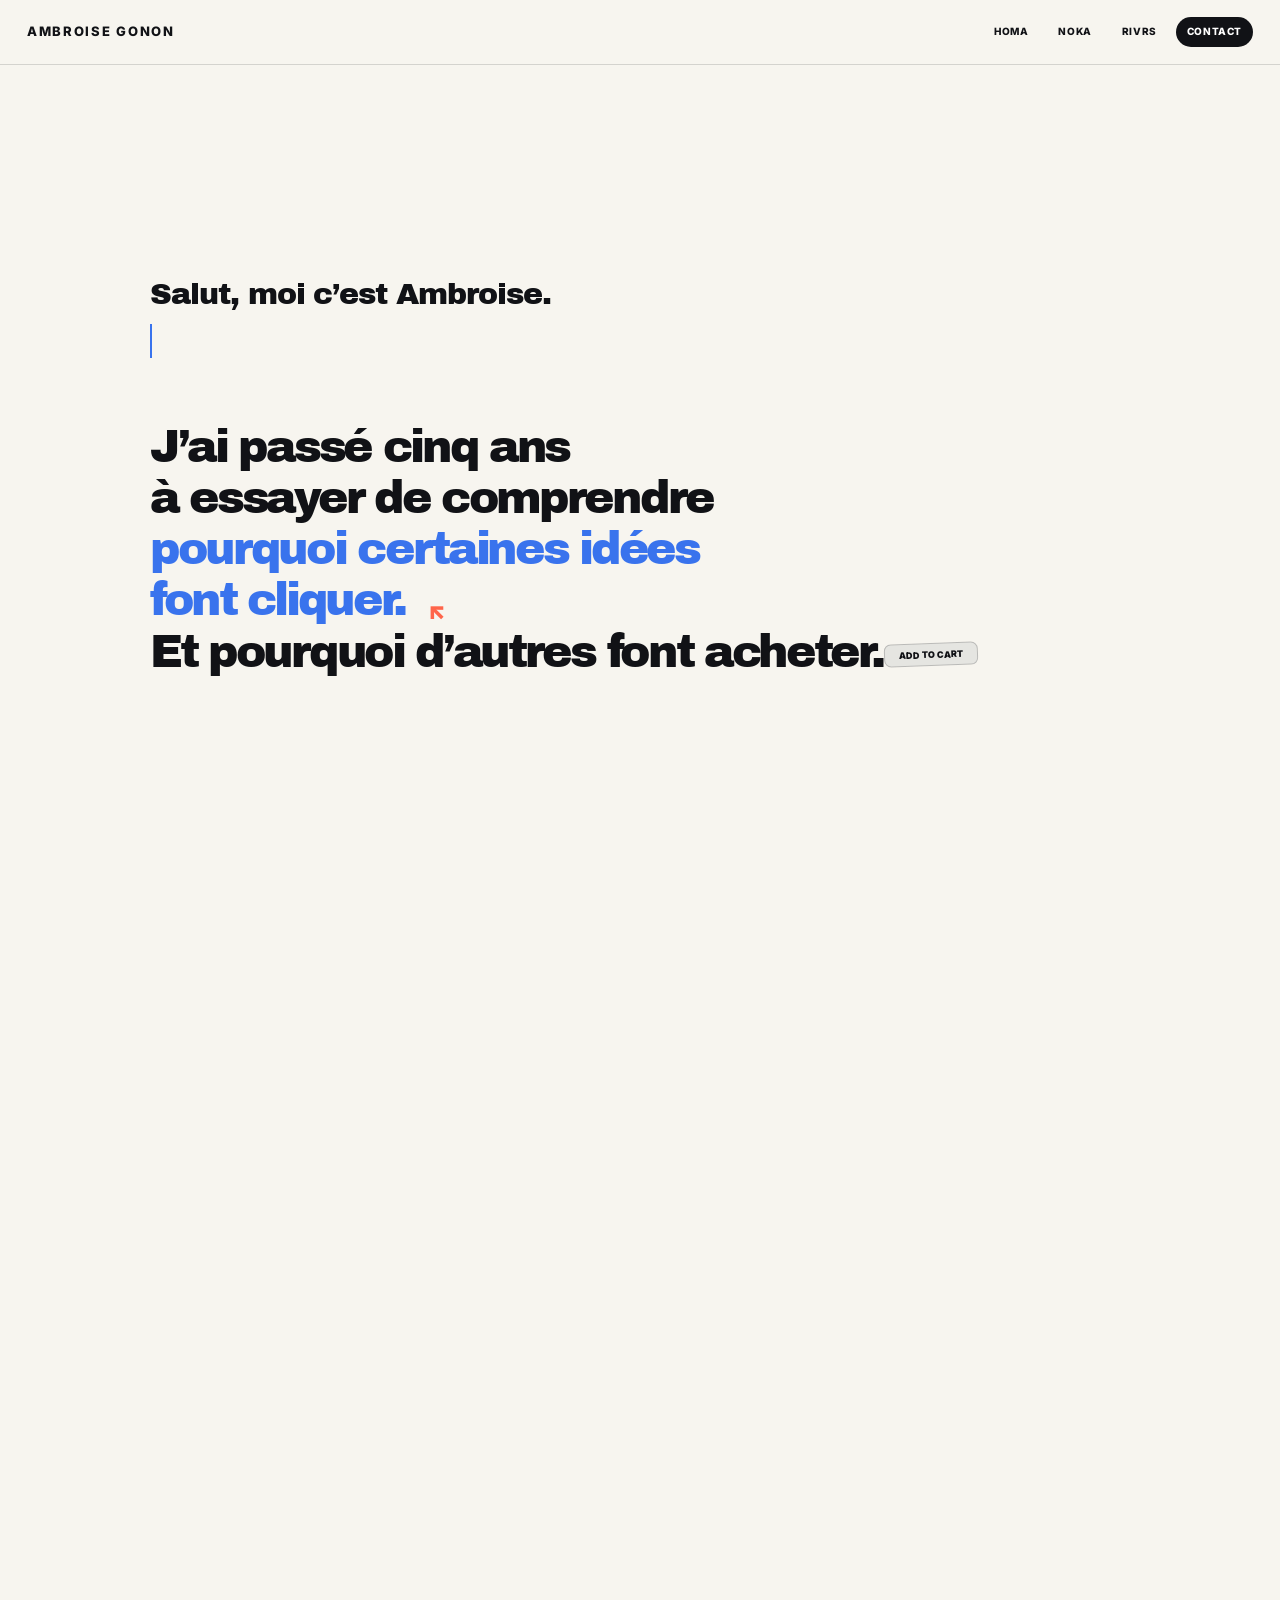
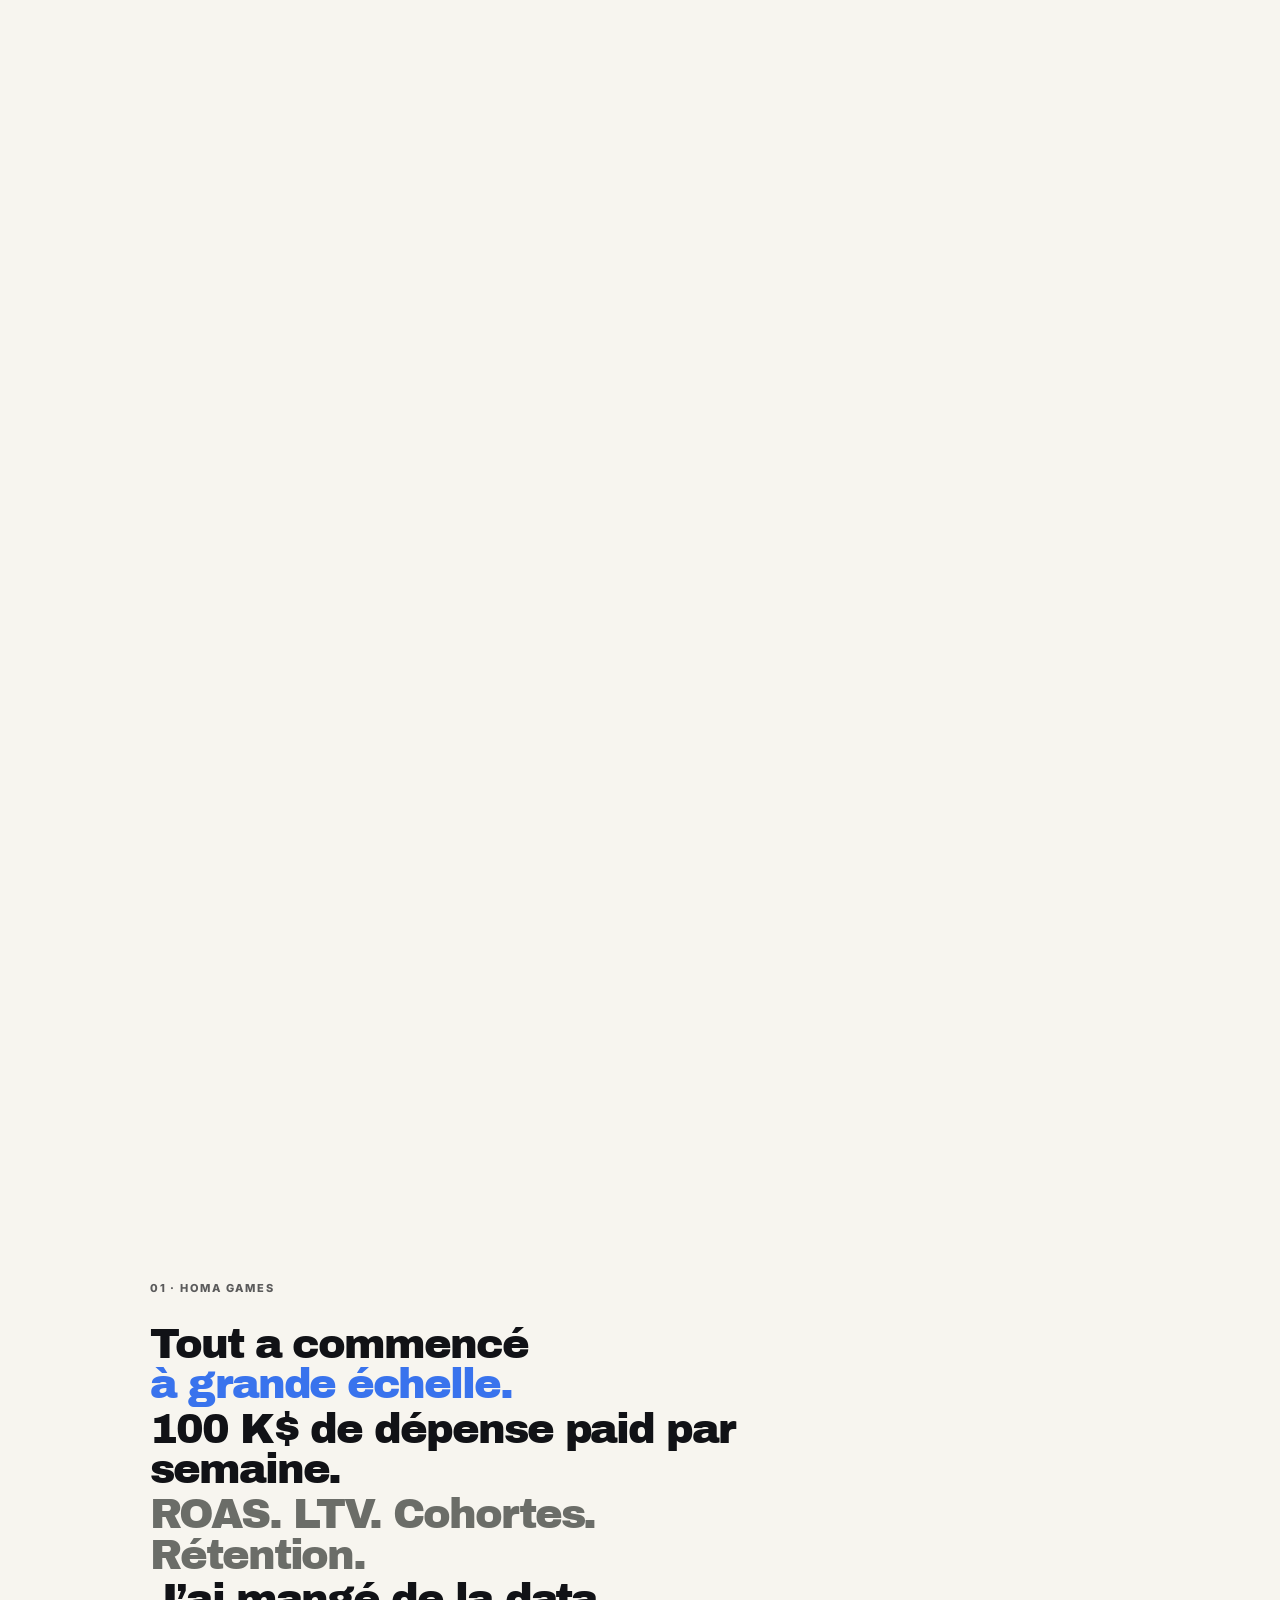
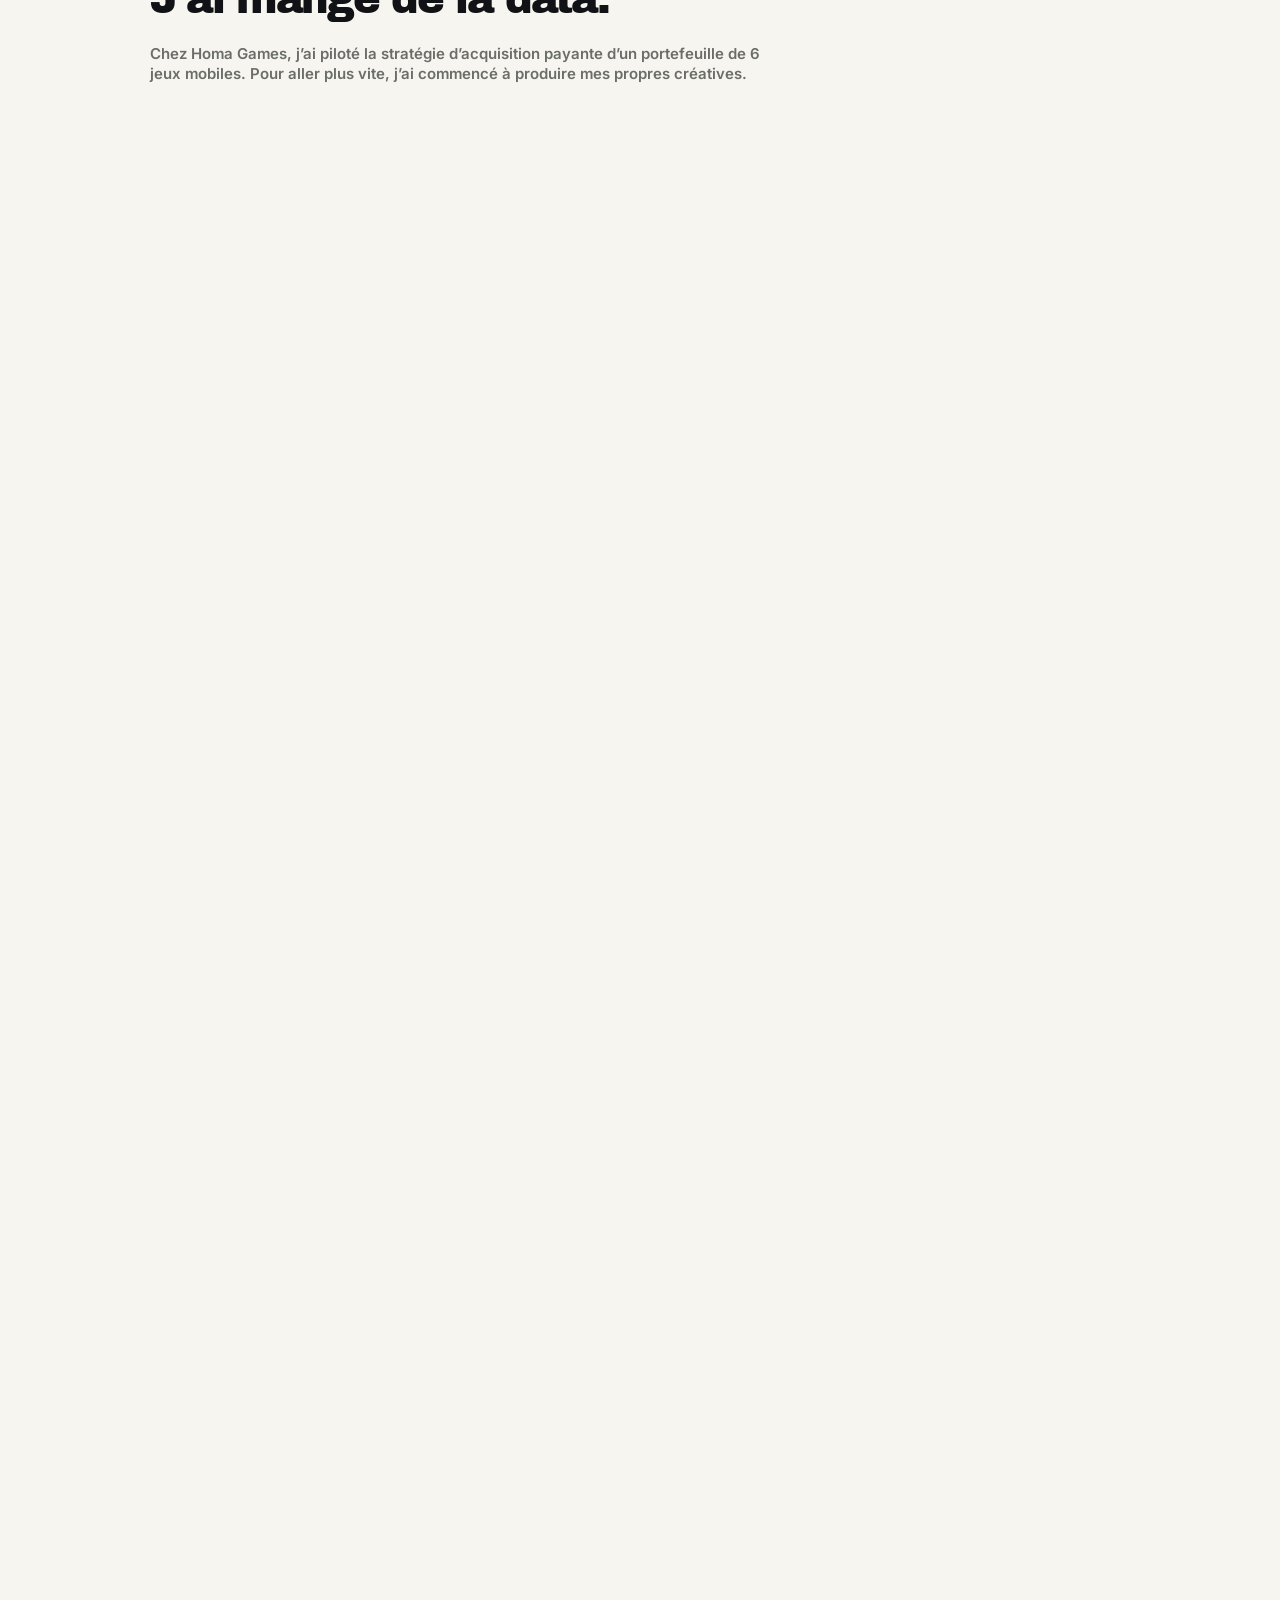
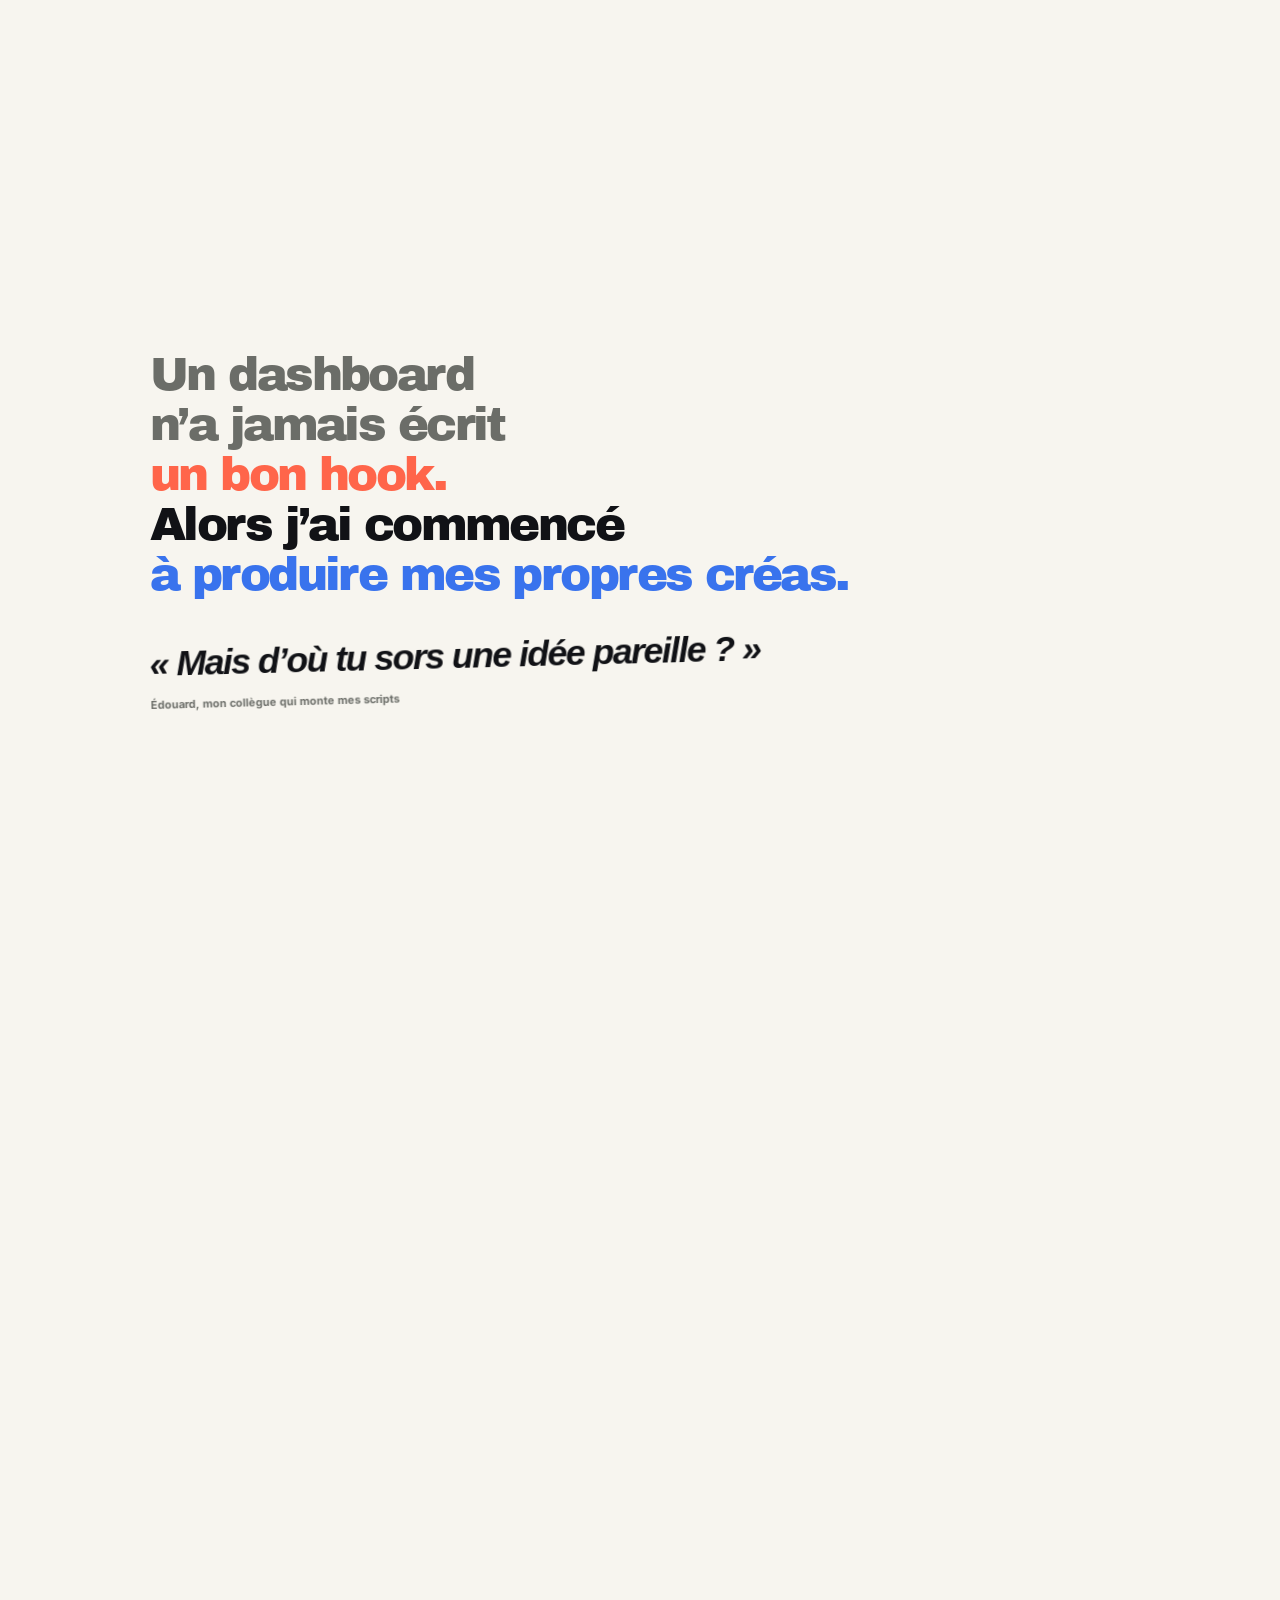
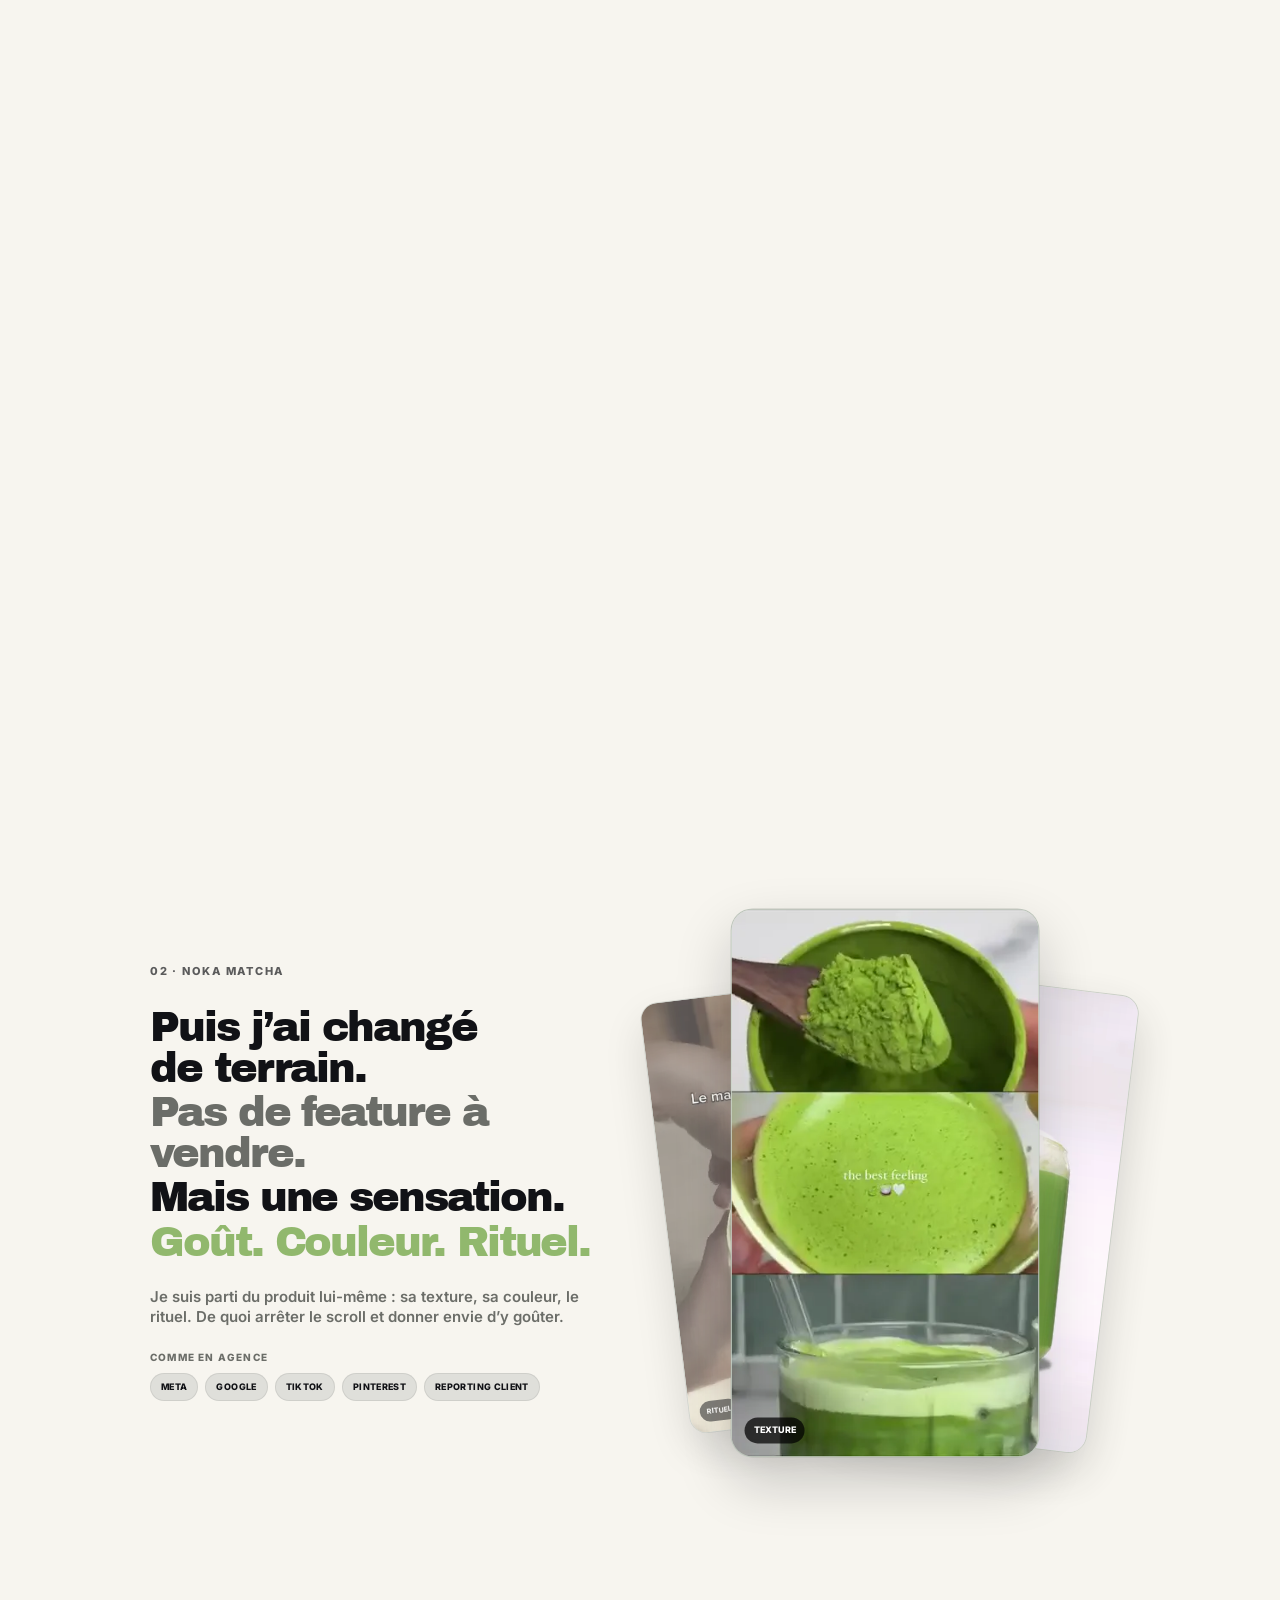
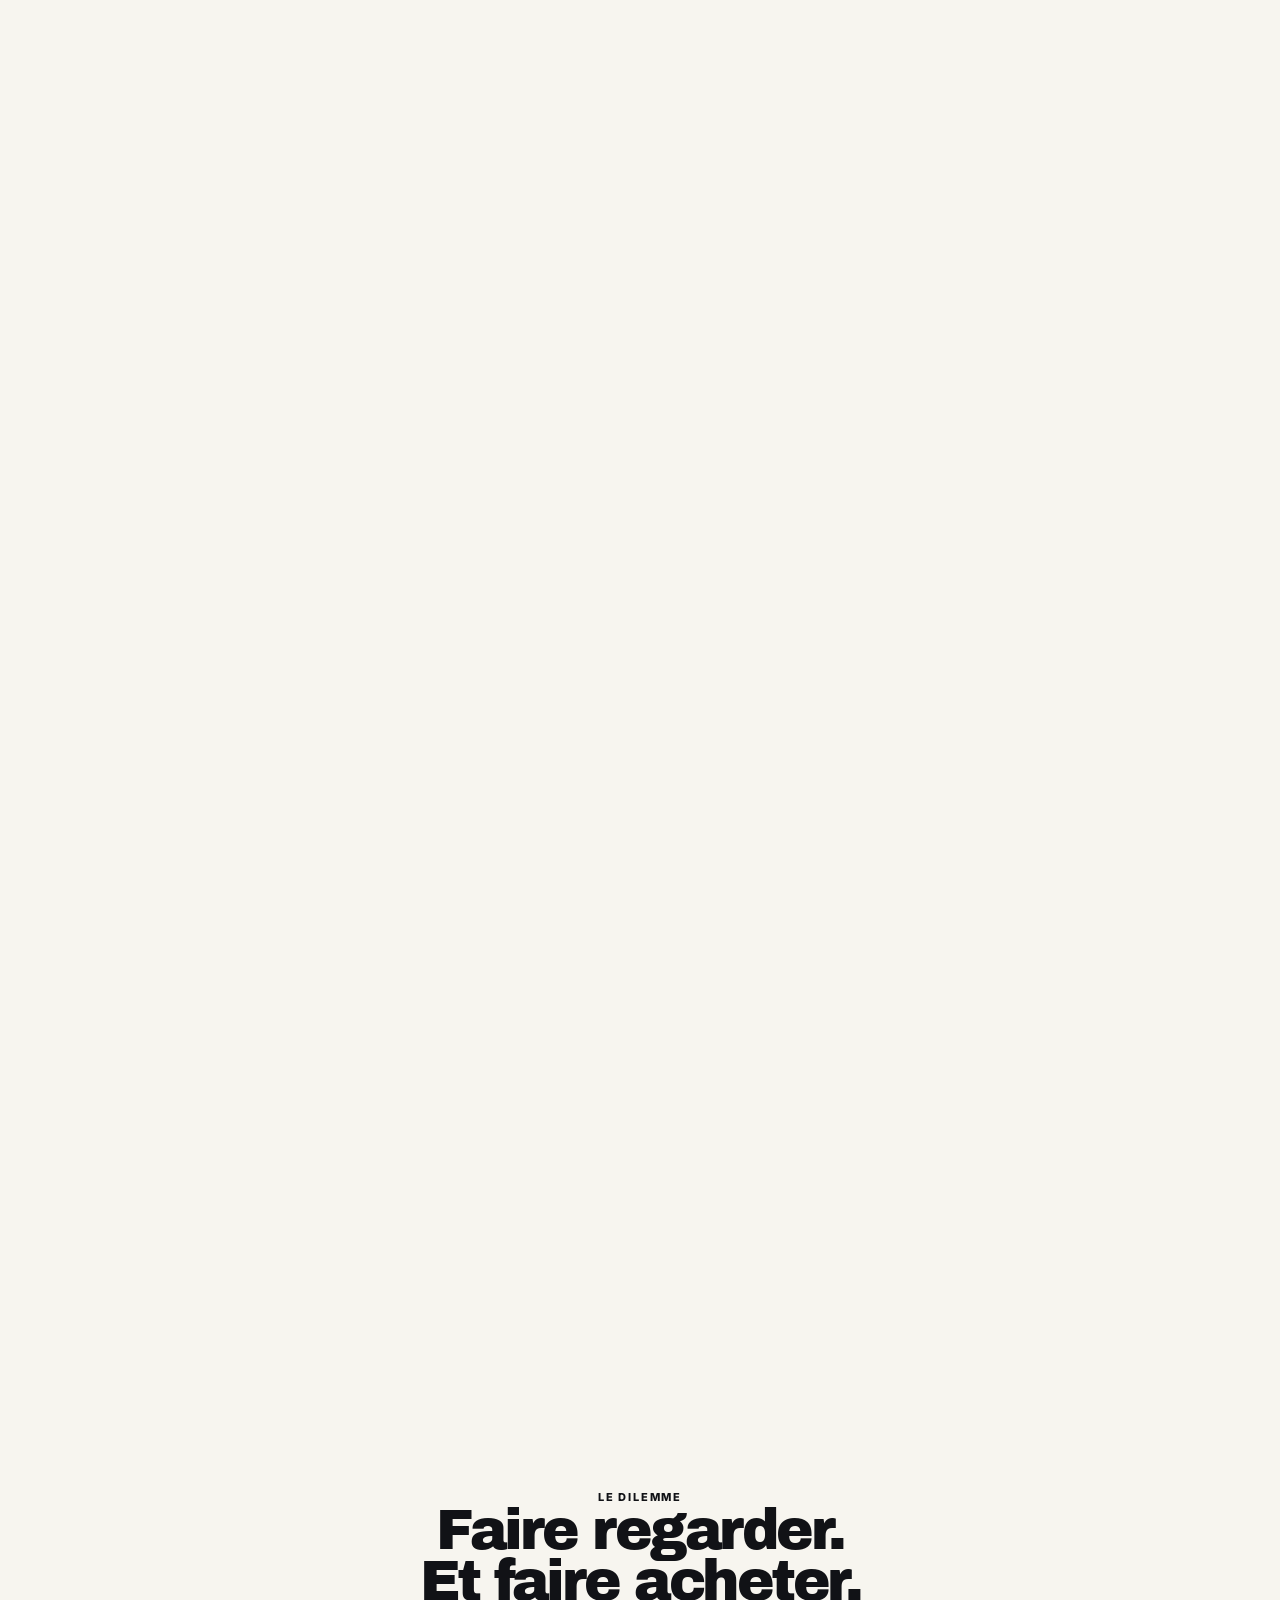
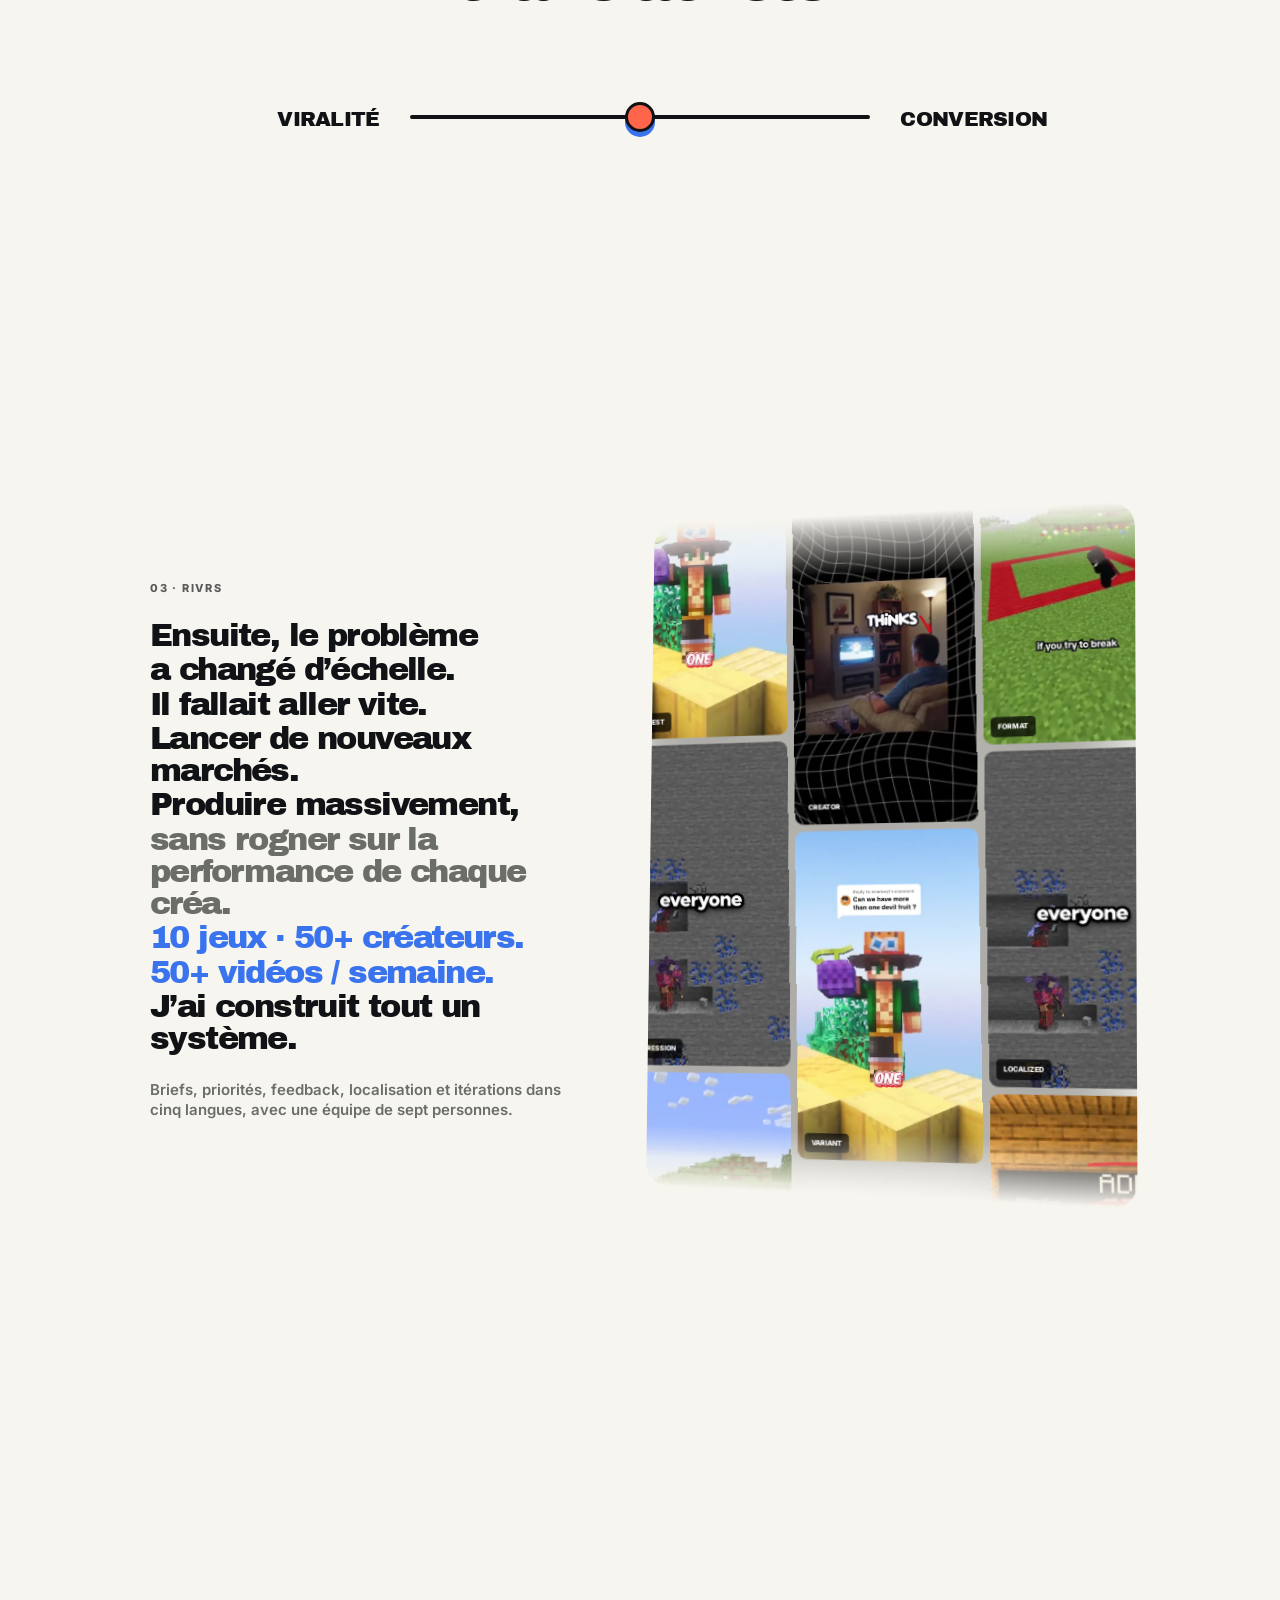
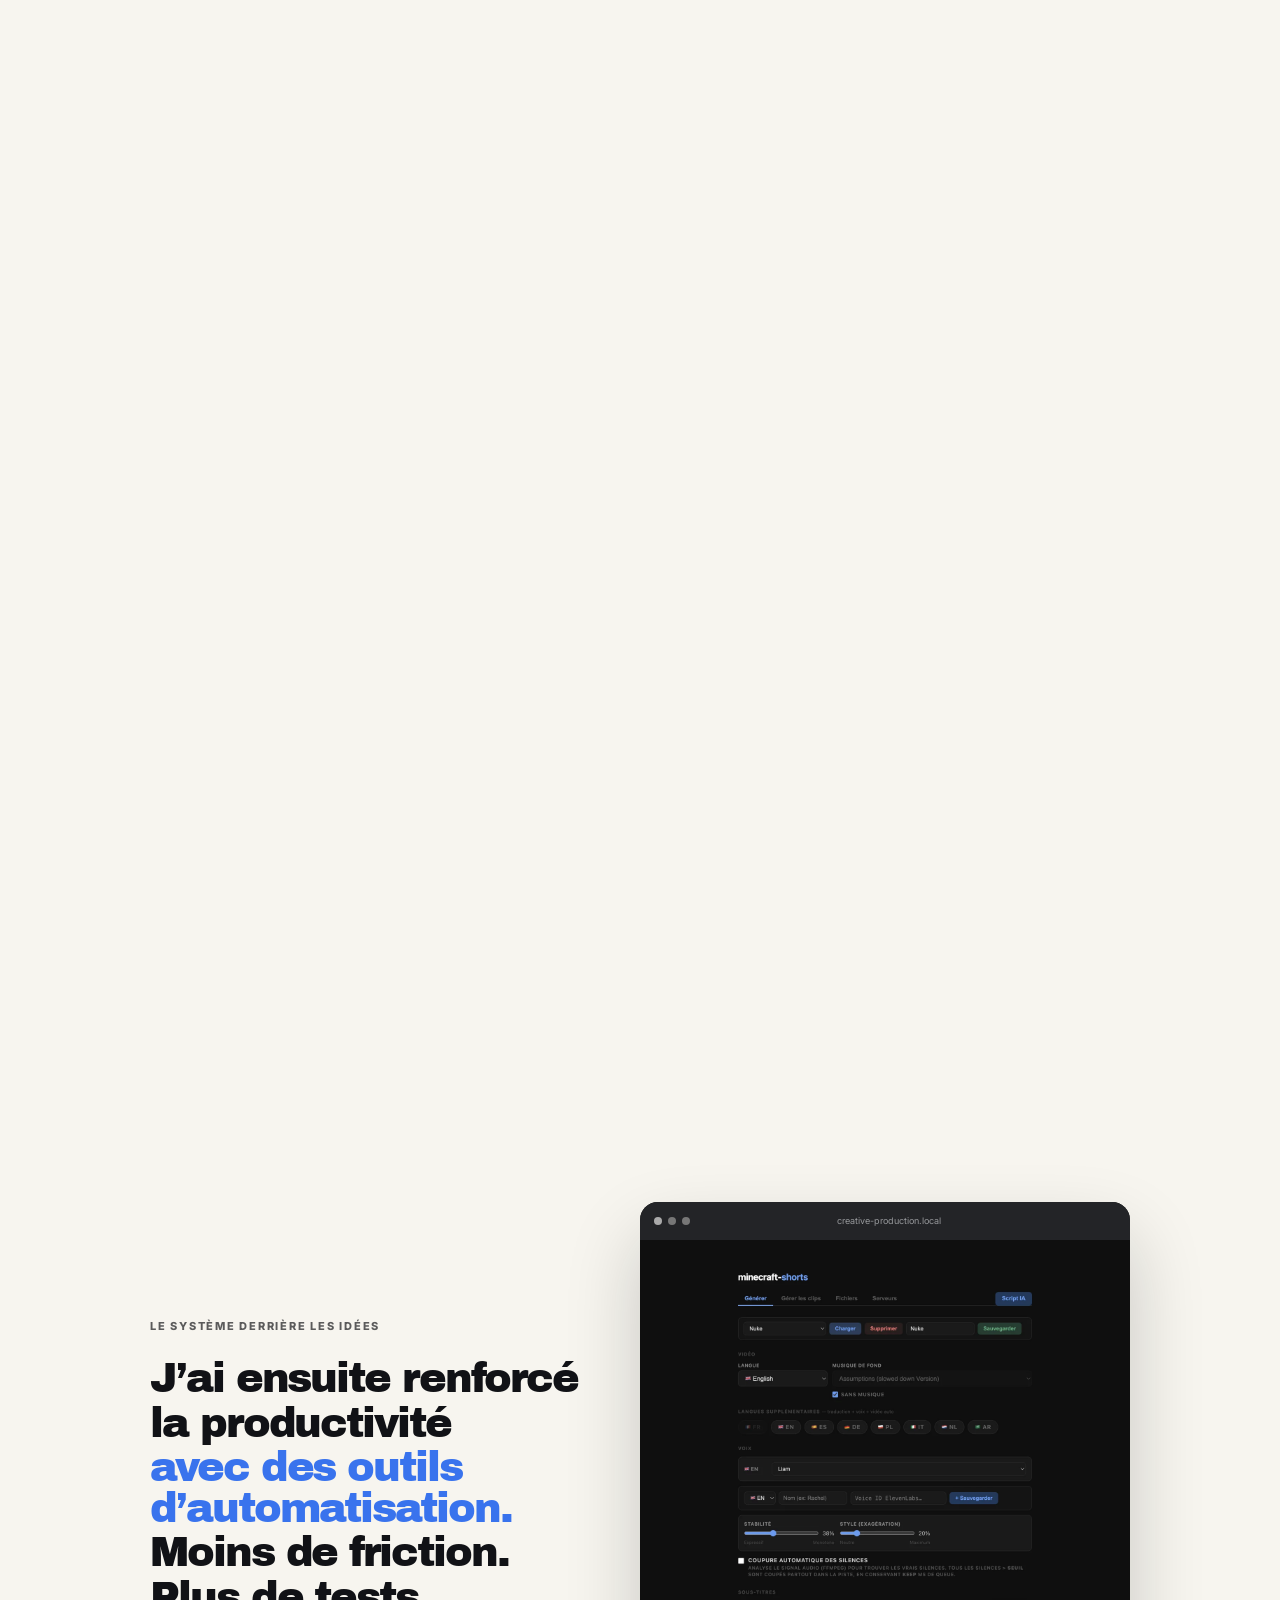
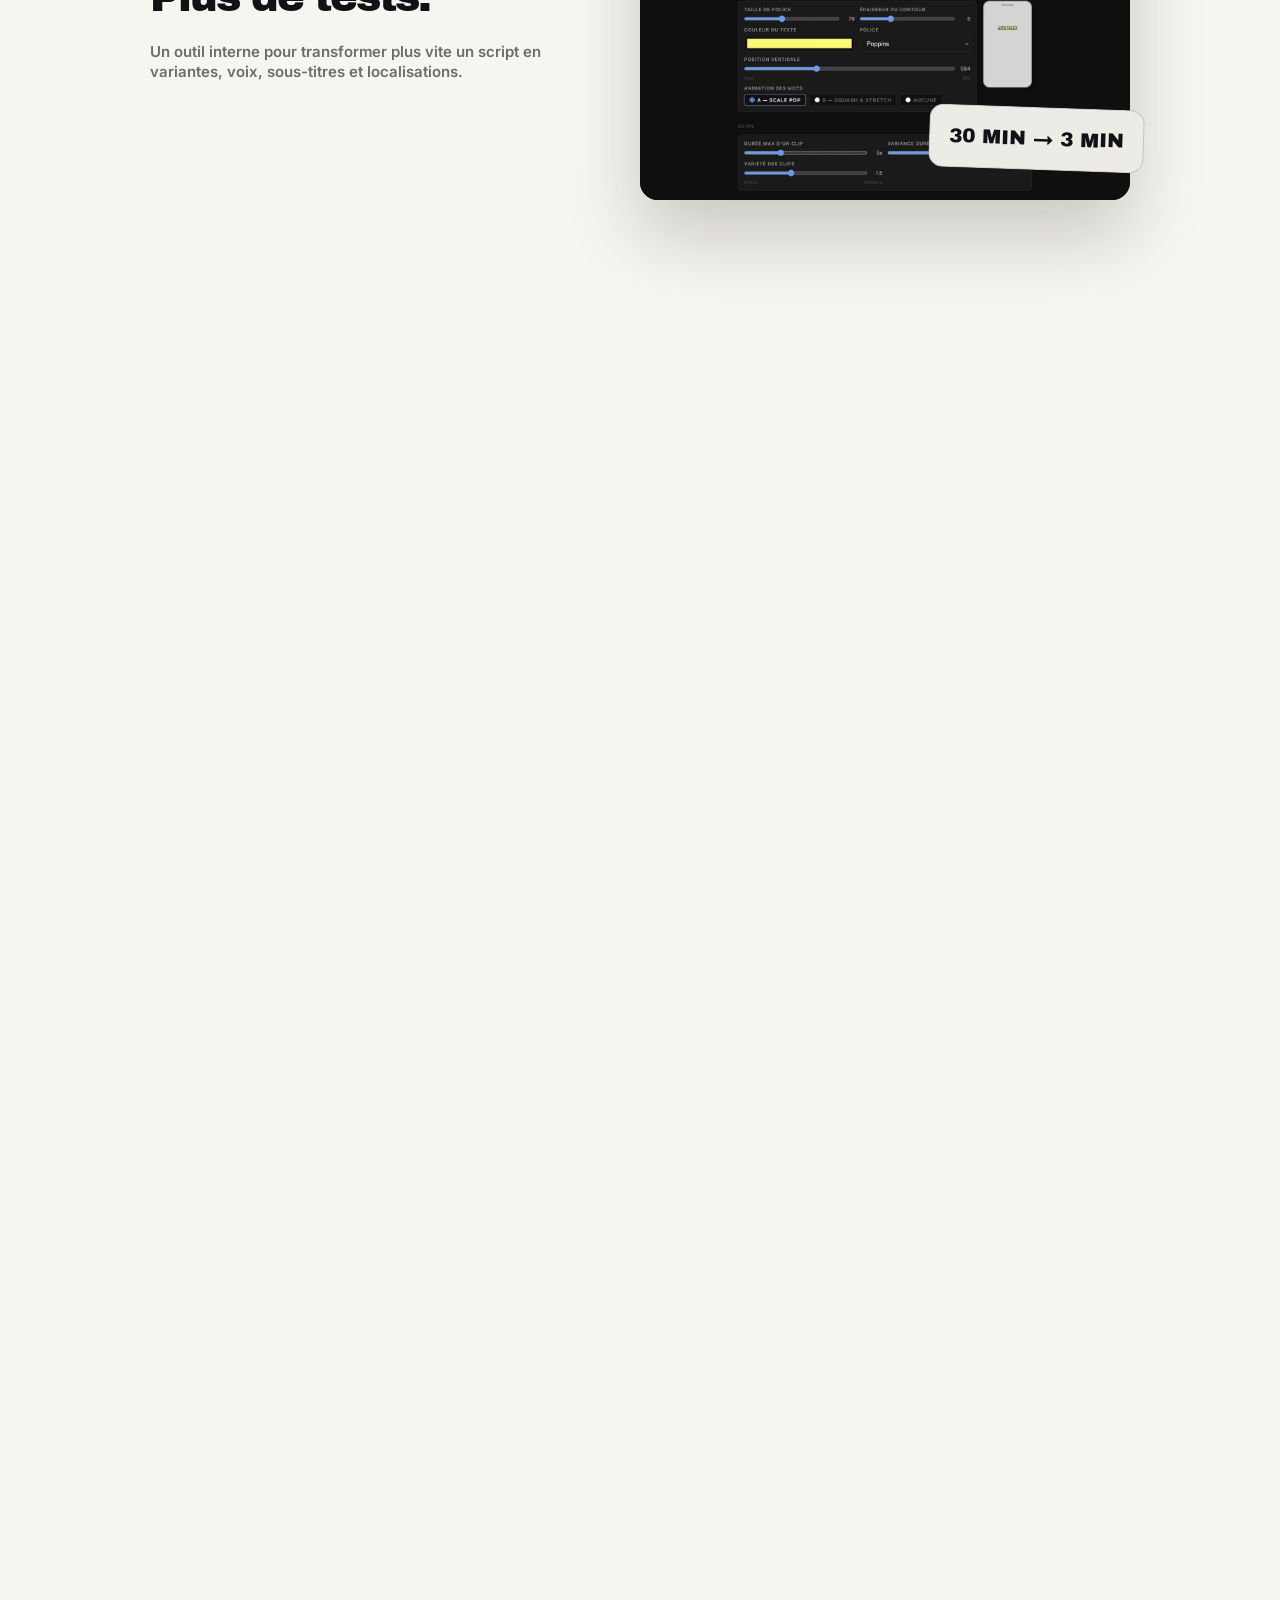
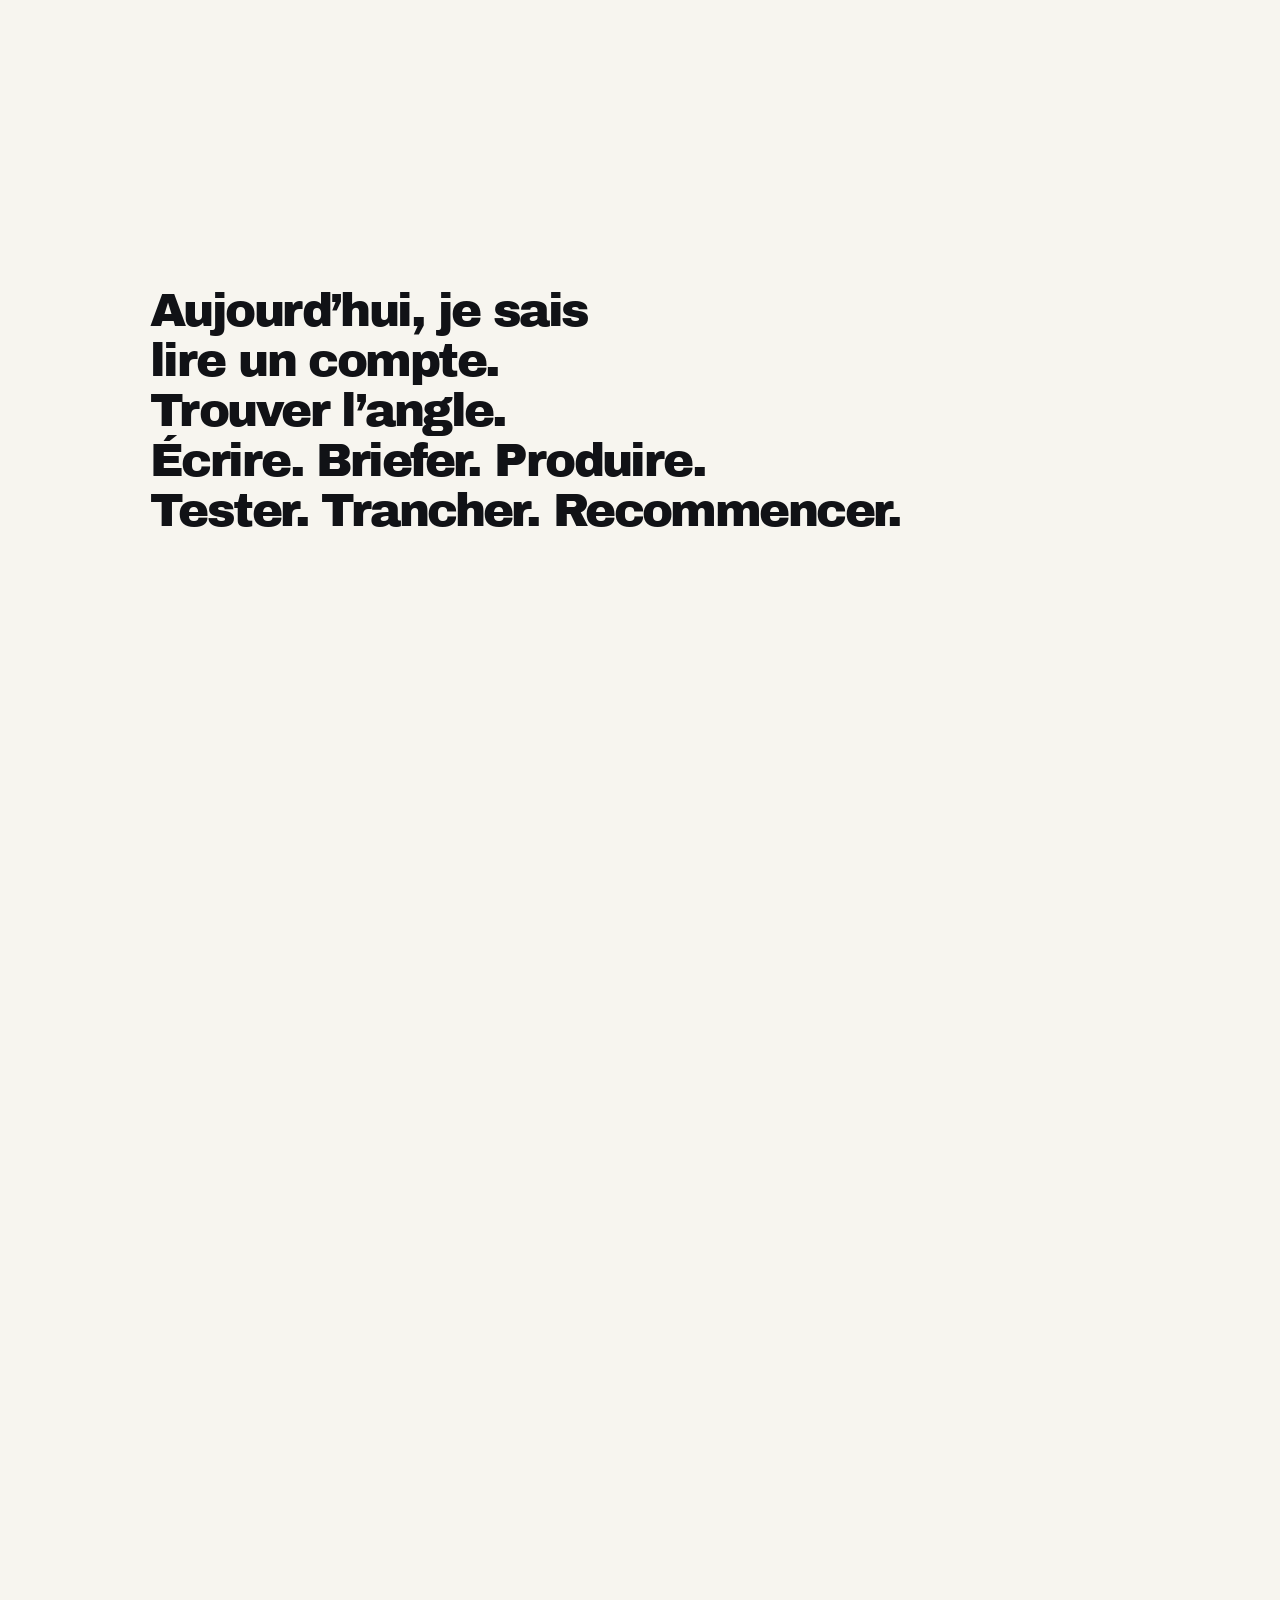
==== commit 7cf9f509: "Simplify Adtitude visual accents" ====
--- a/adtitude/index.html
+++ b/adtitude/index.html
@@ -16,16 +16,16 @@
     .topbar{position:fixed;z-index:100;inset:0 0 auto;display:flex;align-items:center;justify-content:space-between;padding:17px 27px;color:var(--ink);background:rgba(247,245,239,.84);border-bottom:1px solid var(--line);backdrop-filter:blur(14px)}.brand{font-size:13px;font-weight:800;letter-spacing:.13em;text-decoration:none}.nav{display:flex;align-items:center;gap:8px}.nav a{padding:8px 11px;border-radius:999px;font-size:10px;font-weight:800;letter-spacing:.06em;text-decoration:none;text-transform:uppercase}.nav a:last-child{color:#fff;background:var(--ink)}.progress{position:fixed;z-index:110;top:0;left:0;width:100%;height:3px;transform:scaleX(0);transform-origin:left;background:var(--coral)}
     .chapter{--chapter-bg:var(--paper);--chapter-ink:var(--ink);position:relative;min-height:250vh;color:var(--chapter-ink);background:var(--chapter-bg)}.chapter.dark{--chapter-bg:var(--ink);--chapter-ink:#fff}.chapter.blue-bg{--chapter-bg:var(--blue);--chapter-ink:#fff}.chapter-stage{position:sticky;top:0;display:grid;align-items:center;min-height:100svh;padding:100px 0 55px;overflow:hidden}.chapter-stage>.shell{width:min(980px,calc(100% - 64px))}.chapter-layout{display:grid;grid-template-columns:minmax(0,.95fr) minmax(340px,1.05fr);gap:46px;align-items:center}.chapter-copy{position:relative;z-index:5}.chapter-copy .eyebrow{margin-bottom:24px;opacity:.68}.script{display:flex;flex-direction:column;align-items:flex-start;gap:.09em;margin:0}.beat{--r:0;--m:0;display:block;opacity:var(--r);filter:none;transform:translate3d(0,calc((1 - var(--m))*10px),0);transition:none}.script.large{font-family:"Archivo Black",Impact,sans-serif;font-size:clamp(38px,4.7vw,68px);font-weight:400;letter-spacing:-.055em;line-height:.95}.chapter-layout .script{font-family:"Archivo Black",Impact,sans-serif;font-size:clamp(28px,3.25vw,47px);font-weight:400;letter-spacing:-.05em;line-height:.98}.beat.soft{color:var(--muted)}.dark .beat.soft{color:#9ea19b}.beat.accent{color:var(--blue)}.dark .beat.accent{color:var(--yellow)}.beat.coral{color:var(--coral)}.chapter-note{--r:0;max-width:610px;margin:24px 0 0;opacity:var(--r);transform:none;color:var(--muted);font-size:15px;font-weight:600}.dark .chapter-note,.blue-bg .chapter-note{color:#c6c9c3}.chapter-visual{--vr:0;--vv:0;position:relative;opacity:var(--vv);transform:translate3d(0,calc((1 - var(--vr))*14px),0) scale(calc(.985 + var(--vr)*.015));filter:none;will-change:transform,opacity}.scroll-cue{position:absolute;right:28px;bottom:27px;display:flex;align-items:center;gap:10px;color:var(--muted);font-size:9px;font-weight:800;letter-spacing:.13em;text-transform:uppercase}.scroll-cue::after{content:"";width:42px;height:1px;background:currentColor;animation:pulse 1.8s ease-in-out infinite}@keyframes pulse{50%{transform:scaleX(.5);opacity:.45}}
     .intro{min-height:290vh}.intro .script{max-width:900px}.intro .beat:first-child{margin-bottom:20px;font-size:.5em;letter-spacing:-.035em}.intro .beat:not(:first-child){font-size:.76em;line-height:1}.intro .beat:nth-of-type(5),.intro .beat:nth-of-type(6){color:var(--blue)}.chapter:not(.intro) .script.large{font-size:clamp(30px,3.65vw,52px);line-height:.98}.beat.matcha{color:#91b86d}.opening-cue,.chapter-next{display:flex;flex-direction:column;align-items:flex-start;color:var(--muted);font-family:Inter,Arial,sans-serif;font-size:10px;font-weight:800;letter-spacing:.12em;text-transform:uppercase}.opening-cue{height:42px;margin:0 0 54px}.opening-cue::after,.chapter-next::after{content:"";width:2px;height:34px;background:var(--blue);transform-origin:top center;animation:cue-down 1.15s cubic-bezier(.2,.8,.2,1) infinite}.chapter-next{position:absolute;bottom:18px;left:50%;align-items:center;gap:9px;opacity:0;transform:translateX(-50%);color:var(--muted)}.chapter-next.is-visible{opacity:1}.chapter-next::after{background:var(--blue)}@keyframes cue-down{0%,100%{transform:scaleY(.3) translateY(0)}50%{transform:scaleY(1) translateY(6px)}}
-    .click-cursor,.cart-action{display:inline-grid;place-items:center;vertical-align:middle;margin-left:.2em;font-family:Inter,Arial,sans-serif;letter-spacing:0}.click-cursor{position:relative;width:30px;height:30px}.click-cursor::before{content:"↖";color:var(--coral);font-size:24px;font-weight:900;line-height:1;transform:translate(8px,8px)}.click-cursor::after{content:"";position:absolute;top:0;left:0;width:13px;height:13px;border:2px solid var(--coral);border-radius:50%;opacity:0}.beat.is-visible .click-cursor::before{animation:cursor-tap 1.15s .08s cubic-bezier(.2,.8,.2,1) both}.beat.is-visible .click-cursor::after{animation:click-ring 1.15s .36s ease-out both}.cart-action{min-width:94px;padding:6px 9px;color:#fff;background:var(--coral);border:2px solid var(--ink);border-radius:7px;box-shadow:3px 3px 0 var(--ink);font-size:9px;font-weight:900;line-height:1;white-space:nowrap;transform:rotate(-2deg)}.beat.is-visible .cart-action{animation:add-cart 1.05s .08s cubic-bezier(.2,.8,.2,1) both}@keyframes cursor-tap{0%{transform:translate(16px,16px)}45%,62%{transform:translate(1px,1px) scale(.82)}100%{transform:translate(4px,4px)}}@keyframes click-ring{0%{opacity:0;transform:scale(.3)}20%{opacity:1}100%{opacity:0;transform:scale(2)}}@keyframes add-cart{0%{transform:translateY(11px) rotate(-2deg) scale(.82)}45%{transform:translateY(0) rotate(-2deg) scale(1.08)}62%{transform:translateY(2px) rotate(-2deg) scale(.94)}100%{transform:translateY(0) rotate(-2deg) scale(1)}}
+    .click-cursor,.cart-action{display:inline-grid;place-items:center;vertical-align:middle;margin-left:.2em;font-family:Inter,Arial,sans-serif;letter-spacing:0}.click-cursor{position:relative;width:30px;height:30px}.click-cursor::before{content:"↖";color:var(--coral);font-size:24px;font-weight:900;line-height:1;transform:translate(8px,8px)}.click-cursor::after{content:"";position:absolute;top:0;left:0;width:13px;height:13px;border:2px solid var(--coral);border-radius:50%;opacity:0}.beat.is-visible .click-cursor::before{animation:cursor-tap 1.15s .08s cubic-bezier(.2,.8,.2,1) both}.beat.is-visible .click-cursor::after{animation:click-ring 1.15s .36s ease-out both}.cart-action{min-width:94px;padding:6px 9px;color:var(--ink);background:#e5e5e1;border:1px solid rgba(17,18,22,.2);border-radius:7px;font-size:9px;font-weight:900;line-height:1;white-space:nowrap;transform:rotate(-2deg)}.beat.is-visible .cart-action{animation:add-cart 1.05s .08s cubic-bezier(.2,.8,.2,1) both}@keyframes cursor-tap{0%{transform:translate(16px,16px)}45%,62%{transform:translate(1px,1px) scale(.82)}100%{transform:translate(4px,4px)}}@keyframes click-ring{0%{opacity:0;transform:scale(.3)}20%{opacity:1}100%{opacity:0;transform:scale(2)}}@keyframes add-cart{0%{transform:translateY(11px) rotate(-2deg) scale(.82)}45%{transform:translateY(0) rotate(-2deg) scale(1.08)}62%{transform:translateY(2px) rotate(-2deg) scale(.94)}100%{transform:translateY(0) rotate(-2deg) scale(1)}}
     #rivrs .script{gap:.06em;font-size:clamp(23px,2.5vw,36px);line-height:1.01}#homa .chapter-stage{isolation:isolate}.homa-layout{position:relative;z-index:5}.homa-layout .chapter-copy{width:min(650px,68vw)}.homa-layout .script{font-family:"Archivo Black",Impact,sans-serif;font-size:clamp(28px,3.25vw,47px);font-weight:400;letter-spacing:-.05em;line-height:.98}.data-field{position:absolute;inset:64px 0 0;overflow:hidden;opacity:0;pointer-events:none}.data-field.is-visible{opacity:1}.data-field--back{z-index:1}.data-field--middle{z-index:3}.data-field--front{z-index:7}.datum{--top:50%;--scale:1;position:absolute;top:var(--top);left:100%;display:grid;place-items:center;padding:8px 11px;color:var(--ink);background:#d7d8db;border:2px solid #35373b;border-radius:8px;box-shadow:3px 3px 0 #35373b;font-size:11px;font-weight:900;white-space:nowrap;will-change:transform}.data-field--back .datum{opacity:.28;filter:blur(2px);border-width:1px;box-shadow:none;font-size:8px}.data-field--middle .datum{opacity:.64;filter:blur(.35px);font-size:10px}.data-field--front .datum{padding:11px 14px;border-width:3px;box-shadow:5px 5px 0 rgba(17,18,22,.18);font-size:14px}.datum:nth-child(3n+2){background:#f1f1ef}.datum:nth-child(3n){color:#fff;background:#777b82}
-    .pivot-card{max-width:720px;margin-top:38px;padding:28px 32px;background:var(--yellow);border:2px solid var(--ink);border-radius:18px;box-shadow:11px 12px 0 var(--coral);transform:rotate(-1deg)}.pivot-card blockquote{margin:0;font-family:"Archivo Black",Impact,sans-serif;font-size:clamp(24px,3vw,42px);letter-spacing:-.05em;line-height:1.02;text-transform:uppercase}.pivot-card cite{display:block;margin-top:18px;font-size:11px;font-style:normal;font-weight:800}
+    .pivot-card{max-width:720px;margin-top:48px;transform:rotate(-1.5deg);transform-origin:left center}.pivot-card blockquote{margin:0;font-family:Inter,Arial,sans-serif;font-size:clamp(23px,2.8vw,39px);font-style:italic;font-weight:800;letter-spacing:-.045em;line-height:1.05}.pivot-card cite{display:block;margin-top:14px;color:var(--muted);font-size:11px;font-style:normal;font-weight:700}
     .noka-deck{position:relative;width:min(100%,520px);height:min(72svh,620px);margin-inline:auto}.noka-card{position:absolute;top:50%;left:50%;width:63%;padding:0;overflow:hidden;aspect-ratio:9/16;background:#dce5d8;border:1px solid var(--line);border-radius:22px;box-shadow:0 24px 56px rgba(16,17,20,.2);transition:transform .45s cubic-bezier(.2,.72,.2,1),filter .3s,opacity .3s}.noka-card video{display:block;width:100%;height:100%;object-fit:cover}.noka-card span{position:absolute;bottom:13px;left:13px;padding:7px 9px;color:#fff;background:rgba(0,0,0,.72);border-radius:999px;font-size:9px;font-weight:800}.noka-card.is-active{z-index:3;transform:translate(-50%,-50%)}.noka-card.is-left{z-index:1;opacity:.65;filter:saturate(.7);transform:translate(-82%,-46%) rotate(-7deg) scale(.79)}.noka-card.is-right{z-index:2;opacity:.82;filter:saturate(.88);transform:translate(-18%,-45%) rotate(7deg) scale(.84)}.proof-label{margin:24px 0 8px;color:var(--muted);font-size:10px;font-weight:800;letter-spacing:.12em;text-transform:uppercase}.noka-proof{display:flex;flex-wrap:wrap;gap:7px;margin-top:0}.noka-proof span{padding:7px 10px;color:var(--ink);background:#dfdfda;border:1px solid rgba(17,18,22,.08);border-radius:999px;font-size:9px;font-weight:800;letter-spacing:.04em}
     .balance{padding:130px 0;background:var(--paper);overflow:hidden}.balance-layout{display:flex;flex-direction:column;align-items:center;text-align:center}.balance h2{max-width:920px;font-size:clamp(36px,4.4vw,60px)}.balance-scale{--viral-shift:0px;--conversion-shift:0px;--viral-y:0px;--conversion-y:0px;--amp-shift:0px;--amp-opacity:0;position:relative;width:clamp(310px,36vw,520px);margin-top:92px}.balance-label{position:absolute;top:50%;z-index:2;font-family:"Archivo Black",Impact,sans-serif;font-size:clamp(16px,1.6vw,22px);letter-spacing:-.035em;text-transform:uppercase;white-space:nowrap;pointer-events:none;transition:transform .5s cubic-bezier(.16,.82,.22,1)}.balance-label--viral{left:0;transform:translate(calc(-100% - 30px + var(--viral-shift)),calc(-50% + var(--viral-y)))}.balance-label--conversion{right:0;transform:translate(calc(100% + 30px + var(--conversion-shift)),calc(-50% + var(--conversion-y)))}.balance-amp{position:absolute;z-index:4;top:50%;left:50%;padding:0 12px;opacity:var(--amp-opacity);background:var(--paper);font-family:"Archivo Black",Impact,sans-serif;font-size:20px;transform:translate(calc(-50% + var(--amp-shift)),-50%);pointer-events:none}.balance-scale.is-dragging .balance-label{transition-duration:.1s}.balance-scale input{position:relative;z-index:3;width:100%;height:36px;margin:0;appearance:none;background:transparent;cursor:grab;touch-action:none}.balance-scale input::-webkit-slider-runnable-track{height:4px;background:var(--ink);border-radius:999px}.balance-scale input::-webkit-slider-thumb{width:30px;height:30px;margin-top:-13px;appearance:none;background:var(--coral);border:3px solid var(--ink);border-radius:50%;box-shadow:0 5px 0 var(--blue)}.balance-result{min-height:34px;margin:56px 0 0;opacity:0;transform:translateY(8px);font-family:"Archivo Black",Impact,sans-serif;font-size:clamp(24px,3vw,38px);letter-spacing:-.045em;transition:.3s}.balance-result.is-visible{opacity:1;transform:none}
     .creative-window{height:min(76vh,720px);overflow:hidden;border-radius:var(--radius);filter:drop-shadow(-18px 25px 32px rgba(0,0,0,.32));perspective:1000px;transform:perspective(1000px) rotateY(-8deg) rotateX(2deg);-webkit-mask-image:linear-gradient(to bottom,transparent,#000 9%,#000 91%,transparent);mask-image:linear-gradient(to bottom,transparent,#000 9%,#000 91%,transparent)}.creative-grid{display:grid;grid-template-columns:repeat(3,1fr);gap:7px;width:116%;margin:-170px 0 0 -8%;transform:rotate(-1deg)}.creative-column{display:flex;flex-direction:column;gap:7px;will-change:transform}.creative-column:nth-child(2){margin-top:-110px}.creative-card{position:relative;margin:0;overflow:hidden;aspect-ratio:9/16;background:#222;border-radius:9px}.creative-card video{display:block;width:100%;height:100%;object-fit:cover}.creative-card figcaption{position:absolute;bottom:7px;left:7px;padding:5px 7px;color:#fff;background:rgba(0,0,0,.72);border-radius:4px;font-size:7px;font-weight:800}
-    .browser{overflow:hidden;background:#111;border-radius:18px;box-shadow:0 35px 75px rgba(17,18,22,.2)}.browser-bar{display:flex;align-items:center;gap:6px;height:38px;padding:0 14px;background:#232427}.browser-bar span{width:8px;height:8px;background:#777;border-radius:50%}.browser-bar span:first-child{background:var(--coral)}.browser-bar p{margin:0 auto;padding-right:35px;color:#96989b;font-size:9px}.browser-view{height:560px;overflow:hidden}.browser-view img{display:block;width:100%;height:auto}.time-chip{position:absolute;right:-14px;bottom:30px;padding:17px 19px;color:var(--ink);background:var(--yellow);border:2px solid var(--ink);border-radius:14px;box-shadow:7px 8px 0 var(--coral);font-family:"Archivo Black",Impact,sans-serif;font-size:20px;transform:rotate(2deg)}
+    .browser{overflow:hidden;background:#111;border-radius:18px;box-shadow:0 35px 75px rgba(17,18,22,.2)}.browser-bar{display:flex;align-items:center;gap:6px;height:38px;padding:0 14px;background:#232427}.browser-bar span{width:8px;height:8px;background:#777;border-radius:50%}.browser-bar span:first-child{background:#aaa}.browser-bar p{margin:0 auto;padding-right:35px;color:#96989b;font-size:9px}.browser-view{height:560px;overflow:hidden}.browser-view img{display:block;width:100%;height:auto}.time-chip{position:absolute;right:-14px;bottom:30px;padding:17px 19px;color:var(--ink);background:#ecebe6;border:1px solid rgba(17,18,22,.18);border-radius:14px;font-family:"Archivo Black",Impact,sans-serif;font-size:20px;transform:rotate(2deg)}
     .finale{min-height:300vh}.finale .script{max-width:1110px}.finale .beat:last-child{margin-top:.32em;color:var(--coral)}.contact-card{--r:0;display:flex;align-items:center;justify-content:space-between;gap:30px;width:100%;margin-top:42px;padding-top:25px;border-top:1px solid var(--line);opacity:var(--r);transform:translateY(calc((1 - var(--r))*20px))}.contact-card p{margin:0;color:var(--muted)}.contact-card button{padding:0 0 5px;color:var(--ink);background:none;border:0;border-bottom:2px solid var(--coral);font-size:18px;font-weight:800;cursor:pointer}.copy-note{min-height:17px;margin-top:8px!important;color:var(--blue)!important;font-size:10px}.chapter.dark,.chapter.blue-bg{--chapter-bg:var(--paper);--chapter-ink:var(--ink)}.chapter.dark .beat.soft,.chapter.blue-bg .beat.soft{color:var(--muted)}.chapter.dark .beat.accent,.chapter.blue-bg .beat.accent{color:var(--blue)}.chapter.dark .chapter-note,.chapter.blue-bg .chapter-note{color:var(--muted)}
     @media(max-width:920px){.shell{width:min(100% - 36px,760px)}.chapter-stage>.shell{width:min(100% - 44px,690px)}.chapter{min-height:300vh}.chapter-layout{grid-template-columns:1fr;gap:30px}.chapter-stage{align-items:center;padding-top:94px}.chapter-layout .script{font-size:clamp(29px,5.8vw,45px)}.chapter-visual{width:min(100%,570px);margin-inline:auto}.noka-deck{height:500px}.creative-window{height:500px;transform:none}.browser-view{height:370px}.time-chip{right:10px}}
-    @media(max-width:580px){.shell{width:calc(100% - 28px)}.chapter-stage>.shell{width:calc(100% - 34px)}.topbar{padding:14px}.brand{font-size:12px}.nav a:not(:last-child){display:none}.chapter{min-height:330vh}.chapter-stage{padding:78px 0 28px}.chapter-layout{gap:18px}.script.large{font-size:clamp(30px,8.4vw,42px)}.chapter-layout .script{font-size:clamp(23px,6.8vw,32px)}.chapter-copy .eyebrow{margin-bottom:12px}.chapter-note{margin-top:14px;font-size:13px}.scroll-cue{right:14px;bottom:15px}.homa-layout .chapter-copy{width:100%}.data-field--front .datum{font-size:11px}.pivot-card{padding:22px 19px;box-shadow:7px 8px 0 var(--coral)}.noka-proof{display:none}.noka-deck{height:min(38svh,340px)}.balance{padding:88px 0}.balance-scale{width:58vw;margin-top:82px}.creative-window{height:min(38svh,390px)}.creative-grid{gap:5px;width:112%;margin-left:-6%}.creative-column{gap:5px}.browser-view{height:min(32svh,280px)}.time-chip{right:6px;bottom:15px;padding:11px 13px;font-size:15px}.contact-card{display:block}.contact-card button{margin-top:25px;font-size:15px}}
+    @media(max-width:580px){.shell{width:calc(100% - 28px)}.chapter-stage>.shell{width:calc(100% - 34px)}.topbar{padding:14px}.brand{font-size:12px}.nav a:not(:last-child){display:none}.chapter{min-height:330vh}.chapter-stage{padding:78px 0 28px}.chapter-layout{gap:18px}.script.large{font-size:clamp(30px,8.4vw,42px)}.chapter-layout .script{font-size:clamp(23px,6.8vw,32px)}.chapter-copy .eyebrow{margin-bottom:12px}.chapter-note{margin-top:14px;font-size:13px}.scroll-cue{right:14px;bottom:15px}.homa-layout .chapter-copy{width:100%}.data-field--front .datum{font-size:11px}.pivot-card{margin-top:34px}.noka-proof{display:none}.noka-deck{height:min(38svh,340px)}.balance{padding:88px 0}.balance-scale{width:58vw;margin-top:82px}.creative-window{height:min(38svh,390px)}.creative-grid{gap:5px;width:112%;margin-left:-6%}.creative-column{gap:5px}.browser-view{height:min(32svh,280px)}.time-chip{right:6px;bottom:15px;padding:11px 13px;font-size:15px}.contact-card{display:block}.contact-card button{margin-top:25px;font-size:15px}}
     @media(prefers-reduced-motion:reduce){html{scroll-behavior:auto}.beat,.chapter-note,.chapter-visual,.contact-card{opacity:1!important;filter:none!important;transform:none!important}.datum,.click-cursor::before,.click-cursor::after,.cart-action{animation:none!important}.creative-column{transform:none!important}.balance-label,.balance-amp{transition:none}.scroll-cue::after,.opening-cue::after,.chapter-next::after{animation:none}}
   </style>
 </head>
@@ -35,7 +35,7 @@
   <main id="top">
     <section class="chapter intro" data-visual-at="1"><div class="chapter-stage"><div class="shell"><div class="script large"><span class="beat">Salut, moi c’est Ambroise.</span><span class="opening-cue" aria-label="Faire défiler vers le bas"></span><span class="beat">J’ai passé cinq ans</span><span class="beat">à essayer de comprendre</span><span class="beat">pourquoi certaines idées</span><span class="beat">font cliquer.<span class="click-cursor" aria-hidden="true"></span></span><span class="beat">Et pourquoi d’autres font acheter.<span class="cart-action" aria-hidden="true">ADD TO CART</span></span></div></div></div></section>
     <section class="chapter" id="homa" data-data-at=".63"><div class="chapter-stage"><div class="data-field data-field--back" aria-hidden="true"><span class="datum" style="--top:16%;--duration:3.8s;--delay:.1s;--scale:.7">LTV</span><span class="datum" style="--top:38%;--duration:4.1s;--delay:.35s;--scale:.58">D30</span><span class="datum" style="--top:70%;--duration:3.6s;--delay:.65s;--scale:.66">COHORT</span><span class="datum" style="--top:84%;--duration:4.3s;--delay:.9s;--scale:.52">ARPU</span></div><div class="data-field data-field--middle" aria-hidden="true"><span class="datum" style="--top:24%;--duration:2.9s;--delay:.05s;--scale:.9">ROAS</span><span class="datum" style="--top:53%;--duration:3.1s;--delay:.3s;--scale:.82">CVR</span><span class="datum" style="--top:76%;--duration:3.3s;--delay:.55s;--scale:.86">RETENTION D7</span><span class="datum" style="--top:34%;--duration:3s;--delay:.8s;--scale:.78">CPA</span></div><div class="data-field data-field--front" aria-hidden="true"><span class="datum" style="--top:31%;--duration:2.15s;--delay:0s;--scale:1.05">CTR</span><span class="datum" style="--top:62%;--duration:2.35s;--delay:.22s;--scale:1.12">LTV</span><span class="datum" style="--top:78%;--duration:2.2s;--delay:.48s;--scale:1">ROAS</span></div><div class="shell homa-layout"><div class="chapter-copy"><p class="eyebrow">01 · HOMA GAMES</p><div class="script"><span class="beat">Tout a commencé</span><span class="beat accent">à grande échelle.</span><span class="beat">100 K$ de dépense paid par semaine.</span><span class="beat soft">ROAS. LTV. Cohortes. Rétention.</span><span class="beat">J’ai mangé de la data.</span></div><p class="chapter-note">Chez Homa Games, j’ai piloté la stratégie d’acquisition payante d’un portefeuille de 6 jeux mobiles. Pour aller plus vite, j’ai commencé à produire mes propres créatives.</p></div></div><div class="chapter-next" data-next-cue>Par ici</div></div></section>
-    <section class="chapter" data-visual-at=".5"><div class="chapter-stage"><div class="shell"><div class="script large"><span class="beat">Mais il y avait un problème.</span><span class="beat soft">Un dashboard</span><span class="beat soft">n’a jamais écrit</span><span class="beat coral">un bon hook.</span><span class="beat">Alors j’ai commencé</span><span class="beat blue">à fabriquer mes propres créas.</span></div><div class="pivot-card chapter-visual"><blockquote>Mais d’où tu sors une idée pareille&nbsp;?</blockquote><cite>Édouard, mon collègue qui monte mes scripts</cite></div></div></div></section>
+    <section class="chapter" data-visual-at=".5"><div class="chapter-stage"><div class="shell"><div class="script large"><span class="beat soft">Un dashboard</span><span class="beat soft">n’a jamais écrit</span><span class="beat coral">un bon hook.</span><span class="beat">Alors j’ai commencé</span><span class="beat blue">à produire mes propres créas.</span></div><div class="pivot-card chapter-visual"><blockquote>« Mais d’où tu sors une idée pareille&nbsp;? »</blockquote><cite>Édouard, mon collègue qui monte mes scripts</cite></div></div></div></section>
     <section class="chapter blue-bg" id="noka" data-visual-at=".27"><div class="chapter-stage"><div class="shell chapter-layout"><div class="chapter-copy"><p class="eyebrow">02 · NOKA MATCHA</p><div class="script"><span class="beat">Puis j’ai changé</span><span class="beat">de terrain.</span><span class="beat soft">Pas de feature à vendre.</span><span class="beat">Mais une sensation.</span><span class="beat matcha">Goût. Couleur. Rituel.</span></div><p class="chapter-note">Je suis parti du produit lui-même : sa texture, sa couleur, le rituel. De quoi arrêter le scroll et donner envie d’y goûter.</p><p class="proof-label">Comme en agence</p><div class="noka-proof"><span>META</span><span>GOOGLE</span><span>TIKTOK</span><span>PINTEREST</span><span>REPORTING CLIENT</span></div></div><div class="chapter-visual noka-deck" id="nokaDeck"><div class="noka-card is-active" data-angle="0"><video muted loop playsinline preload="none" poster="../selected-work/media/posters/noka-texture.webp" data-src="../selected-work/media/web/noka-texture.mp4"></video><span>TEXTURE</span></div><div class="noka-card is-right" data-angle="1"><video muted loop playsinline preload="none" poster="../selected-work/media/posters/noka-color.webp" data-src="../selected-work/media/web/noka-color.mp4"></video><span>COULEUR</span></div><div class="noka-card is-left" data-angle="2"><video muted loop playsinline preload="none" poster="../selected-work/media/posters/noka-ritual.webp" data-src="../selected-work/media/web/noka-ritual.mp4"></video><span>RITUEL</span></div></div></div></div></section>
     <section class="balance" id="balance"><div class="shell balance-layout"><p class="eyebrow">LE DILEMME</p><h2 class="display">Faire regarder.<br>Et faire acheter.</h2><div class="balance-scale" id="balanceScale"><span class="balance-label balance-label--viral">Viralité</span><span class="balance-amp" aria-hidden="true">&amp;</span><input id="balanceRange" type="range" min="0" max="100" value="50" step="1" aria-label="Équilibrer viralité et conversion"><span class="balance-label balance-label--conversion">Conversion</span></div><p class="balance-result" id="balanceResult">J’essaie de faire les deux.</p></div></section>
     <section class="chapter dark" id="rivrs" data-visual-at=".25"><div class="chapter-stage"><div class="shell chapter-layout"><div class="chapter-copy"><p class="eyebrow">03 · RIVRS</p><div class="script"><span class="beat">Ensuite, le problème</span><span class="beat">a changé d’échelle.</span><span class="beat">Il fallait aller vite.</span><span class="beat">Lancer de nouveaux marchés.</span><span class="beat">Produire massivement,</span><span class="beat soft">sans rogner sur la performance de chaque créa.</span><span class="beat accent">10 jeux · 50+ créateurs.</span><span class="beat accent">50+ vidéos / semaine.</span><span class="beat">J’ai construit tout un système.</span></div><p class="chapter-note">Briefs, priorités, feedback, localisation et itérations dans cinq langues, avec une équipe de sept personnes.</p></div><div class="chapter-visual creative-window"><div class="creative-grid"><div class="creative-column" data-direction="-1"><figure class="creative-card"><video muted loop playsinline preload="none" poster="../selected-work/media/posters/rivrs-question.webp" data-src="../selected-work/media/web/rivrs-question.mp4" data-start="2"></video><figcaption>HOOK TEST</figcaption></figure><figure class="creative-card"><video muted loop playsinline preload="none" poster="../selected-work/media/posters/rivrs-progression.webp" data-src="../selected-work/media/web/rivrs-progression.mp4" data-start="11"></video><figcaption>PROGRESSION</figcaption></figure><figure class="creative-card"><video muted loop playsinline preload="none" poster="../selected-work/media/posters/rivrs-rule.webp" data-src="../selected-work/media/web/rivrs-rule.mp4" data-start="5"></video><figcaption>ITERATION</figcaption></figure></div><div class="creative-column" data-direction="1"><figure class="creative-card"><video muted loop playsinline preload="none" poster="../selected-work/media/posters/rivrs-contrarian.webp" data-src="../selected-work/media/web/rivrs-contrarian.mp4" data-start="13"></video><figcaption>CONTRARIAN</figcaption></figure><figure class="creative-card"><video muted loop playsinline preload="none" poster="../selected-work/media/posters/rivrs-unique.webp" data-src="../selected-work/media/web/rivrs-unique.mp4" data-start="12"></video><figcaption>CREATOR</figcaption></figure><figure class="creative-card"><video muted loop playsinline preload="none" poster="../selected-work/media/posters/rivrs-question.webp" data-src="../selected-work/media/web/rivrs-question.mp4" data-start="19"></video><figcaption>VARIANT</figcaption></figure></div><div class="creative-column" data-direction="-1"><figure class="creative-card"><video muted loop playsinline preload="none" poster="../selected-work/media/posters/rivrs-rule.webp" data-src="../selected-work/media/web/rivrs-rule.mp4" data-start="16"></video><figcaption>FORMAT</figcaption></figure><figure class="creative-card"><video muted loop playsinline preload="none" poster="../selected-work/media/posters/rivrs-progression.webp" data-src="../selected-work/media/web/rivrs-progression.mp4" data-start="20"></video><figcaption>LOCALIZED</figcaption></figure><figure class="creative-card"><video muted loop playsinline preload="none" poster="../selected-work/media/posters/rivrs-contrarian.webp" data-src="../selected-work/media/web/rivrs-contrarian.mp4" data-start="25"></video><figcaption>HOOK</figcaption></figure></div></div></div></div></div></section>
@@ -45,7 +45,7 @@
   <script>
     const reducedMotion=matchMedia("(prefers-reduced-motion: reduce)"),clamp=(n,min=0,max=1)=>Math.min(max,Math.max(min,n)),smooth=t=>t*t*(3-2*t),chapters=Array.from(document.querySelectorAll(".chapter")),homa=document.getElementById("homa"),rivrs=document.getElementById("rivrs"),columns=Array.from(document.querySelectorAll(".creative-column")),nokaCards=Array.from(document.querySelectorAll(".noka-card")),dataFields=Array.from(document.querySelectorAll(".data-field"));let lastNoka=-1,dataAnimations=[];
     function activateNoka(active){if(active===lastNoka)return;lastNoka=active;nokaCards.forEach((card,index)=>{card.classList.remove("is-active","is-left","is-right");if(index===active)card.classList.add("is-active");else if((index-active+3)%3===1)card.classList.add("is-right");else card.classList.add("is-left")})}
-    function initDataStreams(){if(reducedMotion.matches||!Element.prototype.animate)return;const labels=["CPI","D1","D7","D14","IPM","ARPU","CAC","ROAS","LTV","CVR","CTR","COHORT"];dataFields.forEach((field,layer)=>{for(let index=0;index<7;index++){const item=document.createElement("span");item.className="datum";item.textContent=labels[(index+layer*3)%labels.length];item.style.setProperty("--top",`${8+(index*17+layer*11)%82}%`);item.style.setProperty("--scale",String(.58+layer*.22+(index%3)*.06));field.append(item)}const items=Array.from(field.querySelectorAll(".datum")),baseDuration=[5200,3900,2900][layer];items.forEach((item,index)=>{const duration=baseDuration*(.86+(index%5)*.07),scale=item.style.getPropertyValue("--scale")||"1",animation=item.animate([{transform:`translate3d(8vw,0,0) scale(${scale}) rotate(2deg)`},{transform:`translate3d(-122vw,0,0) scale(${scale}) rotate(-3deg)`}],{duration,iterations:Infinity,easing:"linear"});animation.pause();animation.currentTime=duration*(index/items.length);dataAnimations.push(animation)})})}
+    function initDataStreams(){if(reducedMotion.matches||!Element.prototype.animate)return;const labels=["CPI","D1","D7","D14","IPM","ARPU","CAC","ROAS","LTV","CVR","CTR","COHORT"];dataFields.forEach((field,layer)=>{for(let index=0;index<7;index++){const item=document.createElement("span");item.className="datum";item.textContent=labels[(index+layer*3)%labels.length];item.style.setProperty("--top",`${8+(index*17+layer*11)%82}%`);item.style.setProperty("--scale",String(.58+layer*.22+(index%3)*.06));field.append(item)}const items=Array.from(field.querySelectorAll(".datum")),baseDuration=[5200,3900,2900][layer];items.forEach((item,index)=>{const duration=baseDuration*(.86+(index%5)*.07),scale=item.style.getPropertyValue("--scale")||"1",animation=item.animate([{opacity:0,transform:`translate3d(12vw,0,0) scale(${scale}) rotate(2deg)`},{offset:.025,opacity:1,transform:`translate3d(8vw,0,0) scale(${scale}) rotate(2deg)`},{opacity:1,transform:`translate3d(-122vw,0,0) scale(${scale}) rotate(-3deg)`}],{duration,delay:index*210+layer*95,iterations:Infinity,easing:"linear",fill:"backwards"});animation.pause();dataAnimations.push(animation)})})}
     function updateDataStream(p,dataAt){const active=!reducedMotion.matches&&p>=dataAt,phase=clamp((p-dataAt)/.27),rate=.25+2.35*Math.pow(Math.abs(phase-.5)*2,1.55);dataFields.forEach(field=>field.classList.toggle("is-visible",active));dataAnimations.forEach(animation=>{animation.updatePlaybackRate(rate);if(active&&animation.playState==="paused")animation.play();else if(!active&&animation.playState==="running")animation.pause()})}
     function updateStory(){const maxScroll=document.documentElement.scrollHeight-innerHeight;document.getElementById("progress").style.transform=`scaleX(${maxScroll?scrollY/maxScroll:0})`;chapters.forEach(chapter=>{const rect=chapter.getBoundingClientRect(),distance=Math.max(1,chapter.offsetHeight-innerHeight),p=clamp(-rect.top/distance),beats=Array.from(chapter.querySelectorAll(".beat")),count=beats.length;beats.forEach((beat,index)=>{const start=chapter.classList.contains("intro")&&index===0?0:.05+index*(.72/Math.max(1,count)),visible=p>=start?1:0,motion=smooth(clamp((p-start)/.028));beat.style.setProperty("--r",visible);beat.style.setProperty("--m",motion);beat.classList.toggle("is-visible",Boolean(visible))});const note=chapter.querySelector(".chapter-note");if(note)note.style.setProperty("--r",p>=.75?1:0);if(chapter===homa)updateDataStream(p,Number(chapter.dataset.dataAt||.63));const visual=chapter.querySelector(".chapter-visual"),visualAt=Number(chapter.dataset.visualAt||.35);if(visual){visual.style.setProperty("--vv",p>=visualAt?1:0);visual.style.setProperty("--vr",smooth(clamp((p-visualAt)/.04)))}const nextCue=chapter.querySelector("[data-next-cue]");if(nextCue)nextCue.classList.toggle("is-visible",p>=.87);const contact=chapter.querySelector(".contact-card");if(contact)contact.style.setProperty("--r",p>=.82?1:0);if(chapter.id==="noka")activateNoka(Math.min(2,Math.floor(clamp((p-.28)/.52)*3)));if(chapter===rivrs)columns.forEach((column,index)=>{const direction=Number(column.dataset.direction),distance=125+index*17;column.style.transform=`translate3d(0,${direction*(p-.5)*distance}px,0)`})})}
     initDataStreams();let ticking=false;function requestUpdate(){if(!ticking){requestAnimationFrame(()=>{updateStory();ticking=false});ticking=true}}addEventListener("scroll",requestUpdate,{passive:true});addEventListener("resize",requestUpdate);updateStory();const preview=new URLSearchParams(location.search).get("preview");if(preview){const [id,raw]=preview.split(":");requestAnimationFrame(()=>{const target=document.getElementById(id),ratio=clamp(Number(raw)||.5);if(target){scrollTo({top:target.offsetTop+ratio*Math.max(1,target.offsetHeight-innerHeight),behavior:"instant"});updateStory()}})}
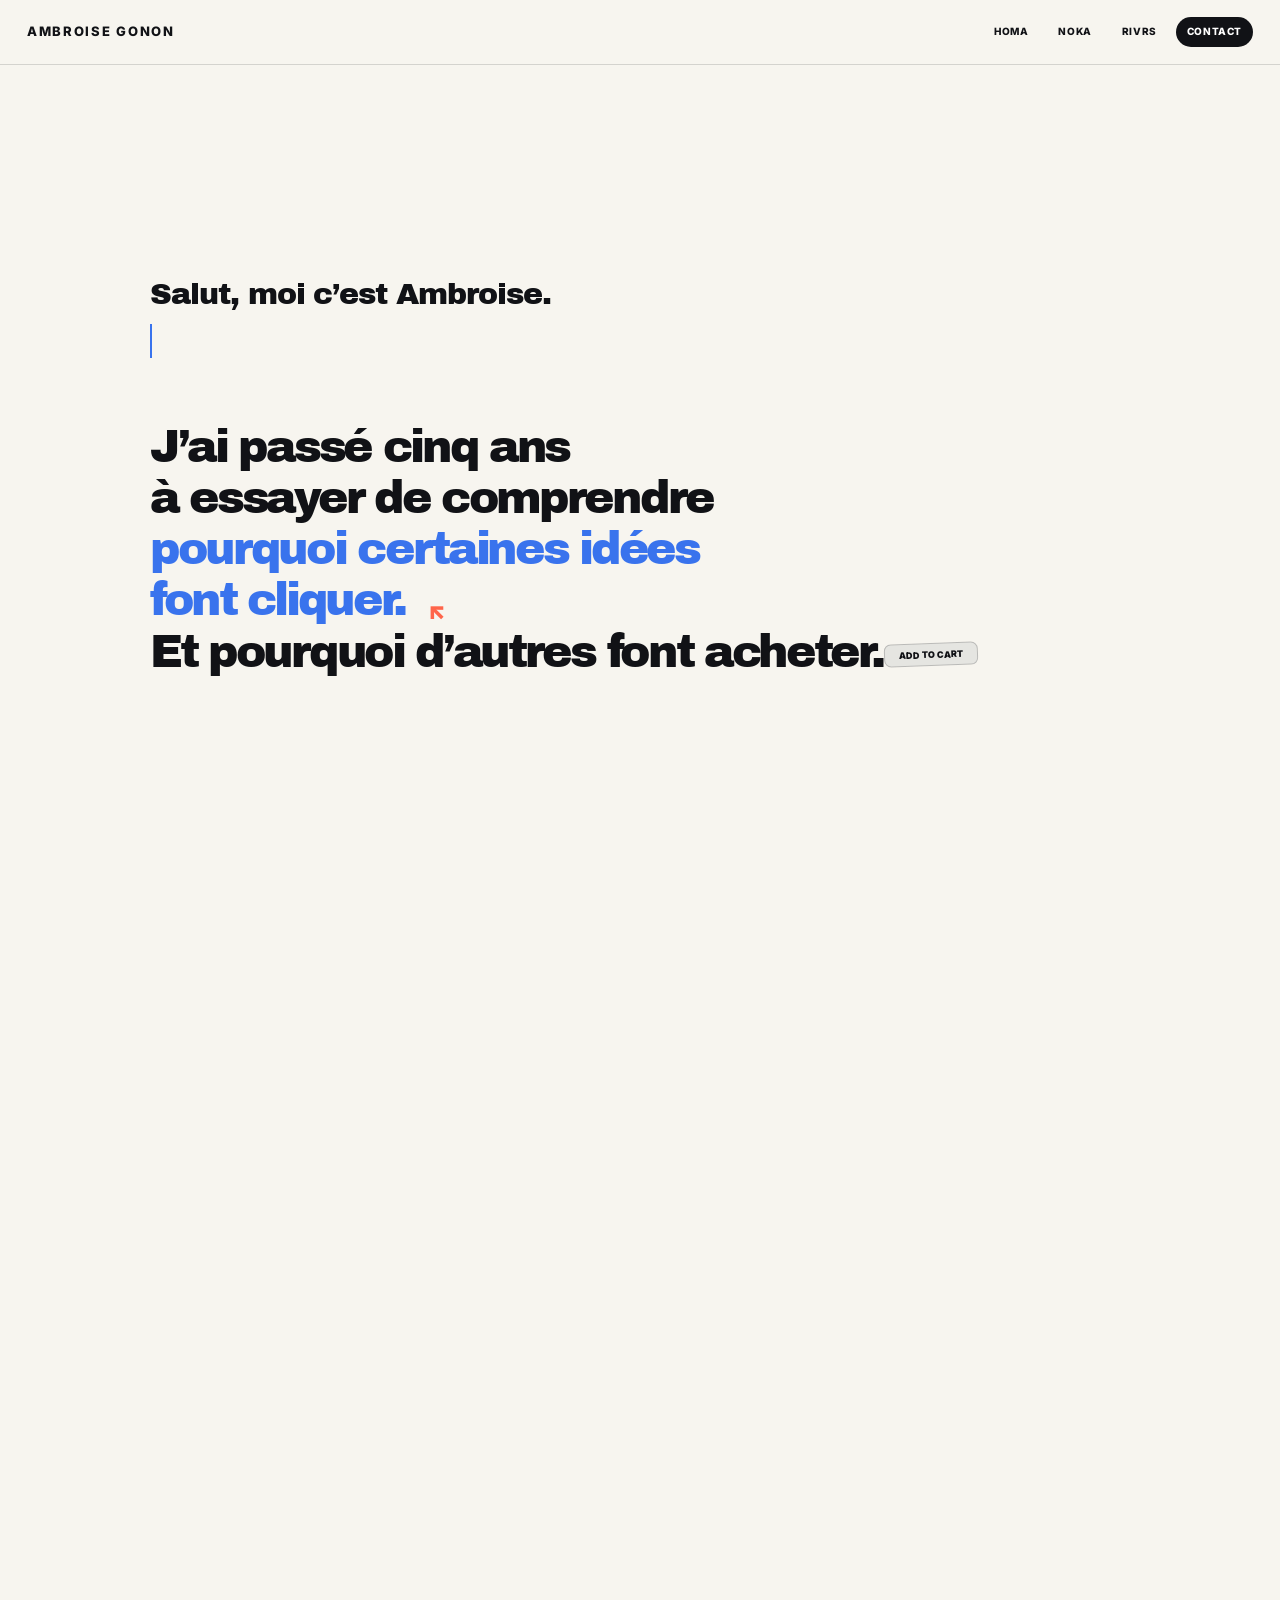
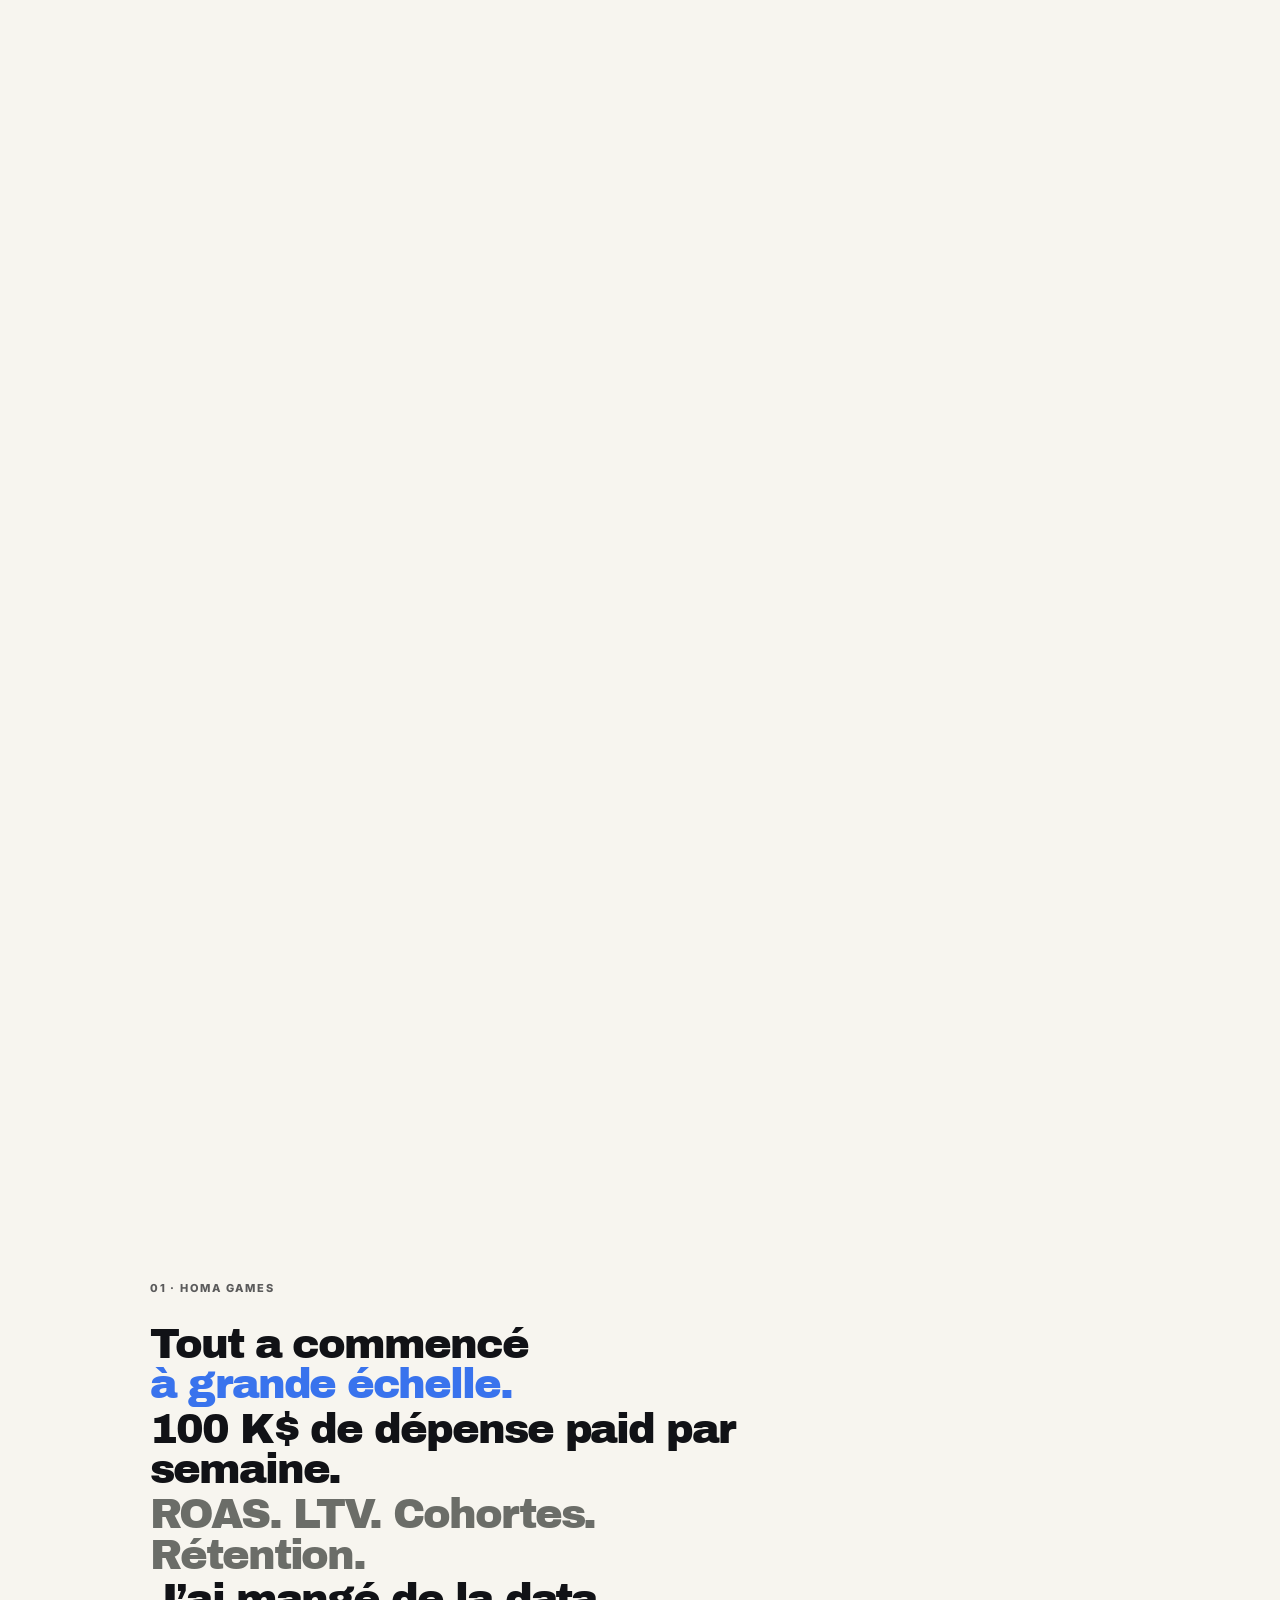
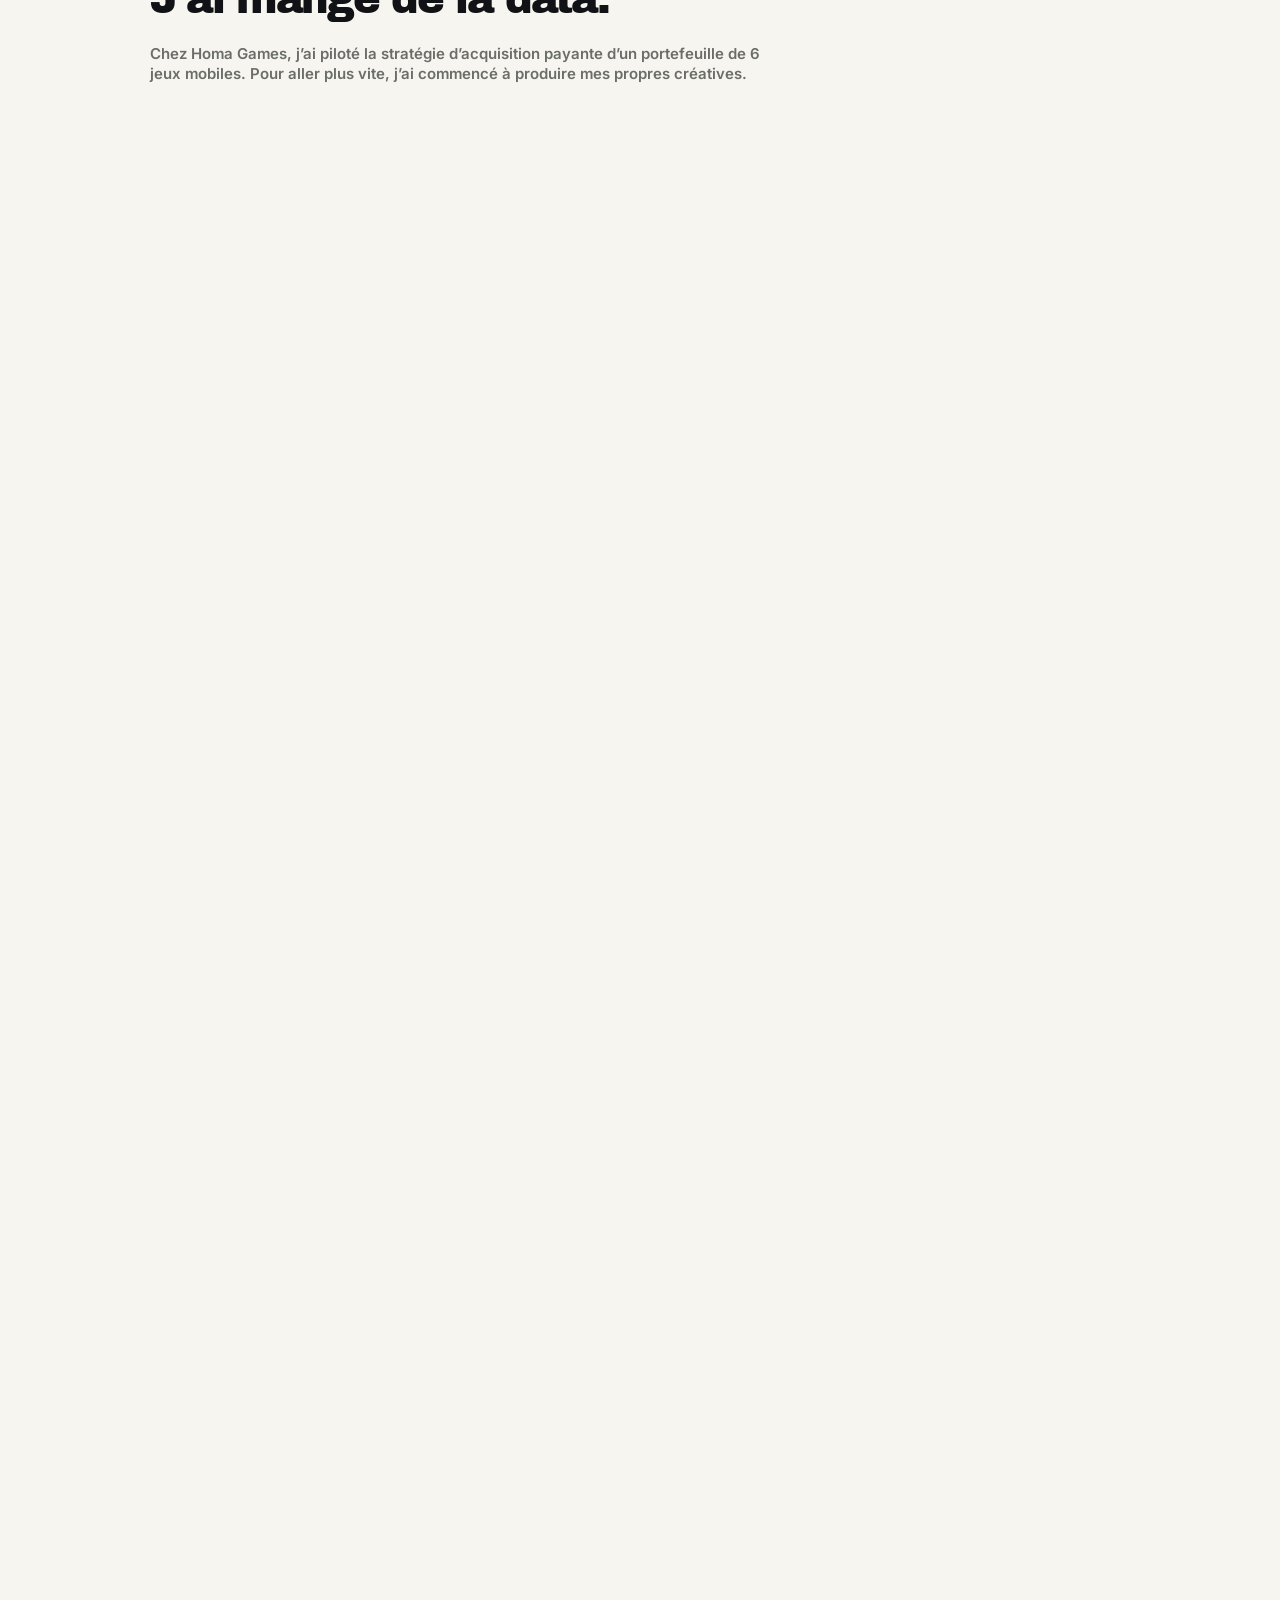
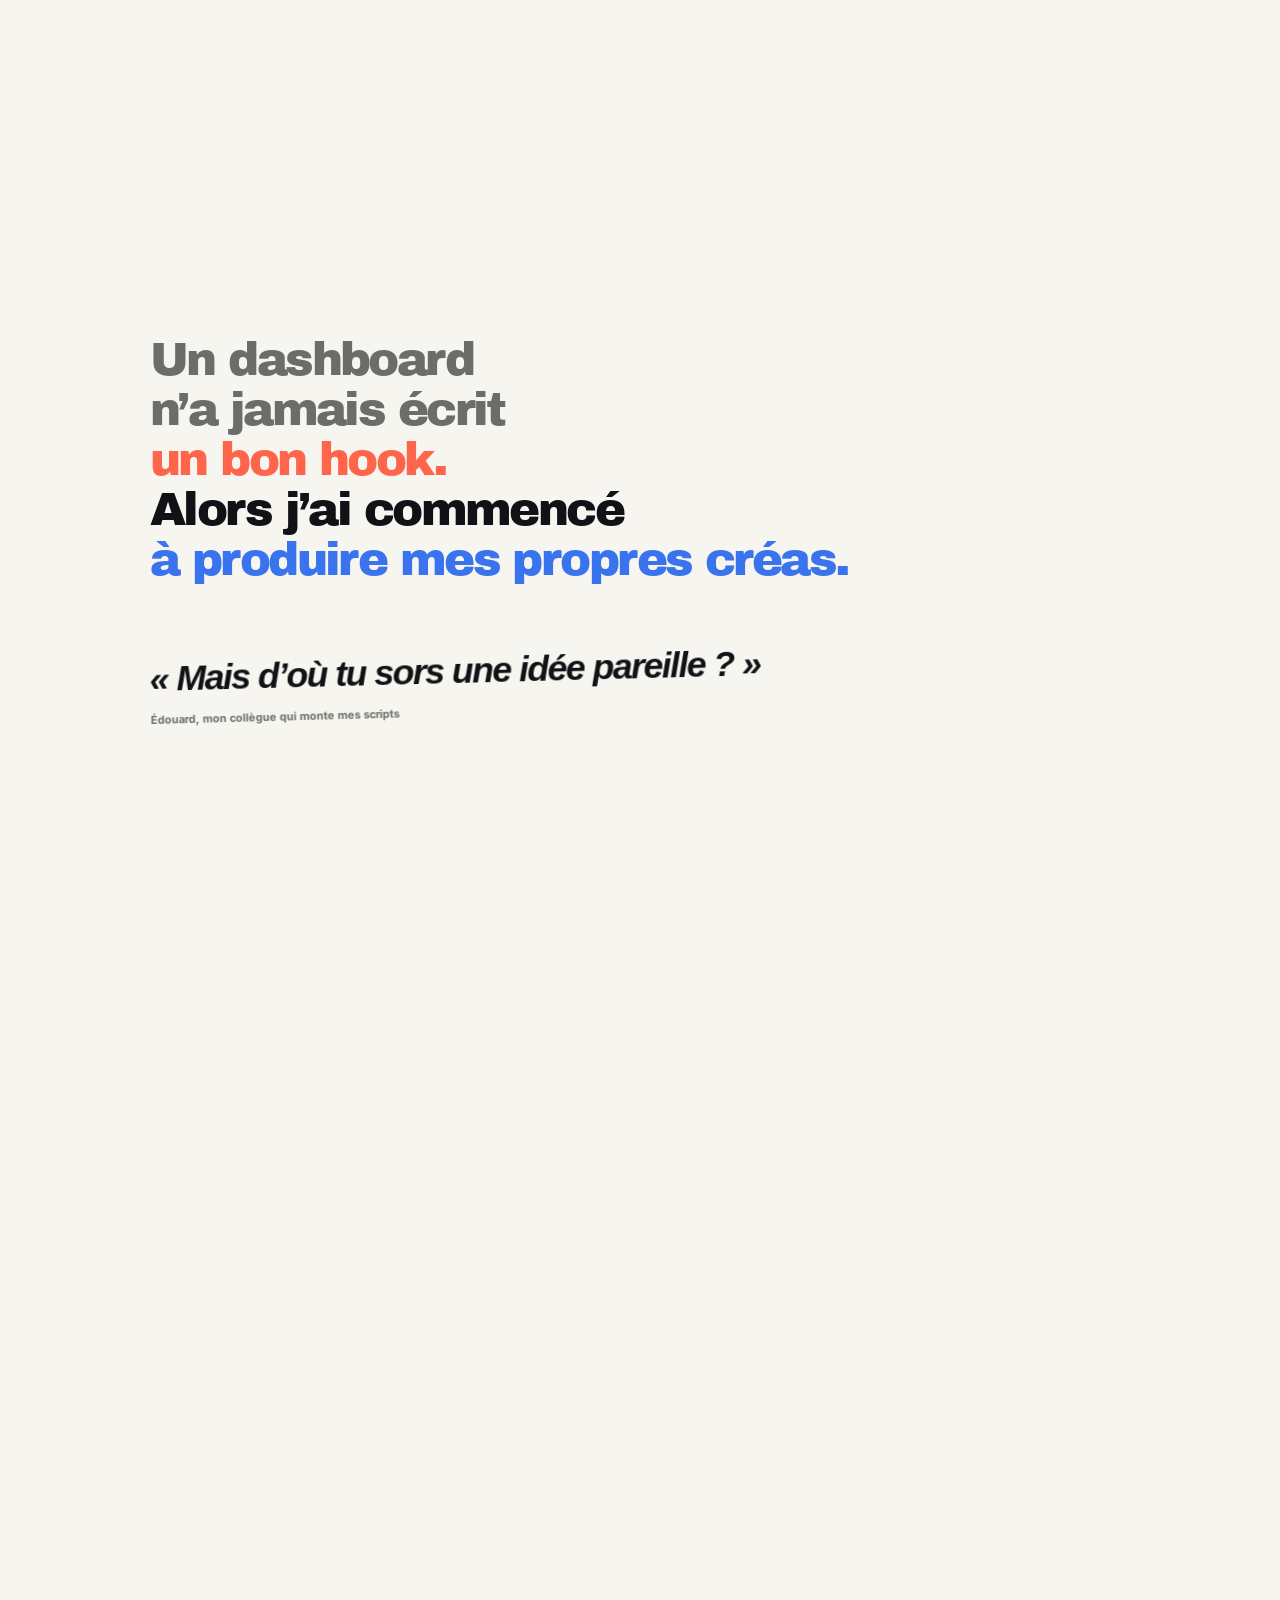
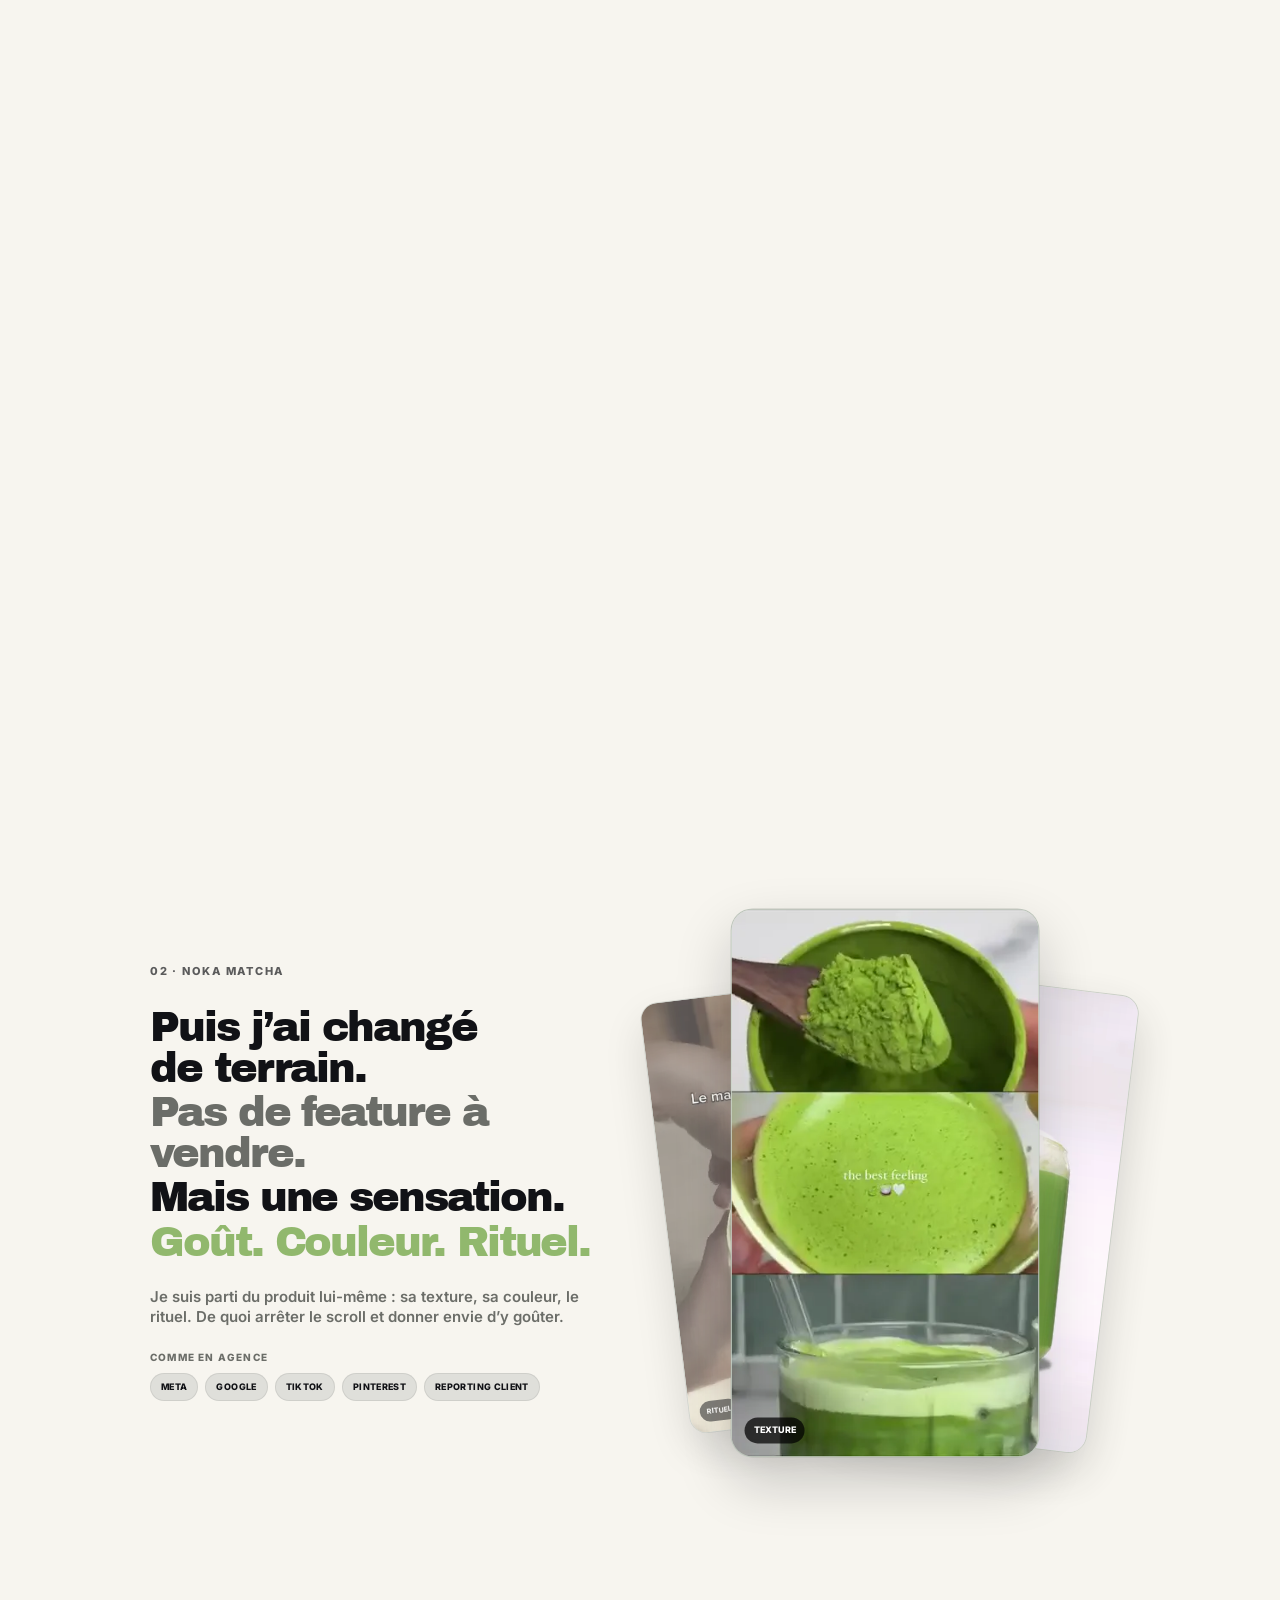
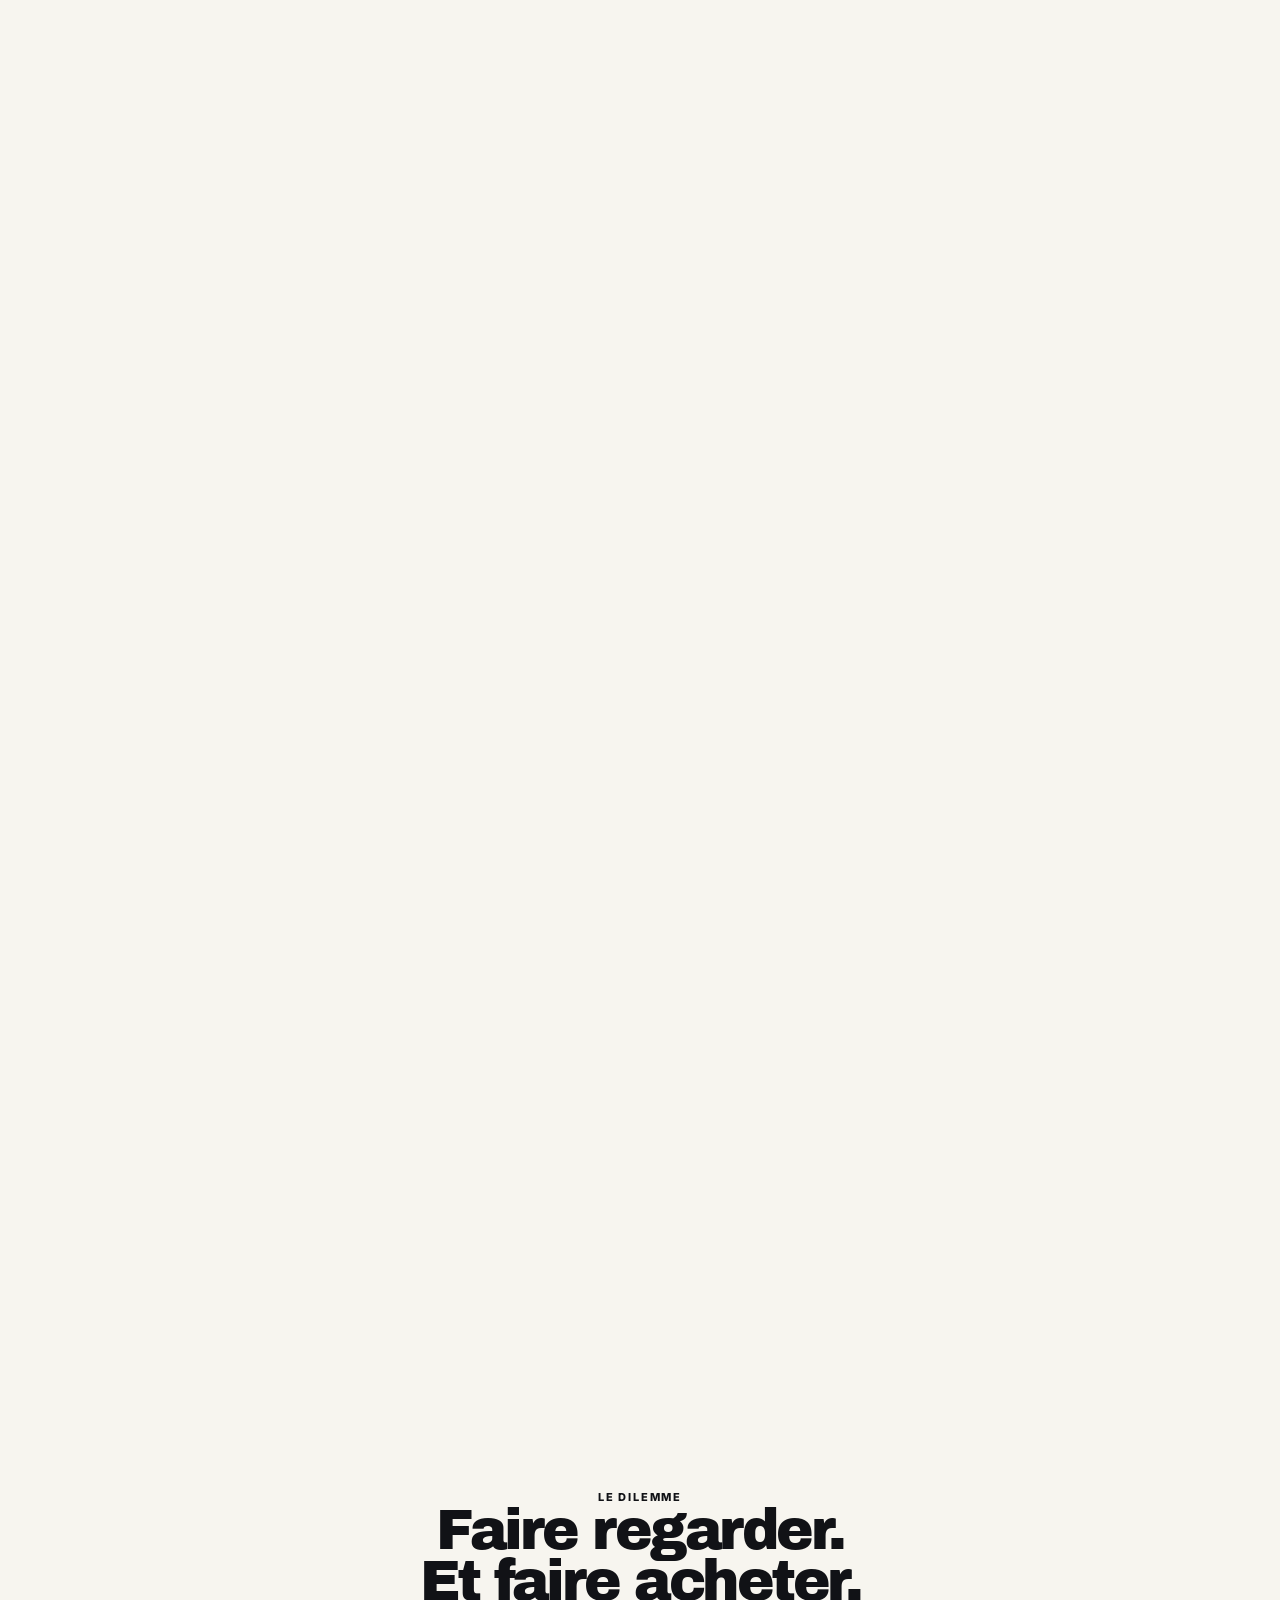
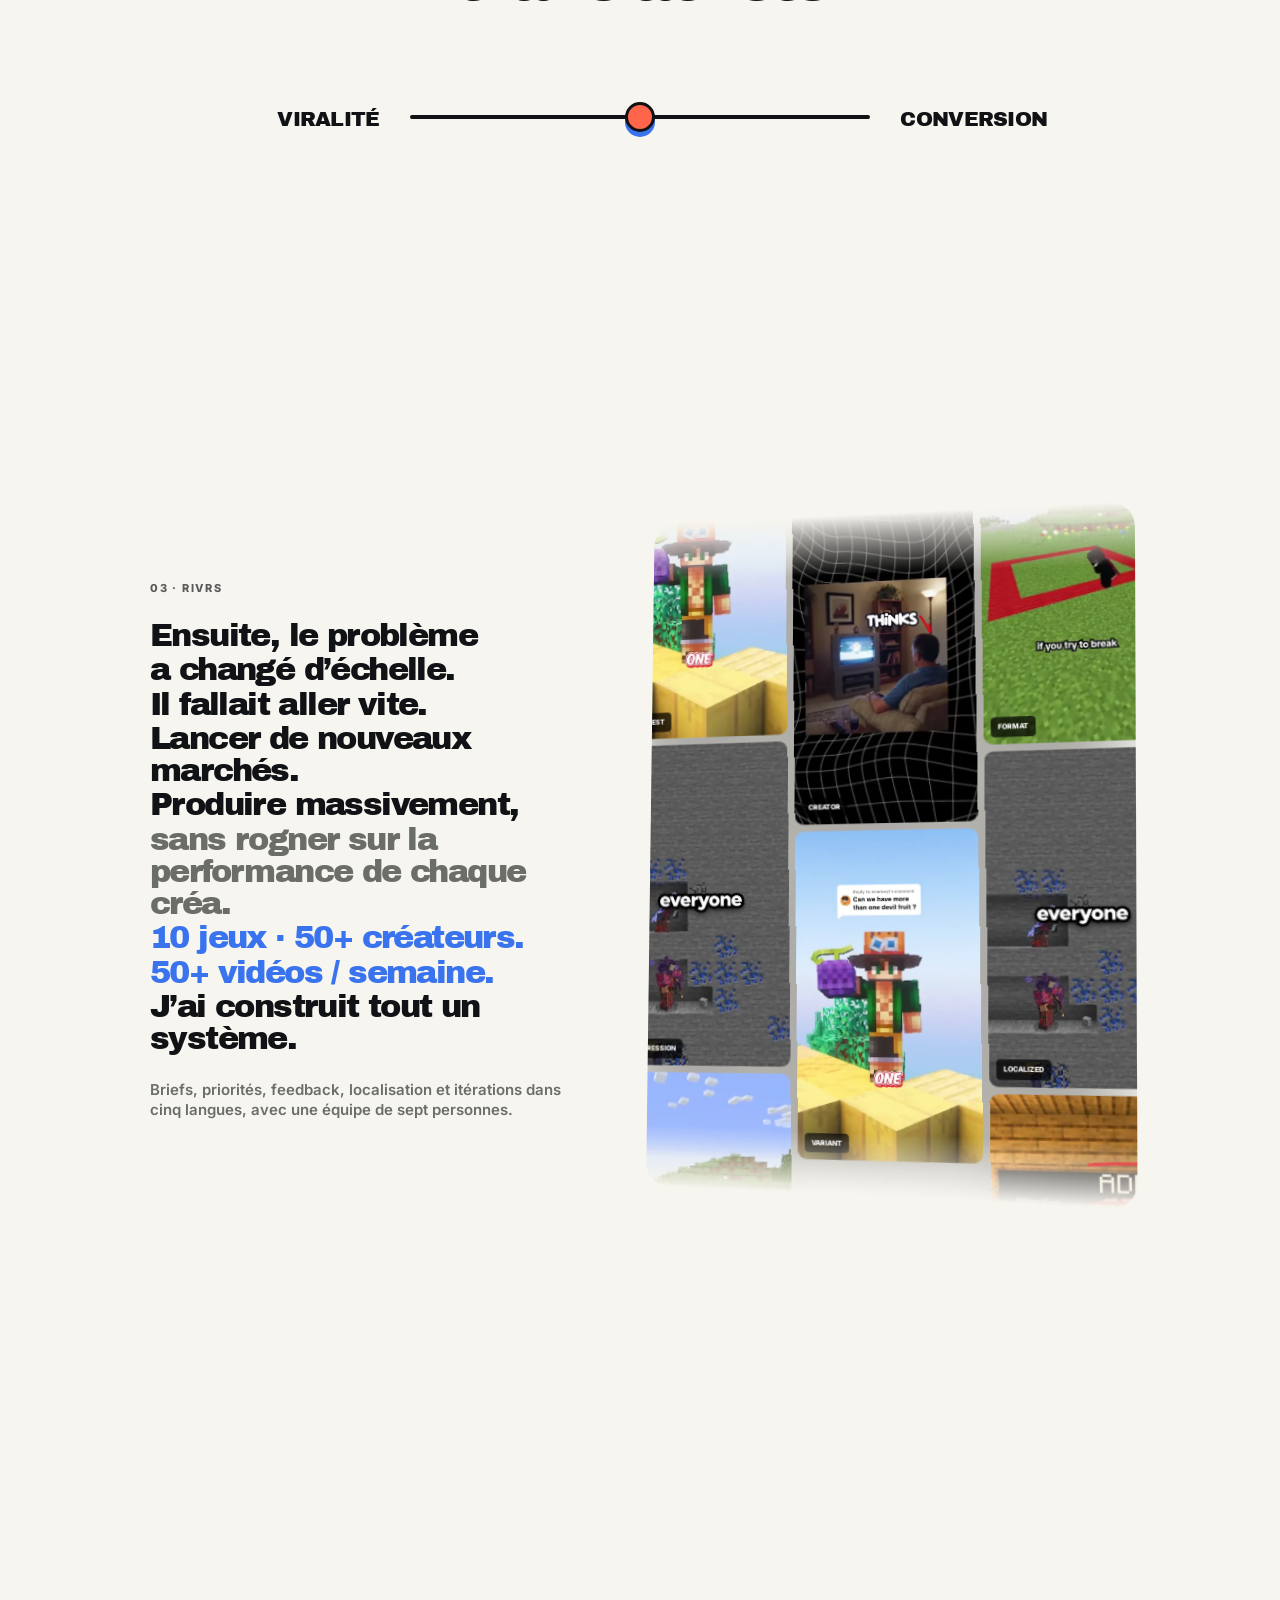
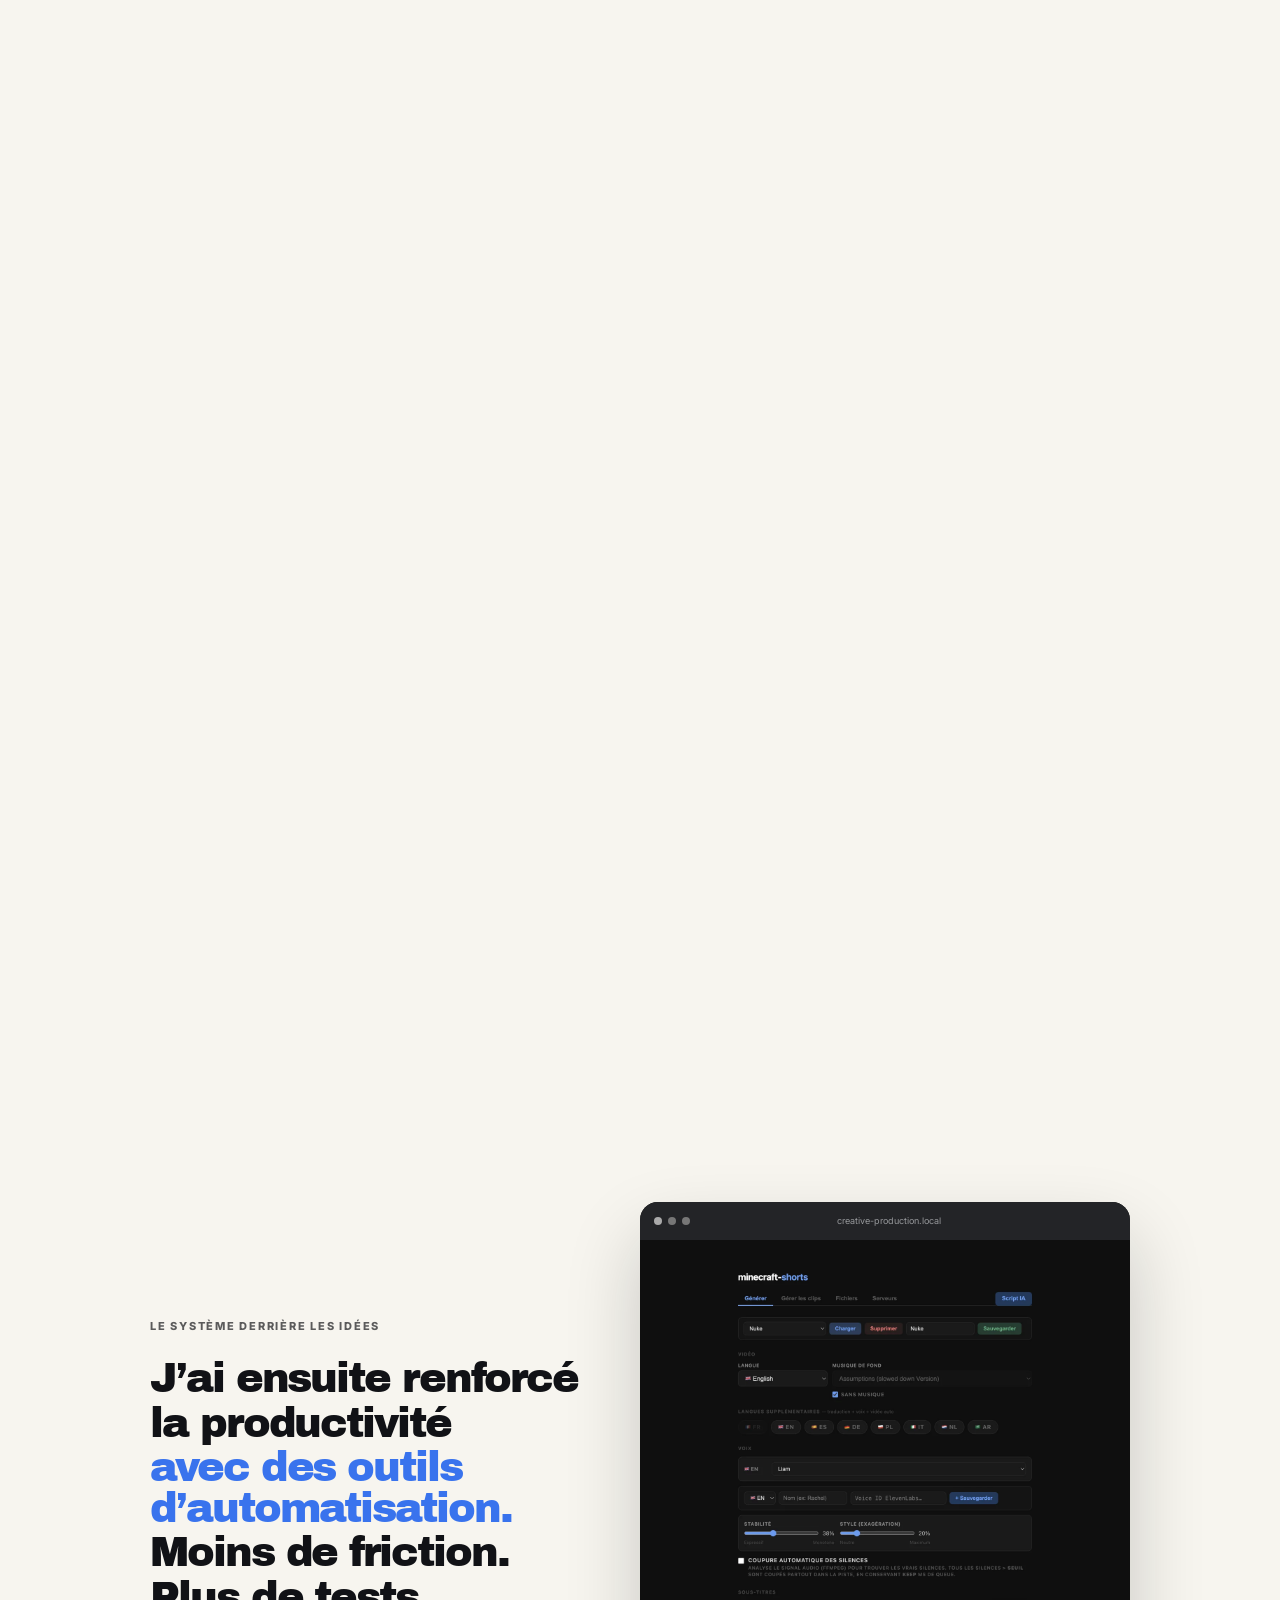
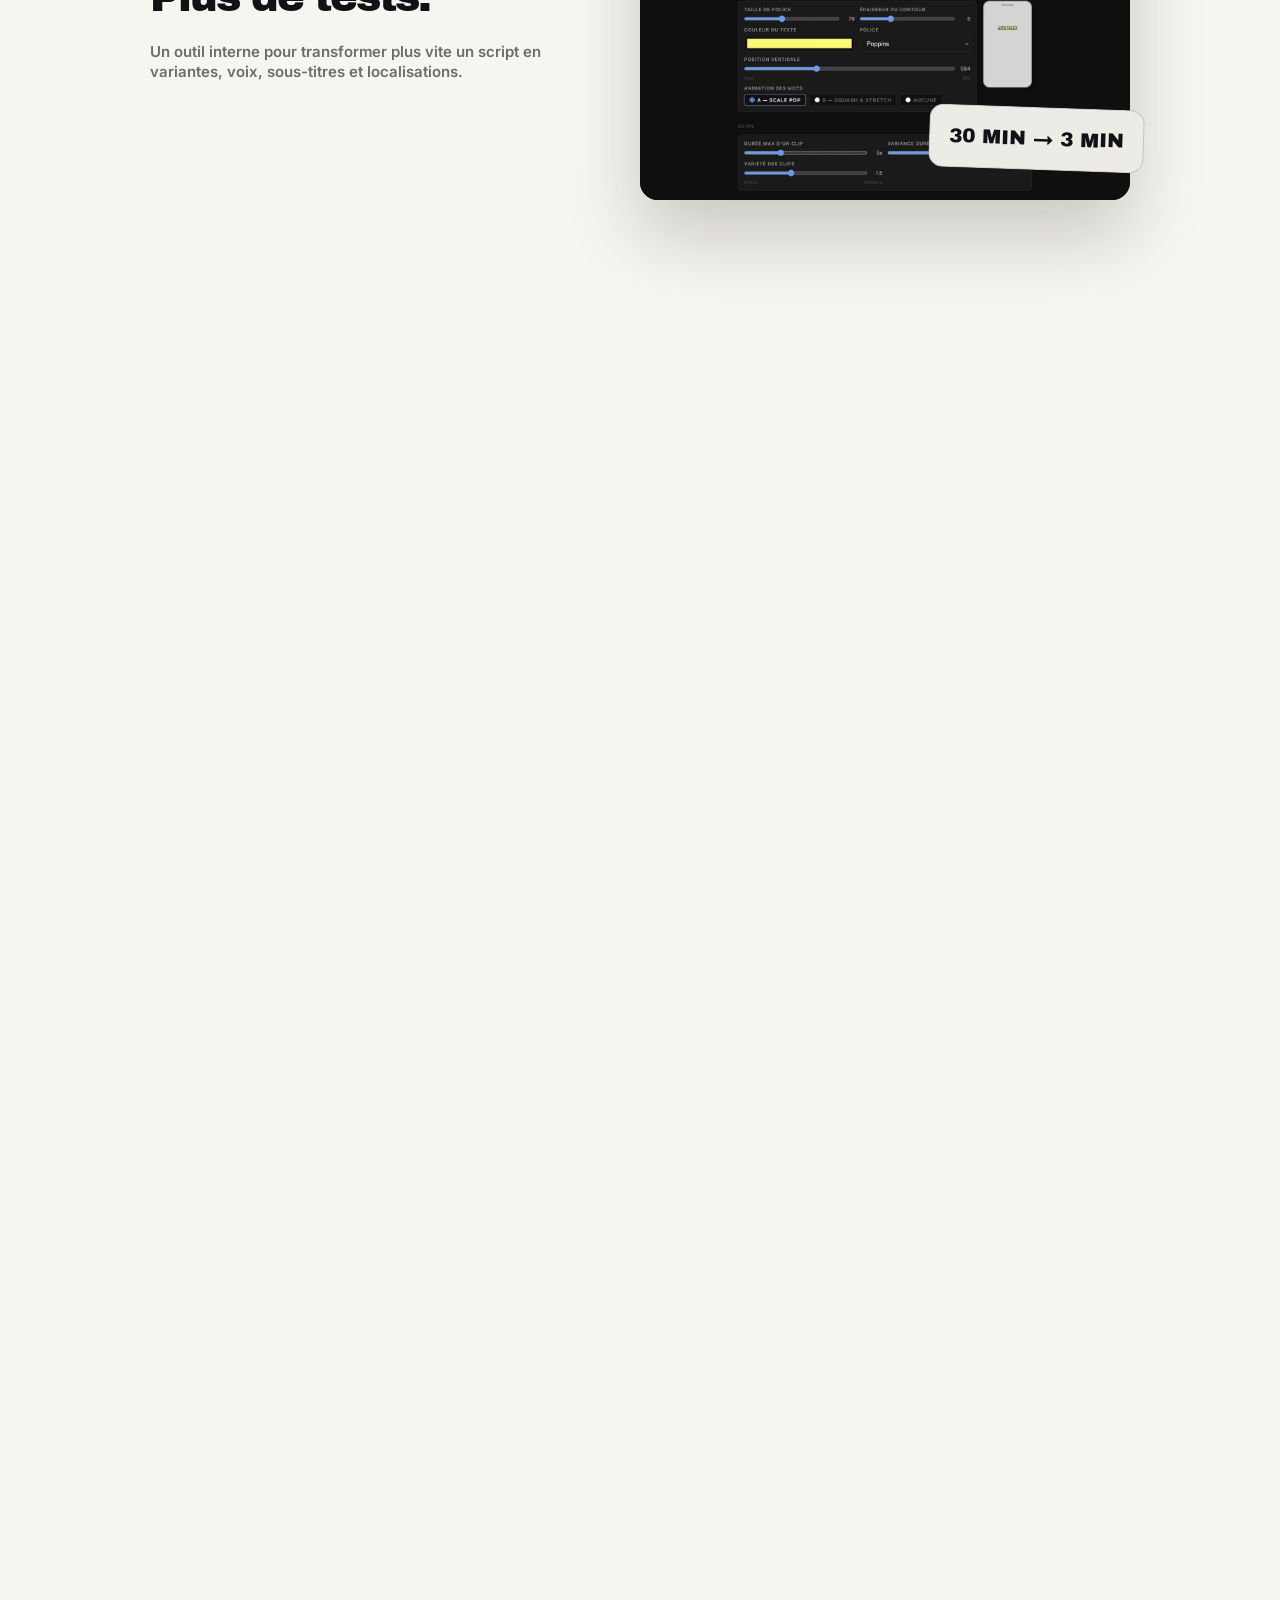
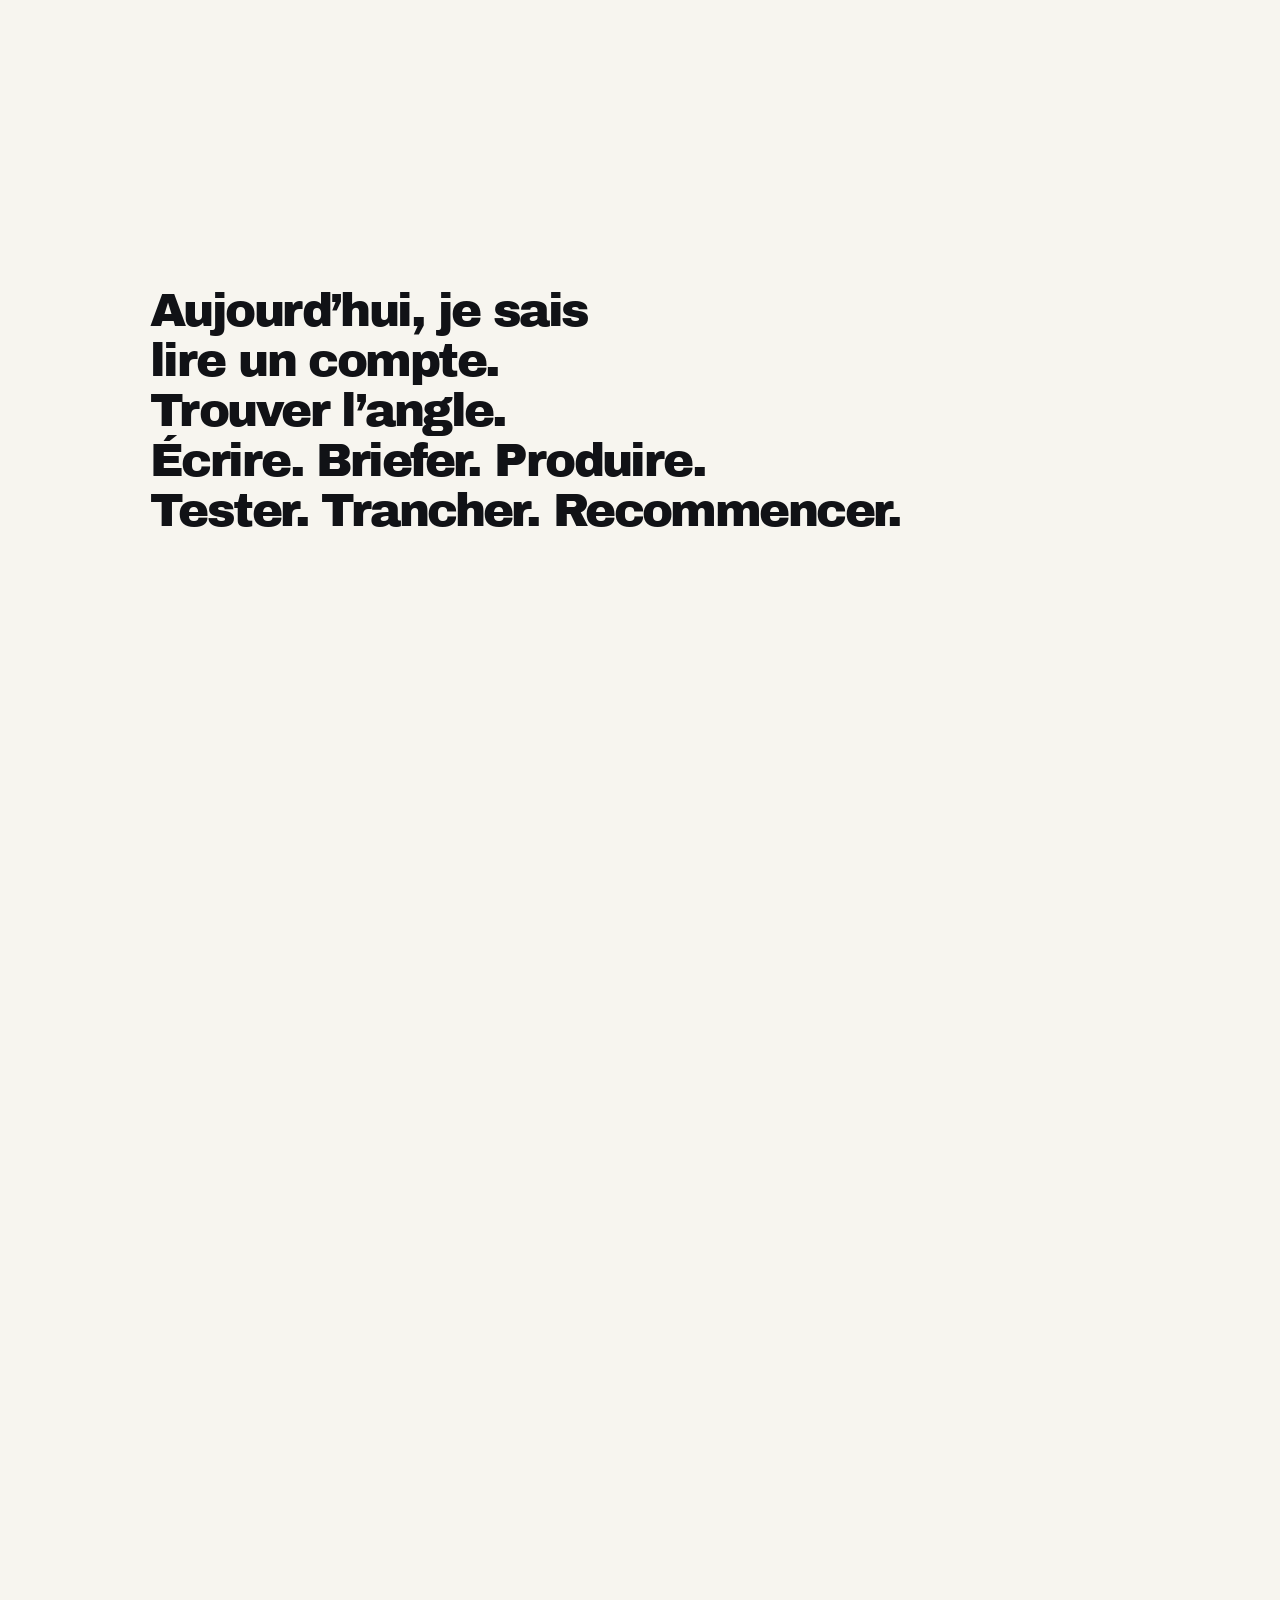
==== commit 840183aa: "Delay creative quote reveal" ====
--- a/adtitude/index.html
+++ b/adtitude/index.html
@@ -18,14 +18,14 @@
     .intro{min-height:290vh}.intro .script{max-width:900px}.intro .beat:first-child{margin-bottom:20px;font-size:.5em;letter-spacing:-.035em}.intro .beat:not(:first-child){font-size:.76em;line-height:1}.intro .beat:nth-of-type(5),.intro .beat:nth-of-type(6){color:var(--blue)}.chapter:not(.intro) .script.large{font-size:clamp(30px,3.65vw,52px);line-height:.98}.beat.matcha{color:#91b86d}.opening-cue,.chapter-next{display:flex;flex-direction:column;align-items:flex-start;color:var(--muted);font-family:Inter,Arial,sans-serif;font-size:10px;font-weight:800;letter-spacing:.12em;text-transform:uppercase}.opening-cue{height:42px;margin:0 0 54px}.opening-cue::after,.chapter-next::after{content:"";width:2px;height:34px;background:var(--blue);transform-origin:top center;animation:cue-down 1.15s cubic-bezier(.2,.8,.2,1) infinite}.chapter-next{position:absolute;bottom:18px;left:50%;align-items:center;gap:9px;opacity:0;transform:translateX(-50%);color:var(--muted)}.chapter-next.is-visible{opacity:1}.chapter-next::after{background:var(--blue)}@keyframes cue-down{0%,100%{transform:scaleY(.3) translateY(0)}50%{transform:scaleY(1) translateY(6px)}}
     .click-cursor,.cart-action{display:inline-grid;place-items:center;vertical-align:middle;margin-left:.2em;font-family:Inter,Arial,sans-serif;letter-spacing:0}.click-cursor{position:relative;width:30px;height:30px}.click-cursor::before{content:"↖";color:var(--coral);font-size:24px;font-weight:900;line-height:1;transform:translate(8px,8px)}.click-cursor::after{content:"";position:absolute;top:0;left:0;width:13px;height:13px;border:2px solid var(--coral);border-radius:50%;opacity:0}.beat.is-visible .click-cursor::before{animation:cursor-tap 1.15s .08s cubic-bezier(.2,.8,.2,1) both}.beat.is-visible .click-cursor::after{animation:click-ring 1.15s .36s ease-out both}.cart-action{min-width:94px;padding:6px 9px;color:var(--ink);background:#e5e5e1;border:1px solid rgba(17,18,22,.2);border-radius:7px;font-size:9px;font-weight:900;line-height:1;white-space:nowrap;transform:rotate(-2deg)}.beat.is-visible .cart-action{animation:add-cart 1.05s .08s cubic-bezier(.2,.8,.2,1) both}@keyframes cursor-tap{0%{transform:translate(16px,16px)}45%,62%{transform:translate(1px,1px) scale(.82)}100%{transform:translate(4px,4px)}}@keyframes click-ring{0%{opacity:0;transform:scale(.3)}20%{opacity:1}100%{opacity:0;transform:scale(2)}}@keyframes add-cart{0%{transform:translateY(11px) rotate(-2deg) scale(.82)}45%{transform:translateY(0) rotate(-2deg) scale(1.08)}62%{transform:translateY(2px) rotate(-2deg) scale(.94)}100%{transform:translateY(0) rotate(-2deg) scale(1)}}
     #rivrs .script{gap:.06em;font-size:clamp(23px,2.5vw,36px);line-height:1.01}#homa .chapter-stage{isolation:isolate}.homa-layout{position:relative;z-index:5}.homa-layout .chapter-copy{width:min(650px,68vw)}.homa-layout .script{font-family:"Archivo Black",Impact,sans-serif;font-size:clamp(28px,3.25vw,47px);font-weight:400;letter-spacing:-.05em;line-height:.98}.data-field{position:absolute;inset:64px 0 0;overflow:hidden;opacity:0;pointer-events:none}.data-field.is-visible{opacity:1}.data-field--back{z-index:1}.data-field--middle{z-index:3}.data-field--front{z-index:7}.datum{--top:50%;--scale:1;position:absolute;top:var(--top);left:100%;display:grid;place-items:center;padding:8px 11px;color:var(--ink);background:#d7d8db;border:2px solid #35373b;border-radius:8px;box-shadow:3px 3px 0 #35373b;font-size:11px;font-weight:900;white-space:nowrap;will-change:transform}.data-field--back .datum{opacity:.28;filter:blur(2px);border-width:1px;box-shadow:none;font-size:8px}.data-field--middle .datum{opacity:.64;filter:blur(.35px);font-size:10px}.data-field--front .datum{padding:11px 14px;border-width:3px;box-shadow:5px 5px 0 rgba(17,18,22,.18);font-size:14px}.datum:nth-child(3n+2){background:#f1f1ef}.datum:nth-child(3n){color:#fff;background:#777b82}
-    .pivot-card{max-width:720px;margin-top:48px;transform:rotate(-1.5deg);transform-origin:left center}.pivot-card blockquote{margin:0;font-family:Inter,Arial,sans-serif;font-size:clamp(23px,2.8vw,39px);font-style:italic;font-weight:800;letter-spacing:-.045em;line-height:1.05}.pivot-card cite{display:block;margin-top:14px;color:var(--muted);font-size:11px;font-style:normal;font-weight:700}
+    .pivot-card{max-width:720px;margin-top:78px;transform:rotate(-1.5deg);transform-origin:left center}.pivot-card blockquote{margin:0;font-family:Inter,Arial,sans-serif;font-size:clamp(23px,2.8vw,39px);font-style:italic;font-weight:800;letter-spacing:-.045em;line-height:1.05}.pivot-card cite{display:block;margin-top:14px;color:var(--muted);font-size:11px;font-style:normal;font-weight:700}
     .noka-deck{position:relative;width:min(100%,520px);height:min(72svh,620px);margin-inline:auto}.noka-card{position:absolute;top:50%;left:50%;width:63%;padding:0;overflow:hidden;aspect-ratio:9/16;background:#dce5d8;border:1px solid var(--line);border-radius:22px;box-shadow:0 24px 56px rgba(16,17,20,.2);transition:transform .45s cubic-bezier(.2,.72,.2,1),filter .3s,opacity .3s}.noka-card video{display:block;width:100%;height:100%;object-fit:cover}.noka-card span{position:absolute;bottom:13px;left:13px;padding:7px 9px;color:#fff;background:rgba(0,0,0,.72);border-radius:999px;font-size:9px;font-weight:800}.noka-card.is-active{z-index:3;transform:translate(-50%,-50%)}.noka-card.is-left{z-index:1;opacity:.65;filter:saturate(.7);transform:translate(-82%,-46%) rotate(-7deg) scale(.79)}.noka-card.is-right{z-index:2;opacity:.82;filter:saturate(.88);transform:translate(-18%,-45%) rotate(7deg) scale(.84)}.proof-label{margin:24px 0 8px;color:var(--muted);font-size:10px;font-weight:800;letter-spacing:.12em;text-transform:uppercase}.noka-proof{display:flex;flex-wrap:wrap;gap:7px;margin-top:0}.noka-proof span{padding:7px 10px;color:var(--ink);background:#dfdfda;border:1px solid rgba(17,18,22,.08);border-radius:999px;font-size:9px;font-weight:800;letter-spacing:.04em}
     .balance{padding:130px 0;background:var(--paper);overflow:hidden}.balance-layout{display:flex;flex-direction:column;align-items:center;text-align:center}.balance h2{max-width:920px;font-size:clamp(36px,4.4vw,60px)}.balance-scale{--viral-shift:0px;--conversion-shift:0px;--viral-y:0px;--conversion-y:0px;--amp-shift:0px;--amp-opacity:0;position:relative;width:clamp(310px,36vw,520px);margin-top:92px}.balance-label{position:absolute;top:50%;z-index:2;font-family:"Archivo Black",Impact,sans-serif;font-size:clamp(16px,1.6vw,22px);letter-spacing:-.035em;text-transform:uppercase;white-space:nowrap;pointer-events:none;transition:transform .5s cubic-bezier(.16,.82,.22,1)}.balance-label--viral{left:0;transform:translate(calc(-100% - 30px + var(--viral-shift)),calc(-50% + var(--viral-y)))}.balance-label--conversion{right:0;transform:translate(calc(100% + 30px + var(--conversion-shift)),calc(-50% + var(--conversion-y)))}.balance-amp{position:absolute;z-index:4;top:50%;left:50%;padding:0 12px;opacity:var(--amp-opacity);background:var(--paper);font-family:"Archivo Black",Impact,sans-serif;font-size:20px;transform:translate(calc(-50% + var(--amp-shift)),-50%);pointer-events:none}.balance-scale.is-dragging .balance-label{transition-duration:.1s}.balance-scale input{position:relative;z-index:3;width:100%;height:36px;margin:0;appearance:none;background:transparent;cursor:grab;touch-action:none}.balance-scale input::-webkit-slider-runnable-track{height:4px;background:var(--ink);border-radius:999px}.balance-scale input::-webkit-slider-thumb{width:30px;height:30px;margin-top:-13px;appearance:none;background:var(--coral);border:3px solid var(--ink);border-radius:50%;box-shadow:0 5px 0 var(--blue)}.balance-result{min-height:34px;margin:56px 0 0;opacity:0;transform:translateY(8px);font-family:"Archivo Black",Impact,sans-serif;font-size:clamp(24px,3vw,38px);letter-spacing:-.045em;transition:.3s}.balance-result.is-visible{opacity:1;transform:none}
     .creative-window{height:min(76vh,720px);overflow:hidden;border-radius:var(--radius);filter:drop-shadow(-18px 25px 32px rgba(0,0,0,.32));perspective:1000px;transform:perspective(1000px) rotateY(-8deg) rotateX(2deg);-webkit-mask-image:linear-gradient(to bottom,transparent,#000 9%,#000 91%,transparent);mask-image:linear-gradient(to bottom,transparent,#000 9%,#000 91%,transparent)}.creative-grid{display:grid;grid-template-columns:repeat(3,1fr);gap:7px;width:116%;margin:-170px 0 0 -8%;transform:rotate(-1deg)}.creative-column{display:flex;flex-direction:column;gap:7px;will-change:transform}.creative-column:nth-child(2){margin-top:-110px}.creative-card{position:relative;margin:0;overflow:hidden;aspect-ratio:9/16;background:#222;border-radius:9px}.creative-card video{display:block;width:100%;height:100%;object-fit:cover}.creative-card figcaption{position:absolute;bottom:7px;left:7px;padding:5px 7px;color:#fff;background:rgba(0,0,0,.72);border-radius:4px;font-size:7px;font-weight:800}
     .browser{overflow:hidden;background:#111;border-radius:18px;box-shadow:0 35px 75px rgba(17,18,22,.2)}.browser-bar{display:flex;align-items:center;gap:6px;height:38px;padding:0 14px;background:#232427}.browser-bar span{width:8px;height:8px;background:#777;border-radius:50%}.browser-bar span:first-child{background:#aaa}.browser-bar p{margin:0 auto;padding-right:35px;color:#96989b;font-size:9px}.browser-view{height:560px;overflow:hidden}.browser-view img{display:block;width:100%;height:auto}.time-chip{position:absolute;right:-14px;bottom:30px;padding:17px 19px;color:var(--ink);background:#ecebe6;border:1px solid rgba(17,18,22,.18);border-radius:14px;font-family:"Archivo Black",Impact,sans-serif;font-size:20px;transform:rotate(2deg)}
     .finale{min-height:300vh}.finale .script{max-width:1110px}.finale .beat:last-child{margin-top:.32em;color:var(--coral)}.contact-card{--r:0;display:flex;align-items:center;justify-content:space-between;gap:30px;width:100%;margin-top:42px;padding-top:25px;border-top:1px solid var(--line);opacity:var(--r);transform:translateY(calc((1 - var(--r))*20px))}.contact-card p{margin:0;color:var(--muted)}.contact-card button{padding:0 0 5px;color:var(--ink);background:none;border:0;border-bottom:2px solid var(--coral);font-size:18px;font-weight:800;cursor:pointer}.copy-note{min-height:17px;margin-top:8px!important;color:var(--blue)!important;font-size:10px}.chapter.dark,.chapter.blue-bg{--chapter-bg:var(--paper);--chapter-ink:var(--ink)}.chapter.dark .beat.soft,.chapter.blue-bg .beat.soft{color:var(--muted)}.chapter.dark .beat.accent,.chapter.blue-bg .beat.accent{color:var(--blue)}.chapter.dark .chapter-note,.chapter.blue-bg .chapter-note{color:var(--muted)}
     @media(max-width:920px){.shell{width:min(100% - 36px,760px)}.chapter-stage>.shell{width:min(100% - 44px,690px)}.chapter{min-height:300vh}.chapter-layout{grid-template-columns:1fr;gap:30px}.chapter-stage{align-items:center;padding-top:94px}.chapter-layout .script{font-size:clamp(29px,5.8vw,45px)}.chapter-visual{width:min(100%,570px);margin-inline:auto}.noka-deck{height:500px}.creative-window{height:500px;transform:none}.browser-view{height:370px}.time-chip{right:10px}}
-    @media(max-width:580px){.shell{width:calc(100% - 28px)}.chapter-stage>.shell{width:calc(100% - 34px)}.topbar{padding:14px}.brand{font-size:12px}.nav a:not(:last-child){display:none}.chapter{min-height:330vh}.chapter-stage{padding:78px 0 28px}.chapter-layout{gap:18px}.script.large{font-size:clamp(30px,8.4vw,42px)}.chapter-layout .script{font-size:clamp(23px,6.8vw,32px)}.chapter-copy .eyebrow{margin-bottom:12px}.chapter-note{margin-top:14px;font-size:13px}.scroll-cue{right:14px;bottom:15px}.homa-layout .chapter-copy{width:100%}.data-field--front .datum{font-size:11px}.pivot-card{margin-top:34px}.noka-proof{display:none}.noka-deck{height:min(38svh,340px)}.balance{padding:88px 0}.balance-scale{width:58vw;margin-top:82px}.creative-window{height:min(38svh,390px)}.creative-grid{gap:5px;width:112%;margin-left:-6%}.creative-column{gap:5px}.browser-view{height:min(32svh,280px)}.time-chip{right:6px;bottom:15px;padding:11px 13px;font-size:15px}.contact-card{display:block}.contact-card button{margin-top:25px;font-size:15px}}
+    @media(max-width:580px){.shell{width:calc(100% - 28px)}.chapter-stage>.shell{width:calc(100% - 34px)}.topbar{padding:14px}.brand{font-size:12px}.nav a:not(:last-child){display:none}.chapter{min-height:330vh}.chapter-stage{padding:78px 0 28px}.chapter-layout{gap:18px}.script.large{font-size:clamp(30px,8.4vw,42px)}.chapter-layout .script{font-size:clamp(23px,6.8vw,32px)}.chapter-copy .eyebrow{margin-bottom:12px}.chapter-note{margin-top:14px;font-size:13px}.scroll-cue{right:14px;bottom:15px}.homa-layout .chapter-copy{width:100%}.data-field--front .datum{font-size:11px}.pivot-card{margin-top:54px}.noka-proof{display:none}.noka-deck{height:min(38svh,340px)}.balance{padding:88px 0}.balance-scale{width:58vw;margin-top:82px}.creative-window{height:min(38svh,390px)}.creative-grid{gap:5px;width:112%;margin-left:-6%}.creative-column{gap:5px}.browser-view{height:min(32svh,280px)}.time-chip{right:6px;bottom:15px;padding:11px 13px;font-size:15px}.contact-card{display:block}.contact-card button{margin-top:25px;font-size:15px}}
     @media(prefers-reduced-motion:reduce){html{scroll-behavior:auto}.beat,.chapter-note,.chapter-visual,.contact-card{opacity:1!important;filter:none!important;transform:none!important}.datum,.click-cursor::before,.click-cursor::after,.cart-action{animation:none!important}.creative-column{transform:none!important}.balance-label,.balance-amp{transition:none}.scroll-cue::after,.opening-cue::after,.chapter-next::after{animation:none}}
   </style>
 </head>
@@ -35,7 +35,7 @@
   <main id="top">
     <section class="chapter intro" data-visual-at="1"><div class="chapter-stage"><div class="shell"><div class="script large"><span class="beat">Salut, moi c’est Ambroise.</span><span class="opening-cue" aria-label="Faire défiler vers le bas"></span><span class="beat">J’ai passé cinq ans</span><span class="beat">à essayer de comprendre</span><span class="beat">pourquoi certaines idées</span><span class="beat">font cliquer.<span class="click-cursor" aria-hidden="true"></span></span><span class="beat">Et pourquoi d’autres font acheter.<span class="cart-action" aria-hidden="true">ADD TO CART</span></span></div></div></div></section>
     <section class="chapter" id="homa" data-data-at=".63"><div class="chapter-stage"><div class="data-field data-field--back" aria-hidden="true"><span class="datum" style="--top:16%;--duration:3.8s;--delay:.1s;--scale:.7">LTV</span><span class="datum" style="--top:38%;--duration:4.1s;--delay:.35s;--scale:.58">D30</span><span class="datum" style="--top:70%;--duration:3.6s;--delay:.65s;--scale:.66">COHORT</span><span class="datum" style="--top:84%;--duration:4.3s;--delay:.9s;--scale:.52">ARPU</span></div><div class="data-field data-field--middle" aria-hidden="true"><span class="datum" style="--top:24%;--duration:2.9s;--delay:.05s;--scale:.9">ROAS</span><span class="datum" style="--top:53%;--duration:3.1s;--delay:.3s;--scale:.82">CVR</span><span class="datum" style="--top:76%;--duration:3.3s;--delay:.55s;--scale:.86">RETENTION D7</span><span class="datum" style="--top:34%;--duration:3s;--delay:.8s;--scale:.78">CPA</span></div><div class="data-field data-field--front" aria-hidden="true"><span class="datum" style="--top:31%;--duration:2.15s;--delay:0s;--scale:1.05">CTR</span><span class="datum" style="--top:62%;--duration:2.35s;--delay:.22s;--scale:1.12">LTV</span><span class="datum" style="--top:78%;--duration:2.2s;--delay:.48s;--scale:1">ROAS</span></div><div class="shell homa-layout"><div class="chapter-copy"><p class="eyebrow">01 · HOMA GAMES</p><div class="script"><span class="beat">Tout a commencé</span><span class="beat accent">à grande échelle.</span><span class="beat">100 K$ de dépense paid par semaine.</span><span class="beat soft">ROAS. LTV. Cohortes. Rétention.</span><span class="beat">J’ai mangé de la data.</span></div><p class="chapter-note">Chez Homa Games, j’ai piloté la stratégie d’acquisition payante d’un portefeuille de 6 jeux mobiles. Pour aller plus vite, j’ai commencé à produire mes propres créatives.</p></div></div><div class="chapter-next" data-next-cue>Par ici</div></div></section>
-    <section class="chapter" data-visual-at=".5"><div class="chapter-stage"><div class="shell"><div class="script large"><span class="beat soft">Un dashboard</span><span class="beat soft">n’a jamais écrit</span><span class="beat coral">un bon hook.</span><span class="beat">Alors j’ai commencé</span><span class="beat blue">à produire mes propres créas.</span></div><div class="pivot-card chapter-visual"><blockquote>« Mais d’où tu sors une idée pareille&nbsp;? »</blockquote><cite>Édouard, mon collègue qui monte mes scripts</cite></div></div></div></section>
+    <section class="chapter" data-visual-at=".78"><div class="chapter-stage"><div class="shell"><div class="script large"><span class="beat soft">Un dashboard</span><span class="beat soft">n’a jamais écrit</span><span class="beat coral">un bon hook.</span><span class="beat">Alors j’ai commencé</span><span class="beat blue">à produire mes propres créas.</span></div><div class="pivot-card chapter-visual"><blockquote>« Mais d’où tu sors une idée pareille&nbsp;? »</blockquote><cite>Édouard, mon collègue qui monte mes scripts</cite></div></div></div></section>
     <section class="chapter blue-bg" id="noka" data-visual-at=".27"><div class="chapter-stage"><div class="shell chapter-layout"><div class="chapter-copy"><p class="eyebrow">02 · NOKA MATCHA</p><div class="script"><span class="beat">Puis j’ai changé</span><span class="beat">de terrain.</span><span class="beat soft">Pas de feature à vendre.</span><span class="beat">Mais une sensation.</span><span class="beat matcha">Goût. Couleur. Rituel.</span></div><p class="chapter-note">Je suis parti du produit lui-même : sa texture, sa couleur, le rituel. De quoi arrêter le scroll et donner envie d’y goûter.</p><p class="proof-label">Comme en agence</p><div class="noka-proof"><span>META</span><span>GOOGLE</span><span>TIKTOK</span><span>PINTEREST</span><span>REPORTING CLIENT</span></div></div><div class="chapter-visual noka-deck" id="nokaDeck"><div class="noka-card is-active" data-angle="0"><video muted loop playsinline preload="none" poster="../selected-work/media/posters/noka-texture.webp" data-src="../selected-work/media/web/noka-texture.mp4"></video><span>TEXTURE</span></div><div class="noka-card is-right" data-angle="1"><video muted loop playsinline preload="none" poster="../selected-work/media/posters/noka-color.webp" data-src="../selected-work/media/web/noka-color.mp4"></video><span>COULEUR</span></div><div class="noka-card is-left" data-angle="2"><video muted loop playsinline preload="none" poster="../selected-work/media/posters/noka-ritual.webp" data-src="../selected-work/media/web/noka-ritual.mp4"></video><span>RITUEL</span></div></div></div></div></section>
     <section class="balance" id="balance"><div class="shell balance-layout"><p class="eyebrow">LE DILEMME</p><h2 class="display">Faire regarder.<br>Et faire acheter.</h2><div class="balance-scale" id="balanceScale"><span class="balance-label balance-label--viral">Viralité</span><span class="balance-amp" aria-hidden="true">&amp;</span><input id="balanceRange" type="range" min="0" max="100" value="50" step="1" aria-label="Équilibrer viralité et conversion"><span class="balance-label balance-label--conversion">Conversion</span></div><p class="balance-result" id="balanceResult">J’essaie de faire les deux.</p></div></section>
     <section class="chapter dark" id="rivrs" data-visual-at=".25"><div class="chapter-stage"><div class="shell chapter-layout"><div class="chapter-copy"><p class="eyebrow">03 · RIVRS</p><div class="script"><span class="beat">Ensuite, le problème</span><span class="beat">a changé d’échelle.</span><span class="beat">Il fallait aller vite.</span><span class="beat">Lancer de nouveaux marchés.</span><span class="beat">Produire massivement,</span><span class="beat soft">sans rogner sur la performance de chaque créa.</span><span class="beat accent">10 jeux · 50+ créateurs.</span><span class="beat accent">50+ vidéos / semaine.</span><span class="beat">J’ai construit tout un système.</span></div><p class="chapter-note">Briefs, priorités, feedback, localisation et itérations dans cinq langues, avec une équipe de sept personnes.</p></div><div class="chapter-visual creative-window"><div class="creative-grid"><div class="creative-column" data-direction="-1"><figure class="creative-card"><video muted loop playsinline preload="none" poster="../selected-work/media/posters/rivrs-question.webp" data-src="../selected-work/media/web/rivrs-question.mp4" data-start="2"></video><figcaption>HOOK TEST</figcaption></figure><figure class="creative-card"><video muted loop playsinline preload="none" poster="../selected-work/media/posters/rivrs-progression.webp" data-src="../selected-work/media/web/rivrs-progression.mp4" data-start="11"></video><figcaption>PROGRESSION</figcaption></figure><figure class="creative-card"><video muted loop playsinline preload="none" poster="../selected-work/media/posters/rivrs-rule.webp" data-src="../selected-work/media/web/rivrs-rule.mp4" data-start="5"></video><figcaption>ITERATION</figcaption></figure></div><div class="creative-column" data-direction="1"><figure class="creative-card"><video muted loop playsinline preload="none" poster="../selected-work/media/posters/rivrs-contrarian.webp" data-src="../selected-work/media/web/rivrs-contrarian.mp4" data-start="13"></video><figcaption>CONTRARIAN</figcaption></figure><figure class="creative-card"><video muted loop playsinline preload="none" poster="../selected-work/media/posters/rivrs-unique.webp" data-src="../selected-work/media/web/rivrs-unique.mp4" data-start="12"></video><figcaption>CREATOR</figcaption></figure><figure class="creative-card"><video muted loop playsinline preload="none" poster="../selected-work/media/posters/rivrs-question.webp" data-src="../selected-work/media/web/rivrs-question.mp4" data-start="19"></video><figcaption>VARIANT</figcaption></figure></div><div class="creative-column" data-direction="-1"><figure class="creative-card"><video muted loop playsinline preload="none" poster="../selected-work/media/posters/rivrs-rule.webp" data-src="../selected-work/media/web/rivrs-rule.mp4" data-start="16"></video><figcaption>FORMAT</figcaption></figure><figure class="creative-card"><video muted loop playsinline preload="none" poster="../selected-work/media/posters/rivrs-progression.webp" data-src="../selected-work/media/web/rivrs-progression.mp4" data-start="20"></video><figcaption>LOCALIZED</figcaption></figure><figure class="creative-card"><video muted loop playsinline preload="none" poster="../selected-work/media/posters/rivrs-contrarian.webp" data-src="../selected-work/media/web/rivrs-contrarian.mp4" data-start="25"></video><figcaption>HOOK</figcaption></figure></div></div></div></div></div></section>
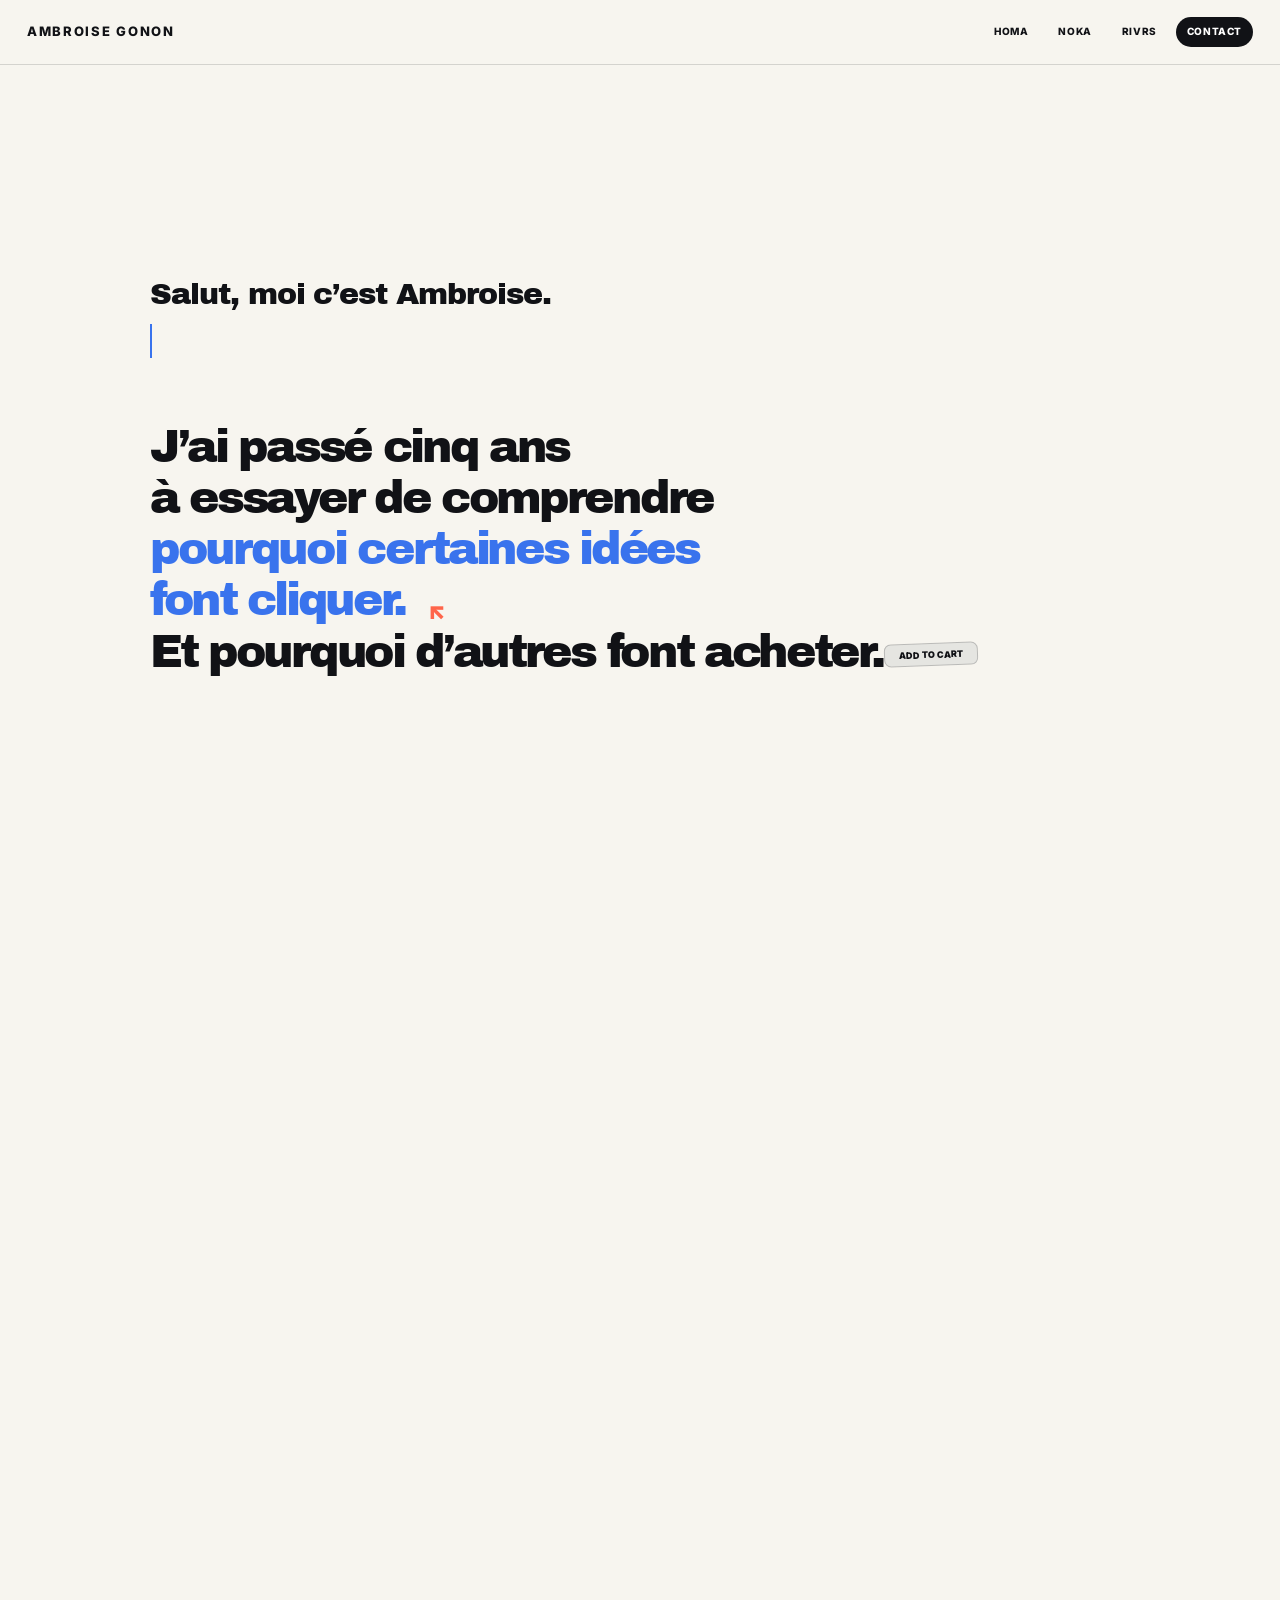
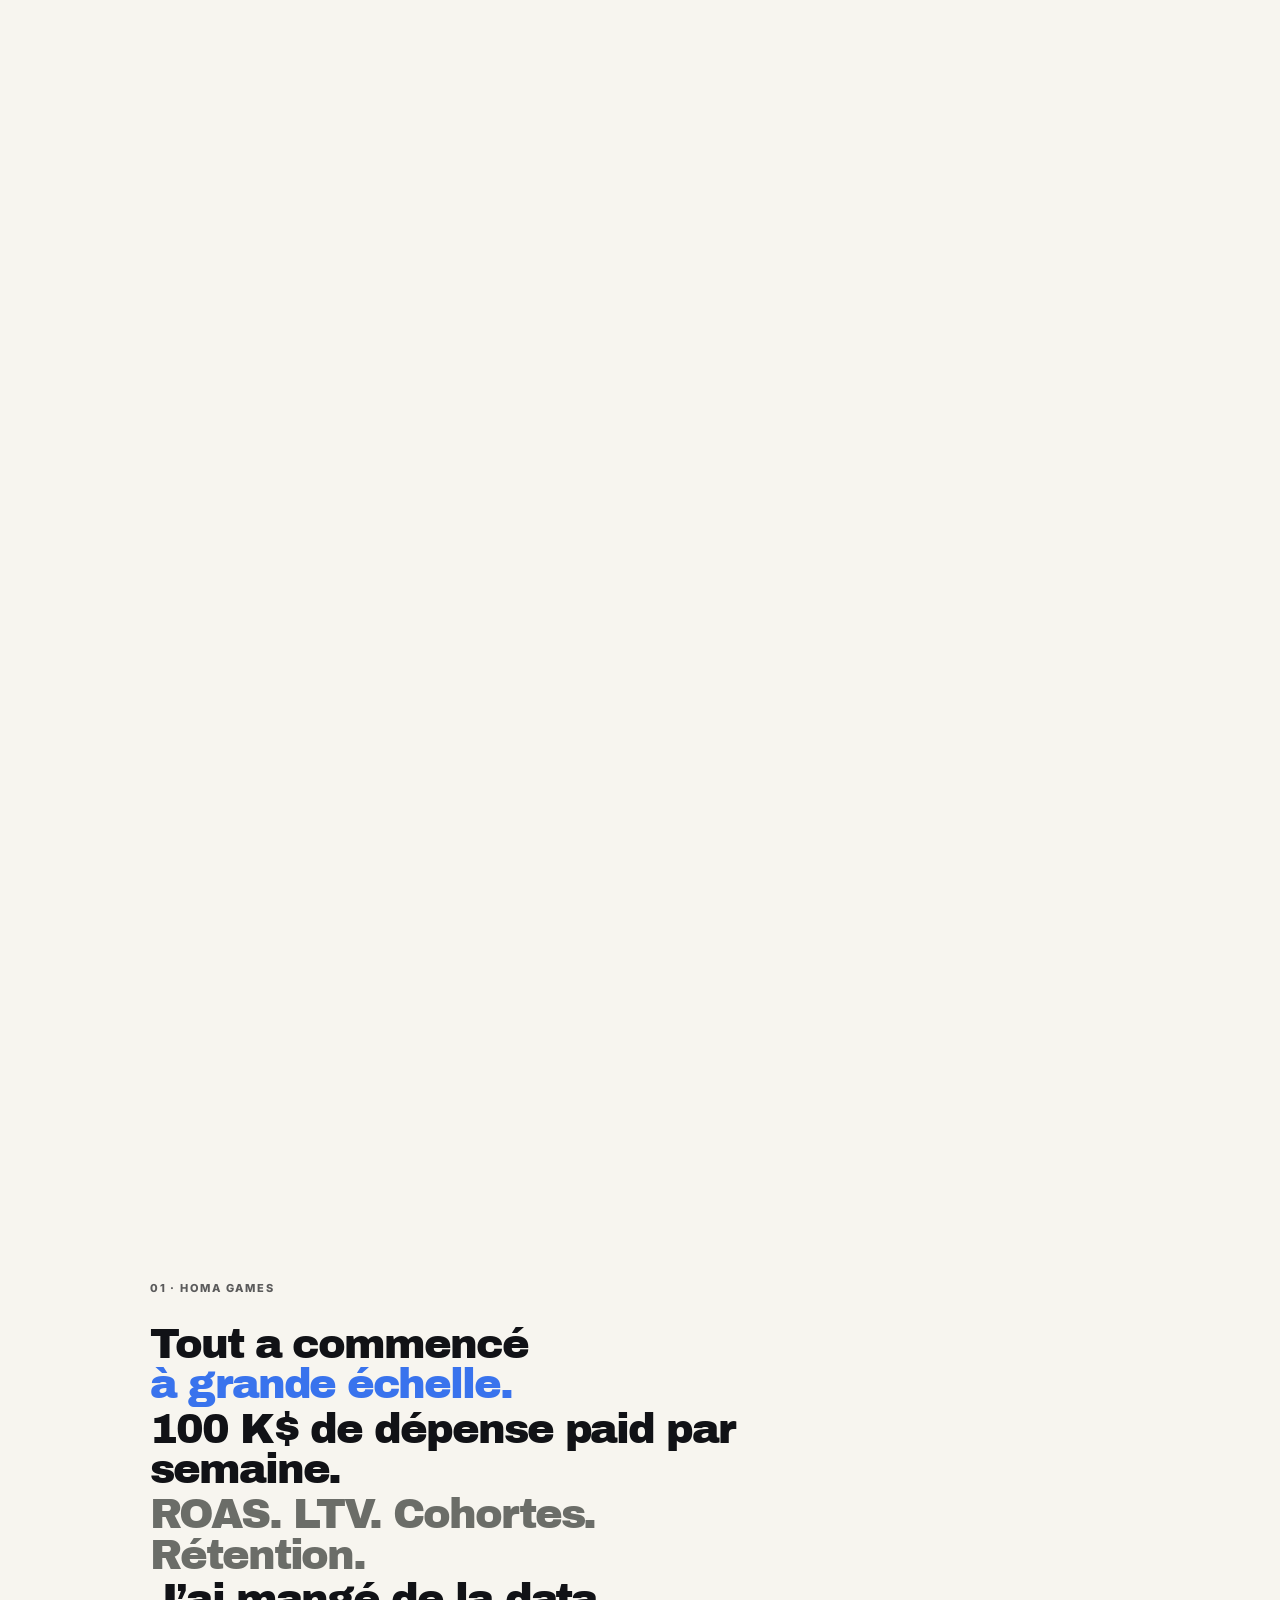
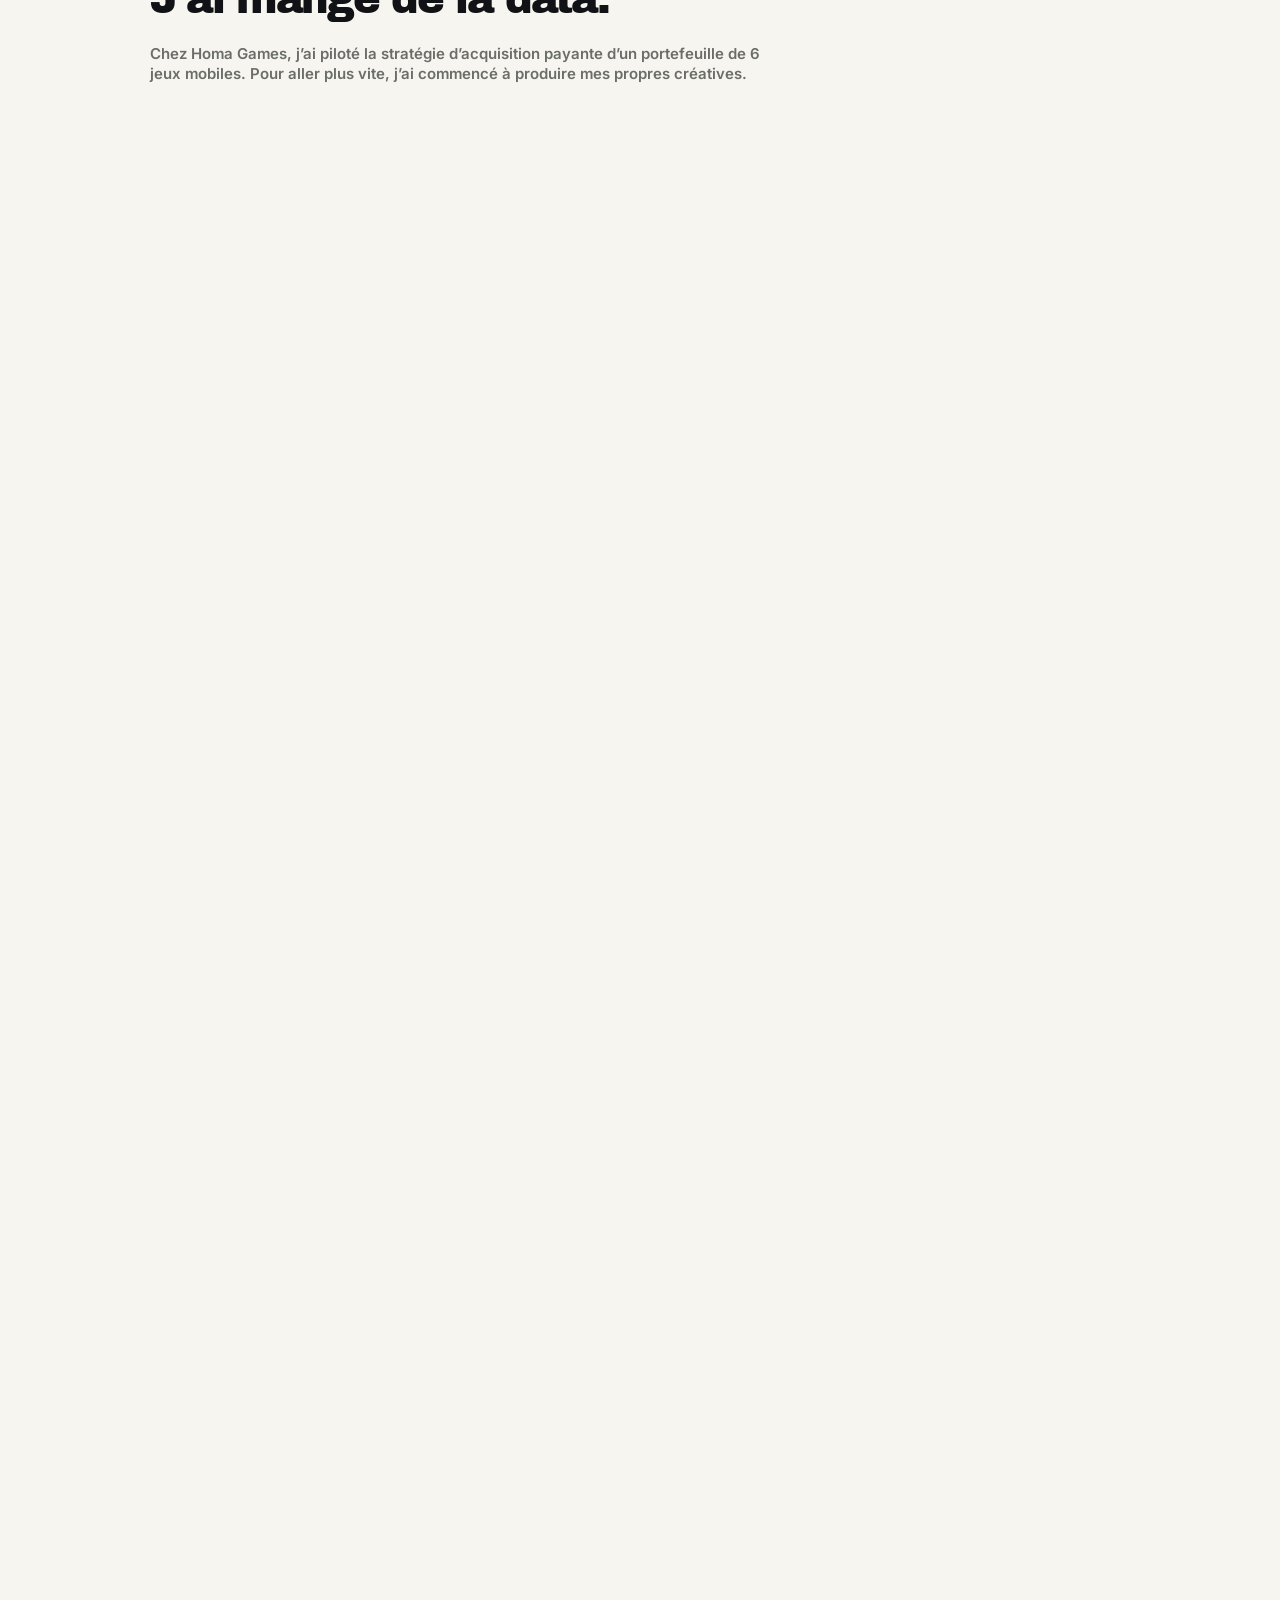
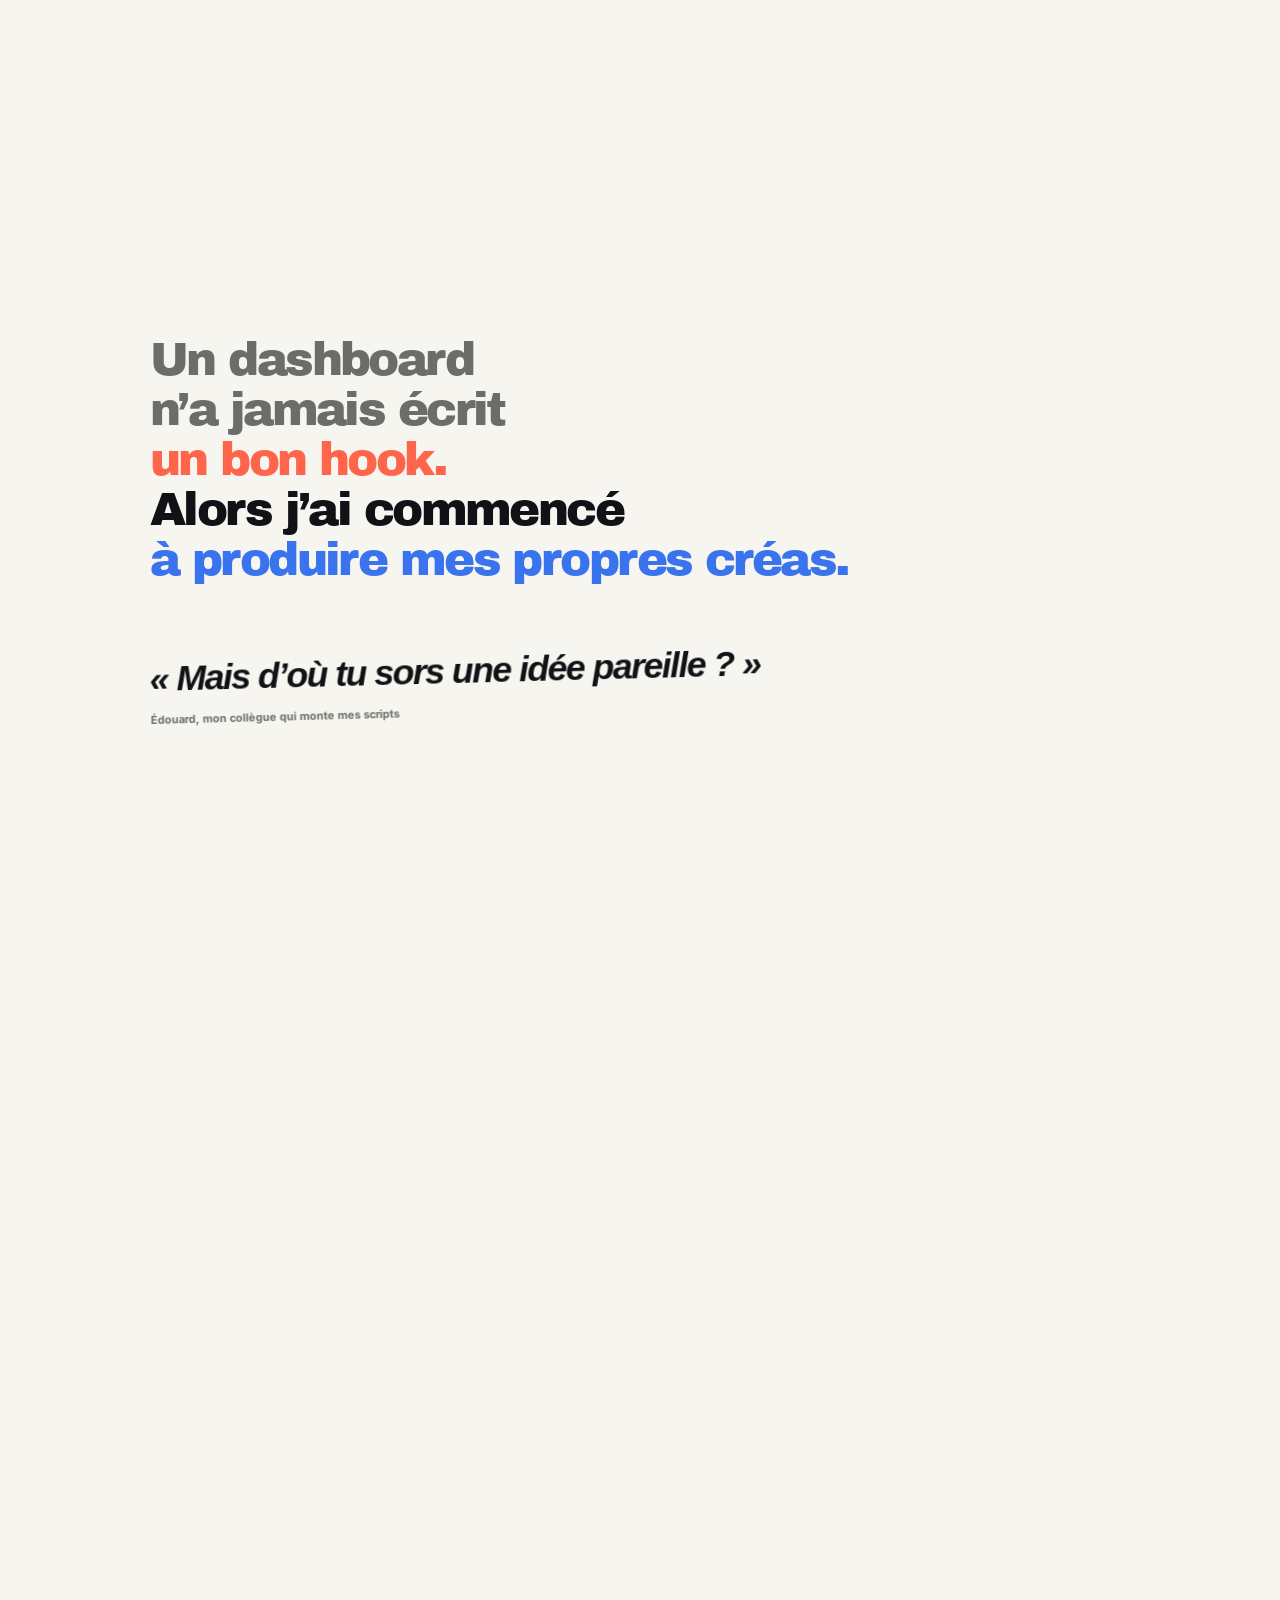
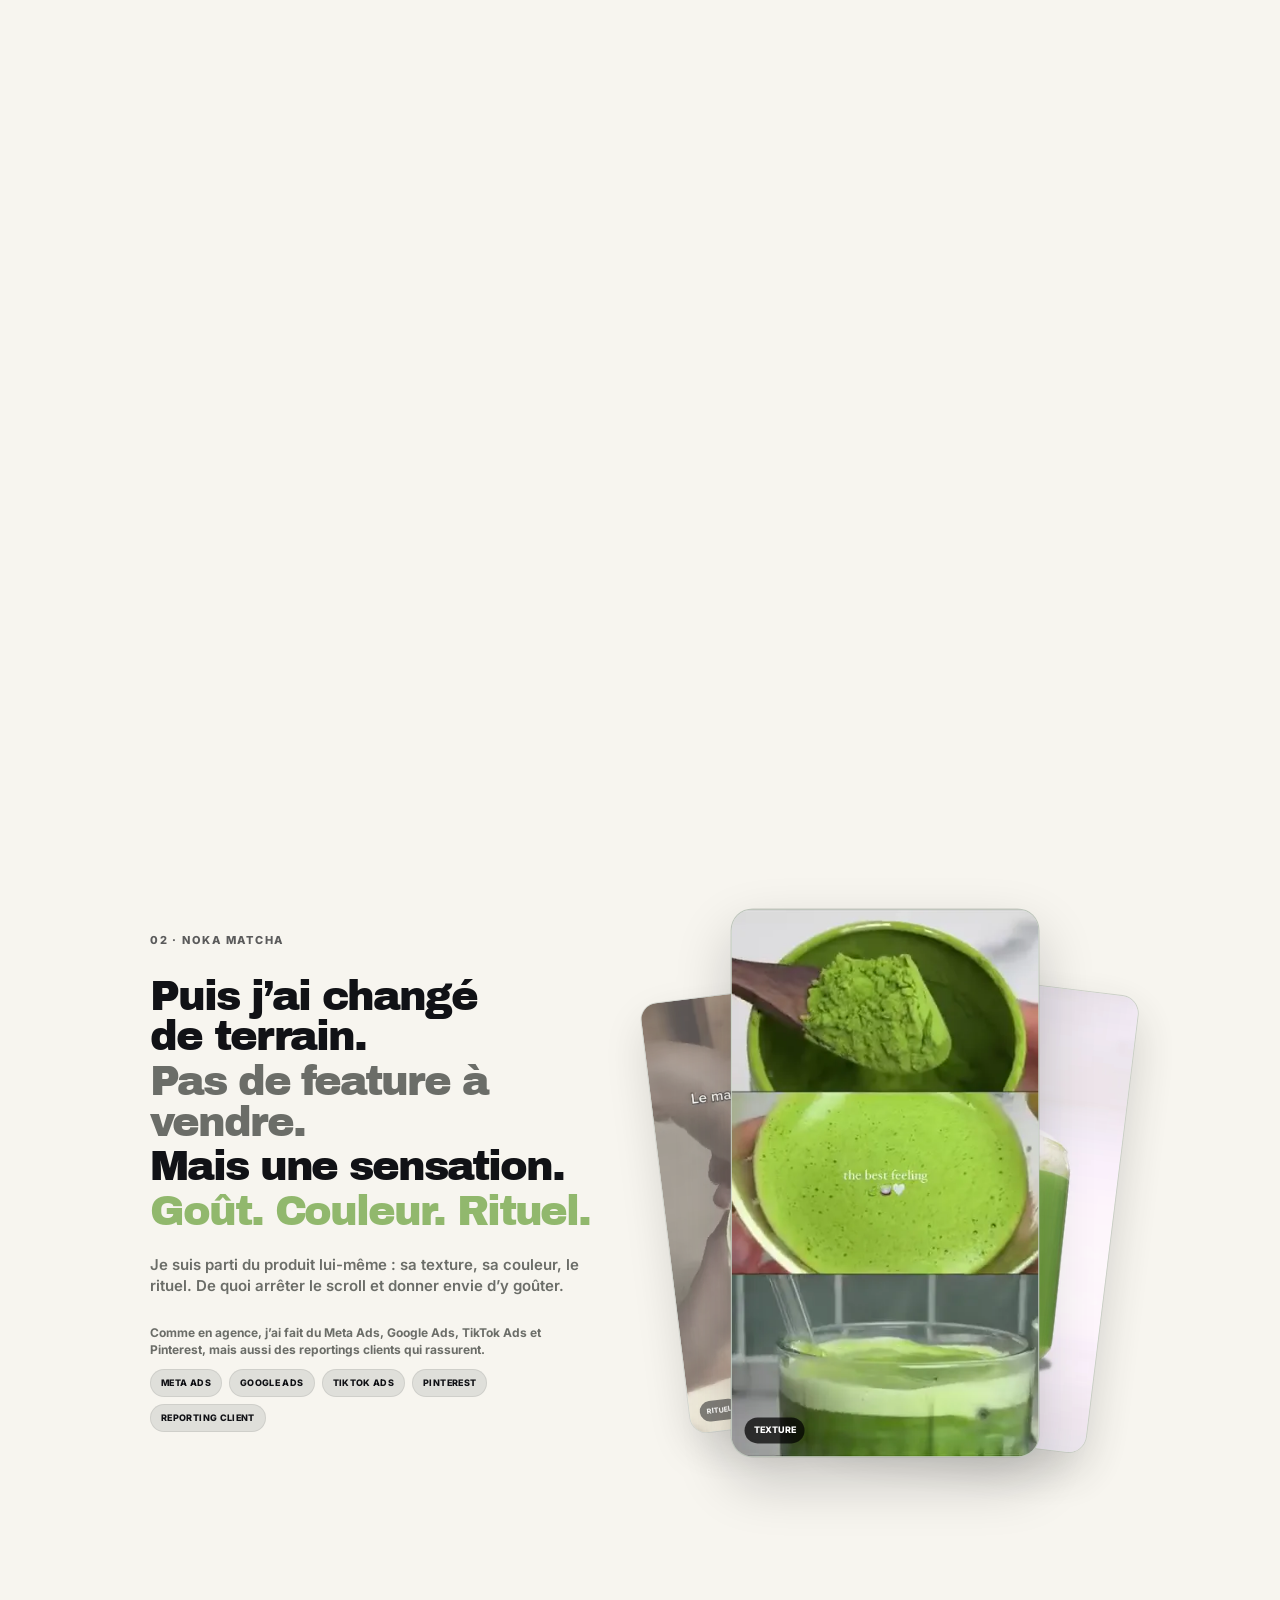
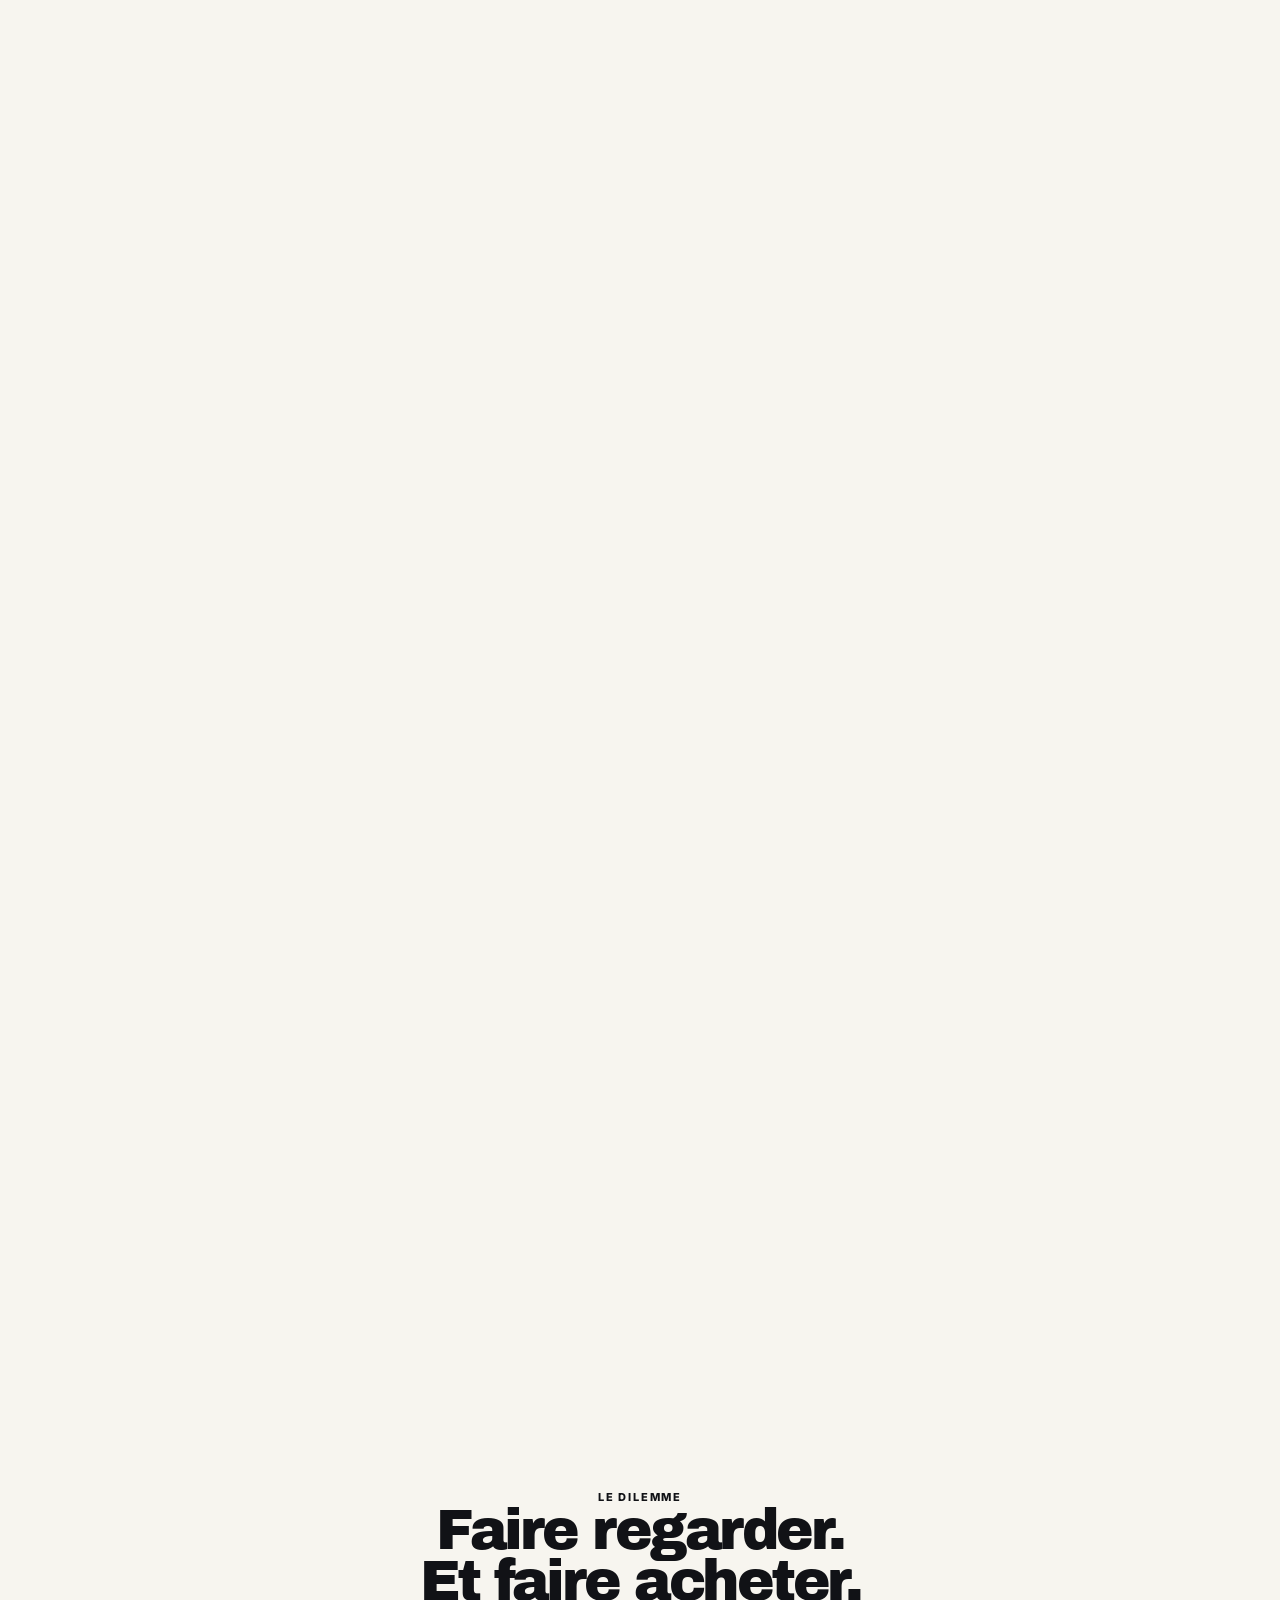
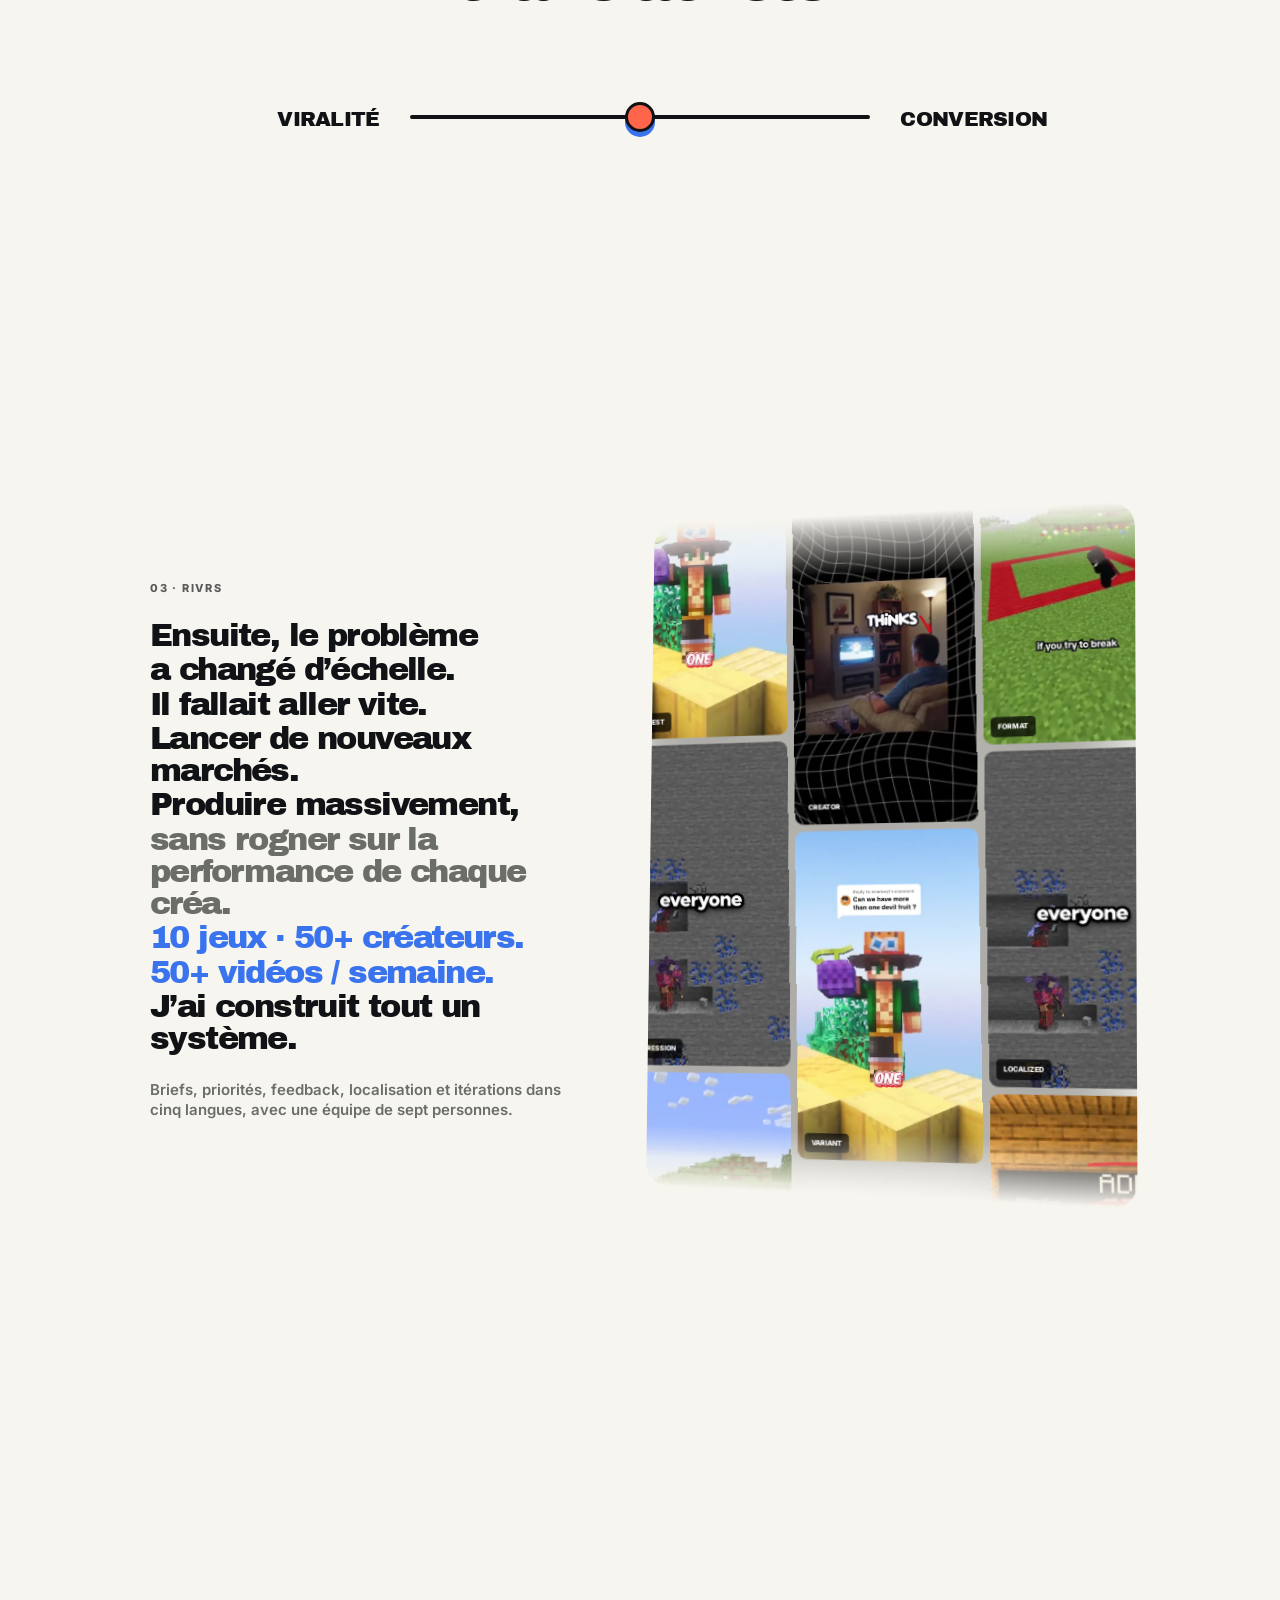
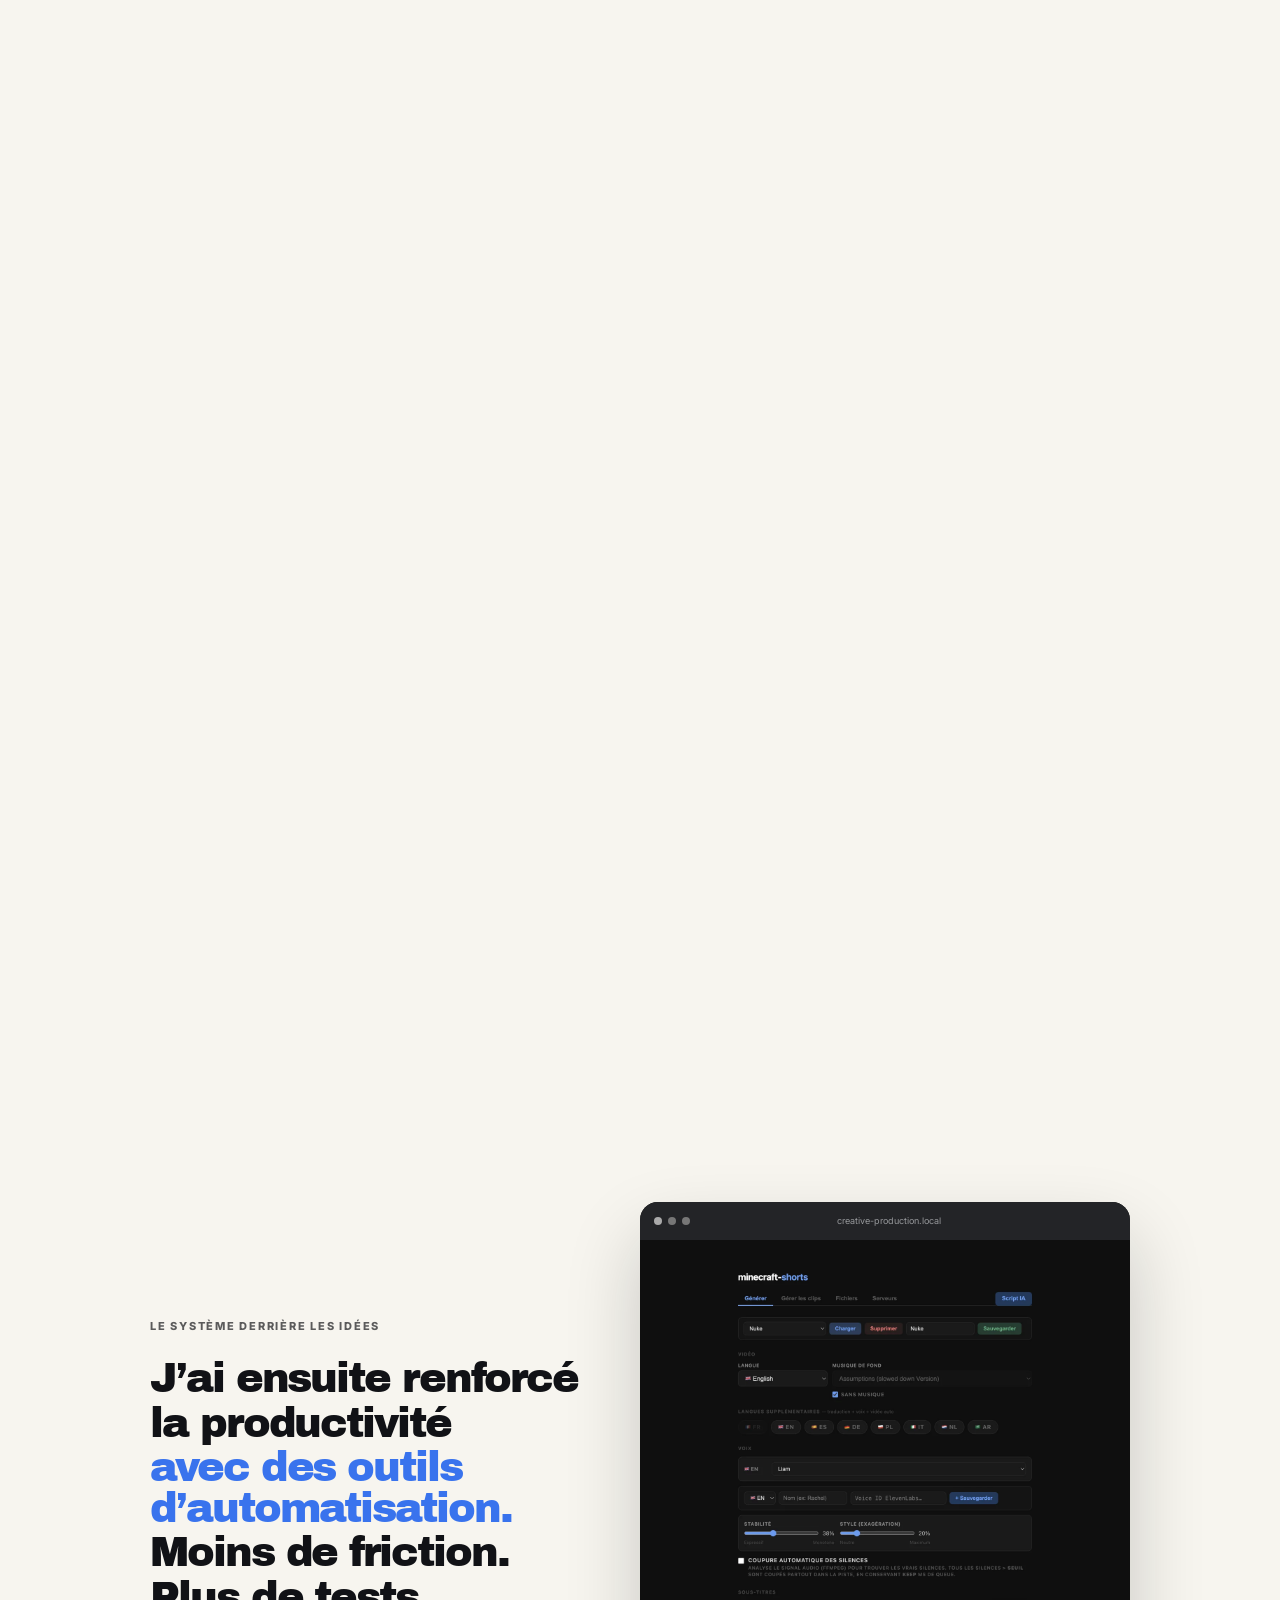
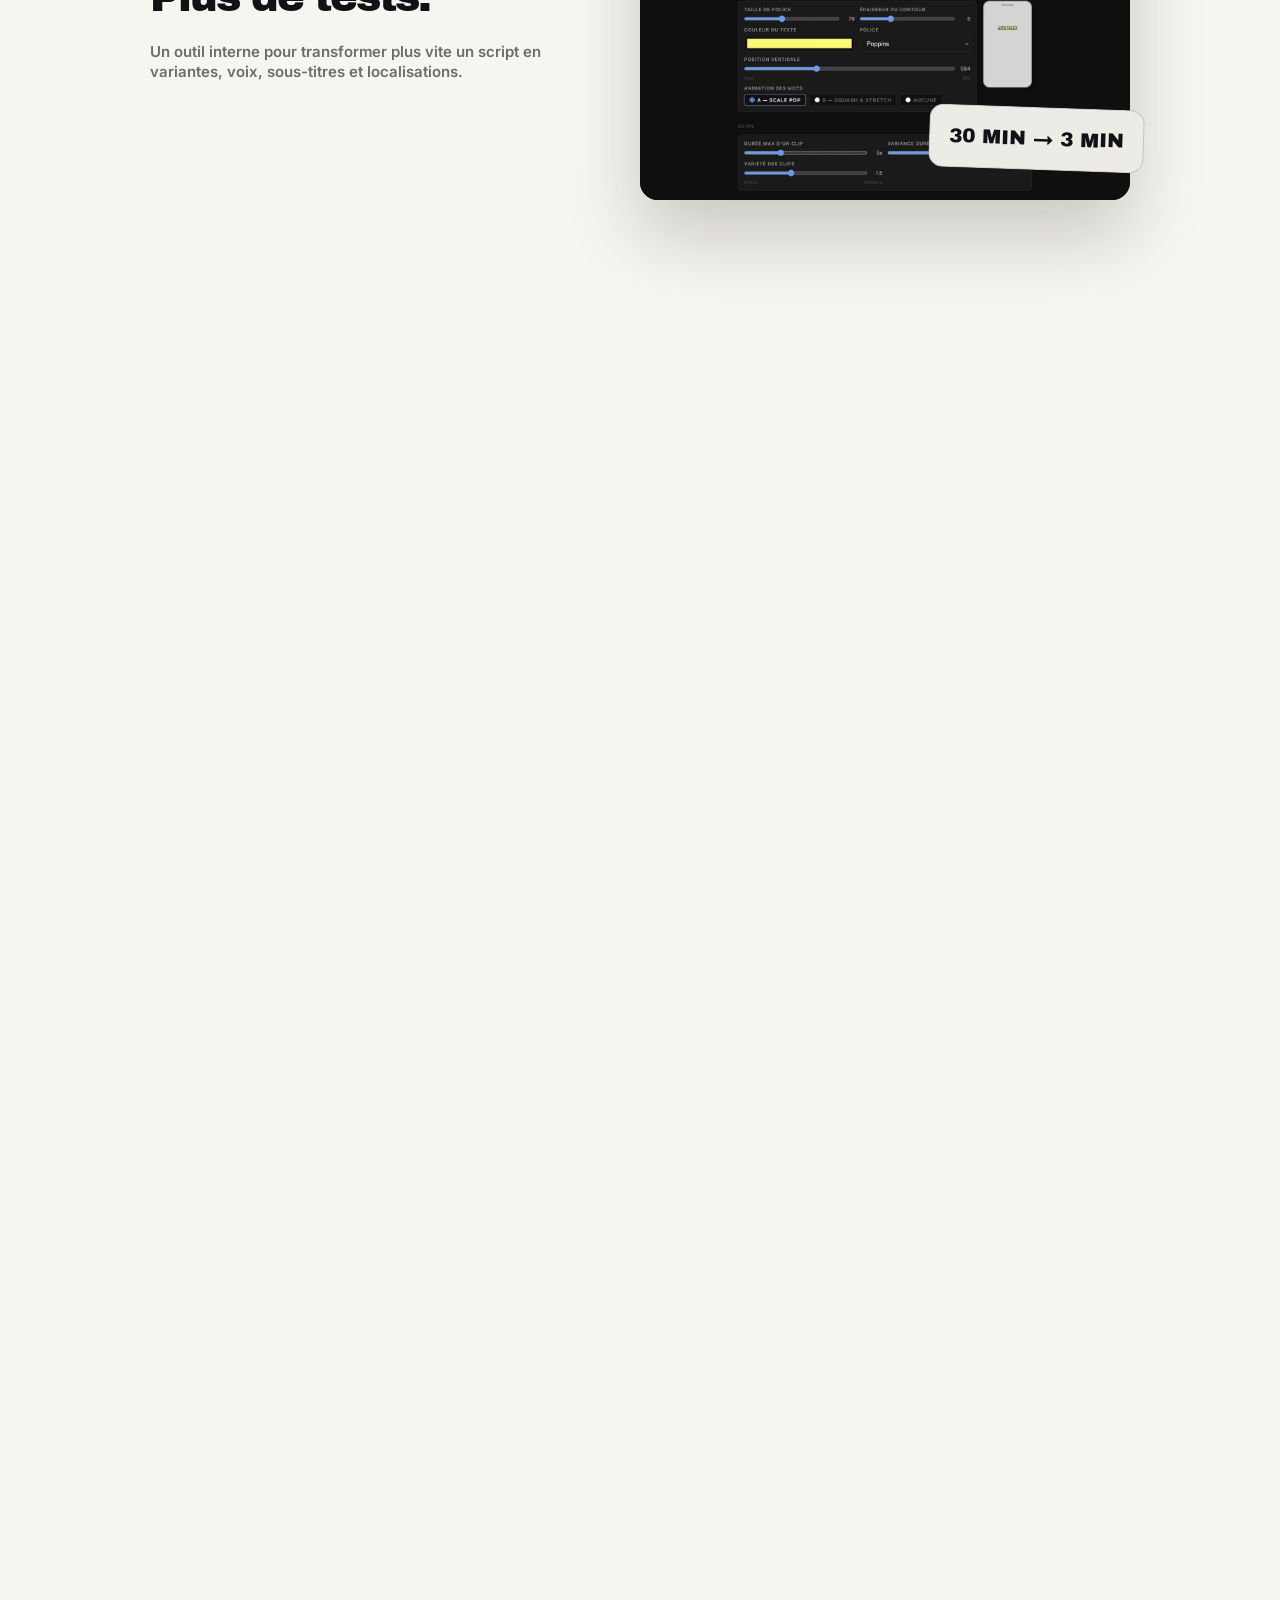
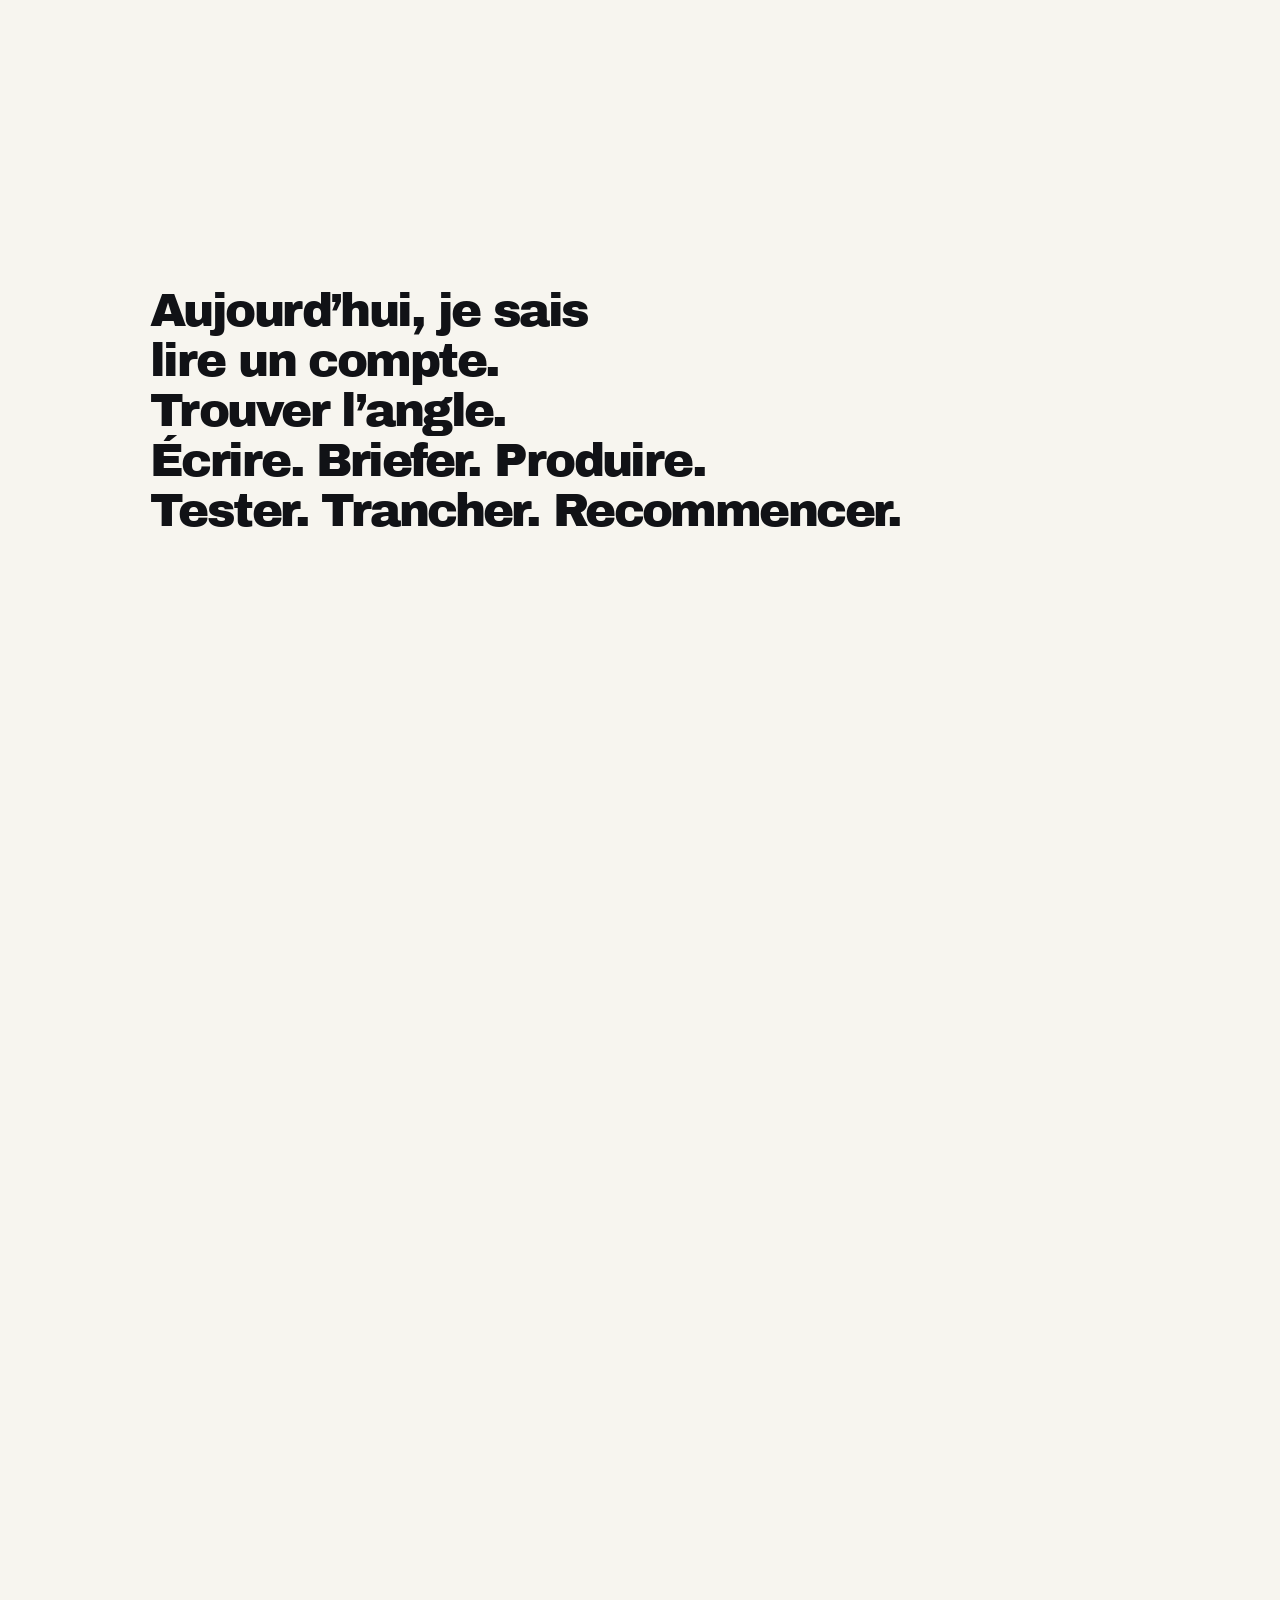
==== commit 2c2d4e01: "Restore autonomous data stream triggers" ====
--- a/adtitude/index.html
+++ b/adtitude/index.html
@@ -18,8 +18,9 @@
     .intro{min-height:290vh}.intro .script{max-width:900px}.intro .beat:first-child{margin-bottom:20px;font-size:.5em;letter-spacing:-.035em}.intro .beat:not(:first-child){font-size:.76em;line-height:1}.intro .beat:nth-of-type(5),.intro .beat:nth-of-type(6){color:var(--blue)}.chapter:not(.intro) .script.large{font-size:clamp(30px,3.65vw,52px);line-height:.98}.beat.matcha{color:#91b86d}.opening-cue,.chapter-next{display:flex;flex-direction:column;align-items:flex-start;color:var(--muted);font-family:Inter,Arial,sans-serif;font-size:10px;font-weight:800;letter-spacing:.12em;text-transform:uppercase}.opening-cue{height:42px;margin:0 0 54px}.opening-cue::after,.chapter-next::after{content:"";width:2px;height:34px;background:var(--blue);transform-origin:top center;animation:cue-down 1.15s cubic-bezier(.2,.8,.2,1) infinite}.chapter-next{position:absolute;bottom:18px;left:50%;align-items:center;gap:9px;opacity:0;transform:translateX(-50%);color:var(--muted)}.chapter-next.is-visible{opacity:1}.chapter-next::after{background:var(--blue)}@keyframes cue-down{0%,100%{transform:scaleY(.3) translateY(0)}50%{transform:scaleY(1) translateY(6px)}}
     .click-cursor,.cart-action{display:inline-grid;place-items:center;vertical-align:middle;margin-left:.2em;font-family:Inter,Arial,sans-serif;letter-spacing:0}.click-cursor{position:relative;width:30px;height:30px}.click-cursor::before{content:"↖";color:var(--coral);font-size:24px;font-weight:900;line-height:1;transform:translate(8px,8px)}.click-cursor::after{content:"";position:absolute;top:0;left:0;width:13px;height:13px;border:2px solid var(--coral);border-radius:50%;opacity:0}.beat.is-visible .click-cursor::before{animation:cursor-tap 1.15s .08s cubic-bezier(.2,.8,.2,1) both}.beat.is-visible .click-cursor::after{animation:click-ring 1.15s .36s ease-out both}.cart-action{min-width:94px;padding:6px 9px;color:var(--ink);background:#e5e5e1;border:1px solid rgba(17,18,22,.2);border-radius:7px;font-size:9px;font-weight:900;line-height:1;white-space:nowrap;transform:rotate(-2deg)}.beat.is-visible .cart-action{animation:add-cart 1.05s .08s cubic-bezier(.2,.8,.2,1) both}@keyframes cursor-tap{0%{transform:translate(16px,16px)}45%,62%{transform:translate(1px,1px) scale(.82)}100%{transform:translate(4px,4px)}}@keyframes click-ring{0%{opacity:0;transform:scale(.3)}20%{opacity:1}100%{opacity:0;transform:scale(2)}}@keyframes add-cart{0%{transform:translateY(11px) rotate(-2deg) scale(.82)}45%{transform:translateY(0) rotate(-2deg) scale(1.08)}62%{transform:translateY(2px) rotate(-2deg) scale(.94)}100%{transform:translateY(0) rotate(-2deg) scale(1)}}
     #rivrs .script{gap:.06em;font-size:clamp(23px,2.5vw,36px);line-height:1.01}#homa .chapter-stage{isolation:isolate}.homa-layout{position:relative;z-index:5}.homa-layout .chapter-copy{width:min(650px,68vw)}.homa-layout .script{font-family:"Archivo Black",Impact,sans-serif;font-size:clamp(28px,3.25vw,47px);font-weight:400;letter-spacing:-.05em;line-height:.98}.data-field{position:absolute;inset:64px 0 0;overflow:hidden;opacity:0;pointer-events:none}.data-field.is-visible{opacity:1}.data-field--back{z-index:1}.data-field--middle{z-index:3}.data-field--front{z-index:7}.datum{--top:50%;--scale:1;position:absolute;top:var(--top);left:100%;display:grid;place-items:center;padding:8px 11px;color:var(--ink);background:#d7d8db;border:2px solid #35373b;border-radius:8px;box-shadow:3px 3px 0 #35373b;font-size:11px;font-weight:900;white-space:nowrap;will-change:transform}.data-field--back .datum{opacity:.28;filter:blur(2px);border-width:1px;box-shadow:none;font-size:8px}.data-field--middle .datum{opacity:.64;filter:blur(.35px);font-size:10px}.data-field--front .datum{padding:11px 14px;border-width:3px;box-shadow:5px 5px 0 rgba(17,18,22,.18);font-size:14px}.datum:nth-child(3n+2){background:#f1f1ef}.datum:nth-child(3n){color:#fff;background:#777b82}
+    .data-field{transform:translate3d(0,0,0)}.data-field.is-draining{transform:translate3d(-130vw,0,0);transition:transform .8s cubic-bezier(.5,0,1,1)}
     .pivot-card{max-width:720px;margin-top:78px;transform:rotate(-1.5deg);transform-origin:left center}.pivot-card blockquote{margin:0;font-family:Inter,Arial,sans-serif;font-size:clamp(23px,2.8vw,39px);font-style:italic;font-weight:800;letter-spacing:-.045em;line-height:1.05}.pivot-card cite{display:block;margin-top:14px;color:var(--muted);font-size:11px;font-style:normal;font-weight:700}
-    .noka-deck{position:relative;width:min(100%,520px);height:min(72svh,620px);margin-inline:auto}.noka-card{position:absolute;top:50%;left:50%;width:63%;padding:0;overflow:hidden;aspect-ratio:9/16;background:#dce5d8;border:1px solid var(--line);border-radius:22px;box-shadow:0 24px 56px rgba(16,17,20,.2);transition:transform .45s cubic-bezier(.2,.72,.2,1),filter .3s,opacity .3s}.noka-card video{display:block;width:100%;height:100%;object-fit:cover}.noka-card span{position:absolute;bottom:13px;left:13px;padding:7px 9px;color:#fff;background:rgba(0,0,0,.72);border-radius:999px;font-size:9px;font-weight:800}.noka-card.is-active{z-index:3;transform:translate(-50%,-50%)}.noka-card.is-left{z-index:1;opacity:.65;filter:saturate(.7);transform:translate(-82%,-46%) rotate(-7deg) scale(.79)}.noka-card.is-right{z-index:2;opacity:.82;filter:saturate(.88);transform:translate(-18%,-45%) rotate(7deg) scale(.84)}.proof-label{margin:24px 0 8px;color:var(--muted);font-size:10px;font-weight:800;letter-spacing:.12em;text-transform:uppercase}.noka-proof{display:flex;flex-wrap:wrap;gap:7px;margin-top:0}.noka-proof span{padding:7px 10px;color:var(--ink);background:#dfdfda;border:1px solid rgba(17,18,22,.08);border-radius:999px;font-size:9px;font-weight:800;letter-spacing:.04em}
+    .noka-deck{position:relative;width:min(100%,520px);height:min(72svh,620px);margin-inline:auto}.noka-card{position:absolute;top:50%;left:50%;width:63%;padding:0;overflow:hidden;aspect-ratio:9/16;background:#dce5d8;border:1px solid var(--line);border-radius:22px;box-shadow:0 24px 56px rgba(16,17,20,.2);transition:transform .45s cubic-bezier(.2,.72,.2,1),filter .3s,opacity .3s}.noka-card video{display:block;width:100%;height:100%;object-fit:cover}.noka-card span{position:absolute;bottom:13px;left:13px;padding:7px 9px;color:#fff;background:rgba(0,0,0,.72);border-radius:999px;font-size:9px;font-weight:800}.noka-card.is-active{z-index:3;transform:translate(-50%,-50%)}.noka-card.is-left{z-index:1;opacity:.65;filter:saturate(.7);transform:translate(-82%,-46%) rotate(-7deg) scale(.79)}.noka-card.is-right{z-index:2;opacity:.82;filter:saturate(.88);transform:translate(-18%,-45%) rotate(7deg) scale(.84)}.noka-proof-wrap{opacity:0;transform:translateY(8px);transition:opacity .16s,transform .16s}.noka-proof-wrap.is-visible{opacity:1;transform:none}.proof-label{max-width:560px;margin:28px 0 10px;color:var(--muted);font-size:12px;font-weight:700;line-height:1.45}.noka-proof{display:flex;flex-wrap:wrap;gap:7px;margin-top:0}.noka-proof span{padding:7px 10px;color:var(--ink);background:#dfdfda;border:1px solid rgba(17,18,22,.08);border-radius:999px;font-size:9px;font-weight:800;letter-spacing:.04em}
     .balance{padding:130px 0;background:var(--paper);overflow:hidden}.balance-layout{display:flex;flex-direction:column;align-items:center;text-align:center}.balance h2{max-width:920px;font-size:clamp(36px,4.4vw,60px)}.balance-scale{--viral-shift:0px;--conversion-shift:0px;--viral-y:0px;--conversion-y:0px;--amp-shift:0px;--amp-opacity:0;position:relative;width:clamp(310px,36vw,520px);margin-top:92px}.balance-label{position:absolute;top:50%;z-index:2;font-family:"Archivo Black",Impact,sans-serif;font-size:clamp(16px,1.6vw,22px);letter-spacing:-.035em;text-transform:uppercase;white-space:nowrap;pointer-events:none;transition:transform .5s cubic-bezier(.16,.82,.22,1)}.balance-label--viral{left:0;transform:translate(calc(-100% - 30px + var(--viral-shift)),calc(-50% + var(--viral-y)))}.balance-label--conversion{right:0;transform:translate(calc(100% + 30px + var(--conversion-shift)),calc(-50% + var(--conversion-y)))}.balance-amp{position:absolute;z-index:4;top:50%;left:50%;padding:0 12px;opacity:var(--amp-opacity);background:var(--paper);font-family:"Archivo Black",Impact,sans-serif;font-size:20px;transform:translate(calc(-50% + var(--amp-shift)),-50%);pointer-events:none}.balance-scale.is-dragging .balance-label{transition-duration:.1s}.balance-scale input{position:relative;z-index:3;width:100%;height:36px;margin:0;appearance:none;background:transparent;cursor:grab;touch-action:none}.balance-scale input::-webkit-slider-runnable-track{height:4px;background:var(--ink);border-radius:999px}.balance-scale input::-webkit-slider-thumb{width:30px;height:30px;margin-top:-13px;appearance:none;background:var(--coral);border:3px solid var(--ink);border-radius:50%;box-shadow:0 5px 0 var(--blue)}.balance-result{min-height:34px;margin:56px 0 0;opacity:0;transform:translateY(8px);font-family:"Archivo Black",Impact,sans-serif;font-size:clamp(24px,3vw,38px);letter-spacing:-.045em;transition:.3s}.balance-result.is-visible{opacity:1;transform:none}
     .creative-window{height:min(76vh,720px);overflow:hidden;border-radius:var(--radius);filter:drop-shadow(-18px 25px 32px rgba(0,0,0,.32));perspective:1000px;transform:perspective(1000px) rotateY(-8deg) rotateX(2deg);-webkit-mask-image:linear-gradient(to bottom,transparent,#000 9%,#000 91%,transparent);mask-image:linear-gradient(to bottom,transparent,#000 9%,#000 91%,transparent)}.creative-grid{display:grid;grid-template-columns:repeat(3,1fr);gap:7px;width:116%;margin:-170px 0 0 -8%;transform:rotate(-1deg)}.creative-column{display:flex;flex-direction:column;gap:7px;will-change:transform}.creative-column:nth-child(2){margin-top:-110px}.creative-card{position:relative;margin:0;overflow:hidden;aspect-ratio:9/16;background:#222;border-radius:9px}.creative-card video{display:block;width:100%;height:100%;object-fit:cover}.creative-card figcaption{position:absolute;bottom:7px;left:7px;padding:5px 7px;color:#fff;background:rgba(0,0,0,.72);border-radius:4px;font-size:7px;font-weight:800}
     .browser{overflow:hidden;background:#111;border-radius:18px;box-shadow:0 35px 75px rgba(17,18,22,.2)}.browser-bar{display:flex;align-items:center;gap:6px;height:38px;padding:0 14px;background:#232427}.browser-bar span{width:8px;height:8px;background:#777;border-radius:50%}.browser-bar span:first-child{background:#aaa}.browser-bar p{margin:0 auto;padding-right:35px;color:#96989b;font-size:9px}.browser-view{height:560px;overflow:hidden}.browser-view img{display:block;width:100%;height:auto}.time-chip{position:absolute;right:-14px;bottom:30px;padding:17px 19px;color:var(--ink);background:#ecebe6;border:1px solid rgba(17,18,22,.18);border-radius:14px;font-family:"Archivo Black",Impact,sans-serif;font-size:20px;transform:rotate(2deg)}
@@ -36,19 +37,21 @@
     <section class="chapter intro" data-visual-at="1"><div class="chapter-stage"><div class="shell"><div class="script large"><span class="beat">Salut, moi c’est Ambroise.</span><span class="opening-cue" aria-label="Faire défiler vers le bas"></span><span class="beat">J’ai passé cinq ans</span><span class="beat">à essayer de comprendre</span><span class="beat">pourquoi certaines idées</span><span class="beat">font cliquer.<span class="click-cursor" aria-hidden="true"></span></span><span class="beat">Et pourquoi d’autres font acheter.<span class="cart-action" aria-hidden="true">ADD TO CART</span></span></div></div></div></section>
     <section class="chapter" id="homa" data-data-at=".63"><div class="chapter-stage"><div class="data-field data-field--back" aria-hidden="true"><span class="datum" style="--top:16%;--duration:3.8s;--delay:.1s;--scale:.7">LTV</span><span class="datum" style="--top:38%;--duration:4.1s;--delay:.35s;--scale:.58">D30</span><span class="datum" style="--top:70%;--duration:3.6s;--delay:.65s;--scale:.66">COHORT</span><span class="datum" style="--top:84%;--duration:4.3s;--delay:.9s;--scale:.52">ARPU</span></div><div class="data-field data-field--middle" aria-hidden="true"><span class="datum" style="--top:24%;--duration:2.9s;--delay:.05s;--scale:.9">ROAS</span><span class="datum" style="--top:53%;--duration:3.1s;--delay:.3s;--scale:.82">CVR</span><span class="datum" style="--top:76%;--duration:3.3s;--delay:.55s;--scale:.86">RETENTION D7</span><span class="datum" style="--top:34%;--duration:3s;--delay:.8s;--scale:.78">CPA</span></div><div class="data-field data-field--front" aria-hidden="true"><span class="datum" style="--top:31%;--duration:2.15s;--delay:0s;--scale:1.05">CTR</span><span class="datum" style="--top:62%;--duration:2.35s;--delay:.22s;--scale:1.12">LTV</span><span class="datum" style="--top:78%;--duration:2.2s;--delay:.48s;--scale:1">ROAS</span></div><div class="shell homa-layout"><div class="chapter-copy"><p class="eyebrow">01 · HOMA GAMES</p><div class="script"><span class="beat">Tout a commencé</span><span class="beat accent">à grande échelle.</span><span class="beat">100 K$ de dépense paid par semaine.</span><span class="beat soft">ROAS. LTV. Cohortes. Rétention.</span><span class="beat">J’ai mangé de la data.</span></div><p class="chapter-note">Chez Homa Games, j’ai piloté la stratégie d’acquisition payante d’un portefeuille de 6 jeux mobiles. Pour aller plus vite, j’ai commencé à produire mes propres créatives.</p></div></div><div class="chapter-next" data-next-cue>Par ici</div></div></section>
     <section class="chapter" data-visual-at=".78"><div class="chapter-stage"><div class="shell"><div class="script large"><span class="beat soft">Un dashboard</span><span class="beat soft">n’a jamais écrit</span><span class="beat coral">un bon hook.</span><span class="beat">Alors j’ai commencé</span><span class="beat blue">à produire mes propres créas.</span></div><div class="pivot-card chapter-visual"><blockquote>« Mais d’où tu sors une idée pareille&nbsp;? »</blockquote><cite>Édouard, mon collègue qui monte mes scripts</cite></div></div></div></section>
-    <section class="chapter blue-bg" id="noka" data-visual-at=".27"><div class="chapter-stage"><div class="shell chapter-layout"><div class="chapter-copy"><p class="eyebrow">02 · NOKA MATCHA</p><div class="script"><span class="beat">Puis j’ai changé</span><span class="beat">de terrain.</span><span class="beat soft">Pas de feature à vendre.</span><span class="beat">Mais une sensation.</span><span class="beat matcha">Goût. Couleur. Rituel.</span></div><p class="chapter-note">Je suis parti du produit lui-même : sa texture, sa couleur, le rituel. De quoi arrêter le scroll et donner envie d’y goûter.</p><p class="proof-label">Comme en agence</p><div class="noka-proof"><span>META</span><span>GOOGLE</span><span>TIKTOK</span><span>PINTEREST</span><span>REPORTING CLIENT</span></div></div><div class="chapter-visual noka-deck" id="nokaDeck"><div class="noka-card is-active" data-angle="0"><video muted loop playsinline preload="none" poster="../selected-work/media/posters/noka-texture.webp" data-src="../selected-work/media/web/noka-texture.mp4"></video><span>TEXTURE</span></div><div class="noka-card is-right" data-angle="1"><video muted loop playsinline preload="none" poster="../selected-work/media/posters/noka-color.webp" data-src="../selected-work/media/web/noka-color.mp4"></video><span>COULEUR</span></div><div class="noka-card is-left" data-angle="2"><video muted loop playsinline preload="none" poster="../selected-work/media/posters/noka-ritual.webp" data-src="../selected-work/media/web/noka-ritual.mp4"></video><span>RITUEL</span></div></div></div></div></section>
+    <section class="chapter blue-bg" id="noka" data-visual-at=".27"><div class="chapter-stage"><div class="shell chapter-layout"><div class="chapter-copy"><p class="eyebrow">02 · NOKA MATCHA</p><div class="script"><span class="beat">Puis j’ai changé</span><span class="beat">de terrain.</span><span class="beat soft">Pas de feature à vendre.</span><span class="beat">Mais une sensation.</span><span class="beat matcha">Goût. Couleur. Rituel.</span></div><p class="chapter-note">Je suis parti du produit lui-même : sa texture, sa couleur, le rituel. De quoi arrêter le scroll et donner envie d’y goûter.</p><div class="noka-proof-wrap"><p class="proof-label">Comme en agence, j’ai fait du Meta Ads, Google Ads, TikTok Ads et Pinterest, mais aussi des reportings clients qui rassurent.</p><div class="noka-proof"><span>META ADS</span><span>GOOGLE ADS</span><span>TIKTOK ADS</span><span>PINTEREST</span><span>REPORTING CLIENT</span></div></div></div><div class="chapter-visual noka-deck" id="nokaDeck"><div class="noka-card is-active" data-angle="0"><video muted loop playsinline preload="none" poster="../selected-work/media/posters/noka-texture.webp" data-src="../selected-work/media/web/noka-texture.mp4"></video><span>TEXTURE</span></div><div class="noka-card is-right" data-angle="1"><video muted loop playsinline preload="none" poster="../selected-work/media/posters/noka-color.webp" data-src="../selected-work/media/web/noka-color.mp4"></video><span>COULEUR</span></div><div class="noka-card is-left" data-angle="2"><video muted loop playsinline preload="none" poster="../selected-work/media/posters/noka-ritual.webp" data-src="../selected-work/media/web/noka-ritual.mp4"></video><span>RITUEL</span></div></div></div></div></section>
     <section class="balance" id="balance"><div class="shell balance-layout"><p class="eyebrow">LE DILEMME</p><h2 class="display">Faire regarder.<br>Et faire acheter.</h2><div class="balance-scale" id="balanceScale"><span class="balance-label balance-label--viral">Viralité</span><span class="balance-amp" aria-hidden="true">&amp;</span><input id="balanceRange" type="range" min="0" max="100" value="50" step="1" aria-label="Équilibrer viralité et conversion"><span class="balance-label balance-label--conversion">Conversion</span></div><p class="balance-result" id="balanceResult">J’essaie de faire les deux.</p></div></section>
     <section class="chapter dark" id="rivrs" data-visual-at=".25"><div class="chapter-stage"><div class="shell chapter-layout"><div class="chapter-copy"><p class="eyebrow">03 · RIVRS</p><div class="script"><span class="beat">Ensuite, le problème</span><span class="beat">a changé d’échelle.</span><span class="beat">Il fallait aller vite.</span><span class="beat">Lancer de nouveaux marchés.</span><span class="beat">Produire massivement,</span><span class="beat soft">sans rogner sur la performance de chaque créa.</span><span class="beat accent">10 jeux · 50+ créateurs.</span><span class="beat accent">50+ vidéos / semaine.</span><span class="beat">J’ai construit tout un système.</span></div><p class="chapter-note">Briefs, priorités, feedback, localisation et itérations dans cinq langues, avec une équipe de sept personnes.</p></div><div class="chapter-visual creative-window"><div class="creative-grid"><div class="creative-column" data-direction="-1"><figure class="creative-card"><video muted loop playsinline preload="none" poster="../selected-work/media/posters/rivrs-question.webp" data-src="../selected-work/media/web/rivrs-question.mp4" data-start="2"></video><figcaption>HOOK TEST</figcaption></figure><figure class="creative-card"><video muted loop playsinline preload="none" poster="../selected-work/media/posters/rivrs-progression.webp" data-src="../selected-work/media/web/rivrs-progression.mp4" data-start="11"></video><figcaption>PROGRESSION</figcaption></figure><figure class="creative-card"><video muted loop playsinline preload="none" poster="../selected-work/media/posters/rivrs-rule.webp" data-src="../selected-work/media/web/rivrs-rule.mp4" data-start="5"></video><figcaption>ITERATION</figcaption></figure></div><div class="creative-column" data-direction="1"><figure class="creative-card"><video muted loop playsinline preload="none" poster="../selected-work/media/posters/rivrs-contrarian.webp" data-src="../selected-work/media/web/rivrs-contrarian.mp4" data-start="13"></video><figcaption>CONTRARIAN</figcaption></figure><figure class="creative-card"><video muted loop playsinline preload="none" poster="../selected-work/media/posters/rivrs-unique.webp" data-src="../selected-work/media/web/rivrs-unique.mp4" data-start="12"></video><figcaption>CREATOR</figcaption></figure><figure class="creative-card"><video muted loop playsinline preload="none" poster="../selected-work/media/posters/rivrs-question.webp" data-src="../selected-work/media/web/rivrs-question.mp4" data-start="19"></video><figcaption>VARIANT</figcaption></figure></div><div class="creative-column" data-direction="-1"><figure class="creative-card"><video muted loop playsinline preload="none" poster="../selected-work/media/posters/rivrs-rule.webp" data-src="../selected-work/media/web/rivrs-rule.mp4" data-start="16"></video><figcaption>FORMAT</figcaption></figure><figure class="creative-card"><video muted loop playsinline preload="none" poster="../selected-work/media/posters/rivrs-progression.webp" data-src="../selected-work/media/web/rivrs-progression.mp4" data-start="20"></video><figcaption>LOCALIZED</figcaption></figure><figure class="creative-card"><video muted loop playsinline preload="none" poster="../selected-work/media/posters/rivrs-contrarian.webp" data-src="../selected-work/media/web/rivrs-contrarian.mp4" data-start="25"></video><figcaption>HOOK</figcaption></figure></div></div></div></div></div></section>
     <section class="chapter" data-visual-at=".33"><div class="chapter-stage"><div class="shell chapter-layout"><div class="chapter-copy"><p class="eyebrow">LE SYSTÈME DERRIÈRE LES IDÉES</p><div class="script"><span class="beat">J’ai ensuite renforcé</span><span class="beat">la productivité</span><span class="beat blue">avec des outils d’automatisation.</span><span class="beat">Moins de friction.</span><span class="beat">Plus de tests.</span></div><p class="chapter-note">Un outil interne pour transformer plus vite un script en variantes, voix, sous-titres et localisations.</p></div><div class="chapter-visual"><div class="browser"><div class="browser-bar"><span></span><span></span><span></span><p>creative-production.local</p></div><div class="browser-view"><img src="../selected-work/media/web/remotion-tool.webp" alt="Outil interne de production vidéo avec Remotion" loading="lazy" width="1400" height="4852"></div></div><div class="time-chip">30 MIN → 3 MIN</div></div></div></div></section>
     <section class="chapter dark finale" id="contact" data-visual-at=".72"><div class="chapter-stage"><div class="shell"><div class="script large"><span class="beat">Aujourd’hui, je sais</span><span class="beat">lire un compte.</span><span class="beat">Trouver l’angle.</span><span class="beat">Écrire. Briefer. Produire.</span><span class="beat">Tester. Trancher. Recommencer.</span><span class="beat soft">Formé à la rigueur des chiffres.</span><span class="beat">Et une intuition créative</span><span class="beat">assumée.</span></div><div class="contact-card"><div><p>Creative strategy · Paid social · Production systems</p><p class="copy-note" id="copyNote" aria-live="polite"></p></div><button type="button" id="copyEmail" data-copy="ambroise.gonon@gmail.com">ambroise.gonon@gmail.com</button></div></div></div></section>
   </main>
   <script>
-    const reducedMotion=matchMedia("(prefers-reduced-motion: reduce)"),clamp=(n,min=0,max=1)=>Math.min(max,Math.max(min,n)),smooth=t=>t*t*(3-2*t),chapters=Array.from(document.querySelectorAll(".chapter")),homa=document.getElementById("homa"),rivrs=document.getElementById("rivrs"),columns=Array.from(document.querySelectorAll(".creative-column")),nokaCards=Array.from(document.querySelectorAll(".noka-card")),dataFields=Array.from(document.querySelectorAll(".data-field"));let lastNoka=-1,dataAnimations=[];
+    const reducedMotion=matchMedia("(prefers-reduced-motion: reduce)"),clamp=(n,min=0,max=1)=>Math.min(max,Math.max(min,n)),smooth=t=>t*t*(3-2*t),chapters=Array.from(document.querySelectorAll(".chapter")),homa=document.getElementById("homa"),rivrs=document.getElementById("rivrs"),columns=Array.from(document.querySelectorAll(".creative-column")),nokaCards=Array.from(document.querySelectorAll(".noka-card")),dataFields=Array.from(document.querySelectorAll(".data-field"));let lastNoka=-1,dataAnimations=[],dataStreamState=null,dataDrainTimer=0;
     function activateNoka(active){if(active===lastNoka)return;lastNoka=active;nokaCards.forEach((card,index)=>{card.classList.remove("is-active","is-left","is-right");if(index===active)card.classList.add("is-active");else if((index-active+3)%3===1)card.classList.add("is-right");else card.classList.add("is-left")})}
-    function initDataStreams(){if(reducedMotion.matches||!Element.prototype.animate)return;const labels=["CPI","D1","D7","D14","IPM","ARPU","CAC","ROAS","LTV","CVR","CTR","COHORT"];dataFields.forEach((field,layer)=>{for(let index=0;index<7;index++){const item=document.createElement("span");item.className="datum";item.textContent=labels[(index+layer*3)%labels.length];item.style.setProperty("--top",`${8+(index*17+layer*11)%82}%`);item.style.setProperty("--scale",String(.58+layer*.22+(index%3)*.06));field.append(item)}const items=Array.from(field.querySelectorAll(".datum")),baseDuration=[5200,3900,2900][layer];items.forEach((item,index)=>{const duration=baseDuration*(.86+(index%5)*.07),scale=item.style.getPropertyValue("--scale")||"1",animation=item.animate([{opacity:0,transform:`translate3d(12vw,0,0) scale(${scale}) rotate(2deg)`},{offset:.025,opacity:1,transform:`translate3d(8vw,0,0) scale(${scale}) rotate(2deg)`},{opacity:1,transform:`translate3d(-122vw,0,0) scale(${scale}) rotate(-3deg)`}],{duration,delay:index*210+layer*95,iterations:Infinity,easing:"linear",fill:"backwards"});animation.pause();dataAnimations.push(animation)})})}
-    function updateDataStream(p,dataAt){const active=!reducedMotion.matches&&p>=dataAt,phase=clamp((p-dataAt)/.27),rate=.25+2.35*Math.pow(Math.abs(phase-.5)*2,1.55);dataFields.forEach(field=>field.classList.toggle("is-visible",active));dataAnimations.forEach(animation=>{animation.updatePlaybackRate(rate);if(active&&animation.playState==="paused")animation.play();else if(!active&&animation.playState==="running")animation.pause()})}
+    function initDataStreams(){if(reducedMotion.matches||!Element.prototype.animate)return;const labels=["CPI","D1","D7","D14","IPM","ARPU","CAC","ROAS","LTV","CVR","CTR","COHORT"];dataFields.forEach((field,layer)=>{for(let index=0;index<9;index++){const item=document.createElement("span");item.className="datum";item.textContent=labels[(index+layer*3)%labels.length];item.style.setProperty("--top",`${8+(index*17+layer*11)%82}%`);item.style.setProperty("--scale",String(.58+layer*.22+(index%3)*.06));field.append(item)}const items=Array.from(field.querySelectorAll(".datum")),baseDuration=[5200,3900,2900][layer];items.forEach((item,index)=>{const duration=baseDuration*(.86+(index%5)*.07),delay=index*170+layer*80,scale=item.style.getPropertyValue("--scale")||"1",animation=item.animate([{opacity:0,transform:`translate3d(12vw,0,0) scale(${scale}) rotate(2deg)`},{offset:.025,opacity:1,transform:`translate3d(8vw,0,0) scale(${scale}) rotate(2deg)`},{opacity:1,transform:`translate3d(-122vw,0,0) scale(${scale}) rotate(-3deg)`}],{duration,delay,iterations:Infinity,easing:"linear",fill:"backwards"});animation.pause();dataAnimations.push({animation,duration,delay,index})})})}
+    function seedDataStream(phase,fromStart){dataAnimations.forEach(({animation,duration,delay,index})=>{animation.pause();animation.currentTime=fromStart?0:delay+duration*((index/dataAnimations.length+phase*1.7)%1)})}
+    function updateDataStream(p,dataAt){if(reducedMotion.matches)return;const dataEnd=.92,phase=clamp((p-dataAt)/(dataEnd-dataAt)),nextState=p<dataAt?"before":p>=dataEnd?"after":"active",rate=.25+2.35*Math.pow(Math.abs(phase-.5)*2,1.55);if(nextState!==dataStreamState){clearTimeout(dataDrainTimer);if(nextState==="before"){dataFields.forEach(field=>{field.classList.remove("is-visible","is-draining");field.style.removeProperty("transition")});seedDataStream(0,true)}else if(nextState==="active"){const startsAtTrigger=dataStreamState==="before"&&p-dataAt<.035;dataFields.forEach(field=>{field.style.transition="none";field.classList.remove("is-draining");field.classList.add("is-visible");field.offsetWidth;field.style.removeProperty("transition")});seedDataStream(phase,startsAtTrigger);dataAnimations.forEach(({animation})=>animation.play())}else if(dataStreamState==="active"){dataFields.forEach(field=>field.classList.add("is-visible","is-draining"));dataAnimations.forEach(({animation})=>animation.updatePlaybackRate(2.6));dataDrainTimer=setTimeout(()=>{dataAnimations.forEach(({animation})=>animation.pause());dataFields.forEach(field=>field.classList.remove("is-visible"))},850)}else{dataFields.forEach(field=>{field.classList.remove("is-visible");field.classList.add("is-draining")});dataAnimations.forEach(({animation})=>animation.pause())}dataStreamState=nextState}if(nextState==="active")dataAnimations.forEach(({animation})=>{animation.updatePlaybackRate(rate);if(animation.playState==="paused")animation.play()})}
     function updateStory(){const maxScroll=document.documentElement.scrollHeight-innerHeight;document.getElementById("progress").style.transform=`scaleX(${maxScroll?scrollY/maxScroll:0})`;chapters.forEach(chapter=>{const rect=chapter.getBoundingClientRect(),distance=Math.max(1,chapter.offsetHeight-innerHeight),p=clamp(-rect.top/distance),beats=Array.from(chapter.querySelectorAll(".beat")),count=beats.length;beats.forEach((beat,index)=>{const start=chapter.classList.contains("intro")&&index===0?0:.05+index*(.72/Math.max(1,count)),visible=p>=start?1:0,motion=smooth(clamp((p-start)/.028));beat.style.setProperty("--r",visible);beat.style.setProperty("--m",motion);beat.classList.toggle("is-visible",Boolean(visible))});const note=chapter.querySelector(".chapter-note");if(note)note.style.setProperty("--r",p>=.75?1:0);if(chapter===homa)updateDataStream(p,Number(chapter.dataset.dataAt||.63));const visual=chapter.querySelector(".chapter-visual"),visualAt=Number(chapter.dataset.visualAt||.35);if(visual){visual.style.setProperty("--vv",p>=visualAt?1:0);visual.style.setProperty("--vr",smooth(clamp((p-visualAt)/.04)))}const nextCue=chapter.querySelector("[data-next-cue]");if(nextCue)nextCue.classList.toggle("is-visible",p>=.87);const contact=chapter.querySelector(".contact-card");if(contact)contact.style.setProperty("--r",p>=.82?1:0);if(chapter.id==="noka")activateNoka(Math.min(2,Math.floor(clamp((p-.28)/.52)*3)));if(chapter===rivrs)columns.forEach((column,index)=>{const direction=Number(column.dataset.direction),distance=125+index*17;column.style.transform=`translate3d(0,${direction*(p-.5)*distance}px,0)`})})}
-    initDataStreams();let ticking=false;function requestUpdate(){if(!ticking){requestAnimationFrame(()=>{updateStory();ticking=false});ticking=true}}addEventListener("scroll",requestUpdate,{passive:true});addEventListener("resize",requestUpdate);updateStory();const preview=new URLSearchParams(location.search).get("preview");if(preview){const [id,raw]=preview.split(":");requestAnimationFrame(()=>{const target=document.getElementById(id),ratio=clamp(Number(raw)||.5);if(target){scrollTo({top:target.offsetTop+ratio*Math.max(1,target.offsetHeight-innerHeight),behavior:"instant"});updateStory()}})}
+    function updateNokaProof(){const section=document.getElementById("noka"),proof=section.querySelector(".noka-proof-wrap"),distance=Math.max(1,section.offsetHeight-innerHeight),p=clamp(-section.getBoundingClientRect().top/distance);proof.classList.toggle("is-visible",p>=.86)}
+    initDataStreams();let ticking=false;function requestUpdate(){if(!ticking){requestAnimationFrame(()=>{updateStory();updateNokaProof();ticking=false});ticking=true}}addEventListener("scroll",requestUpdate,{passive:true});addEventListener("resize",requestUpdate);updateStory();updateNokaProof();const preview=new URLSearchParams(location.search).get("preview");if(preview){const [id,raw]=preview.split(":");requestAnimationFrame(()=>{const target=document.getElementById(id),ratio=clamp(Number(raw)||.5);if(target){scrollTo({top:target.offsetTop+ratio*Math.max(1,target.offsetHeight-innerHeight),behavior:"instant"});updateStory();updateNokaProof()}})}
     const videoObserver=new IntersectionObserver(entries=>entries.forEach(entry=>{const video=entry.target;if(entry.isIntersecting){if(!video.src){video.src=video.dataset.src;video.addEventListener("loadedmetadata",()=>{const start=Number(video.dataset.start||0);if(start&&video.duration)video.currentTime=Math.min(start,video.duration-.25)},{once:true});video.load()}if(!reducedMotion.matches)video.play().catch(()=>{})}else video.pause()}),{rootMargin:"180px 0px",threshold:.06});document.querySelectorAll("video[data-src]").forEach(video=>videoObserver.observe(video));
     const scale=document.getElementById("balanceScale"),range=document.getElementById("balanceRange"),result=document.getElementById("balanceResult");let dragging=false,resetFrame=0;function updateBalance(value){const progress=Number(value)/100,width=scale.clientWidth,viral=scale.querySelector(".balance-label--viral"),conversion=scale.querySelector(".balance-label--conversion"),vw=viral.offsetWidth,cw=conversion.offsetWidth,mobile=innerWidth<=580;let vs=0,cs=0,vy=0,cy=0,opacity=0;if(progress>.5){const amount=(progress-.5)*2,eased=smooth(amount);vs=eased*(mobile?width+24:width+vw+cw+110);vy=Math.sin(amount*Math.PI)*48;opacity=Math.min(1,amount*2.4)}else if(progress<.5){const amount=(.5-progress)*2,eased=smooth(amount);cs=-eased*(mobile?width+24:width+vw+cw+110);cy=Math.sin(amount*Math.PI)*48;opacity=Math.min(1,amount*2.4)}const vl=-vw-30+vs,vr=-30+vs,cl=width+30+cs,cr=width+30+cw+cs,vc=(vl+vr)/2,cc=(cl+cr)/2,gap=vc<cc?(vr+cl)/2:(cr+vl)/2;scale.style.setProperty("--viral-shift",vs+"px");scale.style.setProperty("--conversion-shift",cs+"px");scale.style.setProperty("--viral-y",vy+"px");scale.style.setProperty("--conversion-y",cy+"px");scale.style.setProperty("--amp-shift",gap-width/2+"px");scale.style.setProperty("--amp-opacity",dragging?opacity:0)}
     function resetBalance(){dragging=false;scale.classList.remove("is-dragging");result.classList.remove("is-visible");cancelAnimationFrame(resetFrame);if(reducedMotion.matches){range.value=50;updateBalance(50);return}let position=Number(range.value),velocity=0;function settle(){velocity=(velocity+(50-position)*.13)*.72;position+=velocity;if(Math.abs(50-position)<.05&&Math.abs(velocity)<.05)position=50;range.value=position;updateBalance(position);if(position!==50)resetFrame=requestAnimationFrame(settle)}settle()}range.addEventListener("pointerdown",()=>{dragging=true;cancelAnimationFrame(resetFrame);scale.classList.add("is-dragging");result.classList.add("is-visible")});range.addEventListener("input",()=>{result.classList.add("is-visible");updateBalance(range.value)});range.addEventListener("pointerup",resetBalance);range.addEventListener("pointercancel",resetBalance);range.addEventListener("change",resetBalance);range.addEventListener("blur",resetBalance);updateBalance(50);
